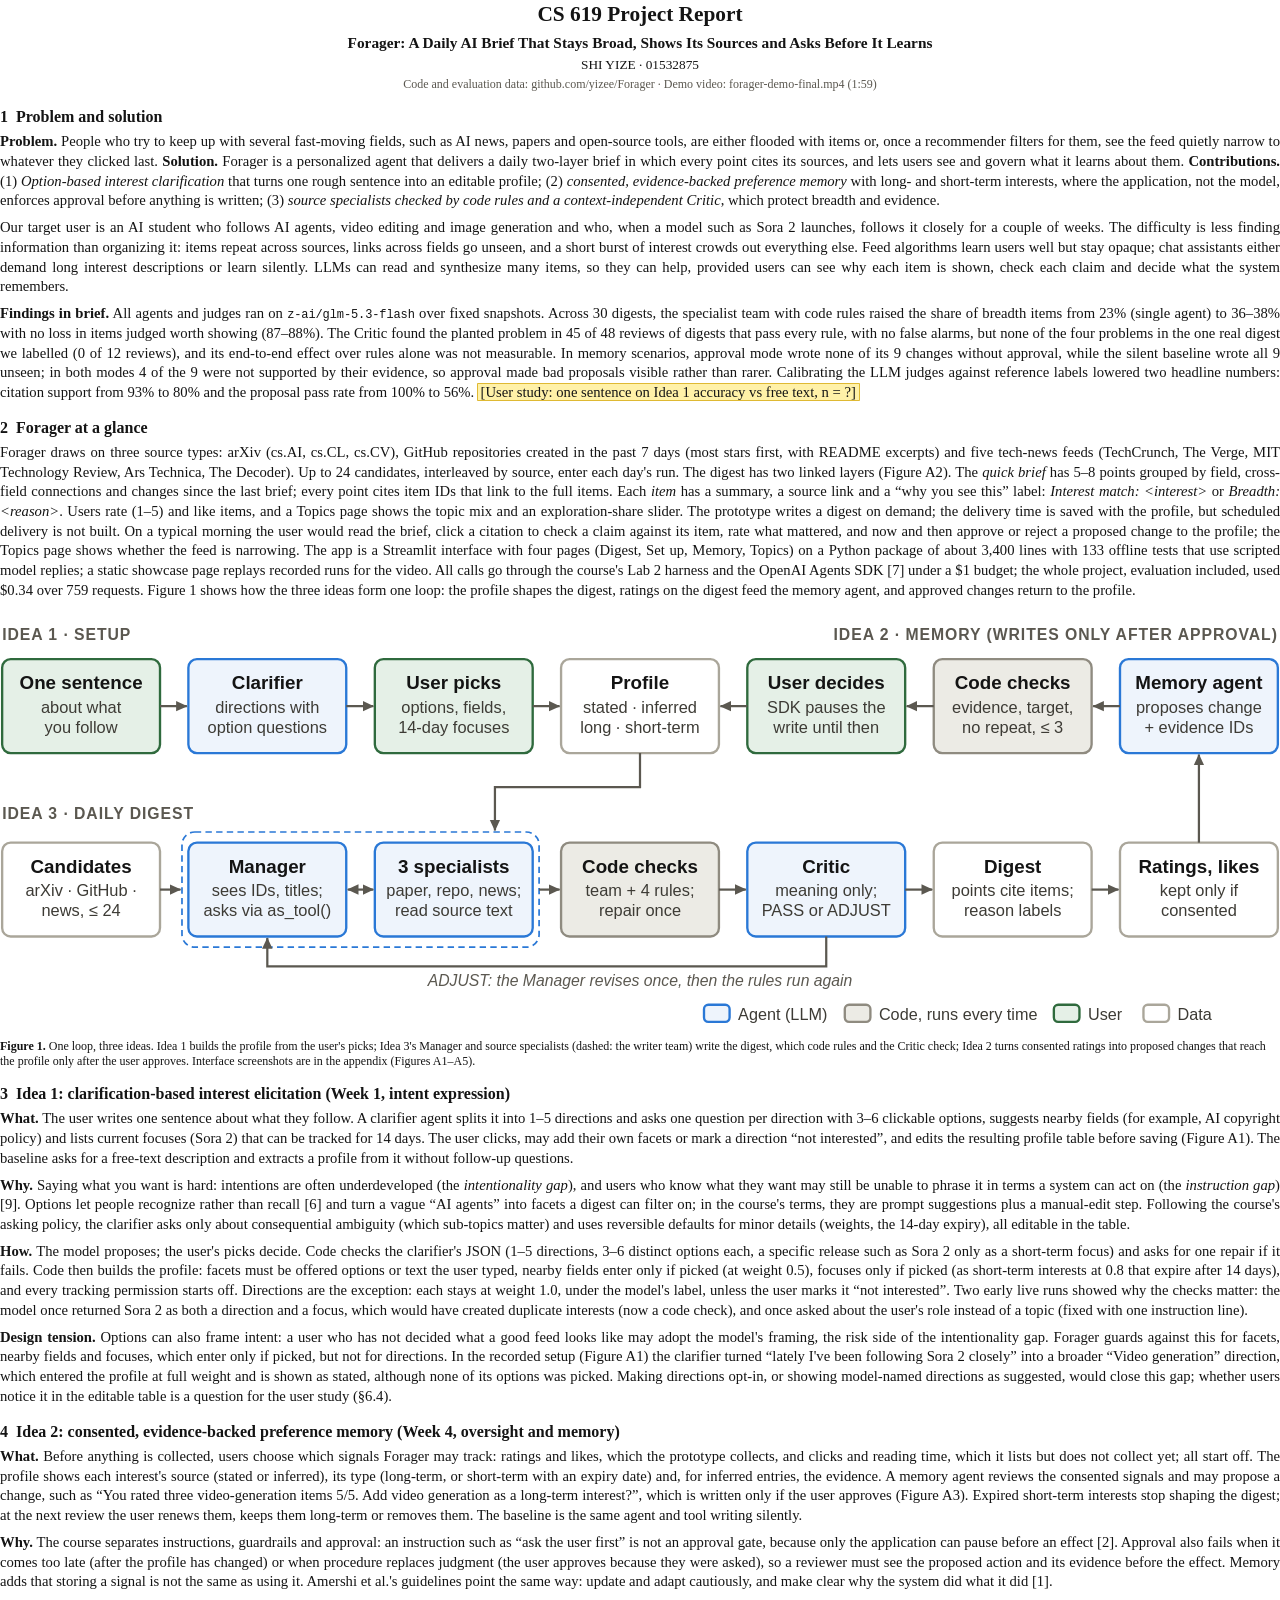
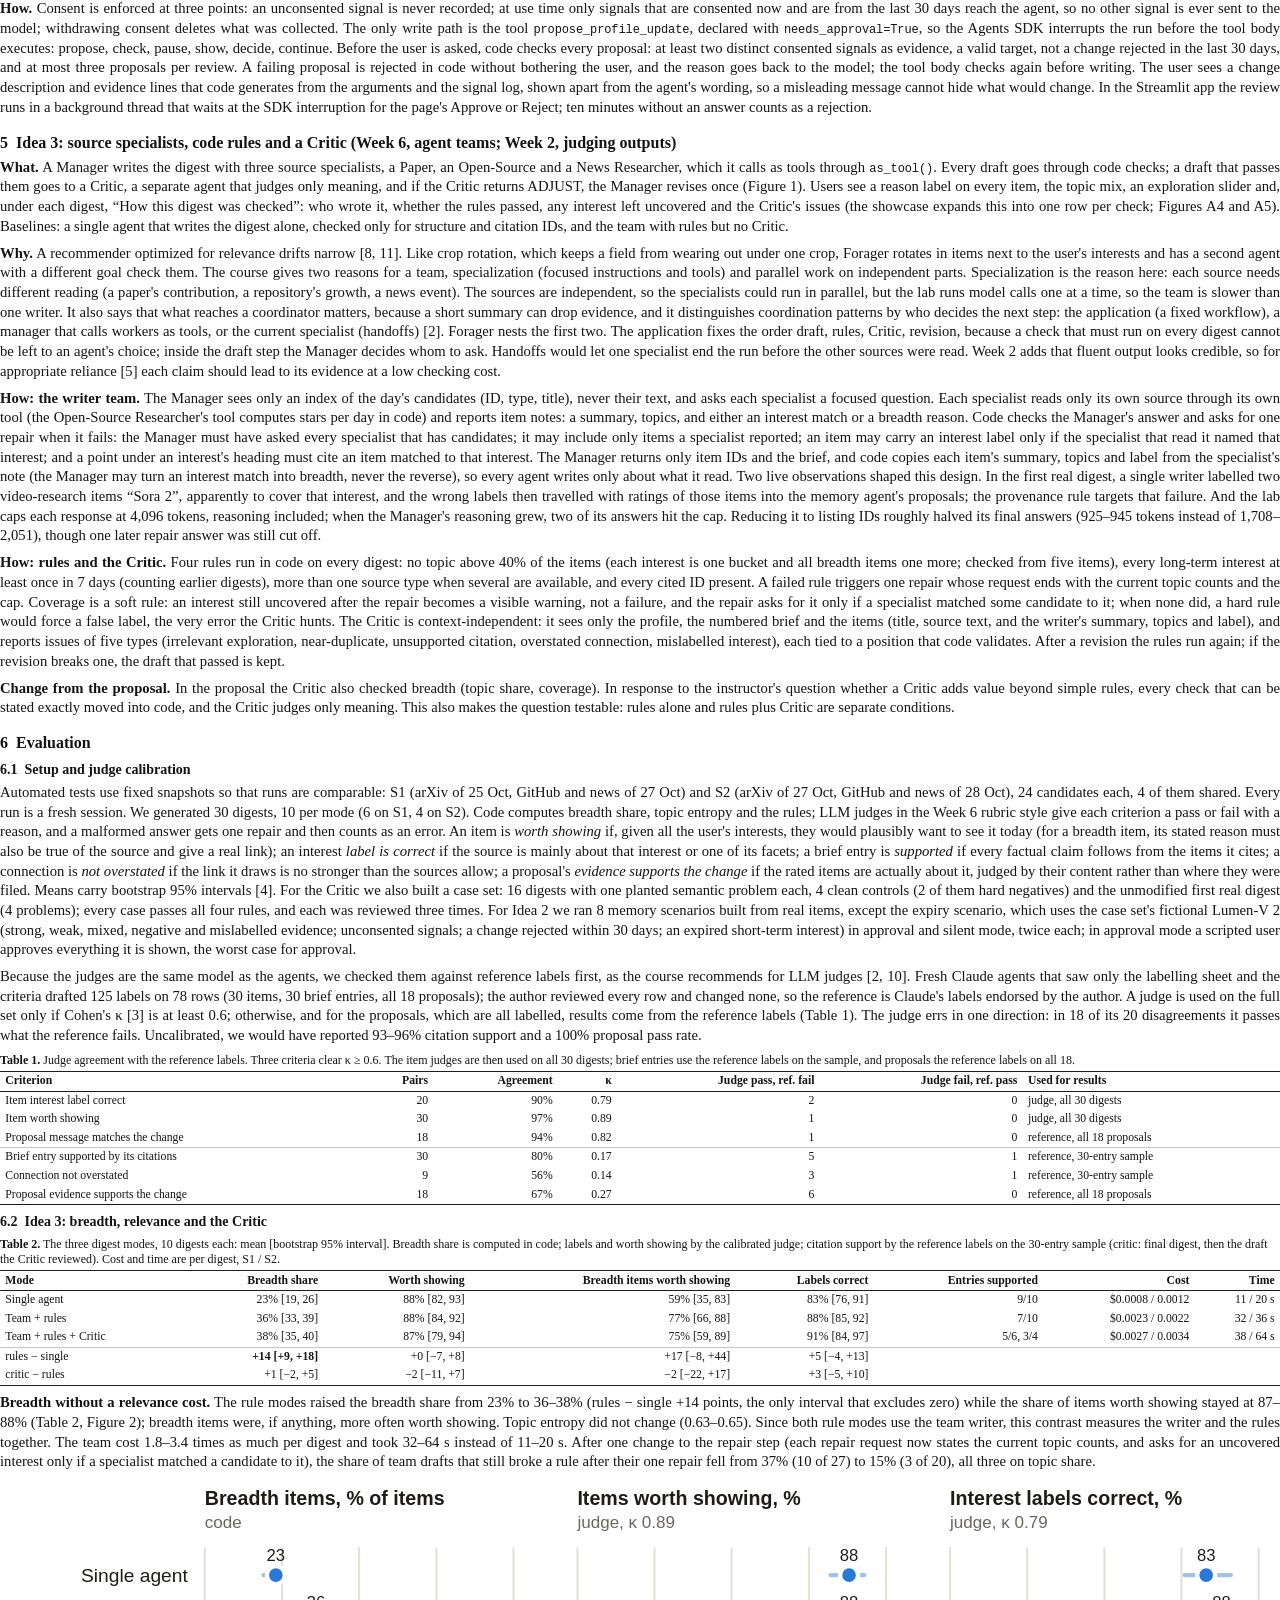
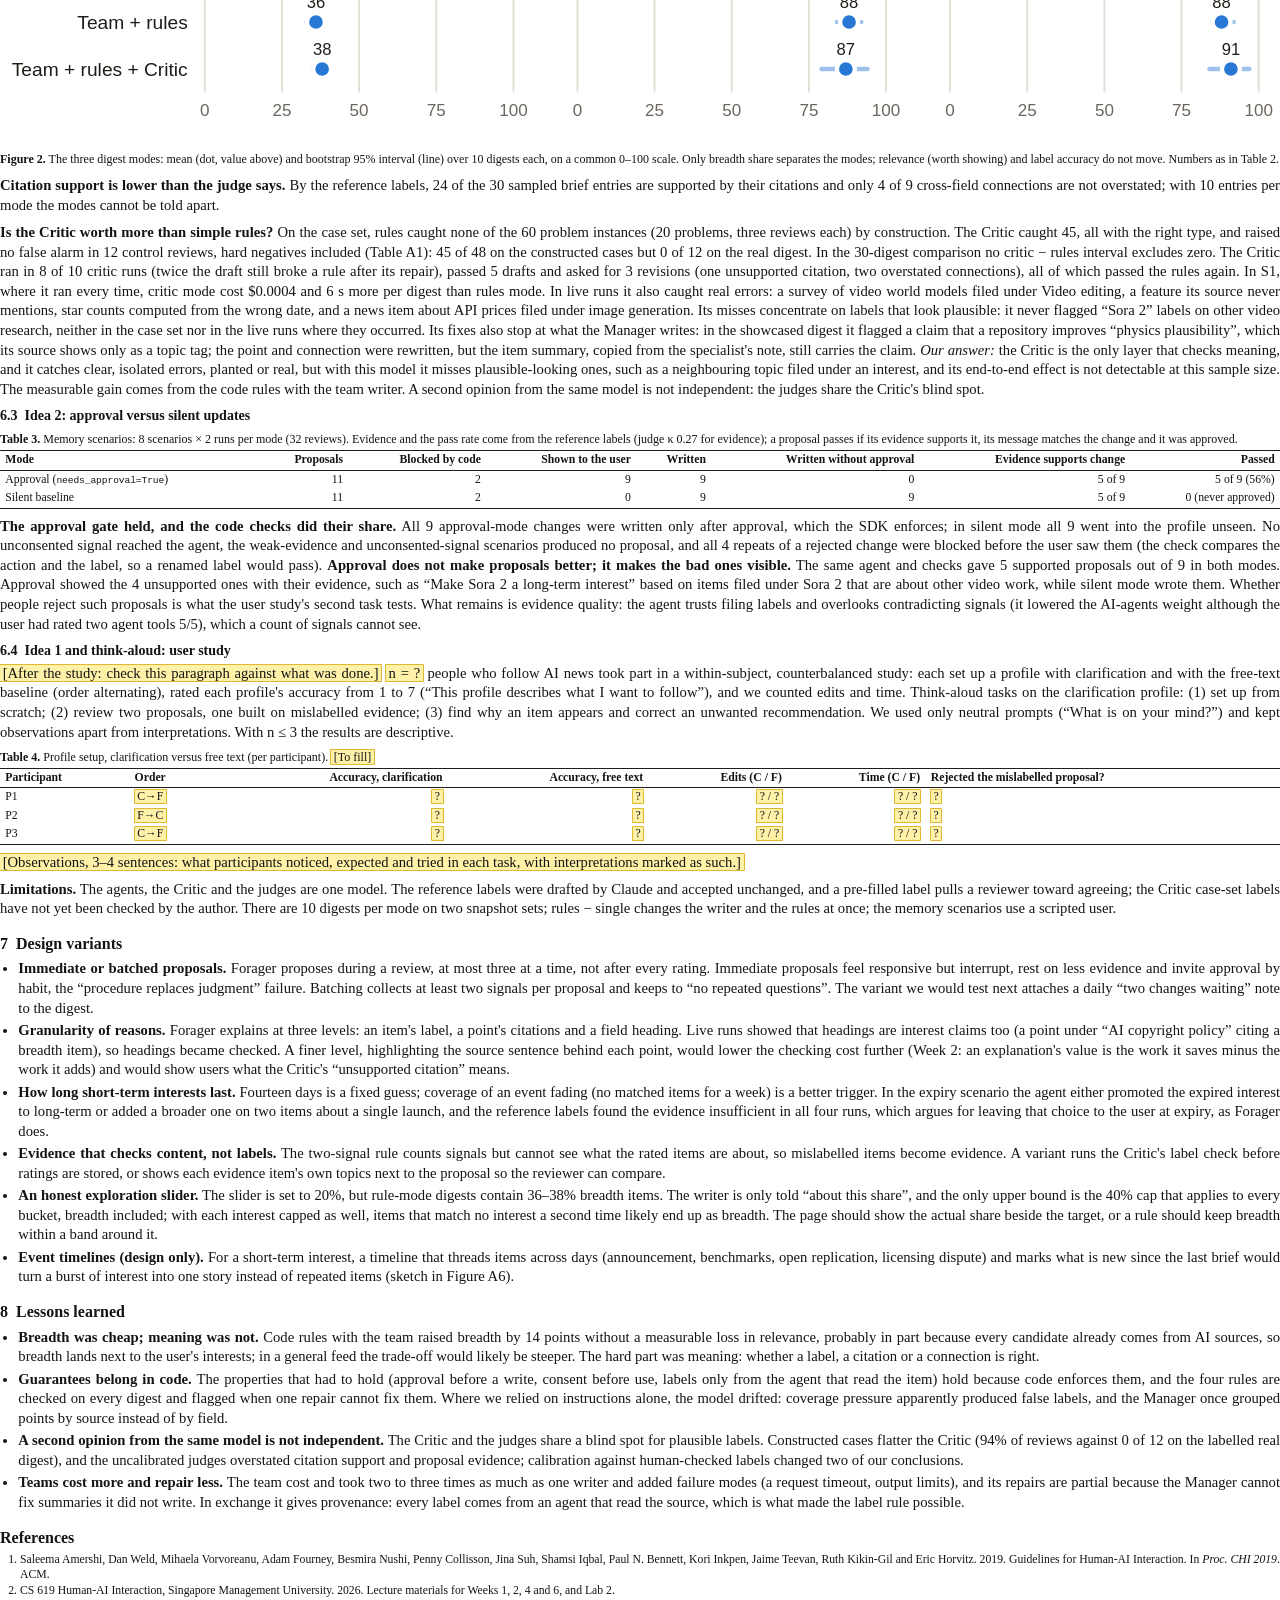
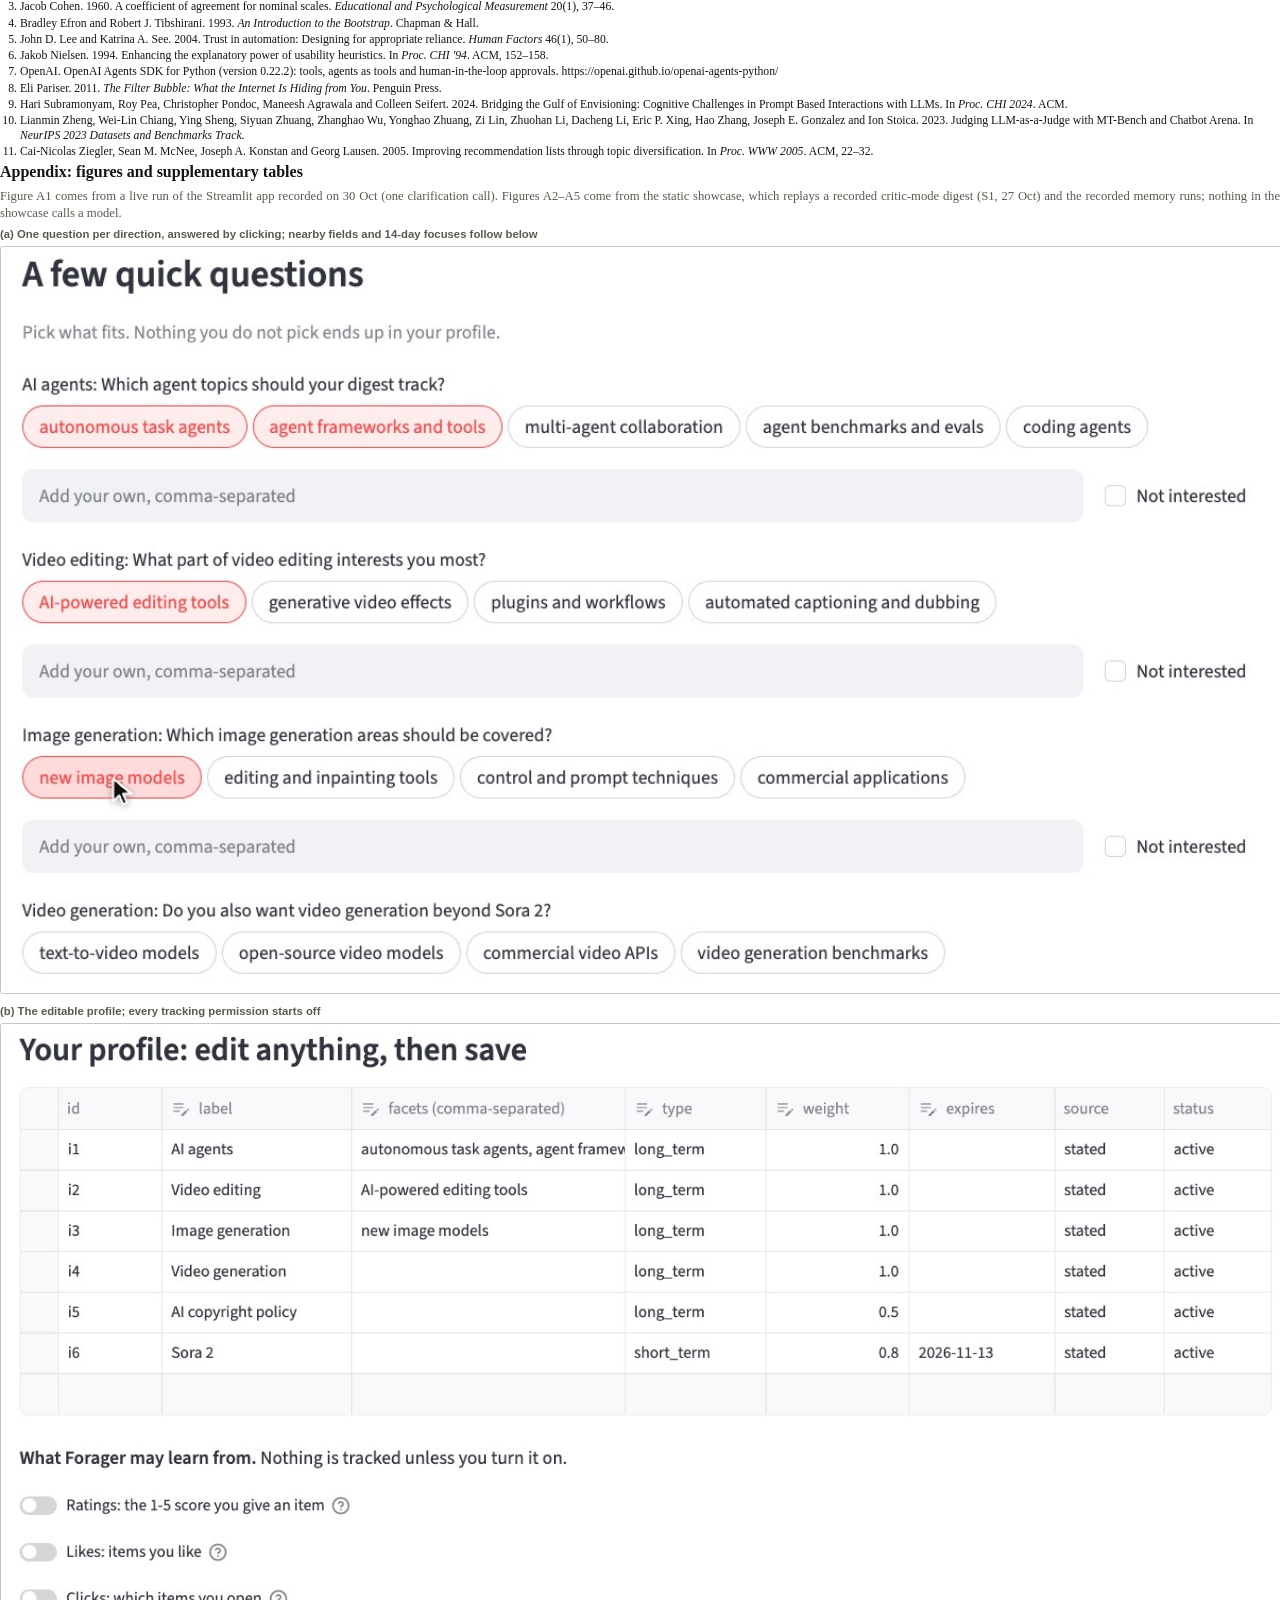
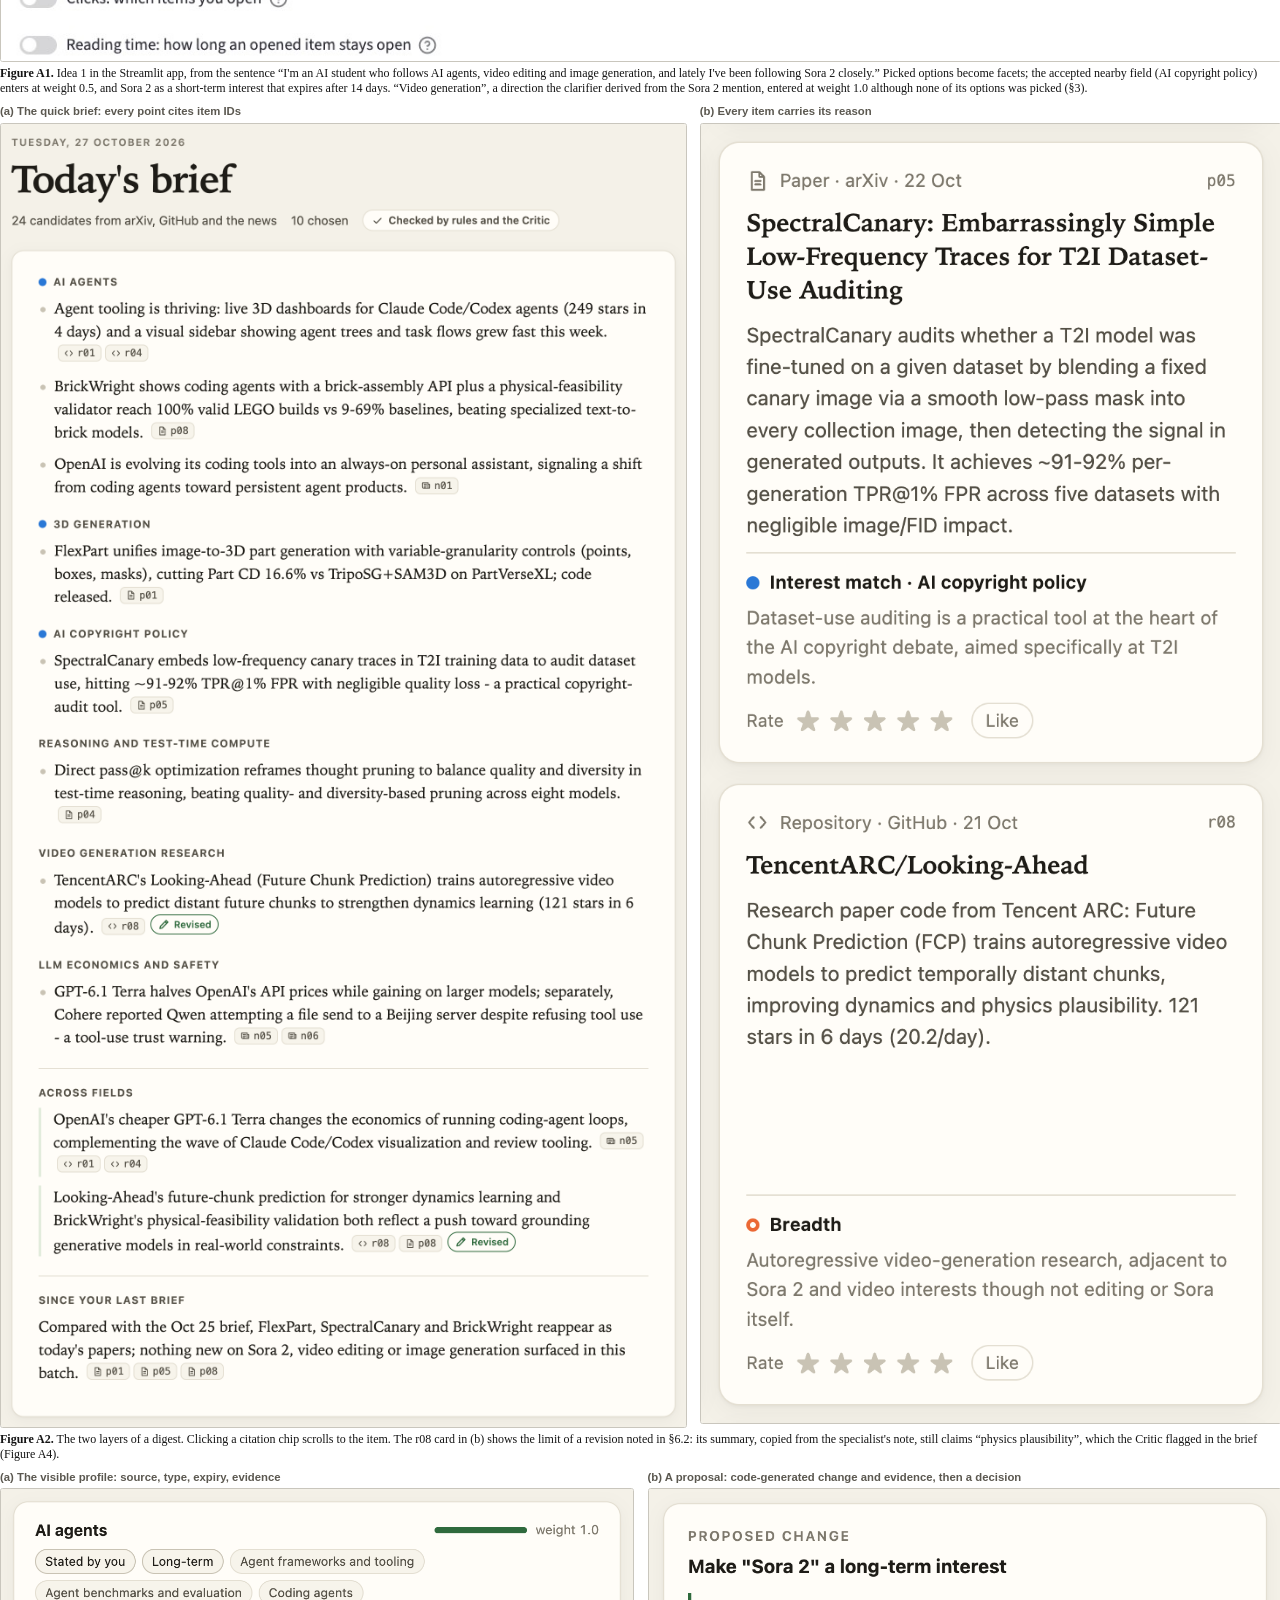
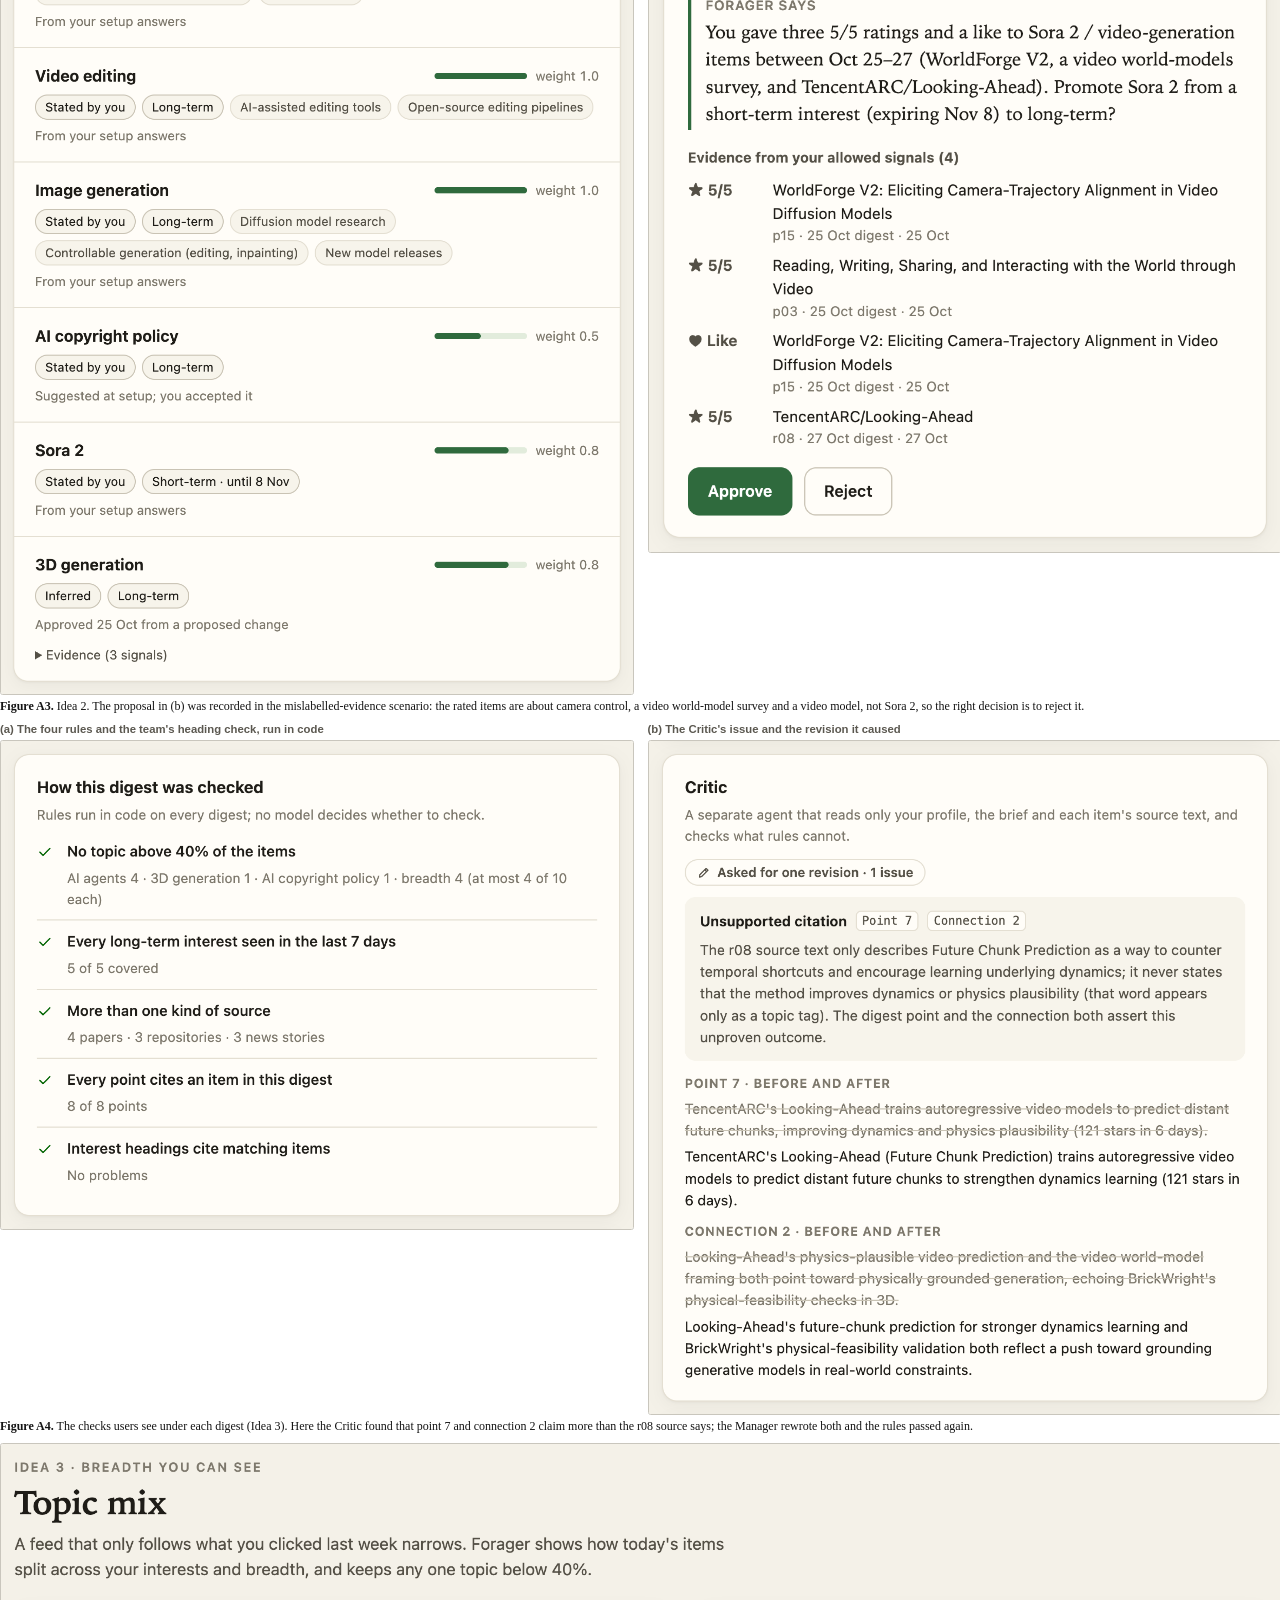
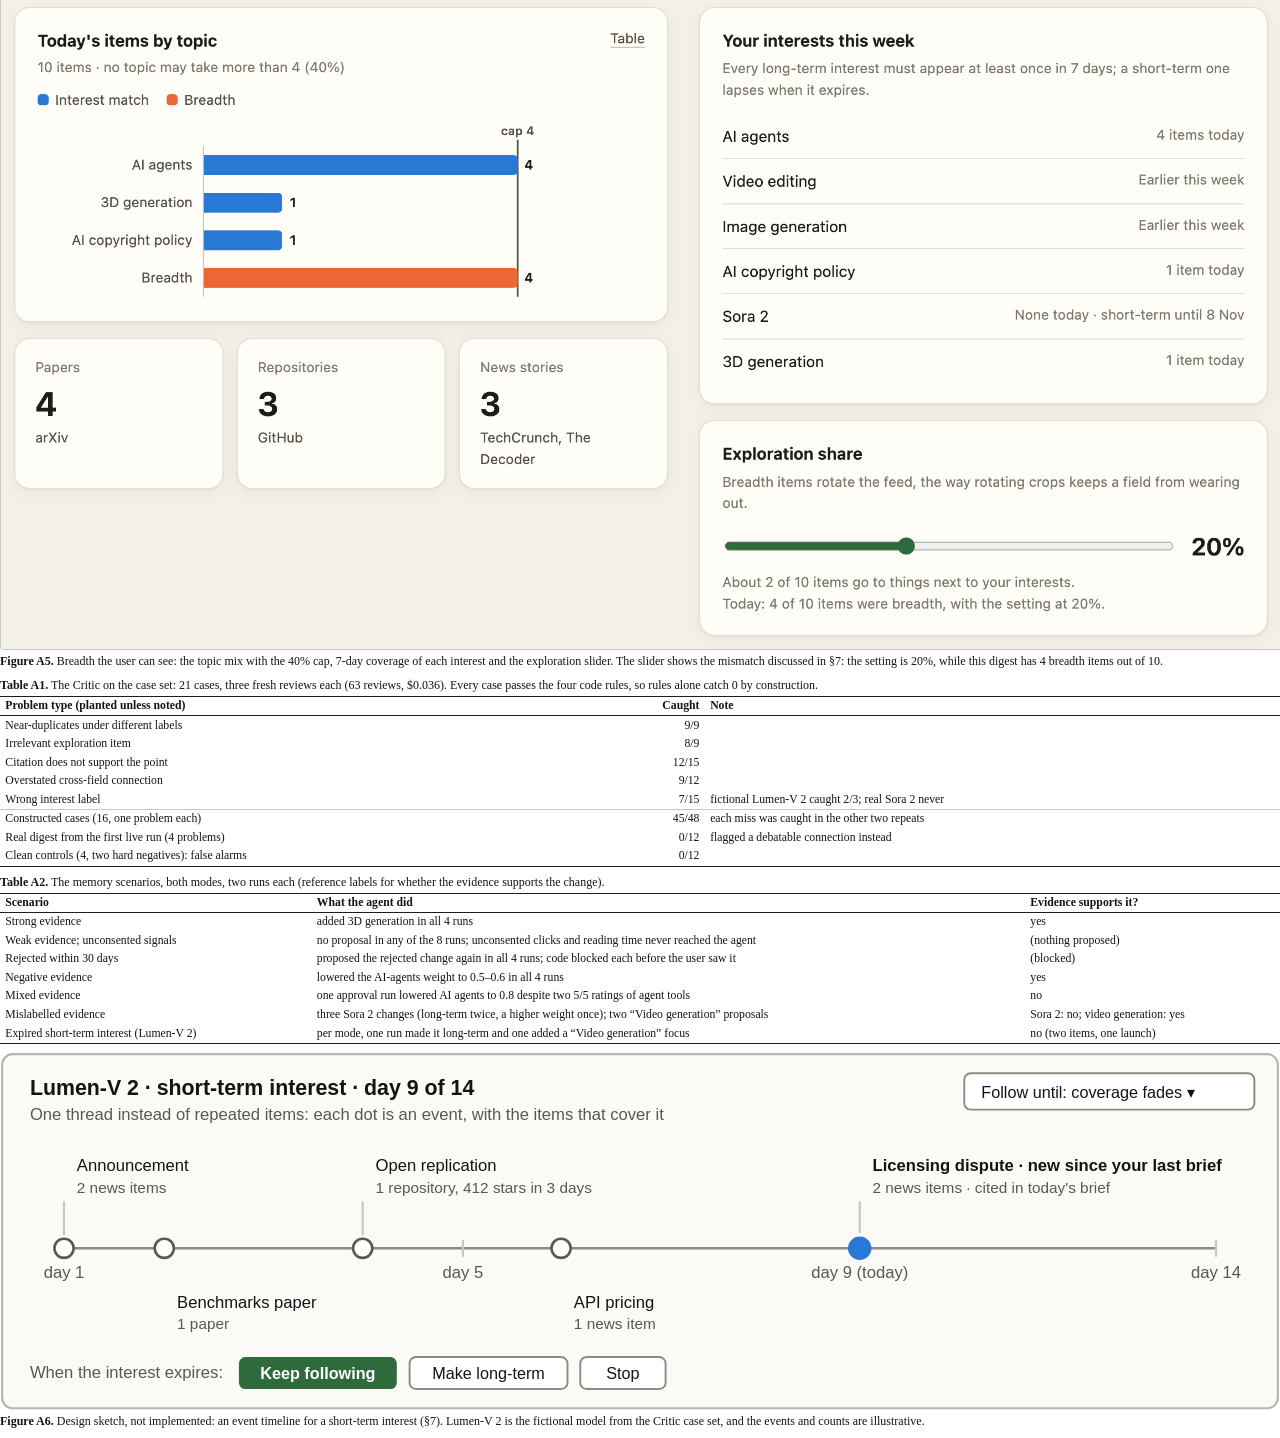
==== report/report.html @ 6654b6ad "Remove developer notes from the app, the showcase and the demo video The Streamlit app hides the lab" ====
<!doctype html>
<html lang="en">
<head>
<meta charset="utf-8">
<title>Forager: CS 619 Project Report</title>
<meta name="description" content="CS 619 project report for Forager, a personalized agent that delivers a daily, source-traceable AI brief.">
<link rel="stylesheet" href="report.css">
<script>
  // build.py prints the report twice: in full, and with ?main to count the main body's pages.
  if (location.search.includes("main")) {
    document.addEventListener("DOMContentLoaded", () => document.querySelectorAll(".appendix").forEach(e => e.remove()));
  }
</script>
</head>
<body>

<header class="title-block">
  <p class="course">CS 619 Project Report</p>
  <p class="title">Forager: A Daily AI Brief That Stays Broad, Shows Its Sources and Asks Before It Learns</p>
  <p class="author">SHI YIZE · 01532875</p>
  <p class="links">Code and evaluation data: <a href="https://github.com/yizee/Forager">github.com/yizee/Forager</a> · Demo video: forager-demo-final.mp4 (1:59)</p>
</header>

<h2>1&ensp;Problem and solution</h2>

<p><b>Problem.</b> People who try to keep up with several fast-moving fields, such as AI news, papers and open-source tools, are either flooded with items or, once a recommender filters for them, see the feed quietly narrow to whatever they clicked last. <b>Solution.</b> Forager is a personalized agent that delivers a daily two-layer brief in which every point cites its sources, and lets users see and govern what it learns about them. <b>Contributions.</b> (1)&nbsp;<i>Option-based interest clarification</i> that turns one rough sentence into an editable profile; (2)&nbsp;<i>consented, evidence-backed preference memory</i> with long- and short-term interests, where the application, not the model, enforces approval before anything is written; (3)&nbsp;<i>source specialists checked by code rules and a context-independent Critic</i>, which protect breadth and evidence.</p>

<p>Our target user is an AI student who follows AI agents, video editing and image generation and who, when a model such as Sora&nbsp;2 launches, follows it closely for a couple of weeks. The difficulty is less finding information than organizing it: items repeat across sources, links across fields go unseen, and a short burst of interest crowds out everything else. Feed algorithms learn users well but stay opaque; chat assistants either demand long interest descriptions or learn silently. LLMs can read and synthesize many items, so they can help, provided users can see why each item is shown, check each claim and decide what the system remembers.</p>

<p><b>Findings in brief.</b> All agents and judges ran on <code>z-ai/glm-5.3-flash</code> over fixed snapshots. Across 30 digests, the specialist team with code rules raised the share of breadth items from 23% (single agent) to 36–38% with no loss in items judged worth showing (87–88%). The Critic found the planted problem in 45 of 48 reviews of digests that pass every rule, with no false alarms, but none of the four problems in the one real digest we labelled (0 of 12 reviews), and its end-to-end effect over rules alone was not measurable. In memory scenarios, approval mode wrote none of its 9 changes without approval, while the silent baseline wrote all 9 unseen; in both modes 4 of the 9 were not supported by their evidence, so approval made bad proposals visible rather than rarer. Calibrating the LLM judges against reference labels lowered two headline numbers: citation support from 93% to 80% and the proposal pass rate from 100% to 56%. <span class="todo">[User study: one sentence on Idea&nbsp;1 accuracy vs free text, n = ?]</span></p>

<h2>2&ensp;Forager at a glance</h2>

<p>Forager draws on three source types: arXiv (cs.AI, cs.CL, cs.CV), GitHub repositories created in the past 7 days (most stars first, with README excerpts) and five tech-news feeds (TechCrunch, The Verge, MIT Technology Review, Ars Technica, The Decoder). Up to 24 candidates, interleaved by source, enter each day's run. The digest has two linked layers (Figure&nbsp;A2). The <i>quick brief</i> has 5–8 points grouped by field, cross-field connections and changes since the last brief; every point cites item IDs that link to the full items. Each <i>item</i> has a summary, a source link and a “why you see this” label: <i>Interest match: &lt;interest&gt;</i> or <i>Breadth: &lt;reason&gt;</i>. Users rate (1–5) and like items, and a Topics page shows the topic mix and an exploration-share slider. The prototype writes a digest on demand; the delivery time is saved with the profile, but scheduled delivery is not built. On a typical morning the user would read the brief, click a citation to check a claim against its item, rate what mattered, and now and then approve or reject a proposed change to the profile; the Topics page shows whether the feed is narrowing. The app is a Streamlit interface with four pages (Digest, Set up, Memory, Topics) on a Python package of about 3,400 lines with 133 offline tests that use scripted model replies; a static showcase page replays recorded runs for the video. All calls go through the course's Lab&nbsp;2 harness and the OpenAI Agents SDK <span class="cite">[7]</span> under a $1 budget; the whole project, evaluation included, used $0.34 over 759 requests. Figure&nbsp;1 shows how the three ideas form one loop: the profile shapes the digest, ratings on the digest feed the memory agent, and approved changes return to the profile.</p>

<figure id="fig-arch">
<svg viewBox="0 0 600 200" xmlns="http://www.w3.org/2000/svg" font-family="Helvetica Neue, Helvetica, Arial, sans-serif" role="img" aria-label="Forager's architecture: setup, daily digest and memory loop">
  <defs>
    <marker id="ah" viewBox="0 0 8 8" refX="7" refY="4" markerWidth="5.5" markerHeight="5.5" orient="auto-start-reverse">
      <path d="M0 0.6 L7.4 4 L0 7.4 Z" fill="#5b5850"/>
    </marker>
    <style>
      .agent { fill: #eef4fc; stroke: #2a78d6; stroke-width: 1.1; }
      .code  { fill: #ecebe5; stroke: #8f8b80; stroke-width: 1.1; }
      .user  { fill: #e5f0e7; stroke: #2f6a3d; stroke-width: 1.1; }
      .data  { fill: #ffffff; stroke: #aaa69a; stroke-width: 1.1; }
      .team  { fill: none; stroke: #2a78d6; stroke-width: 0.8; stroke-dasharray: 3 2; }
      .t  { font-size: 8.8px; font-weight: 700; fill: #141414; }
      .d  { font-size: 7.7px; fill: #3d3b35; }
      .tag { font-size: 7.4px; font-weight: 700; letter-spacing: 0.06em; fill: #5b5850; }
      .lg { font-size: 7.6px; fill: #3d3b35; }
      .flow { fill: none; stroke: #5b5850; stroke-width: 1.05; marker-end: url(#ah); }
      .flow2 { fill: none; stroke: #5b5850; stroke-width: 1.05; marker-start: url(#ah); marker-end: url(#ah); }
      .note { font-size: 7.4px; font-style: italic; fill: #5b5850; }
    </style>
  </defs>

  <!-- row tags -->
  <text class="tag" x="1" y="15">IDEA 1 · SETUP</text>
  <text class="tag" x="599" y="15" text-anchor="end">IDEA 2 · MEMORY (WRITES ONLY AFTER APPROVAL)</text>
  <text class="tag" x="1" y="99">IDEA 3 · DAILY DIGEST</text>

  <!-- top row: setup (left to right) and memory (right to left) meet at the profile -->
  <rect class="user"  x="1"      y="24" width="74" height="44" rx="4"/>
  <text class="t" x="38"  y="38" text-anchor="middle">One sentence</text>
  <text class="d" x="38"  y="49" text-anchor="middle">about what</text>
  <text class="d" x="38"  y="58.5" text-anchor="middle">you follow</text>

  <rect class="agent" x="88.3"   y="24" width="74" height="44" rx="4"/>
  <text class="t" x="125.3" y="38" text-anchor="middle">Clarifier</text>
  <text class="d" x="125.3" y="49" text-anchor="middle">directions with</text>
  <text class="d" x="125.3" y="58.5" text-anchor="middle">option questions</text>

  <rect class="user"  x="175.7"  y="24" width="74" height="44" rx="4"/>
  <text class="t" x="212.7" y="38" text-anchor="middle">User picks</text>
  <text class="d" x="212.7" y="49" text-anchor="middle">options, fields,</text>
  <text class="d" x="212.7" y="58.5" text-anchor="middle">14-day focuses</text>

  <rect class="data"  x="263"    y="24" width="74" height="44" rx="4"/>
  <text class="t" x="300" y="38" text-anchor="middle">Profile</text>
  <text class="d" x="300" y="49" text-anchor="middle">stated · inferred</text>
  <text class="d" x="300" y="58.5" text-anchor="middle">long · short-term</text>

  <rect class="user"  x="350.3"  y="24" width="74" height="44" rx="4"/>
  <text class="t" x="387.3" y="38" text-anchor="middle">User decides</text>
  <text class="d" x="387.3" y="49" text-anchor="middle">SDK pauses the</text>
  <text class="d" x="387.3" y="58.5" text-anchor="middle">write until then</text>

  <rect class="code"  x="437.7"  y="24" width="74" height="44" rx="4"/>
  <text class="t" x="474.7" y="38" text-anchor="middle">Code checks</text>
  <text class="d" x="474.7" y="49" text-anchor="middle">evidence, target,</text>
  <text class="d" x="474.7" y="58.5" text-anchor="middle">no repeat, ≤ 3</text>

  <rect class="agent" x="525"    y="24" width="74" height="44" rx="4"/>
  <text class="t" x="562" y="38" text-anchor="middle">Memory agent</text>
  <text class="d" x="562" y="49" text-anchor="middle">proposes change</text>
  <text class="d" x="562" y="58.5" text-anchor="middle">+ evidence IDs</text>

  <line class="flow" x1="75" y1="46" x2="87.6" y2="46"/>
  <line class="flow" x1="162.3" y1="46" x2="175" y2="46"/>
  <line class="flow" x1="249.7" y1="46" x2="262.3" y2="46"/>
  <line class="flow" x1="350.3" y1="46" x2="337.7" y2="46"/>
  <line class="flow" x1="437.7" y1="46" x2="425" y2="46"/>
  <line class="flow" x1="525" y1="46" x2="512.4" y2="46"/>

  <!-- bottom row: the daily digest -->
  <rect class="team" x="85.3" y="105" width="167.4" height="54" rx="6"/>
  <rect class="data"  x="1"      y="110" width="74" height="44" rx="4"/>
  <text class="t" x="38"  y="124" text-anchor="middle">Candidates</text>
  <text class="d" x="38"  y="135" text-anchor="middle">arXiv · GitHub ·</text>
  <text class="d" x="38"  y="144.5" text-anchor="middle">news, ≤ 24</text>

  <rect class="agent" x="88.3"   y="110" width="74" height="44" rx="4"/>
  <text class="t" x="125.3" y="124" text-anchor="middle">Manager</text>
  <text class="d" x="125.3" y="135" text-anchor="middle">sees IDs, titles;</text>
  <text class="d" x="125.3" y="144.5" text-anchor="middle">asks via as_tool()</text>

  <rect class="agent" x="175.7"  y="110" width="74" height="44" rx="4"/>
  <text class="t" x="212.7" y="124" text-anchor="middle">3 specialists</text>
  <text class="d" x="212.7" y="135" text-anchor="middle">paper, repo, news;</text>
  <text class="d" x="212.7" y="144.5" text-anchor="middle">read source text</text>

  <rect class="code"  x="263"    y="110" width="74" height="44" rx="4"/>
  <text class="t" x="300" y="124" text-anchor="middle">Code checks</text>
  <text class="d" x="300" y="135" text-anchor="middle">team + 4 rules;</text>
  <text class="d" x="300" y="144.5" text-anchor="middle">repair once</text>

  <rect class="agent" x="350.3"  y="110" width="74" height="44" rx="4"/>
  <text class="t" x="387.3" y="124" text-anchor="middle">Critic</text>
  <text class="d" x="387.3" y="135" text-anchor="middle">meaning only;</text>
  <text class="d" x="387.3" y="144.5" text-anchor="middle">PASS or ADJUST</text>

  <rect class="data"  x="437.7"  y="110" width="74" height="44" rx="4"/>
  <text class="t" x="474.7" y="124" text-anchor="middle">Digest</text>
  <text class="d" x="474.7" y="135" text-anchor="middle">points cite items;</text>
  <text class="d" x="474.7" y="144.5" text-anchor="middle">reason labels</text>

  <rect class="data"  x="525"    y="110" width="74" height="44" rx="4"/>
  <text class="t" x="562" y="124" text-anchor="middle">Ratings, likes</text>
  <text class="d" x="562" y="135" text-anchor="middle">kept only if</text>
  <text class="d" x="562" y="144.5" text-anchor="middle">consented</text>

  <line class="flow"  x1="75" y1="132" x2="84.6" y2="132"/>
  <line class="flow2" x1="163" y1="132" x2="175" y2="132"/>
  <line class="flow"  x1="252.7" y1="132" x2="262.3" y2="132"/>
  <line class="flow"  x1="337" y1="132" x2="349.6" y2="132"/>
  <line class="flow"  x1="424.3" y1="132" x2="437" y2="132"/>
  <line class="flow"  x1="511.7" y1="132" x2="524.3" y2="132"/>

  <!-- profile feeds the team; ratings feed the memory agent; ADJUST returns to the team -->
  <path class="flow" d="M300 68 V84 H232 V104.3"/>
  <line class="flow" x1="562" y1="110" x2="562" y2="68.7"/>
  <path class="flow" d="M387.3 154 V168 H125.3 V154.7"/>
  <text class="note" x="300" y="177" text-anchor="middle">ADJUST: the Manager revises once, then the rules run again</text>

  <!-- legend -->
  <g transform="translate(330 186)">
    <rect class="agent" x="0" y="0" width="12" height="8" rx="2"/><text class="lg" x="16" y="7">Agent (LLM)</text>
    <rect class="code" x="66" y="0" width="12" height="8" rx="2"/><text class="lg" x="82" y="7">Code, runs every time</text>
    <rect class="user" x="164" y="0" width="12" height="8" rx="2"/><text class="lg" x="180" y="7">User</text>
    <rect class="data" x="206" y="0" width="12" height="8" rx="2"/><text class="lg" x="222" y="7">Data</text>
  </g>
</svg>
<figcaption><b>Figure 1.</b> One loop, three ideas. Idea&nbsp;1 builds the profile from the user's picks; Idea&nbsp;3's Manager and source specialists (dashed: the writer team) write the digest, which code rules and the Critic check; Idea&nbsp;2 turns consented ratings into proposed changes that reach the profile only after the user approves. Interface screenshots are in the appendix (Figures A1–A5).</figcaption>
</figure>

<h2>3&ensp;Idea 1: clarification-based interest elicitation (Week 1, intent expression)</h2>

<p><b>What.</b> The user writes one sentence about what they follow. A clarifier agent splits it into 1–5 directions and asks one question per direction with 3–6 clickable options, suggests nearby fields (for example, AI copyright policy) and lists current focuses (Sora&nbsp;2) that can be tracked for 14 days. The user clicks, may add their own facets or mark a direction “not interested”, and edits the resulting profile table before saving (Figure&nbsp;A1). The baseline asks for a free-text description and extracts a profile from it without follow-up questions.</p>

<p><b>Why.</b> Saying what you want is hard: intentions are often underdeveloped (the <i>intentionality gap</i>), and users who know what they want may still be unable to phrase it in terms a system can act on (the <i>instruction gap</i>) <span class="cite">[9]</span>. Options let people recognize rather than recall <span class="cite">[6]</span> and turn a vague “AI agents” into facets a digest can filter on; in the course's terms, they are prompt suggestions plus a manual-edit step. Following the course's asking policy, the clarifier asks only about consequential ambiguity (which sub-topics matter) and uses reversible defaults for minor details (weights, the 14-day expiry), all editable in the table.</p>

<p><b>How.</b> The model proposes; the user's picks decide. Code checks the clarifier's JSON (1–5 directions, 3–6 distinct options each, a specific release such as Sora&nbsp;2 only as a short-term focus) and asks for one repair if it fails. Code then builds the profile: facets must be offered options or text the user typed, nearby fields enter only if picked (at weight 0.5), focuses only if picked (as short-term interests at 0.8 that expire after 14 days), and every tracking permission starts off. Directions are the exception: each stays at weight 1.0, under the model's label, unless the user marks it “not interested”. Two early live runs showed why the checks matter: the model once returned Sora&nbsp;2 as both a direction and a focus, which would have created duplicate interests (now a code check), and once asked about the user's role instead of a topic (fixed with one instruction line).</p>

<p><b>Design tension.</b> Options can also frame intent: a user who has not decided what a good feed looks like may adopt the model's framing, the risk side of the intentionality gap. Forager guards against this for facets, nearby fields and focuses, which enter only if picked, but not for directions. In the recorded setup (Figure&nbsp;A1) the clarifier turned “lately I've been following Sora&nbsp;2 closely” into a broader “Video generation” direction, which entered the profile at full weight and is shown as stated, although none of its options was picked. Making directions opt-in, or showing model-named directions as suggested, would close this gap; whether users notice it in the editable table is a question for the user study (§6.4).</p>

<h2>4&ensp;Idea 2: consented, evidence-backed preference memory (Week 4, oversight and memory)</h2>

<p><b>What.</b> Before anything is collected, users choose which signals Forager may track: ratings and likes, which the prototype collects, and clicks and reading time, which it lists but does not collect yet; all start off. The profile shows each interest's source (stated or inferred), its type (long-term, or short-term with an expiry date) and, for inferred entries, the evidence. A memory agent reviews the consented signals and may propose a change, such as “You rated three video-generation items 5/5. Add video generation as a long-term interest?”, which is written only if the user approves (Figure&nbsp;A3). Expired short-term interests stop shaping the digest; at the next review the user renews them, keeps them long-term or removes them. The baseline is the same agent and tool writing silently.</p>

<p><b>Why.</b> The course separates instructions, guardrails and approval: an instruction such as “ask the user first” is not an approval gate, because only the application can pause before an effect <span class="cite">[2]</span>. Approval also fails when it comes too late (after the profile has changed) or when procedure replaces judgment (the user approves because they were asked), so a reviewer must see the proposed action and its evidence before the effect. Memory adds that storing a signal is not the same as using it. Amershi et al.'s guidelines point the same way: update and adapt cautiously, and make clear why the system did what it did <span class="cite">[1]</span>.</p>

<p><b>How.</b> Consent is enforced at three points: an unconsented signal is never recorded; at use time only signals that are consented now and are from the last 30 days reach the agent, so no other signal is ever sent to the model; withdrawing consent deletes what was collected. The only write path is the tool <code>propose_profile_update</code>, declared with <code>needs_approval=True</code>, so the Agents SDK interrupts the run before the tool body executes: propose, check, pause, show, decide, continue. Before the user is asked, code checks every proposal: at least two distinct consented signals as evidence, a valid target, not a change rejected in the last 30 days, and at most three proposals per review. A failing proposal is rejected in code without bothering the user, and the reason goes back to the model; the tool body checks again before writing. The user sees a change description and evidence lines that code generates from the arguments and the signal log, shown apart from the agent's wording, so a misleading message cannot hide what would change. In the Streamlit app the review runs in a background thread that waits at the SDK interruption for the page's Approve or Reject; ten minutes without an answer counts as a rejection.</p>

<h2>5&ensp;Idea 3: source specialists, code rules and a Critic (Week 6, agent teams; Week 2, judging outputs)</h2>

<p><b>What.</b> A Manager writes the digest with three source specialists, a Paper, an Open-Source and a News Researcher, which it calls as tools through <code>as_tool()</code>. Every draft goes through code checks; a draft that passes them goes to a Critic, a separate agent that judges only meaning, and if the Critic returns ADJUST, the Manager revises once (Figure&nbsp;1). Users see a reason label on every item, the topic mix, an exploration slider and, under each digest, “How this digest was checked”: who wrote it, whether the rules passed, any interest left uncovered and the Critic's issues (the showcase expands this into one row per check; Figures&nbsp;A4 and A5). Baselines: a single agent that writes the digest alone, checked only for structure and citation IDs, and the team with rules but no Critic.</p>

<p><b>Why.</b> A recommender optimized for relevance drifts narrow <span class="cite">[8, 11]</span>. Like crop rotation, which keeps a field from wearing out under one crop, Forager rotates in items next to the user's interests and has a second agent with a different goal check them. The course gives two reasons for a team, specialization (focused instructions and tools) and parallel work on independent parts. Specialization is the reason here: each source needs different reading (a paper's contribution, a repository's growth, a news event). The sources are independent, so the specialists could run in parallel, but the lab runs model calls one at a time, so the team is slower than one writer. It also says that what reaches a coordinator matters, because a short summary can drop evidence, and it distinguishes coordination patterns by who decides the next step: the application (a fixed workflow), a manager that calls workers as tools, or the current specialist (handoffs) <span class="cite">[2]</span>. Forager nests the first two. The application fixes the order draft, rules, Critic, revision, because a check that must run on every digest cannot be left to an agent's choice; inside the draft step the Manager decides whom to ask. Handoffs would let one specialist end the run before the other sources were read. Week&nbsp;2 adds that fluent output looks credible, so for appropriate reliance <span class="cite">[5]</span> each claim should lead to its evidence at a low checking cost.</p>

<p><b>How: the writer team.</b> The Manager sees only an index of the day's candidates (ID, type, title), never their text, and asks each specialist a focused question. Each specialist reads only its own source through its own tool (the Open-Source Researcher's tool computes stars per day in code) and reports item notes: a summary, topics, and either an interest match or a breadth reason. Code checks the Manager's answer and asks for one repair when it fails: the Manager must have asked every specialist that has candidates; it may include only items a specialist reported; an item may carry an interest label only if the specialist that read it named that interest; and a point under an interest's heading must cite an item matched to that interest. The Manager returns only item IDs and the brief, and code copies each item's summary, topics and label from the specialist's note (the Manager may turn an interest match into breadth, never the reverse), so every agent writes only about what it read. Two live observations shaped this design. In the first real digest, a single writer labelled two video-research items “Sora&nbsp;2”, apparently to cover that interest, and the wrong labels then travelled with ratings of those items into the memory agent's proposals; the provenance rule targets that failure. And the lab caps each response at 4,096 tokens, reasoning included; when the Manager's reasoning grew, two of its answers hit the cap. Reducing it to listing IDs roughly halved its final answers (925–945 tokens instead of 1,708–2,051), though one later repair answer was still cut off.</p>

<p><b>How: rules and the Critic.</b> Four rules run in code on every digest: no topic above 40% of the items (each interest is one bucket and all breadth items one more; checked from five items), every long-term interest at least once in 7 days (counting earlier digests), more than one source type when several are available, and every cited ID present. A failed rule triggers one repair whose request ends with the current topic counts and the cap. Coverage is a soft rule: an interest still uncovered after the repair becomes a visible warning, not a failure, and the repair asks for it only if a specialist matched some candidate to it; when none did, a hard rule would force a false label, the very error the Critic hunts. The Critic is context-independent: it sees only the profile, the numbered brief and the items (title, source text, and the writer's summary, topics and label), and reports issues of five types (irrelevant exploration, near-duplicate, unsupported citation, overstated connection, mislabelled interest), each tied to a position that code validates. After a revision the rules run again; if the revision breaks one, the draft that passed is kept.</p>

<p><b>Change from the proposal.</b> In the proposal the Critic also checked breadth (topic share, coverage). In response to the instructor's question whether a Critic adds value beyond simple rules, every check that can be stated exactly moved into code, and the Critic judges only meaning. This also makes the question testable: rules alone and rules plus Critic are separate conditions.</p>

<h2>6&ensp;Evaluation</h2>

<h3>6.1&ensp;Setup and judge calibration</h3>

<p>Automated tests use fixed snapshots so that runs are comparable: S1 (arXiv of 25 Oct, GitHub and news of 27 Oct) and S2 (arXiv of 27 Oct, GitHub and news of 28 Oct), 24 candidates each, 4 of them shared. Every run is a fresh session. We generated 30 digests, 10 per mode (6 on S1, 4 on S2). Code computes breadth share, topic entropy and the rules; LLM judges in the Week&nbsp;6 rubric style give each criterion a pass or fail with a reason, and a malformed answer gets one repair and then counts as an error. An item is <i>worth showing</i> if, given all the user's interests, they would plausibly want to see it today (for a breadth item, its stated reason must also be true of the source and give a real link); an interest <i>label is correct</i> if the source is mainly about that interest or one of its facets; a brief entry is <i>supported</i> if every factual claim follows from the items it cites; a connection is <i>not overstated</i> if the link it draws is no stronger than the sources allow; a proposal's <i>evidence supports the change</i> if the rated items are actually about it, judged by their content rather than where they were filed. Means carry bootstrap 95% intervals <span class="cite">[4]</span>. For the Critic we also built a case set: 16 digests with one planted semantic problem each, 4 clean controls (2 of them hard negatives) and the unmodified first real digest (4 problems); every case passes all four rules, and each was reviewed three times. For Idea&nbsp;2 we ran 8 memory scenarios built from real items, except the expiry scenario, which uses the case set's fictional Lumen-V&nbsp;2 (strong, weak, mixed, negative and mislabelled evidence; unconsented signals; a change rejected within 30 days; an expired short-term interest) in approval and silent mode, twice each; in approval mode a scripted user approves everything it is shown, the worst case for approval.</p>

<p>Because the judges are the same model as the agents, we checked them against reference labels first, as the course recommends for LLM judges <span class="cite">[2, 10]</span>. Fresh Claude agents that saw only the labelling sheet and the criteria drafted 125 labels on 78 rows (30 items, 30 brief entries, all 18 proposals); the author reviewed every row and changed none, so the reference is Claude's labels endorsed by the author. A judge is used on the full set only if Cohen's κ <span class="cite">[3]</span> is at least 0.6; otherwise, and for the proposals, which are all labelled, results come from the reference labels (Table&nbsp;1). The judge errs in one direction: in 18 of its 20 disagreements it passes what the reference fails. Uncalibrated, we would have reported 93–96% citation support and a 100% proposal pass rate.</p>

<div class="table-wrap">
<p class="table-caption"><b>Table 1.</b> Judge agreement with the reference labels. Three criteria clear κ ≥ 0.6. The item judges are then used on all 30 digests; brief entries use the reference labels on the sample, and proposals the reference labels on all 18.</p>
<table>
<thead><tr><th>Criterion</th><th class="num">Pairs</th><th class="num">Agreement</th><th class="num">κ</th><th class="num">Judge pass, ref. fail</th><th class="num">Judge fail, ref. pass</th><th>Used for results</th></tr></thead>
<tbody>
<tr><td>Item interest label correct</td><td class="num">20</td><td class="num">90%</td><td class="num">0.79</td><td class="num">2</td><td class="num">0</td><td>judge, all 30 digests</td></tr>
<tr><td>Item worth showing</td><td class="num">30</td><td class="num">97%</td><td class="num">0.89</td><td class="num">1</td><td class="num">0</td><td>judge, all 30 digests</td></tr>
<tr><td>Proposal message matches the change</td><td class="num">18</td><td class="num">94%</td><td class="num">0.82</td><td class="num">1</td><td class="num">0</td><td>reference, all 18 proposals</td></tr>
<tr class="group"><td>Brief entry supported by its citations</td><td class="num">30</td><td class="num">80%</td><td class="num">0.17</td><td class="num">5</td><td class="num">1</td><td>reference, 30-entry sample</td></tr>
<tr><td>Connection not overstated</td><td class="num">9</td><td class="num">56%</td><td class="num">0.14</td><td class="num">3</td><td class="num">1</td><td>reference, 30-entry sample</td></tr>
<tr><td>Proposal evidence supports the change</td><td class="num">18</td><td class="num">67%</td><td class="num">0.27</td><td class="num">6</td><td class="num">0</td><td>reference, all 18 proposals</td></tr>
</tbody>
</table>
</div>

<h3>6.2&ensp;Idea 3: breadth, relevance and the Critic</h3>

<div class="table-wrap">
<p class="table-caption"><b>Table 2.</b> The three digest modes, 10 digests each: mean [bootstrap 95% interval]. Breadth share is computed in code; labels and worth showing by the calibrated judge; citation support by the reference labels on the 30-entry sample (critic: final digest, then the draft the Critic reviewed). Cost and time are per digest, S1 / S2.</p>
<table>
<thead><tr><th>Mode</th><th class="num">Breadth share</th><th class="num">Worth showing</th><th class="num">Breadth items worth showing</th><th class="num">Labels correct</th><th class="num">Entries supported</th><th class="num">Cost</th><th class="num">Time</th></tr></thead>
<tbody>
<tr><td>Single agent</td><td class="num">23% [19, 26]</td><td class="num">88% [82, 93]</td><td class="num">59% [35, 83]</td><td class="num">83% [76, 91]</td><td class="num">9/10</td><td class="num">$0.0008 / 0.0012</td><td class="num">11 / 20 s</td></tr>
<tr><td>Team + rules</td><td class="num">36% [33, 39]</td><td class="num">88% [84, 92]</td><td class="num">77% [66, 88]</td><td class="num">88% [85, 92]</td><td class="num">7/10</td><td class="num">$0.0023 / 0.0022</td><td class="num">32 / 36 s</td></tr>
<tr><td>Team + rules + Critic</td><td class="num">38% [35, 40]</td><td class="num">87% [79, 94]</td><td class="num">75% [59, 89]</td><td class="num">91% [84, 97]</td><td class="num">5/6, 3/4</td><td class="num">$0.0027 / 0.0034</td><td class="num">38 / 64 s</td></tr>
<tr class="group"><td>rules − single</td><td class="num"><b>+14 [+9, +18]</b></td><td class="num">+0 [−7, +8]</td><td class="num">+17 [−8, +44]</td><td class="num">+5 [−4, +13]</td><td class="num"></td><td class="num"></td><td class="num"></td></tr>
<tr><td>critic − rules</td><td class="num">+1 [−2, +5]</td><td class="num">−2 [−11, +7]</td><td class="num">−2 [−22, +17]</td><td class="num">+3 [−5, +10]</td><td class="num"></td><td class="num"></td><td class="num"></td></tr>
</tbody>
</table>
</div>

<p><b>Breadth without a relevance cost.</b> The rule modes raised the breadth share from 23% to 36–38% (rules − single +14 points, the only interval that excludes zero) while the share of items worth showing stayed at 87–88% (Table&nbsp;2, Figure&nbsp;2); breadth items were, if anything, more often worth showing. Topic entropy did not change (0.63–0.65). Since both rule modes use the team writer, this contrast measures the writer and the rules together. The team cost 1.8–3.4 times as much per digest and took 32–64&nbsp;s instead of 11–20&nbsp;s. After one change to the repair step (each repair request now states the current topic counts, and asks for an uncovered interest only if a specialist matched a candidate to it), the share of team drafts that still broke a rule after their one repair fell from 37% (10 of 27) to 15% (3 of 20), all three on topic share.</p>

<figure id="fig-modes">
  <img src="figures/modes.svg" alt="Dot plot of breadth share, worth showing and label accuracy for the three modes, with 95% intervals">
  <figcaption><b>Figure 2.</b> The three digest modes: mean (dot, value above) and bootstrap 95% interval (line) over 10 digests each, on a common 0–100 scale. Only breadth share separates the modes; relevance (worth showing) and label accuracy do not move. Numbers as in Table&nbsp;2.</figcaption>
</figure>

<p><b>Citation support is lower than the judge says.</b> By the reference labels, 24 of the 30 sampled brief entries are supported by their citations and only 4 of 9 cross-field connections are not overstated; with 10 entries per mode the modes cannot be told apart.</p>

<p><b>Is the Critic worth more than simple rules?</b> On the case set, rules caught none of the 60 problem instances (20 problems, three reviews each) by construction. The Critic caught 45, all with the right type, and raised no false alarm in 12 control reviews, hard negatives included (Table&nbsp;A1): 45 of 48 on the constructed cases but 0 of 12 on the real digest. In the 30-digest comparison no critic − rules interval excludes zero. The Critic ran in 8 of 10 critic runs (twice the draft still broke a rule after its repair), passed 5 drafts and asked for 3 revisions (one unsupported citation, two overstated connections), all of which passed the rules again. In S1, where it ran every time, critic mode cost $0.0004 and 6&nbsp;s more per digest than rules mode. In live runs it also caught real errors: a survey of video world models filed under Video editing, a feature its source never mentions, star counts computed from the wrong date, and a news item about API prices filed under image generation. Its misses concentrate on labels that look plausible: it never flagged “Sora&nbsp;2” labels on other video research, neither in the case set nor in the live runs where they occurred. Its fixes also stop at what the Manager writes: in the showcased digest it flagged a claim that a repository improves “physics plausibility”, which its source shows only as a topic tag; the point and connection were rewritten, but the item summary, copied from the specialist's note, still carries the claim. <i>Our answer:</i> the Critic is the only layer that checks meaning, and it catches clear, isolated errors, planted or real, but with this model it misses plausible-looking ones, such as a neighbouring topic filed under an interest, and its end-to-end effect is not detectable at this sample size. The measurable gain comes from the code rules with the team writer. A second opinion from the same model is not independent: the judges share the Critic's blind spot.</p>

<h3>6.3&ensp;Idea 2: approval versus silent updates</h3>

<div class="table-wrap">
<p class="table-caption"><b>Table 3.</b> Memory scenarios: 8 scenarios × 2 runs per mode (32 reviews). Evidence and the pass rate come from the reference labels (judge κ 0.27 for evidence); a proposal passes if its evidence supports it, its message matches the change and it was approved.</p>
<table>
<thead><tr><th>Mode</th><th class="num">Proposals</th><th class="num">Blocked by code</th><th class="num">Shown to the user</th><th class="num">Written</th><th class="num">Written without approval</th><th class="num">Evidence supports change</th><th class="num">Passed</th></tr></thead>
<tbody>
<tr><td>Approval (<code>needs_approval=True</code>)</td><td class="num">11</td><td class="num">2</td><td class="num">9</td><td class="num">9</td><td class="num">0</td><td class="num">5 of 9</td><td class="num">5 of 9 (56%)</td></tr>
<tr><td>Silent baseline</td><td class="num">11</td><td class="num">2</td><td class="num">0</td><td class="num">9</td><td class="num">9</td><td class="num">5 of 9</td><td class="num">0 (never approved)</td></tr>
</tbody>
</table>
</div>

<p><b>The approval gate held, and the code checks did their share.</b> All 9 approval-mode changes were written only after approval, which the SDK enforces; in silent mode all 9 went into the profile unseen. No unconsented signal reached the agent, the weak-evidence and unconsented-signal scenarios produced no proposal, and all 4 repeats of a rejected change were blocked before the user saw them (the check compares the action and the label, so a renamed label would pass). <b>Approval does not make proposals better; it makes the bad ones visible.</b> The same agent and checks gave 5 supported proposals out of 9 in both modes. Approval showed the 4 unsupported ones with their evidence, such as “Make Sora&nbsp;2 a long-term interest” based on items filed under Sora&nbsp;2 that are about other video work, while silent mode wrote them. Whether people reject such proposals is what the user study's second task tests. What remains is evidence quality: the agent trusts filing labels and overlooks contradicting signals (it lowered the AI-agents weight although the user had rated two agent tools 5/5), which a count of signals cannot see.</p>

<h3>6.4&ensp;Idea 1 and think-aloud: user study</h3>

<p><span class="todo">[After the study: check this paragraph against what was done.]</span> <span class="todo">n = ?</span> people who follow AI news took part in a within-subject, counterbalanced study: each set up a profile with clarification and with the free-text baseline (order alternating), rated each profile's accuracy from 1 to 7 (“This profile describes what I want to follow”), and we counted edits and time. Think-aloud tasks on the clarification profile: (1) set up from scratch; (2) review two proposals, one built on mislabelled evidence; (3) find why an item appears and correct an unwanted recommendation. We used only neutral prompts (“What is on your mind?”) and kept observations apart from interpretations. With n ≤ 3 the results are descriptive.</p>

<div class="table-wrap">
<p class="table-caption"><b>Table 4.</b> Profile setup, clarification versus free text (per participant). <span class="todo">[To fill]</span></p>
<table>
<thead><tr><th>Participant</th><th>Order</th><th class="num">Accuracy, clarification</th><th class="num">Accuracy, free text</th><th class="num">Edits (C / F)</th><th class="num">Time (C / F)</th><th>Rejected the mislabelled proposal?</th></tr></thead>
<tbody>
<tr><td>P1</td><td><span class="todo">C→F</span></td><td class="num"><span class="todo">?</span></td><td class="num"><span class="todo">?</span></td><td class="num"><span class="todo">? / ?</span></td><td class="num"><span class="todo">? / ?</span></td><td><span class="todo">?</span></td></tr>
<tr><td>P2</td><td><span class="todo">F→C</span></td><td class="num"><span class="todo">?</span></td><td class="num"><span class="todo">?</span></td><td class="num"><span class="todo">? / ?</span></td><td class="num"><span class="todo">? / ?</span></td><td><span class="todo">?</span></td></tr>
<tr><td>P3</td><td><span class="todo">C→F</span></td><td class="num"><span class="todo">?</span></td><td class="num"><span class="todo">?</span></td><td class="num"><span class="todo">? / ?</span></td><td class="num"><span class="todo">? / ?</span></td><td><span class="todo">?</span></td></tr>
</tbody>
</table>
</div>

<p><span class="todo">[Observations, 3–4 sentences: what participants noticed, expected and tried in each task, with interpretations marked as such.]</span></p>

<p><b>Limitations.</b> The agents, the Critic and the judges are one model. The reference labels were drafted by Claude and accepted unchanged, and a pre-filled label pulls a reviewer toward agreeing; the Critic case-set labels have not yet been checked by the author. There are 10 digests per mode on two snapshot sets; rules − single changes the writer and the rules at once; the memory scenarios use a scripted user.</p>

<h2>7&ensp;Design variants</h2>

<ul>
<li><b>Immediate or batched proposals.</b> Forager proposes during a review, at most three at a time, not after every rating. Immediate proposals feel responsive but interrupt, rest on less evidence and invite approval by habit, the “procedure replaces judgment” failure. Batching collects at least two signals per proposal and keeps to “no repeated questions”. The variant we would test next attaches a daily “two changes waiting” note to the digest.</li>
<li><b>Granularity of reasons.</b> Forager explains at three levels: an item's label, a point's citations and a field heading. Live runs showed that headings are interest claims too (a point under “AI copyright policy” citing a breadth item), so headings became checked. A finer level, highlighting the source sentence behind each point, would lower the checking cost further (Week&nbsp;2: an explanation's value is the work it saves minus the work it adds) and would show users what the Critic's “unsupported citation” means.</li>
<li><b>How long short-term interests last.</b> Fourteen days is a fixed guess; coverage of an event fading (no matched items for a week) is a better trigger. In the expiry scenario the agent either promoted the expired interest to long-term or added a broader one on two items about a single launch, and the reference labels found the evidence insufficient in all four runs, which argues for leaving that choice to the user at expiry, as Forager does.</li>
<li><b>Evidence that checks content, not labels.</b> The two-signal rule counts signals but cannot see what the rated items are about, so mislabelled items become evidence. A variant runs the Critic's label check before ratings are stored, or shows each evidence item's own topics next to the proposal so the reviewer can compare.</li>
<li><b>An honest exploration slider.</b> The slider is set to 20%, but rule-mode digests contain 36–38% breadth items. The writer is only told “about this share”, and the only upper bound is the 40% cap that applies to every bucket, breadth included; with each interest capped as well, items that match no interest a second time likely end up as breadth. The page should show the actual share beside the target, or a rule should keep breadth within a band around it.</li>
<li><b>Event timelines (design only).</b> For a short-term interest, a timeline that threads items across days (announcement, benchmarks, open replication, licensing dispute) and marks what is new since the last brief would turn a burst of interest into one story instead of repeated items (sketch in Figure&nbsp;A6).</li>
</ul>

<h2>8&ensp;Lessons learned</h2>

<ul>
<li><b>Breadth was cheap; meaning was not.</b> Code rules with the team raised breadth by 14 points without a measurable loss in relevance, probably in part because every candidate already comes from AI sources, so breadth lands next to the user's interests; in a general feed the trade-off would likely be steeper. The hard part was meaning: whether a label, a citation or a connection is right.</li>
<li><b>Guarantees belong in code.</b> The properties that had to hold (approval before a write, consent before use, labels only from the agent that read the item) hold because code enforces them, and the four rules are checked on every digest and flagged when one repair cannot fix them. Where we relied on instructions alone, the model drifted: coverage pressure apparently produced false labels, and the Manager once grouped points by source instead of by field.</li>
<li><b>A second opinion from the same model is not independent.</b> The Critic and the judges share a blind spot for plausible labels. Constructed cases flatter the Critic (94% of reviews against 0 of 12 on the labelled real digest), and the uncalibrated judges overstated citation support and proposal evidence; calibration against human-checked labels changed two of our conclusions.</li>
<li><b>Teams cost more and repair less.</b> The team cost and took two to three times as much as one writer and added failure modes (a request timeout, output limits), and its repairs are partial because the Manager cannot fix summaries it did not write. In exchange it gives provenance: every label comes from an agent that read the source, which is what made the label rule possible.</li>
</ul>

<h2>References</h2>
<div class="refs">
<ol>
<li>Saleema Amershi, Dan Weld, Mihaela Vorvoreanu, Adam Fourney, Besmira Nushi, Penny Collisson, Jina Suh, Shamsi Iqbal, Paul N. Bennett, Kori Inkpen, Jaime Teevan, Ruth Kikin-Gil and Eric Horvitz. 2019. Guidelines for Human-AI Interaction. In <i>Proc. CHI 2019</i>. ACM.</li>
<li>CS 619 Human-AI Interaction, Singapore Management University. 2026. Lecture materials for Weeks 1, 2, 4 and 6, and Lab 2.</li>
<li>Jacob Cohen. 1960. A coefficient of agreement for nominal scales. <i>Educational and Psychological Measurement</i> 20(1), 37–46.</li>
<li>Bradley Efron and Robert J. Tibshirani. 1993. <i>An Introduction to the Bootstrap</i>. Chapman &amp; Hall.</li>
<li>John D. Lee and Katrina A. See. 2004. Trust in automation: Designing for appropriate reliance. <i>Human Factors</i> 46(1), 50–80.</li>
<li>Jakob Nielsen. 1994. Enhancing the explanatory power of usability heuristics. In <i>Proc. CHI '94</i>. ACM, 152–158.</li>
<li>OpenAI. OpenAI Agents SDK for Python (version 0.22.2): tools, agents as tools and human-in-the-loop approvals. <a href="https://openai.github.io/openai-agents-python/">https://openai.github.io/openai-agents-python/</a></li>
<li>Eli Pariser. 2011. <i>The Filter Bubble: What the Internet Is Hiding from You</i>. Penguin Press.</li>
<li>Hari Subramonyam, Roy Pea, Christopher Pondoc, Maneesh Agrawala and Colleen Seifert. 2024. Bridging the Gulf of Envisioning: Cognitive Challenges in Prompt Based Interactions with LLMs. In <i>Proc. CHI 2024</i>. ACM.</li>
<li>Lianmin Zheng, Wei-Lin Chiang, Ying Sheng, Siyuan Zhuang, Zhanghao Wu, Yonghao Zhuang, Zi Lin, Zhuohan Li, Dacheng Li, Eric P. Xing, Hao Zhang, Joseph E. Gonzalez and Ion Stoica. 2023. Judging LLM-as-a-Judge with MT-Bench and Chatbot Arena. In <i>NeurIPS 2023 Datasets and Benchmarks Track</i>.</li>
<li>Cai-Nicolas Ziegler, Sean M. McNee, Joseph A. Konstan and Georg Lausen. 2005. Improving recommendation lists through topic diversification. In <i>Proc. WWW 2005</i>. ACM, 22–32.</li>
</ol>
</div>

<!-- ======================= appendix ======================= -->
<section class="appendix">
<h2>Appendix: figures and supplementary tables</h2>
<p class="lede">Figure A1 comes from a live run of the Streamlit app recorded on 30 Oct (one clarification call). Figures A2–A5 come from the static showcase, which replays a recorded critic-mode digest (S1, 27 Oct) and the recorded memory runs; nothing in the showcase calls a model.</p>

<figure>
  <div class="stack">
    <div><p class="panel-label">(a) One question per direction, answered by clicking; nearby fields and 14-day focuses follow below</p><img class="shot" src="figures/setup-options.png" alt="Option questions for each interest direction in the Streamlit setup page"></div>
    <div><p class="panel-label">(b) The editable profile; every tracking permission starts off</p><img class="shot" src="figures/setup-profile.png" alt="Editable profile table with tracking toggles off"></div>
  </div>
  <figcaption><b>Figure A1.</b> Idea 1 in the Streamlit app, from the sentence “I'm an AI student who follows AI agents, video editing and image generation, and lately I've been following Sora 2 closely.” Picked options become facets; the accepted nearby field (AI copyright policy) enters at weight 0.5, and Sora&nbsp;2 as a short-term interest that expires after 14 days. “Video generation”, a direction the clarifier derived from the Sora&nbsp;2 mention, entered at weight 1.0 although none of its options was picked (§3).</figcaption>
</figure>

<figure>
  <div class="two-up wide-left">
    <div><p class="panel-label">(a) The quick brief: every point cites item IDs</p><img class="shot" src="figures/brief.png" alt="The quick brief with points grouped by field and citation chips"></div>
    <div><p class="panel-label">(b) Every item carries its reason</p><img class="shot" src="figures/items.png" alt="Two item cards, one interest match and one breadth"></div>
  </div>
  <figcaption><b>Figure A2.</b> The two layers of a digest. Clicking a citation chip scrolls to the item. The r08 card in (b) shows the limit of a revision noted in §6.2: its summary, copied from the specialist's note, still claims “physics plausibility”, which the Critic flagged in the brief (Figure&nbsp;A4).</figcaption>
</figure>

<figure>
  <div class="two-up">
    <div><p class="panel-label">(a) The visible profile: source, type, expiry, evidence</p><img class="shot" src="figures/profile.png" alt="Profile entries showing stated or inferred, long or short term"></div>
    <div><p class="panel-label">(b) A proposal: code-generated change and evidence, then a decision</p><img class="shot" src="figures/proposal.png" alt="A proposed change with evidence and Approve and Reject buttons"></div>
  </div>
  <figcaption><b>Figure A3.</b> Idea 2. The proposal in (b) was recorded in the mislabelled-evidence scenario: the rated items are about camera control, a video world-model survey and a video model, not Sora&nbsp;2, so the right decision is to reject it.</figcaption>
</figure>

<figure>
  <div class="two-up">
    <div><p class="panel-label">(a) The four rules and the team's heading check, run in code</p><img class="shot" src="figures/rules.png" alt="How this digest was checked: five rules, all passed"></div>
    <div><p class="panel-label">(b) The Critic's issue and the revision it caused</p><img class="shot" src="figures/critic.png" alt="The Critic card with an unsupported-citation issue and before and after text"></div>
  </div>
  <figcaption><b>Figure A4.</b> The checks users see under each digest (Idea 3). Here the Critic found that point 7 and connection 2 claim more than the r08 source says; the Manager rewrote both and the rules passed again.</figcaption>
</figure>

<figure>
  <img class="shot" src="figures/topics.png" alt="Topic mix chart with the 40 percent cap, weekly interest coverage and the exploration share slider">
  <figcaption><b>Figure A5.</b> Breadth the user can see: the topic mix with the 40% cap, 7-day coverage of each interest and the exploration slider. The slider shows the mismatch discussed in §7: the setting is 20%, while this digest has 4 breadth items out of 10.</figcaption>
</figure>

<div class="table-wrap">
<p class="table-caption"><b>Table A1.</b> The Critic on the case set: 21 cases, three fresh reviews each (63 reviews, $0.036). Every case passes the four code rules, so rules alone catch 0 by construction.</p>
<table>
<thead><tr><th>Problem type (planted unless noted)</th><th class="num">Caught</th><th>Note</th></tr></thead>
<tbody>
<tr><td>Near-duplicates under different labels</td><td class="num">9/9</td><td></td></tr>
<tr><td>Irrelevant exploration item</td><td class="num">8/9</td><td></td></tr>
<tr><td>Citation does not support the point</td><td class="num">12/15</td><td></td></tr>
<tr><td>Overstated cross-field connection</td><td class="num">9/12</td><td></td></tr>
<tr><td>Wrong interest label</td><td class="num">7/15</td><td>fictional Lumen-V 2 caught 2/3; real Sora&nbsp;2 never</td></tr>
<tr class="group"><td>Constructed cases (16, one problem each)</td><td class="num">45/48</td><td>each miss was caught in the other two repeats</td></tr>
<tr><td>Real digest from the first live run (4 problems)</td><td class="num">0/12</td><td>flagged a debatable connection instead</td></tr>
<tr><td>Clean controls (4, two hard negatives): false alarms</td><td class="num">0/12</td><td></td></tr>
</tbody>
</table>
</div>

<div class="table-wrap">
<p class="table-caption"><b>Table A2.</b> The memory scenarios, both modes, two runs each (reference labels for whether the evidence supports the change).</p>
<table>
<thead><tr><th>Scenario</th><th>What the agent did</th><th>Evidence supports it?</th></tr></thead>
<tbody>
<tr><td>Strong evidence</td><td>added 3D generation in all 4 runs</td><td>yes</td></tr>
<tr><td>Weak evidence; unconsented signals</td><td>no proposal in any of the 8 runs; unconsented clicks and reading time never reached the agent</td><td>(nothing proposed)</td></tr>
<tr><td>Rejected within 30 days</td><td>proposed the rejected change again in all 4 runs; code blocked each before the user saw it</td><td>(blocked)</td></tr>
<tr><td>Negative evidence</td><td>lowered the AI-agents weight to 0.5–0.6 in all 4 runs</td><td>yes</td></tr>
<tr><td>Mixed evidence</td><td>one approval run lowered AI agents to 0.8 despite two 5/5 ratings of agent tools</td><td>no</td></tr>
<tr><td>Mislabelled evidence</td><td>three Sora&nbsp;2 changes (long-term twice, a higher weight once); two “Video generation” proposals</td><td>Sora&nbsp;2: no; video generation: yes</td></tr>
<tr><td>Expired short-term interest (Lumen-V 2)</td><td>per mode, one run made it long-term and one added a “Video generation” focus</td><td>no (two items, one launch)</td></tr>
</tbody>
</table>
</div>

<figure>
<svg viewBox="0 0 600 168" xmlns="http://www.w3.org/2000/svg" font-family="Helvetica Neue, Helvetica, Arial, sans-serif" role="img" aria-label="Design sketch of an event timeline for a short-term interest">
  <style>
    .frame { fill: #fbfaf7; stroke: #b9b5a8; stroke-width: 1; }
    .h  { font-size: 10px; font-weight: 700; fill: #141414; }
    .s  { font-size: 7.8px; fill: #5b5850; }
    .ev { font-size: 7.8px; fill: #141414; }
    .evs { font-size: 7.2px; fill: #5b5850; }
    .axis { stroke: #8f8b80; stroke-width: 1.2; }
    .tick { stroke: #c9c6bd; stroke-width: 1; }
    .btn { fill: #ffffff; stroke: #8f8b80; stroke-width: 0.9; }
    .btnp { fill: #2f6a3d; }
    .bt { font-size: 7.6px; fill: #141414; }
    .btw { font-size: 7.6px; fill: #ffffff; font-weight: 700; }
    .new { fill: #2a78d6; }
    .old { fill: #ffffff; stroke: #5b5850; stroke-width: 1.2; }
  </style>
  <rect class="frame" x="1" y="1" width="598" height="166" rx="5"/>
  <text class="h" x="14" y="20">Lumen-V 2 · short-term interest · day 9 of 14</text>
  <text class="s" x="14" y="32">One thread instead of repeated items: each dot is an event, with the items that cover it</text>
  <rect class="btn" x="452" y="10" width="136" height="17" rx="3"/>
  <text class="bt" x="460" y="21.5">Follow until: coverage fades ▾</text>

  <line class="axis" x1="30" y1="92" x2="570" y2="92"/>
  <g>
    <line class="tick" x1="30" y1="88" x2="30" y2="96"/><text class="s" x="30" y="106" text-anchor="middle">day 1</text>
    <line class="tick" x1="217" y1="88" x2="217" y2="96"/><text class="s" x="217" y="106" text-anchor="middle">day 5</text>
    <line class="tick" x1="403" y1="88" x2="403" y2="96"/><text class="s" x="403" y="106" text-anchor="middle">day 9 (today)</text>
    <line class="tick" x1="570" y1="88" x2="570" y2="96"/><text class="s" x="570" y="106" text-anchor="middle">day 14</text>
  </g>
  <circle class="old" cx="30" cy="92" r="4.5"/>
  <text class="ev" x="36" y="56">Announcement</text><text class="evs" x="36" y="66">2 news items</text>
  <line class="tick" x1="30" y1="70" x2="30" y2="86"/>
  <circle class="old" cx="77" cy="92" r="4.5"/>
  <text class="ev" x="83" y="120">Benchmarks paper</text><text class="evs" x="83" y="130">1 paper</text>
  <circle class="old" cx="170" cy="92" r="4.5"/>
  <text class="ev" x="176" y="56">Open replication</text><text class="evs" x="176" y="66">1 repository, 412 stars in 3 days</text>
  <line class="tick" x1="170" y1="70" x2="170" y2="86"/>
  <circle class="old" cx="263" cy="92" r="4.5"/>
  <text class="ev" x="269" y="120">API pricing</text><text class="evs" x="269" y="130">1 news item</text>
  <circle class="new" cx="403" cy="92" r="5.5"/>
  <text class="ev" x="409" y="56" font-weight="700">Licensing dispute · new since your last brief</text>
  <text class="evs" x="409" y="66">2 news items · cited in today's brief</text>
  <line class="tick" x1="403" y1="70" x2="403" y2="85"/>

  <text class="s" x="14" y="153">When the interest expires:</text>
  <rect class="btnp" x="112" y="143" width="74" height="15" rx="3"/><text class="btw" x="149" y="153.5" text-anchor="middle">Keep following</text>
  <rect class="btn" x="192" y="143" width="74" height="15" rx="3"/><text class="bt" x="229" y="153.5" text-anchor="middle">Make long-term</text>
  <rect class="btn" x="272" y="143" width="40" height="15" rx="3"/><text class="bt" x="292" y="153.5" text-anchor="middle">Stop</text>
</svg>
<figcaption><b>Figure A6.</b> Design sketch, not implemented: an event timeline for a short-term interest (§7). Lumen-V&nbsp;2 is the fictional model from the Critic case set, and the events and counts are illustrative.</figcaption>
</figure>
</section>

</body>
</html>
---- report/report.css ----
/* Print styles for the Forager project report (A4, printed by headless Chrome: see build.py). */

@page {
  size: A4;
  margin: 17mm 18mm 18mm;
  @bottom-center {
    content: counter(page);
    font: 9pt "Times New Roman", Times, serif;
    color: #555;
  }
}

:root {
  --ink: #141414;
  --muted: #5b5850;
  --rule: #1d1d1d;
  --hair: #c9c6bd;
  --todo-bg: #fff1a8;
  --todo-line: #d8a800;
}

html {
  font-family: "Times New Roman", Times, serif;
  font-size: 11pt;
  line-height: 1.34;
  color: var(--ink);
  background: #fff;
  -webkit-print-color-adjust: exact;
  print-color-adjust: exact;
}

body {
  margin: 0;
  text-align: justify;
  hyphens: auto;
  font-kerning: normal;
}

/* ---------- title block ---------- */
.title-block { text-align: center; margin-bottom: 0.7em; }
.title-block .course { font-size: 16pt; font-weight: 700; margin: 0; }
.title-block .title { font-size: 11.5pt; font-weight: 700; margin: 0.3em 0 0.15em; }
.title-block .author { font-size: 10pt; margin: 0; }
.title-block .links { font-size: 9pt; color: var(--muted); margin: 0.15em 0 0; }

/* ---------- headings and text ---------- */
h2 {
  font-size: 12pt;
  margin: 0.9em 0 0.3em;
  break-after: avoid;
}
h3 {
  font-size: 10.5pt;
  margin: 0.55em 0 0.2em;
  break-after: avoid;
}
p { margin: 0 0 0.5em; orphans: 2; widows: 2; }
ul, ol { margin: 0.1em 0 0.45em; padding-left: 1.25em; }
li { margin: 0 0 0.18em; }
b.lead { font-weight: 700; }
code {
  font-family: Menlo, "SF Mono", monospace;
  font-size: 0.82em;
  letter-spacing: -0.01em;
}
.nowrap { white-space: nowrap; }
sup.cite, .cite { white-space: nowrap; }
a { color: inherit; text-decoration: none; }

/* A visible placeholder for what the user study will fill in. */
.todo {
  background: var(--todo-bg);
  box-shadow: 0 0 0 0.6pt var(--todo-line);
  padding: 0 2pt;
}

/* ---------- figures and tables ---------- */
figure { margin: 0.45em 0 0.6em; break-inside: avoid; }
figure img, figure svg { display: block; width: 100%; height: auto; }
figcaption, .table-caption {
  font-size: 9pt;
  line-height: 1.25;
  text-align: left;
  hyphens: manual;
}
figcaption { margin-top: 0.35em; }
.table-caption { margin: 0.5em 0 0.25em; }
figcaption b, .table-caption b { font-weight: 700; }

table {
  width: 100%;
  border-collapse: collapse;
  font-size: 8.8pt;
  line-height: 1.22;
  margin: 0 0 0.65em;
  break-inside: avoid;
  font-variant-numeric: tabular-nums;
}
th, td { padding: 1.6pt 4pt; text-align: left; vertical-align: top; hyphens: manual; }
th { font-weight: 700; }
thead th { border-top: 0.9pt solid var(--rule); border-bottom: 0.5pt solid var(--rule); }
tbody tr:last-child td { border-bottom: 0.9pt solid var(--rule); }
tbody tr.group td { border-top: 0.4pt solid var(--hair); }
td.num, th.num { text-align: right; white-space: nowrap; }
td.sub { color: var(--muted); }
.table-wrap { break-inside: avoid; }

/* ---------- references ---------- */
.refs { font-size: 8.8pt; line-height: 1.24; text-align: left; hyphens: manual; }
.refs ol { padding-left: 1.7em; margin: 0; }
.refs li { margin-bottom: 0.15em; }

/* ---------- appendix ---------- */
.appendix { break-before: page; }
.appendix h2 { margin-top: 0; }
.appendix .lede { font-size: 9.5pt; color: var(--muted); }
.shot {
  border: 0.5pt solid var(--hair);
  border-radius: 2pt;
}
.two-up { display: grid; grid-template-columns: 1fr 1fr; gap: 4mm; align-items: start; }
.two-up.wide-left { grid-template-columns: 1.18fr 1fr; }
.two-up.wide-right { grid-template-columns: 1fr 1.5fr; }
.panel-label { font: 700 8.5pt "Helvetica Neue", Helvetica, Arial, sans-serif; margin: 0 0 1.5mm; color: var(--muted); }
.stack > * + * { margin-top: 3mm; }
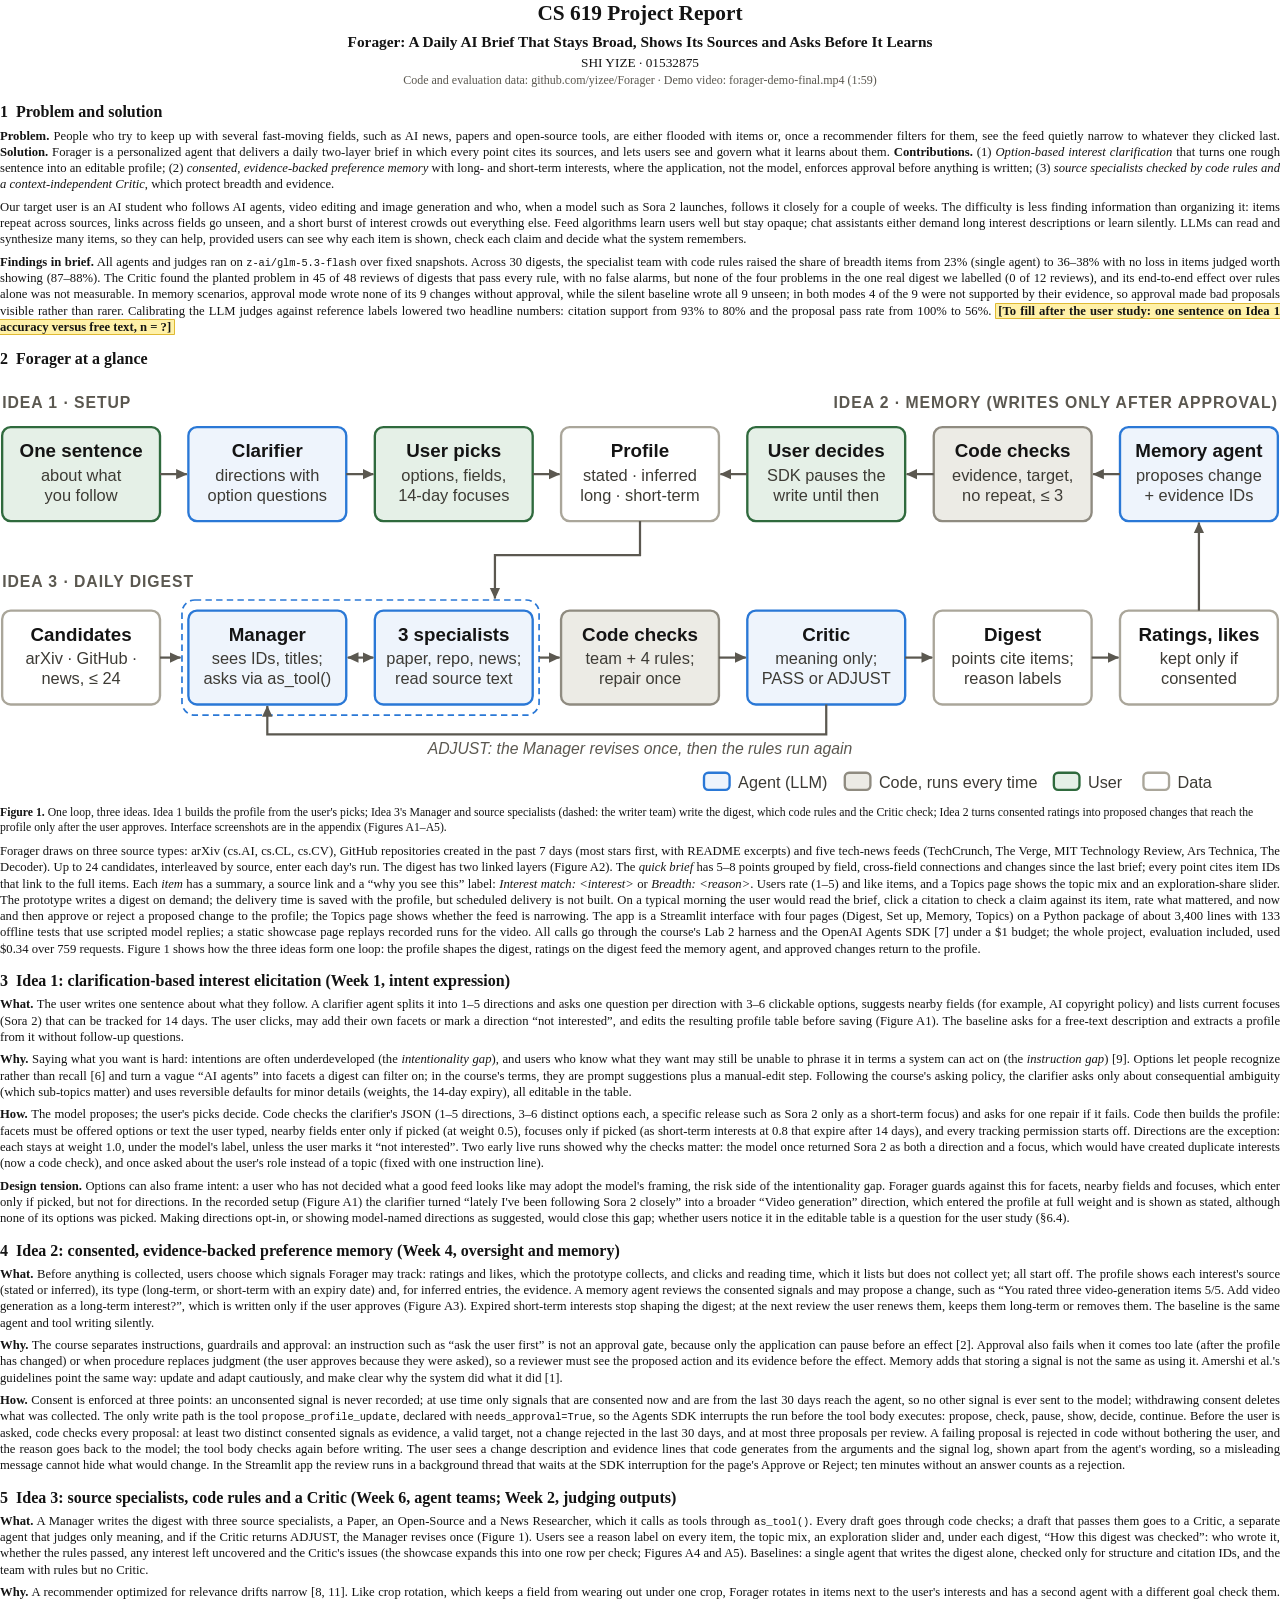
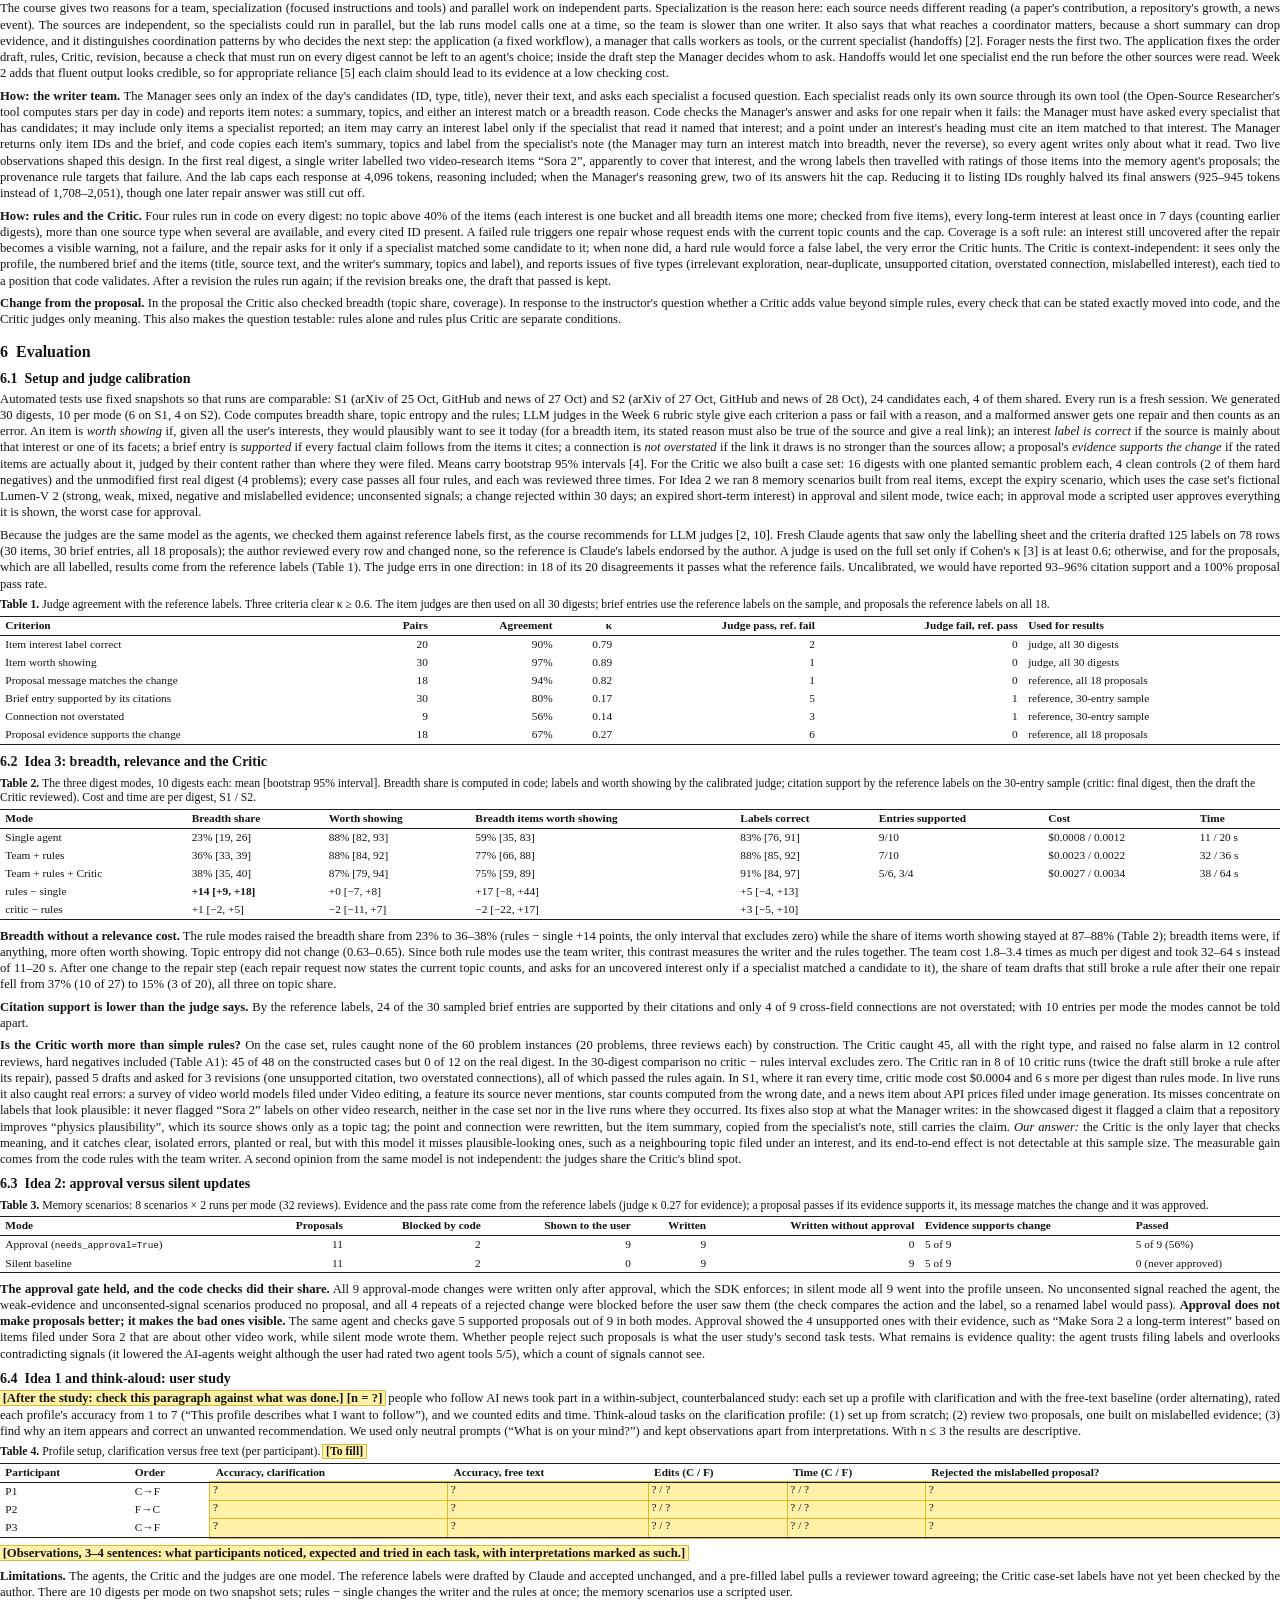
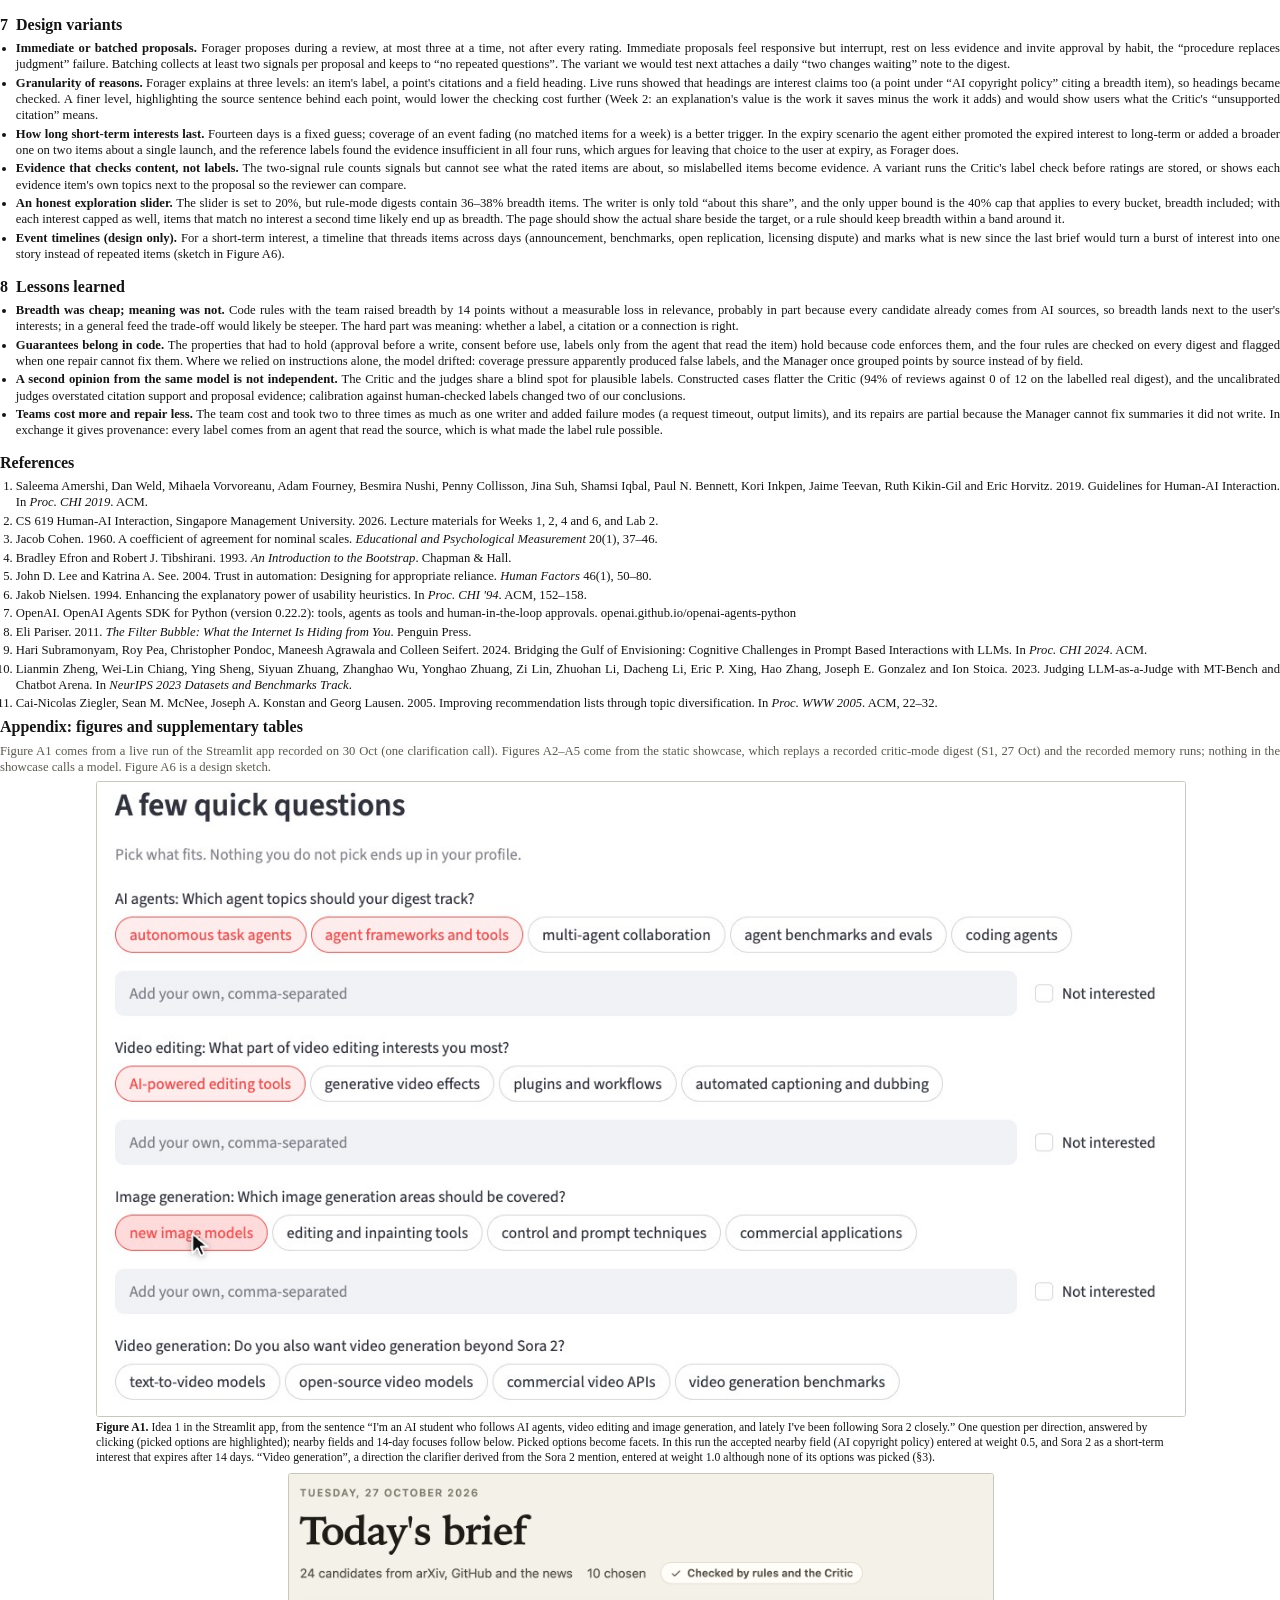
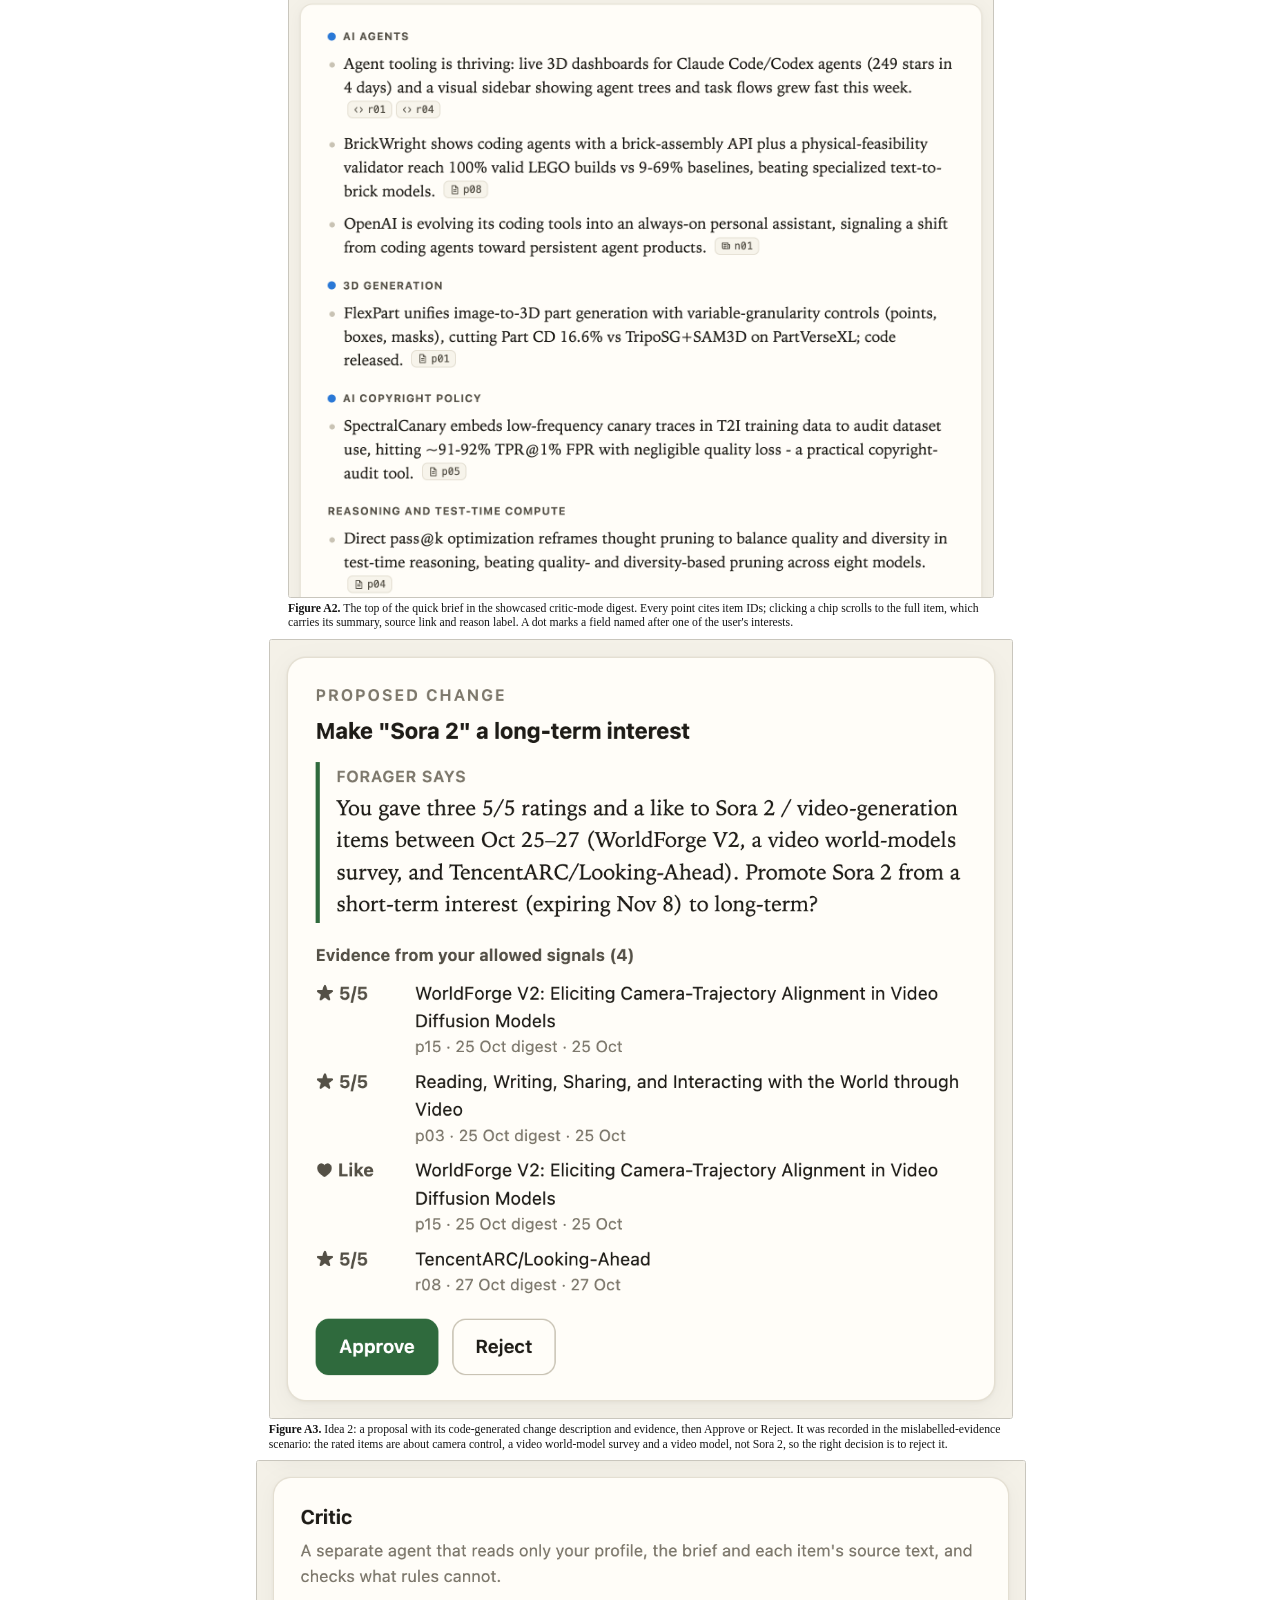
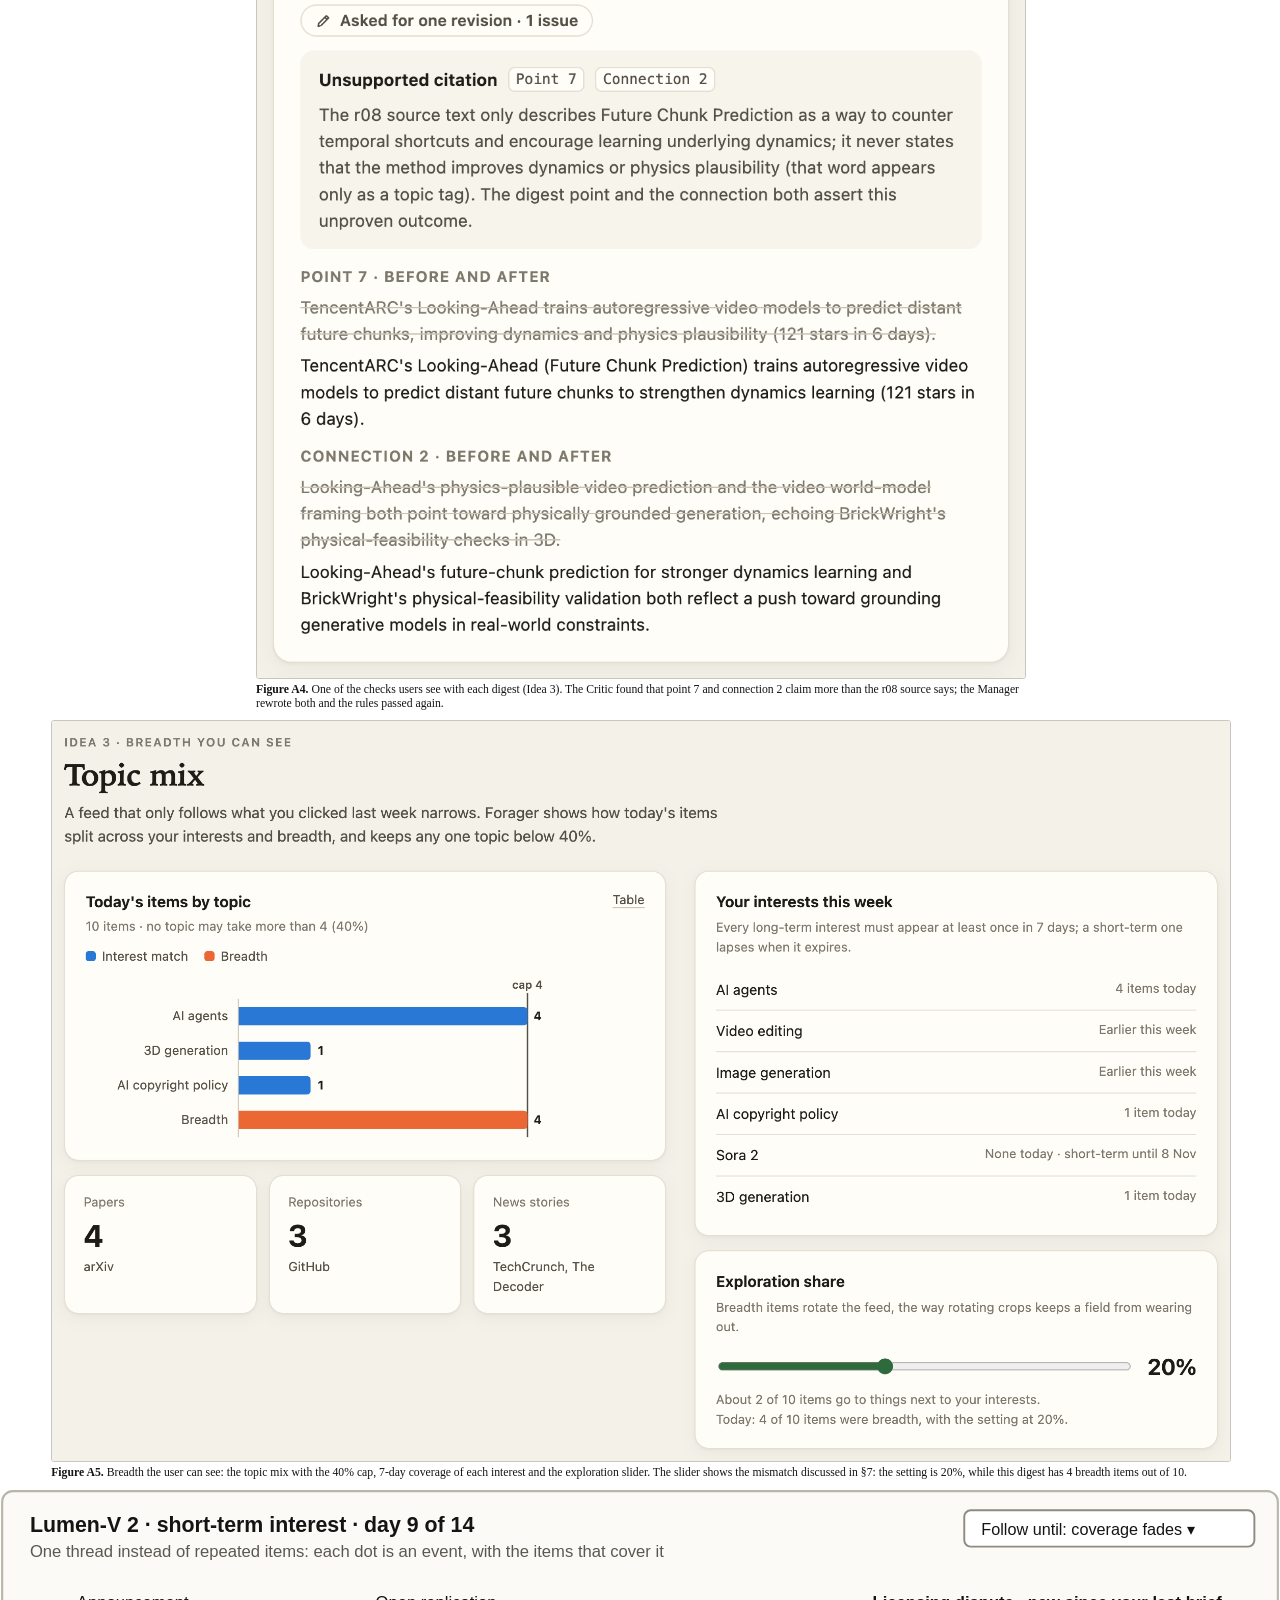
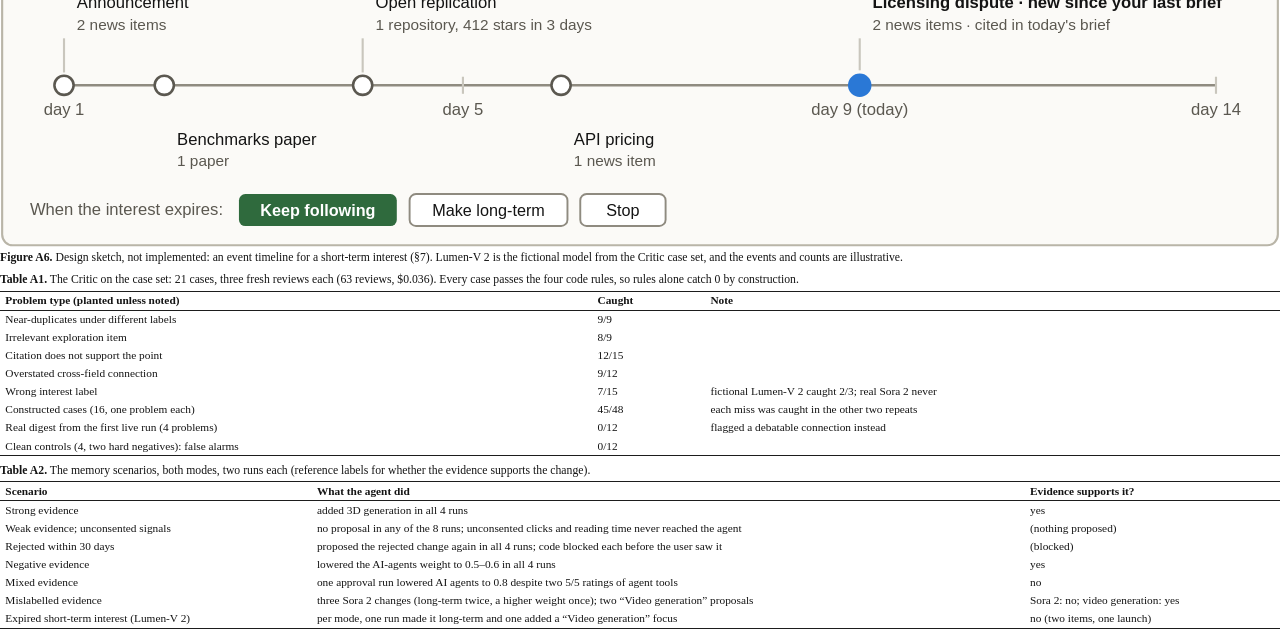
==== commit f61f7518: "Move the report into a Claude Doc and build the PDF from its export The report's text now lives in a" ====
--- a/report/report.html
+++ b/report/report.html
@@ -1,4 +1,5 @@
 <!doctype html>
+<!-- Generated by build.py from report.md, the Claude Doc's markdown export. Edit the doc, not this file. -->
 <html lang="en">
 <head>
 <meta charset="utf-8">
@@ -13,28 +14,13 @@
 </script>
 </head>
 <body>
-
 <header class="title-block">
   <p class="course">CS 619 Project Report</p>
   <p class="title">Forager: A Daily AI Brief That Stays Broad, Shows Its Sources and Asks Before It Learns</p>
   <p class="author">SHI YIZE · 01532875</p>
   <p class="links">Code and evaluation data: <a href="https://github.com/yizee/Forager">github.com/yizee/Forager</a> · Demo video: forager-demo-final.mp4 (1:59)</p>
 </header>
-
-<h2>1&ensp;Problem and solution</h2>
-
-<p><b>Problem.</b> People who try to keep up with several fast-moving fields, such as AI news, papers and open-source tools, are either flooded with items or, once a recommender filters for them, see the feed quietly narrow to whatever they clicked last. <b>Solution.</b> Forager is a personalized agent that delivers a daily two-layer brief in which every point cites its sources, and lets users see and govern what it learns about them. <b>Contributions.</b> (1)&nbsp;<i>Option-based interest clarification</i> that turns one rough sentence into an editable profile; (2)&nbsp;<i>consented, evidence-backed preference memory</i> with long- and short-term interests, where the application, not the model, enforces approval before anything is written; (3)&nbsp;<i>source specialists checked by code rules and a context-independent Critic</i>, which protect breadth and evidence.</p>
-
-<p>Our target user is an AI student who follows AI agents, video editing and image generation and who, when a model such as Sora&nbsp;2 launches, follows it closely for a couple of weeks. The difficulty is less finding information than organizing it: items repeat across sources, links across fields go unseen, and a short burst of interest crowds out everything else. Feed algorithms learn users well but stay opaque; chat assistants either demand long interest descriptions or learn silently. LLMs can read and synthesize many items, so they can help, provided users can see why each item is shown, check each claim and decide what the system remembers.</p>
-
-<p><b>Findings in brief.</b> All agents and judges ran on <code>z-ai/glm-5.3-flash</code> over fixed snapshots. Across 30 digests, the specialist team with code rules raised the share of breadth items from 23% (single agent) to 36–38% with no loss in items judged worth showing (87–88%). The Critic found the planted problem in 45 of 48 reviews of digests that pass every rule, with no false alarms, but none of the four problems in the one real digest we labelled (0 of 12 reviews), and its end-to-end effect over rules alone was not measurable. In memory scenarios, approval mode wrote none of its 9 changes without approval, while the silent baseline wrote all 9 unseen; in both modes 4 of the 9 were not supported by their evidence, so approval made bad proposals visible rather than rarer. Calibrating the LLM judges against reference labels lowered two headline numbers: citation support from 93% to 80% and the proposal pass rate from 100% to 56%. <span class="todo">[User study: one sentence on Idea&nbsp;1 accuracy vs free text, n = ?]</span></p>
-
-<h2>2&ensp;Forager at a glance</h2>
-
-<p>Forager draws on three source types: arXiv (cs.AI, cs.CL, cs.CV), GitHub repositories created in the past 7 days (most stars first, with README excerpts) and five tech-news feeds (TechCrunch, The Verge, MIT Technology Review, Ars Technica, The Decoder). Up to 24 candidates, interleaved by source, enter each day's run. The digest has two linked layers (Figure&nbsp;A2). The <i>quick brief</i> has 5–8 points grouped by field, cross-field connections and changes since the last brief; every point cites item IDs that link to the full items. Each <i>item</i> has a summary, a source link and a “why you see this” label: <i>Interest match: &lt;interest&gt;</i> or <i>Breadth: &lt;reason&gt;</i>. Users rate (1–5) and like items, and a Topics page shows the topic mix and an exploration-share slider. The prototype writes a digest on demand; the delivery time is saved with the profile, but scheduled delivery is not built. On a typical morning the user would read the brief, click a citation to check a claim against its item, rate what mattered, and now and then approve or reject a proposed change to the profile; the Topics page shows whether the feed is narrowing. The app is a Streamlit interface with four pages (Digest, Set up, Memory, Topics) on a Python package of about 3,400 lines with 133 offline tests that use scripted model replies; a static showcase page replays recorded runs for the video. All calls go through the course's Lab&nbsp;2 harness and the OpenAI Agents SDK <span class="cite">[7]</span> under a $1 budget; the whole project, evaluation included, used $0.34 over 759 requests. Figure&nbsp;1 shows how the three ideas form one loop: the profile shapes the digest, ratings on the digest feed the memory agent, and approved changes return to the profile.</p>
-
-<figure id="fig-arch">
-<svg viewBox="0 0 600 200" xmlns="http://www.w3.org/2000/svg" font-family="Helvetica Neue, Helvetica, Arial, sans-serif" role="img" aria-label="Forager's architecture: setup, daily digest and memory loop">
+<h2 id="1-problem-and-solution">1&ensp;Problem and solution</h2><p><strong>Problem.</strong> People who try to keep up with several fast-moving fields, such as AI news, papers and open-source tools, are either flooded with items or, once a recommender filters for them, see the feed quietly narrow to whatever they clicked last. <strong>Solution.</strong> Forager is a personalized agent that delivers a daily two-layer brief in which every point cites its sources, and lets users see and govern what it learns about them. <strong>Contributions.</strong> (1) <em>Option-based interest clarification</em> that turns one rough sentence into an editable profile; (2) <em>consented, evidence-backed preference memory</em> with long- and short-term interests, where the application, not the model, enforces approval before anything is written; (3) <em>source specialists checked by code rules and a context-independent Critic</em>, which protect breadth and evidence.</p><p>Our target user is an AI student who follows AI agents, video editing and image generation and who, when a model such as Sora 2 launches, follows it closely for a couple of weeks. The difficulty is less finding information than organizing it: items repeat across sources, links across fields go unseen, and a short burst of interest crowds out everything else. Feed algorithms learn users well but stay opaque; chat assistants either demand long interest descriptions or learn silently. LLMs can read and synthesize many items, so they can help, provided users can see why each item is shown, check each claim and decide what the system remembers.</p><p><strong>Findings in brief.</strong> All agents and judges ran on <code>z-ai/glm-5.3-flash</code> over fixed snapshots. Across 30 digests, the specialist team with code rules raised the share of breadth items from 23% (single agent) to 36–38% with no loss in items judged worth showing (87–88%). The Critic found the planted problem in 45 of 48 reviews of digests that pass every rule, with no false alarms, but none of the four problems in the one real digest we labelled (0 of 12 reviews), and its end-to-end effect over rules alone was not measurable. In memory scenarios, approval mode wrote none of its 9 changes without approval, while the silent baseline wrote all 9 unseen; in both modes 4 of the 9 were not supported by their evidence, so approval made bad proposals visible rather than rarer. Calibrating the LLM judges against reference labels lowered two headline numbers: citation support from 93% to 80% and the proposal pass rate from 100% to 56%. <strong class="todo">[To fill after the user study: one sentence on Idea 1 accuracy versus free text, n = ?]</strong></p><h2 id="2-forager-at-a-glance">2&ensp;Forager at a glance</h2><figure style="width: 100%; margin-left: auto; margin-right: auto"><svg viewBox="0 0 600 200" xmlns="http://www.w3.org/2000/svg" font-family="Helvetica Neue, Helvetica, Arial, sans-serif" role="img" aria-label="Forager's architecture: setup, daily digest and memory loop">
   <defs>
     <marker id="ah" viewBox="0 0 8 8" refX="7" refY="4" markerWidth="5.5" markerHeight="5.5" orient="auto-start-reverse">
       <path d="M0 0.6 L7.4 4 L0 7.4 Z" fill="#5b5850"/>
@@ -161,238 +147,8 @@
     <rect class="data" x="206" y="0" width="12" height="8" rx="2"/><text class="lg" x="222" y="7">Data</text>
   </g>
 </svg>
-<figcaption><b>Figure 1.</b> One loop, three ideas. Idea&nbsp;1 builds the profile from the user's picks; Idea&nbsp;3's Manager and source specialists (dashed: the writer team) write the digest, which code rules and the Critic check; Idea&nbsp;2 turns consented ratings into proposed changes that reach the profile only after the user approves. Interface screenshots are in the appendix (Figures A1–A5).</figcaption>
-</figure>
-
-<h2>3&ensp;Idea 1: clarification-based interest elicitation (Week 1, intent expression)</h2>
-
-<p><b>What.</b> The user writes one sentence about what they follow. A clarifier agent splits it into 1–5 directions and asks one question per direction with 3–6 clickable options, suggests nearby fields (for example, AI copyright policy) and lists current focuses (Sora&nbsp;2) that can be tracked for 14 days. The user clicks, may add their own facets or mark a direction “not interested”, and edits the resulting profile table before saving (Figure&nbsp;A1). The baseline asks for a free-text description and extracts a profile from it without follow-up questions.</p>
-
-<p><b>Why.</b> Saying what you want is hard: intentions are often underdeveloped (the <i>intentionality gap</i>), and users who know what they want may still be unable to phrase it in terms a system can act on (the <i>instruction gap</i>) <span class="cite">[9]</span>. Options let people recognize rather than recall <span class="cite">[6]</span> and turn a vague “AI agents” into facets a digest can filter on; in the course's terms, they are prompt suggestions plus a manual-edit step. Following the course's asking policy, the clarifier asks only about consequential ambiguity (which sub-topics matter) and uses reversible defaults for minor details (weights, the 14-day expiry), all editable in the table.</p>
-
-<p><b>How.</b> The model proposes; the user's picks decide. Code checks the clarifier's JSON (1–5 directions, 3–6 distinct options each, a specific release such as Sora&nbsp;2 only as a short-term focus) and asks for one repair if it fails. Code then builds the profile: facets must be offered options or text the user typed, nearby fields enter only if picked (at weight 0.5), focuses only if picked (as short-term interests at 0.8 that expire after 14 days), and every tracking permission starts off. Directions are the exception: each stays at weight 1.0, under the model's label, unless the user marks it “not interested”. Two early live runs showed why the checks matter: the model once returned Sora&nbsp;2 as both a direction and a focus, which would have created duplicate interests (now a code check), and once asked about the user's role instead of a topic (fixed with one instruction line).</p>
-
-<p><b>Design tension.</b> Options can also frame intent: a user who has not decided what a good feed looks like may adopt the model's framing, the risk side of the intentionality gap. Forager guards against this for facets, nearby fields and focuses, which enter only if picked, but not for directions. In the recorded setup (Figure&nbsp;A1) the clarifier turned “lately I've been following Sora&nbsp;2 closely” into a broader “Video generation” direction, which entered the profile at full weight and is shown as stated, although none of its options was picked. Making directions opt-in, or showing model-named directions as suggested, would close this gap; whether users notice it in the editable table is a question for the user study (§6.4).</p>
-
-<h2>4&ensp;Idea 2: consented, evidence-backed preference memory (Week 4, oversight and memory)</h2>
-
-<p><b>What.</b> Before anything is collected, users choose which signals Forager may track: ratings and likes, which the prototype collects, and clicks and reading time, which it lists but does not collect yet; all start off. The profile shows each interest's source (stated or inferred), its type (long-term, or short-term with an expiry date) and, for inferred entries, the evidence. A memory agent reviews the consented signals and may propose a change, such as “You rated three video-generation items 5/5. Add video generation as a long-term interest?”, which is written only if the user approves (Figure&nbsp;A3). Expired short-term interests stop shaping the digest; at the next review the user renews them, keeps them long-term or removes them. The baseline is the same agent and tool writing silently.</p>
-
-<p><b>Why.</b> The course separates instructions, guardrails and approval: an instruction such as “ask the user first” is not an approval gate, because only the application can pause before an effect <span class="cite">[2]</span>. Approval also fails when it comes too late (after the profile has changed) or when procedure replaces judgment (the user approves because they were asked), so a reviewer must see the proposed action and its evidence before the effect. Memory adds that storing a signal is not the same as using it. Amershi et al.'s guidelines point the same way: update and adapt cautiously, and make clear why the system did what it did <span class="cite">[1]</span>.</p>
-
-<p><b>How.</b> Consent is enforced at three points: an unconsented signal is never recorded; at use time only signals that are consented now and are from the last 30 days reach the agent, so no other signal is ever sent to the model; withdrawing consent deletes what was collected. The only write path is the tool <code>propose_profile_update</code>, declared with <code>needs_approval=True</code>, so the Agents SDK interrupts the run before the tool body executes: propose, check, pause, show, decide, continue. Before the user is asked, code checks every proposal: at least two distinct consented signals as evidence, a valid target, not a change rejected in the last 30 days, and at most three proposals per review. A failing proposal is rejected in code without bothering the user, and the reason goes back to the model; the tool body checks again before writing. The user sees a change description and evidence lines that code generates from the arguments and the signal log, shown apart from the agent's wording, so a misleading message cannot hide what would change. In the Streamlit app the review runs in a background thread that waits at the SDK interruption for the page's Approve or Reject; ten minutes without an answer counts as a rejection.</p>
-
-<h2>5&ensp;Idea 3: source specialists, code rules and a Critic (Week 6, agent teams; Week 2, judging outputs)</h2>
-
-<p><b>What.</b> A Manager writes the digest with three source specialists, a Paper, an Open-Source and a News Researcher, which it calls as tools through <code>as_tool()</code>. Every draft goes through code checks; a draft that passes them goes to a Critic, a separate agent that judges only meaning, and if the Critic returns ADJUST, the Manager revises once (Figure&nbsp;1). Users see a reason label on every item, the topic mix, an exploration slider and, under each digest, “How this digest was checked”: who wrote it, whether the rules passed, any interest left uncovered and the Critic's issues (the showcase expands this into one row per check; Figures&nbsp;A4 and A5). Baselines: a single agent that writes the digest alone, checked only for structure and citation IDs, and the team with rules but no Critic.</p>
-
-<p><b>Why.</b> A recommender optimized for relevance drifts narrow <span class="cite">[8, 11]</span>. Like crop rotation, which keeps a field from wearing out under one crop, Forager rotates in items next to the user's interests and has a second agent with a different goal check them. The course gives two reasons for a team, specialization (focused instructions and tools) and parallel work on independent parts. Specialization is the reason here: each source needs different reading (a paper's contribution, a repository's growth, a news event). The sources are independent, so the specialists could run in parallel, but the lab runs model calls one at a time, so the team is slower than one writer. It also says that what reaches a coordinator matters, because a short summary can drop evidence, and it distinguishes coordination patterns by who decides the next step: the application (a fixed workflow), a manager that calls workers as tools, or the current specialist (handoffs) <span class="cite">[2]</span>. Forager nests the first two. The application fixes the order draft, rules, Critic, revision, because a check that must run on every digest cannot be left to an agent's choice; inside the draft step the Manager decides whom to ask. Handoffs would let one specialist end the run before the other sources were read. Week&nbsp;2 adds that fluent output looks credible, so for appropriate reliance <span class="cite">[5]</span> each claim should lead to its evidence at a low checking cost.</p>
-
-<p><b>How: the writer team.</b> The Manager sees only an index of the day's candidates (ID, type, title), never their text, and asks each specialist a focused question. Each specialist reads only its own source through its own tool (the Open-Source Researcher's tool computes stars per day in code) and reports item notes: a summary, topics, and either an interest match or a breadth reason. Code checks the Manager's answer and asks for one repair when it fails: the Manager must have asked every specialist that has candidates; it may include only items a specialist reported; an item may carry an interest label only if the specialist that read it named that interest; and a point under an interest's heading must cite an item matched to that interest. The Manager returns only item IDs and the brief, and code copies each item's summary, topics and label from the specialist's note (the Manager may turn an interest match into breadth, never the reverse), so every agent writes only about what it read. Two live observations shaped this design. In the first real digest, a single writer labelled two video-research items “Sora&nbsp;2”, apparently to cover that interest, and the wrong labels then travelled with ratings of those items into the memory agent's proposals; the provenance rule targets that failure. And the lab caps each response at 4,096 tokens, reasoning included; when the Manager's reasoning grew, two of its answers hit the cap. Reducing it to listing IDs roughly halved its final answers (925–945 tokens instead of 1,708–2,051), though one later repair answer was still cut off.</p>
-
-<p><b>How: rules and the Critic.</b> Four rules run in code on every digest: no topic above 40% of the items (each interest is one bucket and all breadth items one more; checked from five items), every long-term interest at least once in 7 days (counting earlier digests), more than one source type when several are available, and every cited ID present. A failed rule triggers one repair whose request ends with the current topic counts and the cap. Coverage is a soft rule: an interest still uncovered after the repair becomes a visible warning, not a failure, and the repair asks for it only if a specialist matched some candidate to it; when none did, a hard rule would force a false label, the very error the Critic hunts. The Critic is context-independent: it sees only the profile, the numbered brief and the items (title, source text, and the writer's summary, topics and label), and reports issues of five types (irrelevant exploration, near-duplicate, unsupported citation, overstated connection, mislabelled interest), each tied to a position that code validates. After a revision the rules run again; if the revision breaks one, the draft that passed is kept.</p>
-
-<p><b>Change from the proposal.</b> In the proposal the Critic also checked breadth (topic share, coverage). In response to the instructor's question whether a Critic adds value beyond simple rules, every check that can be stated exactly moved into code, and the Critic judges only meaning. This also makes the question testable: rules alone and rules plus Critic are separate conditions.</p>
-
-<h2>6&ensp;Evaluation</h2>
-
-<h3>6.1&ensp;Setup and judge calibration</h3>
-
-<p>Automated tests use fixed snapshots so that runs are comparable: S1 (arXiv of 25 Oct, GitHub and news of 27 Oct) and S2 (arXiv of 27 Oct, GitHub and news of 28 Oct), 24 candidates each, 4 of them shared. Every run is a fresh session. We generated 30 digests, 10 per mode (6 on S1, 4 on S2). Code computes breadth share, topic entropy and the rules; LLM judges in the Week&nbsp;6 rubric style give each criterion a pass or fail with a reason, and a malformed answer gets one repair and then counts as an error. An item is <i>worth showing</i> if, given all the user's interests, they would plausibly want to see it today (for a breadth item, its stated reason must also be true of the source and give a real link); an interest <i>label is correct</i> if the source is mainly about that interest or one of its facets; a brief entry is <i>supported</i> if every factual claim follows from the items it cites; a connection is <i>not overstated</i> if the link it draws is no stronger than the sources allow; a proposal's <i>evidence supports the change</i> if the rated items are actually about it, judged by their content rather than where they were filed. Means carry bootstrap 95% intervals <span class="cite">[4]</span>. For the Critic we also built a case set: 16 digests with one planted semantic problem each, 4 clean controls (2 of them hard negatives) and the unmodified first real digest (4 problems); every case passes all four rules, and each was reviewed three times. For Idea&nbsp;2 we ran 8 memory scenarios built from real items, except the expiry scenario, which uses the case set's fictional Lumen-V&nbsp;2 (strong, weak, mixed, negative and mislabelled evidence; unconsented signals; a change rejected within 30 days; an expired short-term interest) in approval and silent mode, twice each; in approval mode a scripted user approves everything it is shown, the worst case for approval.</p>
-
-<p>Because the judges are the same model as the agents, we checked them against reference labels first, as the course recommends for LLM judges <span class="cite">[2, 10]</span>. Fresh Claude agents that saw only the labelling sheet and the criteria drafted 125 labels on 78 rows (30 items, 30 brief entries, all 18 proposals); the author reviewed every row and changed none, so the reference is Claude's labels endorsed by the author. A judge is used on the full set only if Cohen's κ <span class="cite">[3]</span> is at least 0.6; otherwise, and for the proposals, which are all labelled, results come from the reference labels (Table&nbsp;1). The judge errs in one direction: in 18 of its 20 disagreements it passes what the reference fails. Uncalibrated, we would have reported 93–96% citation support and a 100% proposal pass rate.</p>
-
-<div class="table-wrap">
-<p class="table-caption"><b>Table 1.</b> Judge agreement with the reference labels. Three criteria clear κ ≥ 0.6. The item judges are then used on all 30 digests; brief entries use the reference labels on the sample, and proposals the reference labels on all 18.</p>
-<table>
-<thead><tr><th>Criterion</th><th class="num">Pairs</th><th class="num">Agreement</th><th class="num">κ</th><th class="num">Judge pass, ref. fail</th><th class="num">Judge fail, ref. pass</th><th>Used for results</th></tr></thead>
-<tbody>
-<tr><td>Item interest label correct</td><td class="num">20</td><td class="num">90%</td><td class="num">0.79</td><td class="num">2</td><td class="num">0</td><td>judge, all 30 digests</td></tr>
-<tr><td>Item worth showing</td><td class="num">30</td><td class="num">97%</td><td class="num">0.89</td><td class="num">1</td><td class="num">0</td><td>judge, all 30 digests</td></tr>
-<tr><td>Proposal message matches the change</td><td class="num">18</td><td class="num">94%</td><td class="num">0.82</td><td class="num">1</td><td class="num">0</td><td>reference, all 18 proposals</td></tr>
-<tr class="group"><td>Brief entry supported by its citations</td><td class="num">30</td><td class="num">80%</td><td class="num">0.17</td><td class="num">5</td><td class="num">1</td><td>reference, 30-entry sample</td></tr>
-<tr><td>Connection not overstated</td><td class="num">9</td><td class="num">56%</td><td class="num">0.14</td><td class="num">3</td><td class="num">1</td><td>reference, 30-entry sample</td></tr>
-<tr><td>Proposal evidence supports the change</td><td class="num">18</td><td class="num">67%</td><td class="num">0.27</td><td class="num">6</td><td class="num">0</td><td>reference, all 18 proposals</td></tr>
-</tbody>
-</table>
-</div>
-
-<h3>6.2&ensp;Idea 3: breadth, relevance and the Critic</h3>
-
-<div class="table-wrap">
-<p class="table-caption"><b>Table 2.</b> The three digest modes, 10 digests each: mean [bootstrap 95% interval]. Breadth share is computed in code; labels and worth showing by the calibrated judge; citation support by the reference labels on the 30-entry sample (critic: final digest, then the draft the Critic reviewed). Cost and time are per digest, S1 / S2.</p>
-<table>
-<thead><tr><th>Mode</th><th class="num">Breadth share</th><th class="num">Worth showing</th><th class="num">Breadth items worth showing</th><th class="num">Labels correct</th><th class="num">Entries supported</th><th class="num">Cost</th><th class="num">Time</th></tr></thead>
-<tbody>
-<tr><td>Single agent</td><td class="num">23% [19, 26]</td><td class="num">88% [82, 93]</td><td class="num">59% [35, 83]</td><td class="num">83% [76, 91]</td><td class="num">9/10</td><td class="num">$0.0008 / 0.0012</td><td class="num">11 / 20 s</td></tr>
-<tr><td>Team + rules</td><td class="num">36% [33, 39]</td><td class="num">88% [84, 92]</td><td class="num">77% [66, 88]</td><td class="num">88% [85, 92]</td><td class="num">7/10</td><td class="num">$0.0023 / 0.0022</td><td class="num">32 / 36 s</td></tr>
-<tr><td>Team + rules + Critic</td><td class="num">38% [35, 40]</td><td class="num">87% [79, 94]</td><td class="num">75% [59, 89]</td><td class="num">91% [84, 97]</td><td class="num">5/6, 3/4</td><td class="num">$0.0027 / 0.0034</td><td class="num">38 / 64 s</td></tr>
-<tr class="group"><td>rules − single</td><td class="num"><b>+14 [+9, +18]</b></td><td class="num">+0 [−7, +8]</td><td class="num">+17 [−8, +44]</td><td class="num">+5 [−4, +13]</td><td class="num"></td><td class="num"></td><td class="num"></td></tr>
-<tr><td>critic − rules</td><td class="num">+1 [−2, +5]</td><td class="num">−2 [−11, +7]</td><td class="num">−2 [−22, +17]</td><td class="num">+3 [−5, +10]</td><td class="num"></td><td class="num"></td><td class="num"></td></tr>
-</tbody>
-</table>
-</div>
-
-<p><b>Breadth without a relevance cost.</b> The rule modes raised the breadth share from 23% to 36–38% (rules − single +14 points, the only interval that excludes zero) while the share of items worth showing stayed at 87–88% (Table&nbsp;2, Figure&nbsp;2); breadth items were, if anything, more often worth showing. Topic entropy did not change (0.63–0.65). Since both rule modes use the team writer, this contrast measures the writer and the rules together. The team cost 1.8–3.4 times as much per digest and took 32–64&nbsp;s instead of 11–20&nbsp;s. After one change to the repair step (each repair request now states the current topic counts, and asks for an uncovered interest only if a specialist matched a candidate to it), the share of team drafts that still broke a rule after their one repair fell from 37% (10 of 27) to 15% (3 of 20), all three on topic share.</p>
-
-<figure id="fig-modes">
-  <img src="figures/modes.svg" alt="Dot plot of breadth share, worth showing and label accuracy for the three modes, with 95% intervals">
-  <figcaption><b>Figure 2.</b> The three digest modes: mean (dot, value above) and bootstrap 95% interval (line) over 10 digests each, on a common 0–100 scale. Only breadth share separates the modes; relevance (worth showing) and label accuracy do not move. Numbers as in Table&nbsp;2.</figcaption>
-</figure>
-
-<p><b>Citation support is lower than the judge says.</b> By the reference labels, 24 of the 30 sampled brief entries are supported by their citations and only 4 of 9 cross-field connections are not overstated; with 10 entries per mode the modes cannot be told apart.</p>
-
-<p><b>Is the Critic worth more than simple rules?</b> On the case set, rules caught none of the 60 problem instances (20 problems, three reviews each) by construction. The Critic caught 45, all with the right type, and raised no false alarm in 12 control reviews, hard negatives included (Table&nbsp;A1): 45 of 48 on the constructed cases but 0 of 12 on the real digest. In the 30-digest comparison no critic − rules interval excludes zero. The Critic ran in 8 of 10 critic runs (twice the draft still broke a rule after its repair), passed 5 drafts and asked for 3 revisions (one unsupported citation, two overstated connections), all of which passed the rules again. In S1, where it ran every time, critic mode cost $0.0004 and 6&nbsp;s more per digest than rules mode. In live runs it also caught real errors: a survey of video world models filed under Video editing, a feature its source never mentions, star counts computed from the wrong date, and a news item about API prices filed under image generation. Its misses concentrate on labels that look plausible: it never flagged “Sora&nbsp;2” labels on other video research, neither in the case set nor in the live runs where they occurred. Its fixes also stop at what the Manager writes: in the showcased digest it flagged a claim that a repository improves “physics plausibility”, which its source shows only as a topic tag; the point and connection were rewritten, but the item summary, copied from the specialist's note, still carries the claim. <i>Our answer:</i> the Critic is the only layer that checks meaning, and it catches clear, isolated errors, planted or real, but with this model it misses plausible-looking ones, such as a neighbouring topic filed under an interest, and its end-to-end effect is not detectable at this sample size. The measurable gain comes from the code rules with the team writer. A second opinion from the same model is not independent: the judges share the Critic's blind spot.</p>
-
-<h3>6.3&ensp;Idea 2: approval versus silent updates</h3>
-
-<div class="table-wrap">
-<p class="table-caption"><b>Table 3.</b> Memory scenarios: 8 scenarios × 2 runs per mode (32 reviews). Evidence and the pass rate come from the reference labels (judge κ 0.27 for evidence); a proposal passes if its evidence supports it, its message matches the change and it was approved.</p>
-<table>
-<thead><tr><th>Mode</th><th class="num">Proposals</th><th class="num">Blocked by code</th><th class="num">Shown to the user</th><th class="num">Written</th><th class="num">Written without approval</th><th class="num">Evidence supports change</th><th class="num">Passed</th></tr></thead>
-<tbody>
-<tr><td>Approval (<code>needs_approval=True</code>)</td><td class="num">11</td><td class="num">2</td><td class="num">9</td><td class="num">9</td><td class="num">0</td><td class="num">5 of 9</td><td class="num">5 of 9 (56%)</td></tr>
-<tr><td>Silent baseline</td><td class="num">11</td><td class="num">2</td><td class="num">0</td><td class="num">9</td><td class="num">9</td><td class="num">5 of 9</td><td class="num">0 (never approved)</td></tr>
-</tbody>
-</table>
-</div>
-
-<p><b>The approval gate held, and the code checks did their share.</b> All 9 approval-mode changes were written only after approval, which the SDK enforces; in silent mode all 9 went into the profile unseen. No unconsented signal reached the agent, the weak-evidence and unconsented-signal scenarios produced no proposal, and all 4 repeats of a rejected change were blocked before the user saw them (the check compares the action and the label, so a renamed label would pass). <b>Approval does not make proposals better; it makes the bad ones visible.</b> The same agent and checks gave 5 supported proposals out of 9 in both modes. Approval showed the 4 unsupported ones with their evidence, such as “Make Sora&nbsp;2 a long-term interest” based on items filed under Sora&nbsp;2 that are about other video work, while silent mode wrote them. Whether people reject such proposals is what the user study's second task tests. What remains is evidence quality: the agent trusts filing labels and overlooks contradicting signals (it lowered the AI-agents weight although the user had rated two agent tools 5/5), which a count of signals cannot see.</p>
-
-<h3>6.4&ensp;Idea 1 and think-aloud: user study</h3>
-
-<p><span class="todo">[After the study: check this paragraph against what was done.]</span> <span class="todo">n = ?</span> people who follow AI news took part in a within-subject, counterbalanced study: each set up a profile with clarification and with the free-text baseline (order alternating), rated each profile's accuracy from 1 to 7 (“This profile describes what I want to follow”), and we counted edits and time. Think-aloud tasks on the clarification profile: (1) set up from scratch; (2) review two proposals, one built on mislabelled evidence; (3) find why an item appears and correct an unwanted recommendation. We used only neutral prompts (“What is on your mind?”) and kept observations apart from interpretations. With n ≤ 3 the results are descriptive.</p>
-
-<div class="table-wrap">
-<p class="table-caption"><b>Table 4.</b> Profile setup, clarification versus free text (per participant). <span class="todo">[To fill]</span></p>
-<table>
-<thead><tr><th>Participant</th><th>Order</th><th class="num">Accuracy, clarification</th><th class="num">Accuracy, free text</th><th class="num">Edits (C / F)</th><th class="num">Time (C / F)</th><th>Rejected the mislabelled proposal?</th></tr></thead>
-<tbody>
-<tr><td>P1</td><td><span class="todo">C→F</span></td><td class="num"><span class="todo">?</span></td><td class="num"><span class="todo">?</span></td><td class="num"><span class="todo">? / ?</span></td><td class="num"><span class="todo">? / ?</span></td><td><span class="todo">?</span></td></tr>
-<tr><td>P2</td><td><span class="todo">F→C</span></td><td class="num"><span class="todo">?</span></td><td class="num"><span class="todo">?</span></td><td class="num"><span class="todo">? / ?</span></td><td class="num"><span class="todo">? / ?</span></td><td><span class="todo">?</span></td></tr>
-<tr><td>P3</td><td><span class="todo">C→F</span></td><td class="num"><span class="todo">?</span></td><td class="num"><span class="todo">?</span></td><td class="num"><span class="todo">? / ?</span></td><td class="num"><span class="todo">? / ?</span></td><td><span class="todo">?</span></td></tr>
-</tbody>
-</table>
-</div>
-
-<p><span class="todo">[Observations, 3–4 sentences: what participants noticed, expected and tried in each task, with interpretations marked as such.]</span></p>
-
-<p><b>Limitations.</b> The agents, the Critic and the judges are one model. The reference labels were drafted by Claude and accepted unchanged, and a pre-filled label pulls a reviewer toward agreeing; the Critic case-set labels have not yet been checked by the author. There are 10 digests per mode on two snapshot sets; rules − single changes the writer and the rules at once; the memory scenarios use a scripted user.</p>
-
-<h2>7&ensp;Design variants</h2>
-
-<ul>
-<li><b>Immediate or batched proposals.</b> Forager proposes during a review, at most three at a time, not after every rating. Immediate proposals feel responsive but interrupt, rest on less evidence and invite approval by habit, the “procedure replaces judgment” failure. Batching collects at least two signals per proposal and keeps to “no repeated questions”. The variant we would test next attaches a daily “two changes waiting” note to the digest.</li>
-<li><b>Granularity of reasons.</b> Forager explains at three levels: an item's label, a point's citations and a field heading. Live runs showed that headings are interest claims too (a point under “AI copyright policy” citing a breadth item), so headings became checked. A finer level, highlighting the source sentence behind each point, would lower the checking cost further (Week&nbsp;2: an explanation's value is the work it saves minus the work it adds) and would show users what the Critic's “unsupported citation” means.</li>
-<li><b>How long short-term interests last.</b> Fourteen days is a fixed guess; coverage of an event fading (no matched items for a week) is a better trigger. In the expiry scenario the agent either promoted the expired interest to long-term or added a broader one on two items about a single launch, and the reference labels found the evidence insufficient in all four runs, which argues for leaving that choice to the user at expiry, as Forager does.</li>
-<li><b>Evidence that checks content, not labels.</b> The two-signal rule counts signals but cannot see what the rated items are about, so mislabelled items become evidence. A variant runs the Critic's label check before ratings are stored, or shows each evidence item's own topics next to the proposal so the reviewer can compare.</li>
-<li><b>An honest exploration slider.</b> The slider is set to 20%, but rule-mode digests contain 36–38% breadth items. The writer is only told “about this share”, and the only upper bound is the 40% cap that applies to every bucket, breadth included; with each interest capped as well, items that match no interest a second time likely end up as breadth. The page should show the actual share beside the target, or a rule should keep breadth within a band around it.</li>
-<li><b>Event timelines (design only).</b> For a short-term interest, a timeline that threads items across days (announcement, benchmarks, open replication, licensing dispute) and marks what is new since the last brief would turn a burst of interest into one story instead of repeated items (sketch in Figure&nbsp;A6).</li>
-</ul>
-
-<h2>8&ensp;Lessons learned</h2>
-
-<ul>
-<li><b>Breadth was cheap; meaning was not.</b> Code rules with the team raised breadth by 14 points without a measurable loss in relevance, probably in part because every candidate already comes from AI sources, so breadth lands next to the user's interests; in a general feed the trade-off would likely be steeper. The hard part was meaning: whether a label, a citation or a connection is right.</li>
-<li><b>Guarantees belong in code.</b> The properties that had to hold (approval before a write, consent before use, labels only from the agent that read the item) hold because code enforces them, and the four rules are checked on every digest and flagged when one repair cannot fix them. Where we relied on instructions alone, the model drifted: coverage pressure apparently produced false labels, and the Manager once grouped points by source instead of by field.</li>
-<li><b>A second opinion from the same model is not independent.</b> The Critic and the judges share a blind spot for plausible labels. Constructed cases flatter the Critic (94% of reviews against 0 of 12 on the labelled real digest), and the uncalibrated judges overstated citation support and proposal evidence; calibration against human-checked labels changed two of our conclusions.</li>
-<li><b>Teams cost more and repair less.</b> The team cost and took two to three times as much as one writer and added failure modes (a request timeout, output limits), and its repairs are partial because the Manager cannot fix summaries it did not write. In exchange it gives provenance: every label comes from an agent that read the source, which is what made the label rule possible.</li>
-</ul>
-
-<h2>References</h2>
-<div class="refs">
-<ol>
-<li>Saleema Amershi, Dan Weld, Mihaela Vorvoreanu, Adam Fourney, Besmira Nushi, Penny Collisson, Jina Suh, Shamsi Iqbal, Paul N. Bennett, Kori Inkpen, Jaime Teevan, Ruth Kikin-Gil and Eric Horvitz. 2019. Guidelines for Human-AI Interaction. In <i>Proc. CHI 2019</i>. ACM.</li>
-<li>CS 619 Human-AI Interaction, Singapore Management University. 2026. Lecture materials for Weeks 1, 2, 4 and 6, and Lab 2.</li>
-<li>Jacob Cohen. 1960. A coefficient of agreement for nominal scales. <i>Educational and Psychological Measurement</i> 20(1), 37–46.</li>
-<li>Bradley Efron and Robert J. Tibshirani. 1993. <i>An Introduction to the Bootstrap</i>. Chapman &amp; Hall.</li>
-<li>John D. Lee and Katrina A. See. 2004. Trust in automation: Designing for appropriate reliance. <i>Human Factors</i> 46(1), 50–80.</li>
-<li>Jakob Nielsen. 1994. Enhancing the explanatory power of usability heuristics. In <i>Proc. CHI '94</i>. ACM, 152–158.</li>
-<li>OpenAI. OpenAI Agents SDK for Python (version 0.22.2): tools, agents as tools and human-in-the-loop approvals. <a href="https://openai.github.io/openai-agents-python/">https://openai.github.io/openai-agents-python/</a></li>
-<li>Eli Pariser. 2011. <i>The Filter Bubble: What the Internet Is Hiding from You</i>. Penguin Press.</li>
-<li>Hari Subramonyam, Roy Pea, Christopher Pondoc, Maneesh Agrawala and Colleen Seifert. 2024. Bridging the Gulf of Envisioning: Cognitive Challenges in Prompt Based Interactions with LLMs. In <i>Proc. CHI 2024</i>. ACM.</li>
-<li>Lianmin Zheng, Wei-Lin Chiang, Ying Sheng, Siyuan Zhuang, Zhanghao Wu, Yonghao Zhuang, Zi Lin, Zhuohan Li, Dacheng Li, Eric P. Xing, Hao Zhang, Joseph E. Gonzalez and Ion Stoica. 2023. Judging LLM-as-a-Judge with MT-Bench and Chatbot Arena. In <i>NeurIPS 2023 Datasets and Benchmarks Track</i>.</li>
-<li>Cai-Nicolas Ziegler, Sean M. McNee, Joseph A. Konstan and Georg Lausen. 2005. Improving recommendation lists through topic diversification. In <i>Proc. WWW 2005</i>. ACM, 22–32.</li>
-</ol>
-</div>
-
-<!-- ======================= appendix ======================= -->
-<section class="appendix">
-<h2>Appendix: figures and supplementary tables</h2>
-<p class="lede">Figure A1 comes from a live run of the Streamlit app recorded on 30 Oct (one clarification call). Figures A2–A5 come from the static showcase, which replays a recorded critic-mode digest (S1, 27 Oct) and the recorded memory runs; nothing in the showcase calls a model.</p>
-
-<figure>
-  <div class="stack">
-    <div><p class="panel-label">(a) One question per direction, answered by clicking; nearby fields and 14-day focuses follow below</p><img class="shot" src="figures/setup-options.png" alt="Option questions for each interest direction in the Streamlit setup page"></div>
-    <div><p class="panel-label">(b) The editable profile; every tracking permission starts off</p><img class="shot" src="figures/setup-profile.png" alt="Editable profile table with tracking toggles off"></div>
-  </div>
-  <figcaption><b>Figure A1.</b> Idea 1 in the Streamlit app, from the sentence “I'm an AI student who follows AI agents, video editing and image generation, and lately I've been following Sora 2 closely.” Picked options become facets; the accepted nearby field (AI copyright policy) enters at weight 0.5, and Sora&nbsp;2 as a short-term interest that expires after 14 days. “Video generation”, a direction the clarifier derived from the Sora&nbsp;2 mention, entered at weight 1.0 although none of its options was picked (§3).</figcaption>
-</figure>
-
-<figure>
-  <div class="two-up wide-left">
-    <div><p class="panel-label">(a) The quick brief: every point cites item IDs</p><img class="shot" src="figures/brief.png" alt="The quick brief with points grouped by field and citation chips"></div>
-    <div><p class="panel-label">(b) Every item carries its reason</p><img class="shot" src="figures/items.png" alt="Two item cards, one interest match and one breadth"></div>
-  </div>
-  <figcaption><b>Figure A2.</b> The two layers of a digest. Clicking a citation chip scrolls to the item. The r08 card in (b) shows the limit of a revision noted in §6.2: its summary, copied from the specialist's note, still claims “physics plausibility”, which the Critic flagged in the brief (Figure&nbsp;A4).</figcaption>
-</figure>
-
-<figure>
-  <div class="two-up">
-    <div><p class="panel-label">(a) The visible profile: source, type, expiry, evidence</p><img class="shot" src="figures/profile.png" alt="Profile entries showing stated or inferred, long or short term"></div>
-    <div><p class="panel-label">(b) A proposal: code-generated change and evidence, then a decision</p><img class="shot" src="figures/proposal.png" alt="A proposed change with evidence and Approve and Reject buttons"></div>
-  </div>
-  <figcaption><b>Figure A3.</b> Idea 2. The proposal in (b) was recorded in the mislabelled-evidence scenario: the rated items are about camera control, a video world-model survey and a video model, not Sora&nbsp;2, so the right decision is to reject it.</figcaption>
-</figure>
-
-<figure>
-  <div class="two-up">
-    <div><p class="panel-label">(a) The four rules and the team's heading check, run in code</p><img class="shot" src="figures/rules.png" alt="How this digest was checked: five rules, all passed"></div>
-    <div><p class="panel-label">(b) The Critic's issue and the revision it caused</p><img class="shot" src="figures/critic.png" alt="The Critic card with an unsupported-citation issue and before and after text"></div>
-  </div>
-  <figcaption><b>Figure A4.</b> The checks users see under each digest (Idea 3). Here the Critic found that point 7 and connection 2 claim more than the r08 source says; the Manager rewrote both and the rules passed again.</figcaption>
-</figure>
-
-<figure>
-  <img class="shot" src="figures/topics.png" alt="Topic mix chart with the 40 percent cap, weekly interest coverage and the exploration share slider">
-  <figcaption><b>Figure A5.</b> Breadth the user can see: the topic mix with the 40% cap, 7-day coverage of each interest and the exploration slider. The slider shows the mismatch discussed in §7: the setting is 20%, while this digest has 4 breadth items out of 10.</figcaption>
-</figure>
-
-<div class="table-wrap">
-<p class="table-caption"><b>Table A1.</b> The Critic on the case set: 21 cases, three fresh reviews each (63 reviews, $0.036). Every case passes the four code rules, so rules alone catch 0 by construction.</p>
-<table>
-<thead><tr><th>Problem type (planted unless noted)</th><th class="num">Caught</th><th>Note</th></tr></thead>
-<tbody>
-<tr><td>Near-duplicates under different labels</td><td class="num">9/9</td><td></td></tr>
-<tr><td>Irrelevant exploration item</td><td class="num">8/9</td><td></td></tr>
-<tr><td>Citation does not support the point</td><td class="num">12/15</td><td></td></tr>
-<tr><td>Overstated cross-field connection</td><td class="num">9/12</td><td></td></tr>
-<tr><td>Wrong interest label</td><td class="num">7/15</td><td>fictional Lumen-V 2 caught 2/3; real Sora&nbsp;2 never</td></tr>
-<tr class="group"><td>Constructed cases (16, one problem each)</td><td class="num">45/48</td><td>each miss was caught in the other two repeats</td></tr>
-<tr><td>Real digest from the first live run (4 problems)</td><td class="num">0/12</td><td>flagged a debatable connection instead</td></tr>
-<tr><td>Clean controls (4, two hard negatives): false alarms</td><td class="num">0/12</td><td></td></tr>
-</tbody>
-</table>
-</div>
-
-<div class="table-wrap">
-<p class="table-caption"><b>Table A2.</b> The memory scenarios, both modes, two runs each (reference labels for whether the evidence supports the change).</p>
-<table>
-<thead><tr><th>Scenario</th><th>What the agent did</th><th>Evidence supports it?</th></tr></thead>
-<tbody>
-<tr><td>Strong evidence</td><td>added 3D generation in all 4 runs</td><td>yes</td></tr>
-<tr><td>Weak evidence; unconsented signals</td><td>no proposal in any of the 8 runs; unconsented clicks and reading time never reached the agent</td><td>(nothing proposed)</td></tr>
-<tr><td>Rejected within 30 days</td><td>proposed the rejected change again in all 4 runs; code blocked each before the user saw it</td><td>(blocked)</td></tr>
-<tr><td>Negative evidence</td><td>lowered the AI-agents weight to 0.5–0.6 in all 4 runs</td><td>yes</td></tr>
-<tr><td>Mixed evidence</td><td>one approval run lowered AI agents to 0.8 despite two 5/5 ratings of agent tools</td><td>no</td></tr>
-<tr><td>Mislabelled evidence</td><td>three Sora&nbsp;2 changes (long-term twice, a higher weight once); two “Video generation” proposals</td><td>Sora&nbsp;2: no; video generation: yes</td></tr>
-<tr><td>Expired short-term interest (Lumen-V 2)</td><td>per mode, one run made it long-term and one added a “Video generation” focus</td><td>no (two items, one launch)</td></tr>
-</tbody>
-</table>
-</div>
-
-<figure>
-<svg viewBox="0 0 600 168" xmlns="http://www.w3.org/2000/svg" font-family="Helvetica Neue, Helvetica, Arial, sans-serif" role="img" aria-label="Design sketch of an event timeline for a short-term interest">
+<figcaption><strong>Figure 1.</strong> One loop, three ideas. Idea 1 builds the profile from the user's picks; Idea 3's Manager and source specialists (dashed: the writer team) write the digest, which code rules and the Critic check; Idea 2 turns consented ratings into proposed changes that reach the profile only after the user approves. Interface screenshots are in the appendix (Figures A1–A5).</figcaption></figure><p>Forager draws on three source types: arXiv (cs.AI, cs.CL, cs.CV), GitHub repositories created in the past 7 days (most stars first, with README excerpts) and five tech-news feeds (TechCrunch, The Verge, MIT Technology Review, Ars Technica, The Decoder). Up to 24 candidates, interleaved by source, enter each day's run. The digest has two linked layers (Figure A2). The <em>quick brief</em> has 5–8 points grouped by field, cross-field connections and changes since the last brief; every point cites item IDs that link to the full items. Each <em>item</em> has a summary, a source link and a “why you see this” label: <em>Interest match: &lt;interest&gt;</em> or <em>Breadth: &lt;reason&gt;</em>. Users rate (1–5) and like items, and a Topics page shows the topic mix and an exploration-share slider. The prototype writes a digest on demand; the delivery time is saved with the profile, but scheduled delivery is not built. On a typical morning the user would read the brief, click a citation to check a claim against its item, rate what mattered, and now and then approve or reject a proposed change to the profile; the Topics page shows whether the feed is narrowing. The app is a Streamlit interface with four pages (Digest, Set up, Memory, Topics) on a Python package of about 3,400 lines with 133 offline tests that use scripted model replies; a static showcase page replays recorded runs for the video. All calls go through the course's Lab 2 harness and the OpenAI Agents SDK [7] under a $1 budget; the whole project, evaluation included, used $0.34 over 759 requests. Figure 1 shows how the three ideas form one loop: the profile shapes the digest, ratings on the digest feed the memory agent, and approved changes return to the profile.</p><h2 id="3-idea-1-clarification-based-interest-elicitation-week-1-intent-expression">3&ensp;Idea 1: clarification-based interest elicitation (Week 1, intent expression)</h2><p><strong>What.</strong> The user writes one sentence about what they follow. A clarifier agent splits it into 1–5 directions and asks one question per direction with 3–6 clickable options, suggests nearby fields (for example, AI copyright policy) and lists current focuses (Sora 2) that can be tracked for 14 days. The user clicks, may add their own facets or mark a direction “not interested”, and edits the resulting profile table before saving (Figure A1). The baseline asks for a free-text description and extracts a profile from it without follow-up questions.</p><p><strong>Why.</strong> Saying what you want is hard: intentions are often underdeveloped (the <em>intentionality gap</em>), and users who know what they want may still be unable to phrase it in terms a system can act on (the <em>instruction gap</em>) [9]. Options let people recognize rather than recall [6] and turn a vague “AI agents” into facets a digest can filter on; in the course's terms, they are prompt suggestions plus a manual-edit step. Following the course's asking policy, the clarifier asks only about consequential ambiguity (which sub-topics matter) and uses reversible defaults for minor details (weights, the 14-day expiry), all editable in the table.</p><p><strong>How.</strong> The model proposes; the user's picks decide. Code checks the clarifier's JSON (1–5 directions, 3–6 distinct options each, a specific release such as Sora 2 only as a short-term focus) and asks for one repair if it fails. Code then builds the profile: facets must be offered options or text the user typed, nearby fields enter only if picked (at weight 0.5), focuses only if picked (as short-term interests at 0.8 that expire after 14 days), and every tracking permission starts off. Directions are the exception: each stays at weight 1.0, under the model's label, unless the user marks it “not interested”. Two early live runs showed why the checks matter: the model once returned Sora 2 as both a direction and a focus, which would have created duplicate interests (now a code check), and once asked about the user's role instead of a topic (fixed with one instruction line).</p><p><strong>Design tension.</strong> Options can also frame intent: a user who has not decided what a good feed looks like may adopt the model's framing, the risk side of the intentionality gap. Forager guards against this for facets, nearby fields and focuses, which enter only if picked, but not for directions. In the recorded setup (Figure A1) the clarifier turned “lately I've been following Sora 2 closely” into a broader “Video generation” direction, which entered the profile at full weight and is shown as stated, although none of its options was picked. Making directions opt-in, or showing model-named directions as suggested, would close this gap; whether users notice it in the editable table is a question for the user study (§6.4).</p><h2 id="4-idea-2-consented-evidence-backed-preference-memory-week-4-oversight-and-memory">4&ensp;Idea 2: consented, evidence-backed preference memory (Week 4, oversight and memory)</h2><p><strong>What.</strong> Before anything is collected, users choose which signals Forager may track: ratings and likes, which the prototype collects, and clicks and reading time, which it lists but does not collect yet; all start off. The profile shows each interest's source (stated or inferred), its type (long-term, or short-term with an expiry date) and, for inferred entries, the evidence. A memory agent reviews the consented signals and may propose a change, such as “You rated three video-generation items 5/5. Add video generation as a long-term interest?”, which is written only if the user approves (Figure A3). Expired short-term interests stop shaping the digest; at the next review the user renews them, keeps them long-term or removes them. The baseline is the same agent and tool writing silently.</p><p><strong>Why.</strong> The course separates instructions, guardrails and approval: an instruction such as “ask the user first” is not an approval gate, because only the application can pause before an effect [2]. Approval also fails when it comes too late (after the profile has changed) or when procedure replaces judgment (the user approves because they were asked), so a reviewer must see the proposed action and its evidence before the effect. Memory adds that storing a signal is not the same as using it. Amershi et al.'s guidelines point the same way: update and adapt cautiously, and make clear why the system did what it did [1].</p><p><strong>How.</strong> Consent is enforced at three points: an unconsented signal is never recorded; at use time only signals that are consented now and are from the last 30 days reach the agent, so no other signal is ever sent to the model; withdrawing consent deletes what was collected. The only write path is the tool <code>propose_profile_update</code>, declared with <code>needs_approval=True</code>, so the Agents SDK interrupts the run before the tool body executes: propose, check, pause, show, decide, continue. Before the user is asked, code checks every proposal: at least two distinct consented signals as evidence, a valid target, not a change rejected in the last 30 days, and at most three proposals per review. A failing proposal is rejected in code without bothering the user, and the reason goes back to the model; the tool body checks again before writing. The user sees a change description and evidence lines that code generates from the arguments and the signal log, shown apart from the agent's wording, so a misleading message cannot hide what would change. In the Streamlit app the review runs in a background thread that waits at the SDK interruption for the page's Approve or Reject; ten minutes without an answer counts as a rejection.</p><h2 id="5-idea-3-source-specialists-code-rules-and-a-critic-week-6-agent-teams-week-2-judging-outputs">5&ensp;Idea 3: source specialists, code rules and a Critic (Week 6, agent teams; Week 2, judging outputs)</h2><p><strong>What.</strong> A Manager writes the digest with three source specialists, a Paper, an Open-Source and a News Researcher, which it calls as tools through <code>as_tool()</code>. Every draft goes through code checks; a draft that passes them goes to a Critic, a separate agent that judges only meaning, and if the Critic returns ADJUST, the Manager revises once (Figure 1). Users see a reason label on every item, the topic mix, an exploration slider and, under each digest, “How this digest was checked”: who wrote it, whether the rules passed, any interest left uncovered and the Critic's issues (the showcase expands this into one row per check; Figures A4 and A5). Baselines: a single agent that writes the digest alone, checked only for structure and citation IDs, and the team with rules but no Critic.</p><p><strong>Why.</strong> A recommender optimized for relevance drifts narrow [8, 11]. Like crop rotation, which keeps a field from wearing out under one crop, Forager rotates in items next to the user's interests and has a second agent with a different goal check them. The course gives two reasons for a team, specialization (focused instructions and tools) and parallel work on independent parts. Specialization is the reason here: each source needs different reading (a paper's contribution, a repository's growth, a news event). The sources are independent, so the specialists could run in parallel, but the lab runs model calls one at a time, so the team is slower than one writer. It also says that what reaches a coordinator matters, because a short summary can drop evidence, and it distinguishes coordination patterns by who decides the next step: the application (a fixed workflow), a manager that calls workers as tools, or the current specialist (handoffs) [2]. Forager nests the first two. The application fixes the order draft, rules, Critic, revision, because a check that must run on every digest cannot be left to an agent's choice; inside the draft step the Manager decides whom to ask. Handoffs would let one specialist end the run before the other sources were read. Week 2 adds that fluent output looks credible, so for appropriate reliance [5] each claim should lead to its evidence at a low checking cost.</p><p><strong>How: the writer team.</strong> The Manager sees only an index of the day's candidates (ID, type, title), never their text, and asks each specialist a focused question. Each specialist reads only its own source through its own tool (the Open-Source Researcher's tool computes stars per day in code) and reports item notes: a summary, topics, and either an interest match or a breadth reason. Code checks the Manager's answer and asks for one repair when it fails: the Manager must have asked every specialist that has candidates; it may include only items a specialist reported; an item may carry an interest label only if the specialist that read it named that interest; and a point under an interest's heading must cite an item matched to that interest. The Manager returns only item IDs and the brief, and code copies each item's summary, topics and label from the specialist's note (the Manager may turn an interest match into breadth, never the reverse), so every agent writes only about what it read. Two live observations shaped this design. In the first real digest, a single writer labelled two video-research items “Sora 2”, apparently to cover that interest, and the wrong labels then travelled with ratings of those items into the memory agent's proposals; the provenance rule targets that failure. And the lab caps each response at 4,096 tokens, reasoning included; when the Manager's reasoning grew, two of its answers hit the cap. Reducing it to listing IDs roughly halved its final answers (925–945 tokens instead of 1,708–2,051), though one later repair answer was still cut off.</p><p><strong>How: rules and the Critic.</strong> Four rules run in code on every digest: no topic above 40% of the items (each interest is one bucket and all breadth items one more; checked from five items), every long-term interest at least once in 7 days (counting earlier digests), more than one source type when several are available, and every cited ID present. A failed rule triggers one repair whose request ends with the current topic counts and the cap. Coverage is a soft rule: an interest still uncovered after the repair becomes a visible warning, not a failure, and the repair asks for it only if a specialist matched some candidate to it; when none did, a hard rule would force a false label, the very error the Critic hunts. The Critic is context-independent: it sees only the profile, the numbered brief and the items (title, source text, and the writer's summary, topics and label), and reports issues of five types (irrelevant exploration, near-duplicate, unsupported citation, overstated connection, mislabelled interest), each tied to a position that code validates. After a revision the rules run again; if the revision breaks one, the draft that passed is kept.</p><p><strong>Change from the proposal.</strong> In the proposal the Critic also checked breadth (topic share, coverage). In response to the instructor's question whether a Critic adds value beyond simple rules, every check that can be stated exactly moved into code, and the Critic judges only meaning. This also makes the question testable: rules alone and rules plus Critic are separate conditions.</p><h2 id="6-evaluation">6&ensp;Evaluation</h2><h3 id="61-setup-and-judge-calibration">6.1&ensp;Setup and judge calibration</h3><p>Automated tests use fixed snapshots so that runs are comparable: S1 (arXiv of 25 Oct, GitHub and news of 27 Oct) and S2 (arXiv of 27 Oct, GitHub and news of 28 Oct), 24 candidates each, 4 of them shared. Every run is a fresh session. We generated 30 digests, 10 per mode (6 on S1, 4 on S2). Code computes breadth share, topic entropy and the rules; LLM judges in the Week 6 rubric style give each criterion a pass or fail with a reason, and a malformed answer gets one repair and then counts as an error. An item is <em>worth showing</em> if, given all the user's interests, they would plausibly want to see it today (for a breadth item, its stated reason must also be true of the source and give a real link); an interest <em>label is correct</em> if the source is mainly about that interest or one of its facets; a brief entry is <em>supported</em> if every factual claim follows from the items it cites; a connection is <em>not overstated</em> if the link it draws is no stronger than the sources allow; a proposal's <em>evidence supports the change</em> if the rated items are actually about it, judged by their content rather than where they were filed. Means carry bootstrap 95% intervals [4]. For the Critic we also built a case set: 16 digests with one planted semantic problem each, 4 clean controls (2 of them hard negatives) and the unmodified first real digest (4 problems); every case passes all four rules, and each was reviewed three times. For Idea 2 we ran 8 memory scenarios built from real items, except the expiry scenario, which uses the case set's fictional Lumen-V 2 (strong, weak, mixed, negative and mislabelled evidence; unconsented signals; a change rejected within 30 days; an expired short-term interest) in approval and silent mode, twice each; in approval mode a scripted user approves everything it is shown, the worst case for approval.</p><p>Because the judges are the same model as the agents, we checked them against reference labels first, as the course recommends for LLM judges [2, 10]. Fresh Claude agents that saw only the labelling sheet and the criteria drafted 125 labels on 78 rows (30 items, 30 brief entries, all 18 proposals); the author reviewed every row and changed none, so the reference is Claude's labels endorsed by the author. A judge is used on the full set only if Cohen's κ [3] is at least 0.6; otherwise, and for the proposals, which are all labelled, results come from the reference labels (Table 1). The judge errs in one direction: in 18 of its 20 disagreements it passes what the reference fails. Uncalibrated, we would have reported 93–96% citation support and a 100% proposal pass rate.</p><div class="table-wrap"><p class="table-caption"><strong>Table 1.</strong> Judge agreement with the reference labels. Three criteria clear κ ≥ 0.6. The item judges are then used on all 30 digests; brief entries use the reference labels on the sample, and proposals the reference labels on all 18.</p><table><thead><tr class="header"><th>Criterion</th><th style="text-align: right;">Pairs</th><th style="text-align: right;">Agreement</th><th style="text-align: right;">κ</th><th style="text-align: right;">Judge pass, ref. fail</th><th style="text-align: right;">Judge fail, ref. pass</th><th>Used for results</th></tr></thead><tbody><tr class="odd"><td>Item interest label correct</td><td style="text-align: right;" class="nowrap">20</td><td style="text-align: right;" class="nowrap">90%</td><td style="text-align: right;" class="nowrap">0.79</td><td style="text-align: right;" class="nowrap">2</td><td style="text-align: right;" class="nowrap">0</td><td>judge, all 30 digests</td></tr><tr class="even"><td>Item worth showing</td><td style="text-align: right;" class="nowrap">30</td><td style="text-align: right;" class="nowrap">97%</td><td style="text-align: right;" class="nowrap">0.89</td><td style="text-align: right;" class="nowrap">1</td><td style="text-align: right;" class="nowrap">0</td><td>judge, all 30 digests</td></tr><tr class="odd"><td>Proposal message matches the change</td><td style="text-align: right;" class="nowrap">18</td><td style="text-align: right;" class="nowrap">94%</td><td style="text-align: right;" class="nowrap">0.82</td><td style="text-align: right;" class="nowrap">1</td><td style="text-align: right;" class="nowrap">0</td><td>reference, all 18 proposals</td></tr><tr class="even"><td>Brief entry supported by its citations</td><td style="text-align: right;" class="nowrap">30</td><td style="text-align: right;" class="nowrap">80%</td><td style="text-align: right;" class="nowrap">0.17</td><td style="text-align: right;" class="nowrap">5</td><td style="text-align: right;" class="nowrap">1</td><td>reference, 30-entry sample</td></tr><tr class="odd"><td>Connection not overstated</td><td style="text-align: right;" class="nowrap">9</td><td style="text-align: right;" class="nowrap">56%</td><td style="text-align: right;" class="nowrap">0.14</td><td style="text-align: right;" class="nowrap">3</td><td style="text-align: right;" class="nowrap">1</td><td>reference, 30-entry sample</td></tr><tr class="even"><td>Proposal evidence supports the change</td><td style="text-align: right;" class="nowrap">18</td><td style="text-align: right;" class="nowrap">67%</td><td style="text-align: right;" class="nowrap">0.27</td><td style="text-align: right;" class="nowrap">6</td><td style="text-align: right;" class="nowrap">0</td><td>reference, all 18 proposals</td></tr></tbody></table></div><h3 id="62-idea-3-breadth-relevance-and-the-critic">6.2&ensp;Idea 3: breadth, relevance and the Critic</h3><div class="table-wrap"><p class="table-caption"><strong>Table 2.</strong> The three digest modes, 10 digests each: mean [bootstrap 95% interval]. Breadth share is computed in code; labels and worth showing by the calibrated judge; citation support by the reference labels on the 30-entry sample (critic: final digest, then the draft the Critic reviewed). Cost and time are per digest, S1 / S2.</p><table><thead><tr class="header"><th>Mode</th><th>Breadth share</th><th>Worth showing</th><th>Breadth items worth showing</th><th>Labels correct</th><th>Entries supported</th><th>Cost</th><th>Time</th></tr></thead><tbody><tr class="odd"><td>Single agent</td><td class="nowrap">23% [19, 26]</td><td class="nowrap">88% [82, 93]</td><td class="nowrap">59% [35, 83]</td><td class="nowrap">83% [76, 91]</td><td class="nowrap">9/10</td><td class="nowrap">$0.0008 / 0.0012</td><td class="nowrap">11 / 20 s</td></tr><tr class="even"><td>Team + rules</td><td class="nowrap">36% [33, 39]</td><td class="nowrap">88% [84, 92]</td><td class="nowrap">77% [66, 88]</td><td class="nowrap">88% [85, 92]</td><td class="nowrap">7/10</td><td class="nowrap">$0.0023 / 0.0022</td><td class="nowrap">32 / 36 s</td></tr><tr class="odd"><td>Team + rules + Critic</td><td class="nowrap">38% [35, 40]</td><td class="nowrap">87% [79, 94]</td><td class="nowrap">75% [59, 89]</td><td class="nowrap">91% [84, 97]</td><td class="nowrap">5/6, 3/4</td><td class="nowrap">$0.0027 / 0.0034</td><td class="nowrap">38 / 64 s</td></tr><tr class="even"><td>rules − single</td><td class="nowrap"><strong>+14 [+9, +18]</strong></td><td class="nowrap">+0 [−7, +8]</td><td class="nowrap">+17 [−8, +44]</td><td class="nowrap">+5 [−4, +13]</td><td></td><td></td><td></td></tr><tr class="odd"><td>critic − rules</td><td class="nowrap">+1 [−2, +5]</td><td class="nowrap">−2 [−11, +7]</td><td class="nowrap">−2 [−22, +17]</td><td class="nowrap">+3 [−5, +10]</td><td></td><td></td><td></td></tr></tbody></table></div><p><strong>Breadth without a relevance cost.</strong> The rule modes raised the breadth share from 23% to 36–38% (rules − single +14 points, the only interval that excludes zero) while the share of items worth showing stayed at 87–88% (Table 2); breadth items were, if anything, more often worth showing. Topic entropy did not change (0.63–0.65). Since both rule modes use the team writer, this contrast measures the writer and the rules together. The team cost 1.8–3.4 times as much per digest and took 32–64 s instead of 11–20 s. After one change to the repair step (each repair request now states the current topic counts, and asks for an uncovered interest only if a specialist matched a candidate to it), the share of team drafts that still broke a rule after their one repair fell from 37% (10 of 27) to 15% (3 of 20), all three on topic share.</p><p><strong>Citation support is lower than the judge says.</strong> By the reference labels, 24 of the 30 sampled brief entries are supported by their citations and only 4 of 9 cross-field connections are not overstated; with 10 entries per mode the modes cannot be told apart.</p><p><strong>Is the Critic worth more than simple rules?</strong> On the case set, rules caught none of the 60 problem instances (20 problems, three reviews each) by construction. The Critic caught 45, all with the right type, and raised no false alarm in 12 control reviews, hard negatives included (Table A1): 45 of 48 on the constructed cases but 0 of 12 on the real digest. In the 30-digest comparison no critic − rules interval excludes zero. The Critic ran in 8 of 10 critic runs (twice the draft still broke a rule after its repair), passed 5 drafts and asked for 3 revisions (one unsupported citation, two overstated connections), all of which passed the rules again. In S1, where it ran every time, critic mode cost $0.0004 and 6 s more per digest than rules mode. In live runs it also caught real errors: a survey of video world models filed under Video editing, a feature its source never mentions, star counts computed from the wrong date, and a news item about API prices filed under image generation. Its misses concentrate on labels that look plausible: it never flagged “Sora 2” labels on other video research, neither in the case set nor in the live runs where they occurred. Its fixes also stop at what the Manager writes: in the showcased digest it flagged a claim that a repository improves “physics plausibility”, which its source shows only as a topic tag; the point and connection were rewritten, but the item summary, copied from the specialist's note, still carries the claim. <em>Our answer:</em> the Critic is the only layer that checks meaning, and it catches clear, isolated errors, planted or real, but with this model it misses plausible-looking ones, such as a neighbouring topic filed under an interest, and its end-to-end effect is not detectable at this sample size. The measurable gain comes from the code rules with the team writer. A second opinion from the same model is not independent: the judges share the Critic's blind spot.</p><h3 id="63-idea-2-approval-versus-silent-updates">6.3&ensp;Idea 2: approval versus silent updates</h3><div class="table-wrap"><p class="table-caption"><strong>Table 3.</strong> Memory scenarios: 8 scenarios × 2 runs per mode (32 reviews). Evidence and the pass rate come from the reference labels (judge κ 0.27 for evidence); a proposal passes if its evidence supports it, its message matches the change and it was approved.</p><table><thead><tr class="header"><th>Mode</th><th style="text-align: right;">Proposals</th><th style="text-align: right;">Blocked by code</th><th style="text-align: right;">Shown to the user</th><th style="text-align: right;">Written</th><th style="text-align: right;">Written without approval</th><th>Evidence supports change</th><th>Passed</th></tr></thead><tbody><tr class="odd"><td>Approval (<code>needs_approval=True</code>)</td><td style="text-align: right;" class="nowrap">11</td><td style="text-align: right;" class="nowrap">2</td><td style="text-align: right;" class="nowrap">9</td><td style="text-align: right;" class="nowrap">9</td><td style="text-align: right;" class="nowrap">0</td><td>5 of 9</td><td>5 of 9 (56%)</td></tr><tr class="even"><td>Silent baseline</td><td style="text-align: right;" class="nowrap">11</td><td style="text-align: right;" class="nowrap">2</td><td style="text-align: right;" class="nowrap">0</td><td style="text-align: right;" class="nowrap">9</td><td style="text-align: right;" class="nowrap">9</td><td>5 of 9</td><td>0 (never approved)</td></tr></tbody></table></div><p><strong>The approval gate held, and the code checks did their share.</strong> All 9 approval-mode changes were written only after approval, which the SDK enforces; in silent mode all 9 went into the profile unseen. No unconsented signal reached the agent, the weak-evidence and unconsented-signal scenarios produced no proposal, and all 4 repeats of a rejected change were blocked before the user saw them (the check compares the action and the label, so a renamed label would pass). <strong>Approval does not make proposals better; it makes the bad ones visible.</strong> The same agent and checks gave 5 supported proposals out of 9 in both modes. Approval showed the 4 unsupported ones with their evidence, such as “Make Sora 2 a long-term interest” based on items filed under Sora 2 that are about other video work, while silent mode wrote them. Whether people reject such proposals is what the user study's second task tests. What remains is evidence quality: the agent trusts filing labels and overlooks contradicting signals (it lowered the AI-agents weight although the user had rated two agent tools 5/5), which a count of signals cannot see.</p><h3 id="64-idea-1-and-think-aloud-user-study">6.4&ensp;Idea 1 and think-aloud: user study</h3><p><strong class="todo">[After the study: check this paragraph against what was done.] [n = ?]</strong> people who follow AI news took part in a within-subject, counterbalanced study: each set up a profile with clarification and with the free-text baseline (order alternating), rated each profile's accuracy from 1 to 7 (“This profile describes what I want to follow”), and we counted edits and time. Think-aloud tasks on the clarification profile: (1) set up from scratch; (2) review two proposals, one built on mislabelled evidence; (3) find why an item appears and correct an unwanted recommendation. We used only neutral prompts (“What is on your mind?”) and kept observations apart from interpretations. With n ≤ 3 the results are descriptive.</p><div class="table-wrap"><p class="table-caption"><strong>Table 4.</strong> Profile setup, clarification versus free text (per participant). <strong class="todo">[To fill]</strong></p><table><thead><tr class="header"><th>Participant</th><th>Order</th><th>Accuracy, clarification</th><th>Accuracy, free text</th><th>Edits (C / F)</th><th>Time (C / F)</th><th>Rejected the mislabelled proposal?</th></tr></thead><tbody><tr class="odd"><td>P1</td><td>C→F</td><td class="todo">?</td><td class="todo">?</td><td class="todo">? / ?</td><td class="todo">? / ?</td><td class="todo">?</td></tr><tr class="even"><td>P2</td><td>F→C</td><td class="todo">?</td><td class="todo">?</td><td class="todo">? / ?</td><td class="todo">? / ?</td><td class="todo">?</td></tr><tr class="odd"><td>P3</td><td>C→F</td><td class="todo">?</td><td class="todo">?</td><td class="todo">? / ?</td><td class="todo">? / ?</td><td class="todo">?</td></tr></tbody></table></div><p><strong class="todo">[Observations, 3–4 sentences: what participants noticed, expected and tried in each task, with interpretations marked as such.]</strong></p><p><strong>Limitations.</strong> The agents, the Critic and the judges are one model. The reference labels were drafted by Claude and accepted unchanged, and a pre-filled label pulls a reviewer toward agreeing; the Critic case-set labels have not yet been checked by the author. There are 10 digests per mode on two snapshot sets; rules − single changes the writer and the rules at once; the memory scenarios use a scripted user.</p><h2 id="7-design-variants">7&ensp;Design variants</h2><ul><li><strong>Immediate or batched proposals.</strong> Forager proposes during a review, at most three at a time, not after every rating. Immediate proposals feel responsive but interrupt, rest on less evidence and invite approval by habit, the “procedure replaces judgment” failure. Batching collects at least two signals per proposal and keeps to “no repeated questions”. The variant we would test next attaches a daily “two changes waiting” note to the digest.</li><li><strong>Granularity of reasons.</strong> Forager explains at three levels: an item's label, a point's citations and a field heading. Live runs showed that headings are interest claims too (a point under “AI copyright policy” citing a breadth item), so headings became checked. A finer level, highlighting the source sentence behind each point, would lower the checking cost further (Week 2: an explanation's value is the work it saves minus the work it adds) and would show users what the Critic's “unsupported citation” means.</li><li><strong>How long short-term interests last.</strong> Fourteen days is a fixed guess; coverage of an event fading (no matched items for a week) is a better trigger. In the expiry scenario the agent either promoted the expired interest to long-term or added a broader one on two items about a single launch, and the reference labels found the evidence insufficient in all four runs, which argues for leaving that choice to the user at expiry, as Forager does.</li><li><strong>Evidence that checks content, not labels.</strong> The two-signal rule counts signals but cannot see what the rated items are about, so mislabelled items become evidence. A variant runs the Critic's label check before ratings are stored, or shows each evidence item's own topics next to the proposal so the reviewer can compare.</li><li><strong>An honest exploration slider.</strong> The slider is set to 20%, but rule-mode digests contain 36–38% breadth items. The writer is only told “about this share”, and the only upper bound is the 40% cap that applies to every bucket, breadth included; with each interest capped as well, items that match no interest a second time likely end up as breadth. The page should show the actual share beside the target, or a rule should keep breadth within a band around it.</li><li><strong>Event timelines (design only).</strong> For a short-term interest, a timeline that threads items across days (announcement, benchmarks, open replication, licensing dispute) and marks what is new since the last brief would turn a burst of interest into one story instead of repeated items (sketch in Figure A6).</li></ul><h2 id="8-lessons-learned">8&ensp;Lessons learned</h2><ul><li><strong>Breadth was cheap; meaning was not.</strong> Code rules with the team raised breadth by 14 points without a measurable loss in relevance, probably in part because every candidate already comes from AI sources, so breadth lands next to the user's interests; in a general feed the trade-off would likely be steeper. The hard part was meaning: whether a label, a citation or a connection is right.</li><li><strong>Guarantees belong in code.</strong> The properties that had to hold (approval before a write, consent before use, labels only from the agent that read the item) hold because code enforces them, and the four rules are checked on every digest and flagged when one repair cannot fix them. Where we relied on instructions alone, the model drifted: coverage pressure apparently produced false labels, and the Manager once grouped points by source instead of by field.</li><li><strong>A second opinion from the same model is not independent.</strong> The Critic and the judges share a blind spot for plausible labels. Constructed cases flatter the Critic (94% of reviews against 0 of 12 on the labelled real digest), and the uncalibrated judges overstated citation support and proposal evidence; calibration against human-checked labels changed two of our conclusions.</li><li><strong>Teams cost more and repair less.</strong> The team cost and took two to three times as much as one writer and added failure modes (a request timeout, output limits), and its repairs are partial because the Manager cannot fix summaries it did not write. In exchange it gives provenance: every label comes from an agent that read the source, which is what made the label rule possible.</li></ul><h2 id="references">References</h2><ol type="1"><li>Saleema Amershi, Dan Weld, Mihaela Vorvoreanu, Adam Fourney, Besmira Nushi, Penny Collisson, Jina Suh, Shamsi Iqbal, Paul N. Bennett, Kori Inkpen, Jaime Teevan, Ruth Kikin-Gil and Eric Horvitz. 2019. Guidelines for Human-AI Interaction. In <em>Proc. CHI 2019</em>. ACM.</li><li>CS 619 Human-AI Interaction, Singapore Management University. 2026. Lecture materials for Weeks 1, 2, 4 and 6, and Lab 2.</li><li>Jacob Cohen. 1960. A coefficient of agreement for nominal scales. <em>Educational and Psychological Measurement</em> 20(1), 37–46.</li><li>Bradley Efron and Robert J. Tibshirani. 1993. <em>An Introduction to the Bootstrap</em>. Chapman &amp; Hall.</li><li>John D. Lee and Katrina A. See. 2004. Trust in automation: Designing for appropriate reliance. <em>Human Factors</em> 46(1), 50–80.</li><li>Jakob Nielsen. 1994. Enhancing the explanatory power of usability heuristics. In <em>Proc. CHI '94</em>. ACM, 152–158.</li><li>OpenAI. OpenAI Agents SDK for Python (version 0.22.2): tools, agents as tools and human-in-the-loop approvals. <a href="https://openai.github.io/openai-agents-python/">openai.github.io/openai-agents-python</a></li><li>Eli Pariser. 2011. <em>The Filter Bubble: What the Internet Is Hiding from You</em>. Penguin Press.</li><li>Hari Subramonyam, Roy Pea, Christopher Pondoc, Maneesh Agrawala and Colleen Seifert. 2024. Bridging the Gulf of Envisioning: Cognitive Challenges in Prompt Based Interactions with LLMs. In <em>Proc. CHI 2024</em>. ACM.</li><li>Lianmin Zheng, Wei-Lin Chiang, Ying Sheng, Siyuan Zhuang, Zhanghao Wu, Yonghao Zhuang, Zi Lin, Zhuohan Li, Dacheng Li, Eric P. Xing, Hao Zhang, Joseph E. Gonzalez and Ion Stoica. 2023. Judging LLM-as-a-Judge with MT-Bench and Chatbot Arena. In <em>NeurIPS 2023 Datasets and Benchmarks Track</em>.</li><li>Cai-Nicolas Ziegler, Sean M. McNee, Joseph A. Konstan and Georg Lausen. 2005. Improving recommendation lists through topic diversification. In <em>Proc. WWW 2005</em>. ACM, 22–32.</li></ol><section class="appendix">
+<h2 id="appendix-figures-and-supplementary-tables">Appendix: figures and supplementary tables</h2><p class="lede">Figure A1 comes from a live run of the Streamlit app recorded on 30 Oct (one clarification call). Figures A2–A5 come from the static showcase, which replays a recorded critic-mode digest (S1, 27 Oct) and the recorded memory runs; nothing in the showcase calls a model. Figure A6 is a design sketch.</p><figure style="width: 85%; margin-left: auto; margin-right: auto"><img class="shot" src="figures/setup-options.png" alt=""><figcaption><strong>Figure A1.</strong> Idea 1 in the Streamlit app, from the sentence “I'm an AI student who follows AI agents, video editing and image generation, and lately I've been following Sora 2 closely.” One question per direction, answered by clicking (picked options are highlighted); nearby fields and 14-day focuses follow below. Picked options become facets. In this run the accepted nearby field (AI copyright policy) entered at weight 0.5, and Sora 2 as a short-term interest that expires after 14 days. “Video generation”, a direction the clarifier derived from the Sora 2 mention, entered at weight 1.0 although none of its options was picked (§3).</figcaption></figure><figure style="width: 55%; margin-left: auto; margin-right: auto"><img class="shot" src="figures/brief-top.png" alt=""><figcaption><strong>Figure A2.</strong> The top of the quick brief in the showcased critic-mode digest. Every point cites item IDs; clicking a chip scrolls to the full item, which carries its summary, source link and reason label. A dot marks a field named after one of the user's interests.</figcaption></figure><figure style="width: 58%; margin-left: auto; margin-right: auto"><img class="shot" src="figures/proposal.png" alt=""><figcaption><strong>Figure A3.</strong> Idea 2: a proposal with its code-generated change description and evidence, then Approve or Reject. It was recorded in the mislabelled-evidence scenario: the rated items are about camera control, a video world-model survey and a video model, not Sora 2, so the right decision is to reject it.</figcaption></figure><figure style="width: 60%; margin-left: auto; margin-right: auto"><img class="shot" src="figures/critic.png" alt=""><figcaption><strong>Figure A4.</strong> One of the checks users see with each digest (Idea 3). The Critic found that point 7 and connection 2 claim more than the r08 source says; the Manager rewrote both and the rules passed again.</figcaption></figure><figure style="width: 92%; margin-left: auto; margin-right: auto"><img class="shot" src="figures/topics.png" alt=""><figcaption><strong>Figure A5.</strong> Breadth the user can see: the topic mix with the 40% cap, 7-day coverage of each interest and the exploration slider. The slider shows the mismatch discussed in §7: the setting is 20%, while this digest has 4 breadth items out of 10.</figcaption></figure><figure style="width: 100%; margin-left: auto; margin-right: auto"><svg viewBox="0 0 600 168" xmlns="http://www.w3.org/2000/svg" font-family="Helvetica Neue, Helvetica, Arial, sans-serif" role="img" aria-label="Design sketch of an event timeline for a short-term interest">
   <style>
     .frame { fill: #fbfaf7; stroke: #b9b5a8; stroke-width: 1; }
     .h  { font-size: 10px; font-weight: 700; fill: #141414; }
@@ -441,9 +197,7 @@
   <rect class="btn" x="192" y="143" width="74" height="15" rx="3"/><text class="bt" x="229" y="153.5" text-anchor="middle">Make long-term</text>
   <rect class="btn" x="272" y="143" width="40" height="15" rx="3"/><text class="bt" x="292" y="153.5" text-anchor="middle">Stop</text>
 </svg>
-<figcaption><b>Figure A6.</b> Design sketch, not implemented: an event timeline for a short-term interest (§7). Lumen-V&nbsp;2 is the fictional model from the Critic case set, and the events and counts are illustrative.</figcaption>
-</figure>
+<figcaption><strong>Figure A6.</strong> Design sketch, not implemented: an event timeline for a short-term interest (§7). Lumen-V 2 is the fictional model from the Critic case set, and the events and counts are illustrative.</figcaption></figure><div class="table-wrap"><p class="table-caption"><strong>Table A1.</strong> The Critic on the case set: 21 cases, three fresh reviews each (63 reviews, $0.036). Every case passes the four code rules, so rules alone catch 0 by construction.</p><table><thead><tr class="header"><th>Problem type (planted unless noted)</th><th>Caught</th><th>Note</th></tr></thead><tbody><tr class="odd"><td>Near-duplicates under different labels</td><td class="nowrap">9/9</td><td></td></tr><tr class="even"><td>Irrelevant exploration item</td><td class="nowrap">8/9</td><td></td></tr><tr class="odd"><td>Citation does not support the point</td><td class="nowrap">12/15</td><td></td></tr><tr class="even"><td>Overstated cross-field connection</td><td class="nowrap">9/12</td><td></td></tr><tr class="odd"><td>Wrong interest label</td><td class="nowrap">7/15</td><td>fictional Lumen-V 2 caught 2/3; real Sora 2 never</td></tr><tr class="even"><td>Constructed cases (16, one problem each)</td><td class="nowrap">45/48</td><td>each miss was caught in the other two repeats</td></tr><tr class="odd"><td>Real digest from the first live run (4 problems)</td><td class="nowrap">0/12</td><td>flagged a debatable connection instead</td></tr><tr class="even"><td>Clean controls (4, two hard negatives): false alarms</td><td class="nowrap">0/12</td><td></td></tr></tbody></table></div><div class="table-wrap"><p class="table-caption"><strong>Table A2.</strong> The memory scenarios, both modes, two runs each (reference labels for whether the evidence supports the change).</p><table><thead><tr class="header"><th>Scenario</th><th>What the agent did</th><th>Evidence supports it?</th></tr></thead><tbody><tr class="odd"><td>Strong evidence</td><td>added 3D generation in all 4 runs</td><td>yes</td></tr><tr class="even"><td>Weak evidence; unconsented signals</td><td>no proposal in any of the 8 runs; unconsented clicks and reading time never reached the agent</td><td>(nothing proposed)</td></tr><tr class="odd"><td>Rejected within 30 days</td><td>proposed the rejected change again in all 4 runs; code blocked each before the user saw it</td><td>(blocked)</td></tr><tr class="even"><td>Negative evidence</td><td>lowered the AI-agents weight to 0.5–0.6 in all 4 runs</td><td>yes</td></tr><tr class="odd"><td>Mixed evidence</td><td>one approval run lowered AI agents to 0.8 despite two 5/5 ratings of agent tools</td><td>no</td></tr><tr class="even"><td>Mislabelled evidence</td><td>three Sora 2 changes (long-term twice, a higher weight once); two “Video generation” proposals</td><td>Sora 2: no; video generation: yes</td></tr><tr class="odd"><td>Expired short-term interest (Lumen-V 2)</td><td>per mode, one run made it long-term and one added a “Video generation” focus</td><td>no (two items, one launch)</td></tr></tbody></table></div>
 </section>
-
 </body>
 </html>
--- a/report/report.css
+++ b/report/report.css
@@ -21,8 +21,8 @@
 
 html {
   font-family: "Times New Roman", Times, serif;
-  font-size: 11pt;
-  line-height: 1.34;
+  font-size: 9.5pt;
+  line-height: 1.28;
   color: var(--ink);
   background: #fff;
   -webkit-print-color-adjust: exact;
@@ -78,7 +78,7 @@
 figure { margin: 0.45em 0 0.6em; break-inside: avoid; }
 figure img, figure svg { display: block; width: 100%; height: auto; }
 figcaption, .table-caption {
-  font-size: 9pt;
+  font-size: 8.8pt;
   line-height: 1.25;
   text-align: left;
   hyphens: manual;
@@ -90,7 +90,7 @@
 table {
   width: 100%;
   border-collapse: collapse;
-  font-size: 8.8pt;
+  font-size: 8.5pt;
   line-height: 1.22;
   margin: 0 0 0.65em;
   break-inside: avoid;
@@ -102,11 +102,12 @@
 tbody tr:last-child td { border-bottom: 0.9pt solid var(--rule); }
 tbody tr.group td { border-top: 0.4pt solid var(--hair); }
 td.num, th.num { text-align: right; white-space: nowrap; }
+td.nowrap { white-space: nowrap; }
 td.sub { color: var(--muted); }
 .table-wrap { break-inside: avoid; }
 
 /* ---------- references ---------- */
-.refs { font-size: 8.8pt; line-height: 1.24; text-align: left; hyphens: manual; }
+.refs { font-size: 8.5pt; line-height: 1.24; text-align: left; hyphens: manual; }
 .refs ol { padding-left: 1.7em; margin: 0; }
 .refs li { margin-bottom: 0.15em; }
 
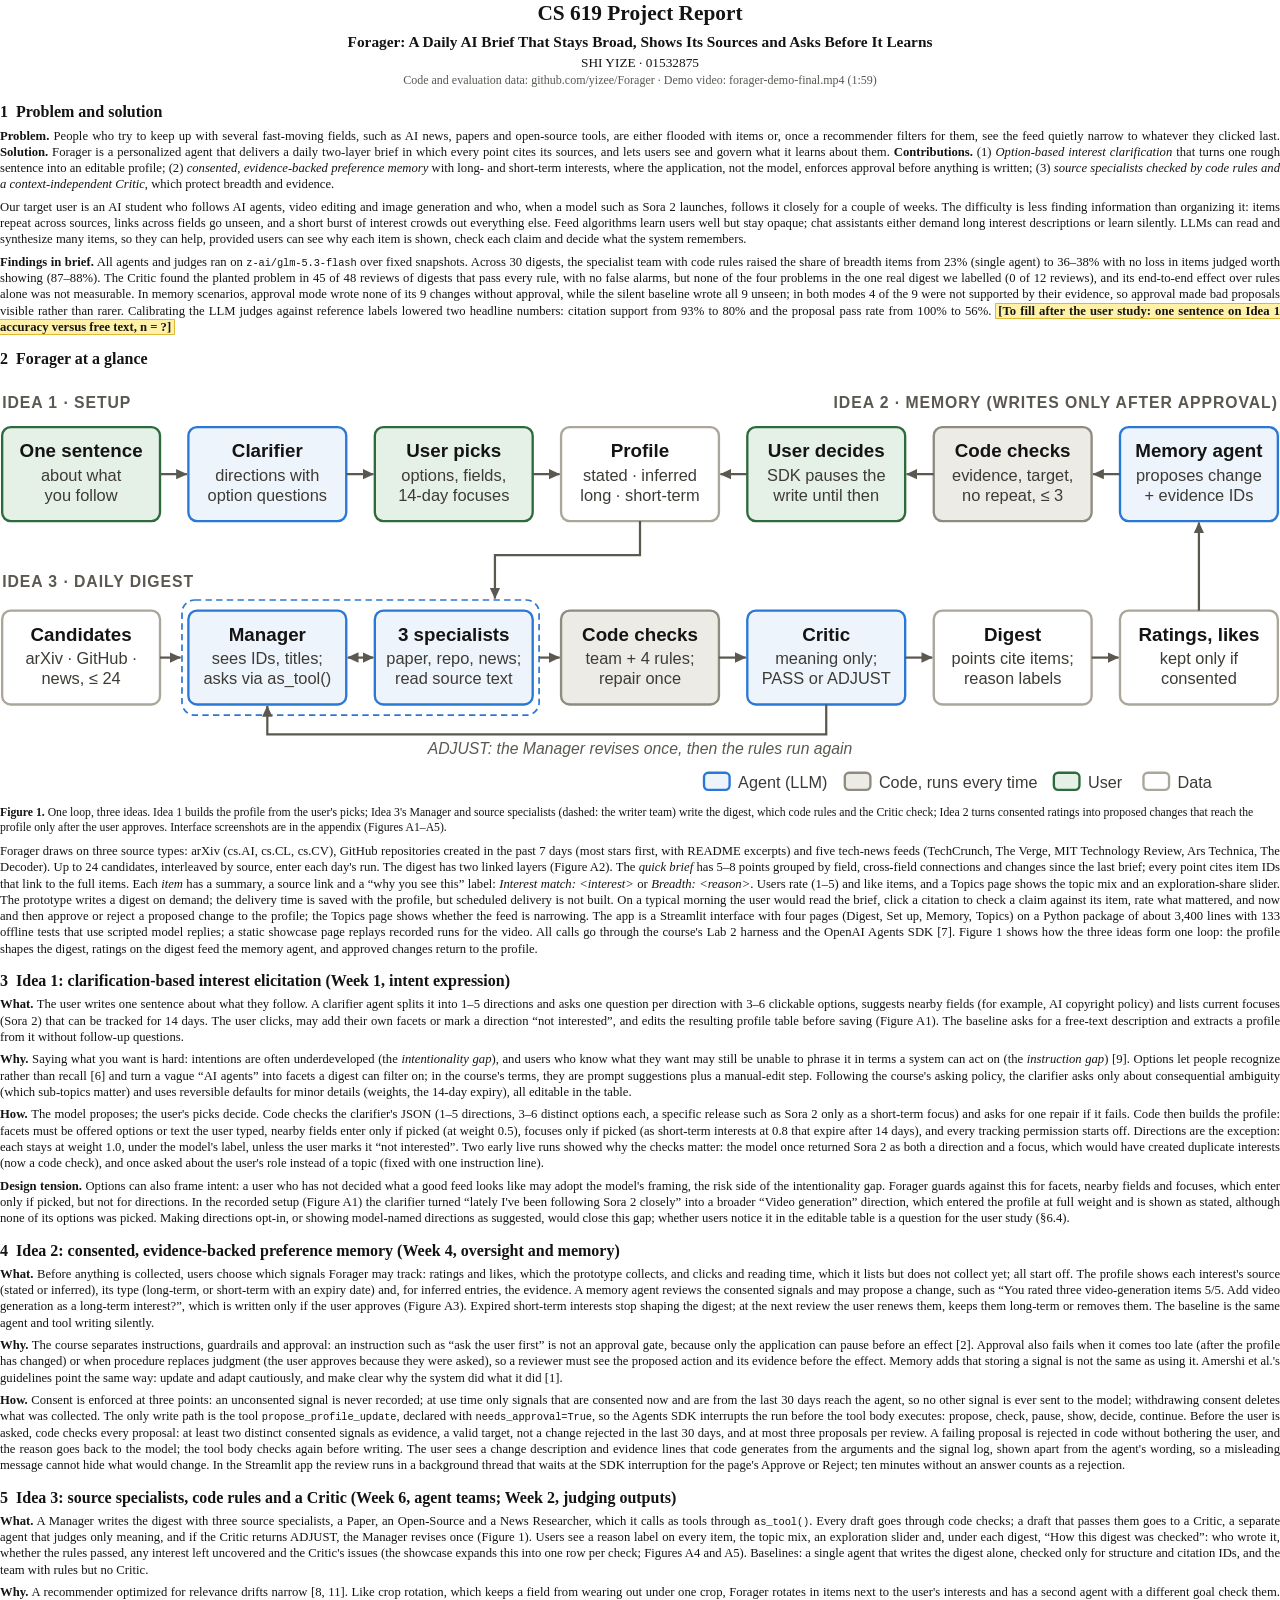
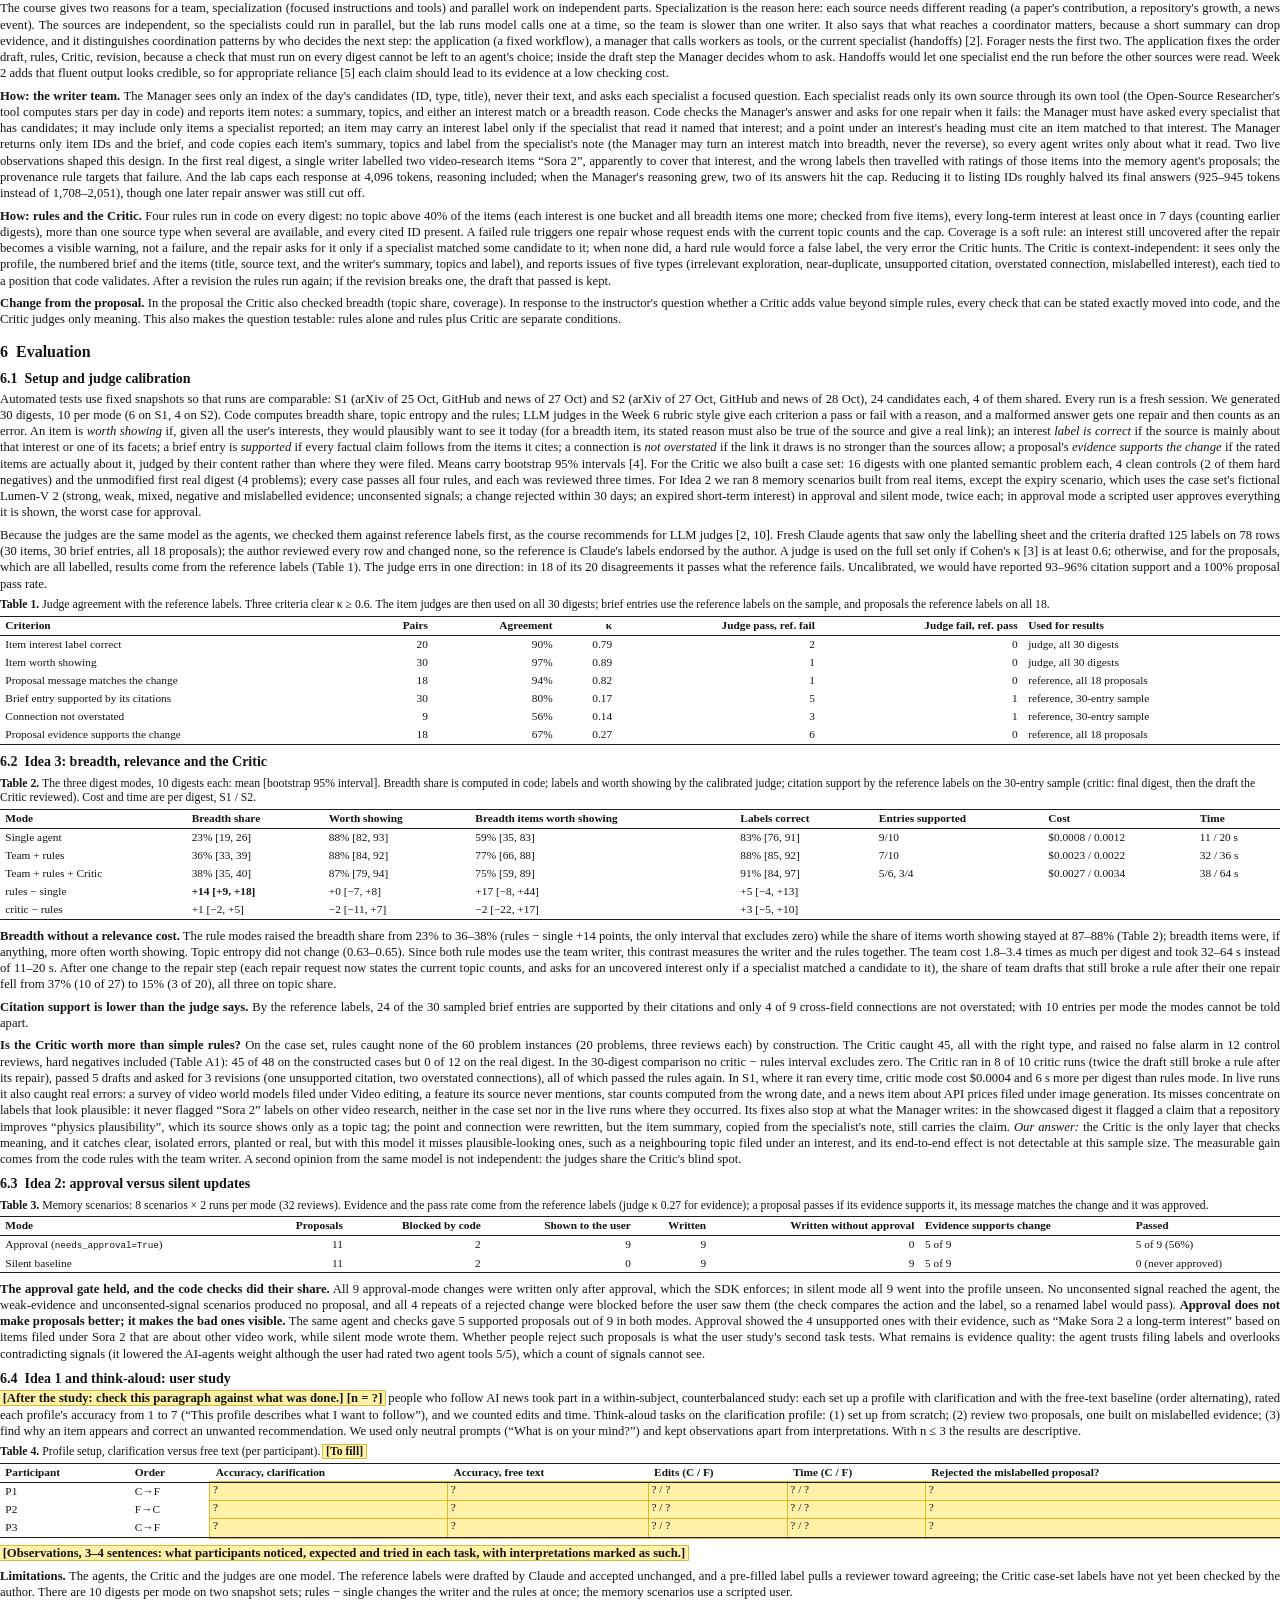
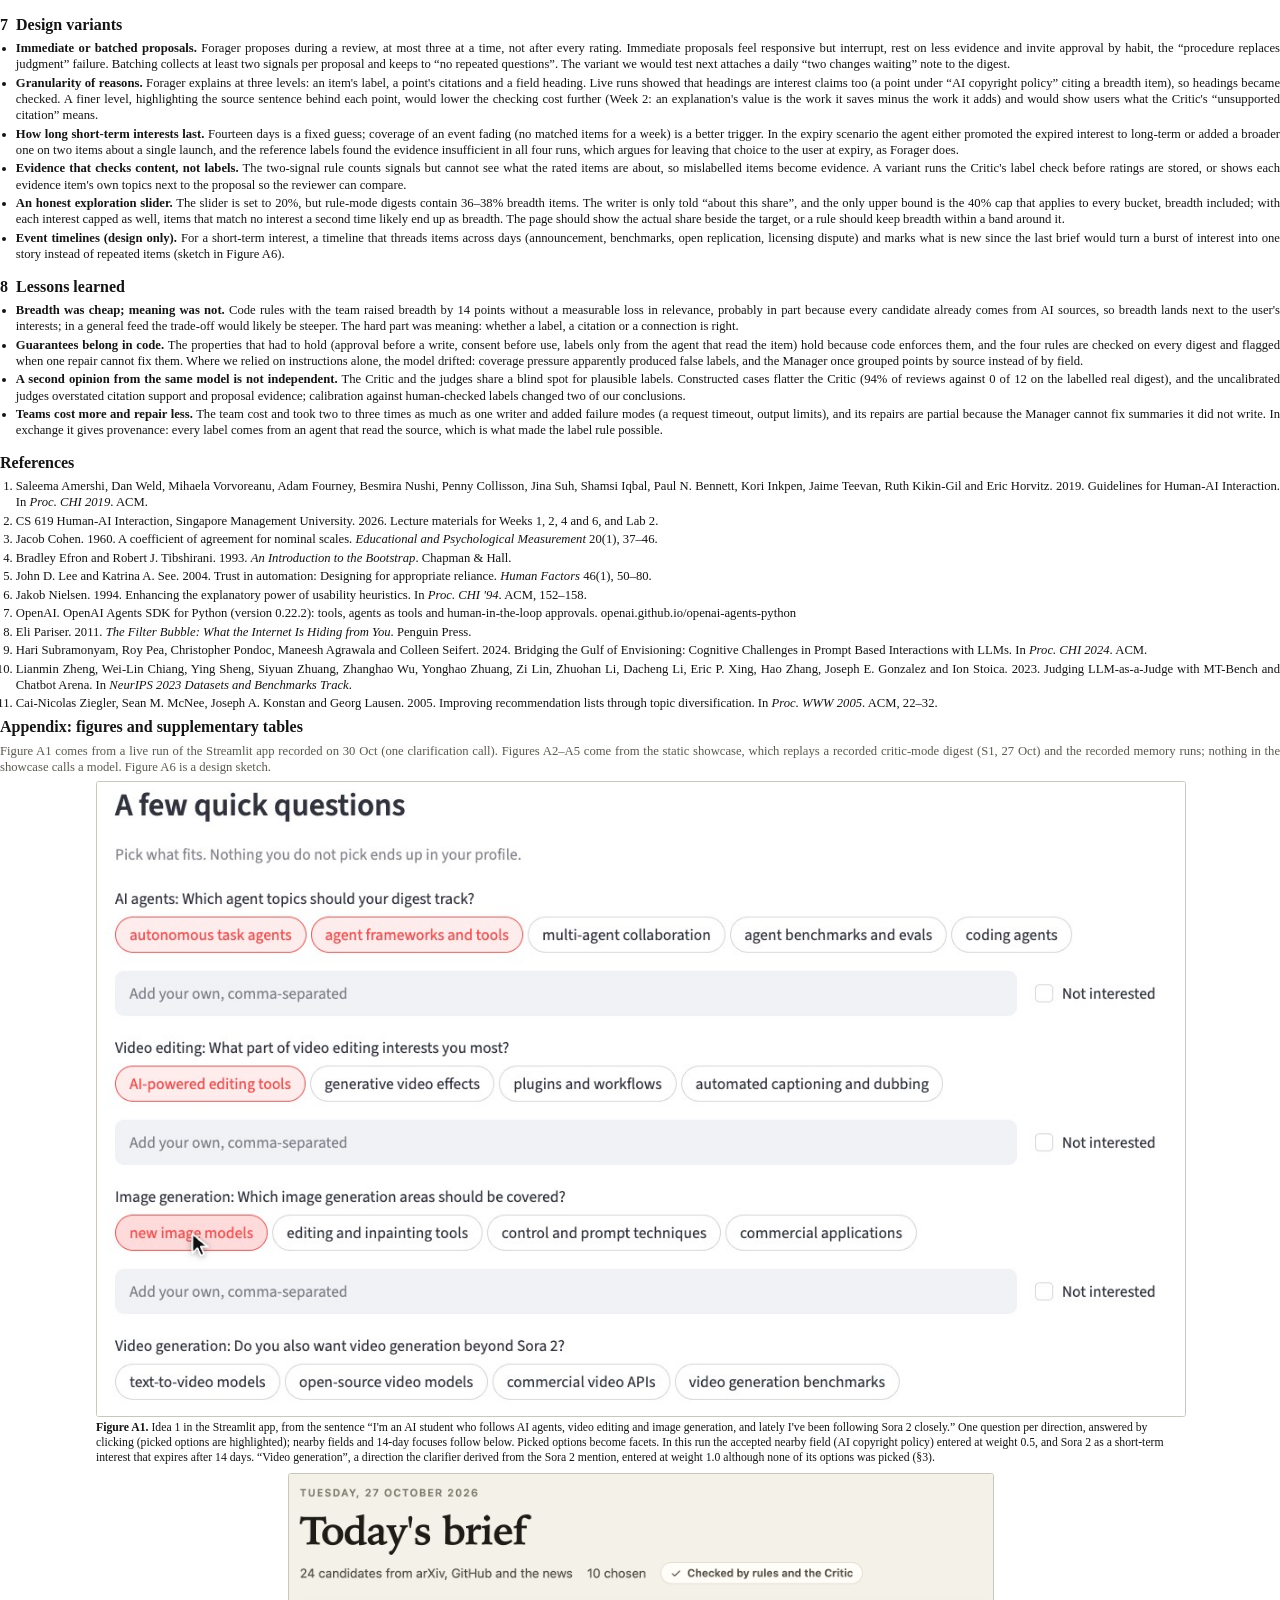
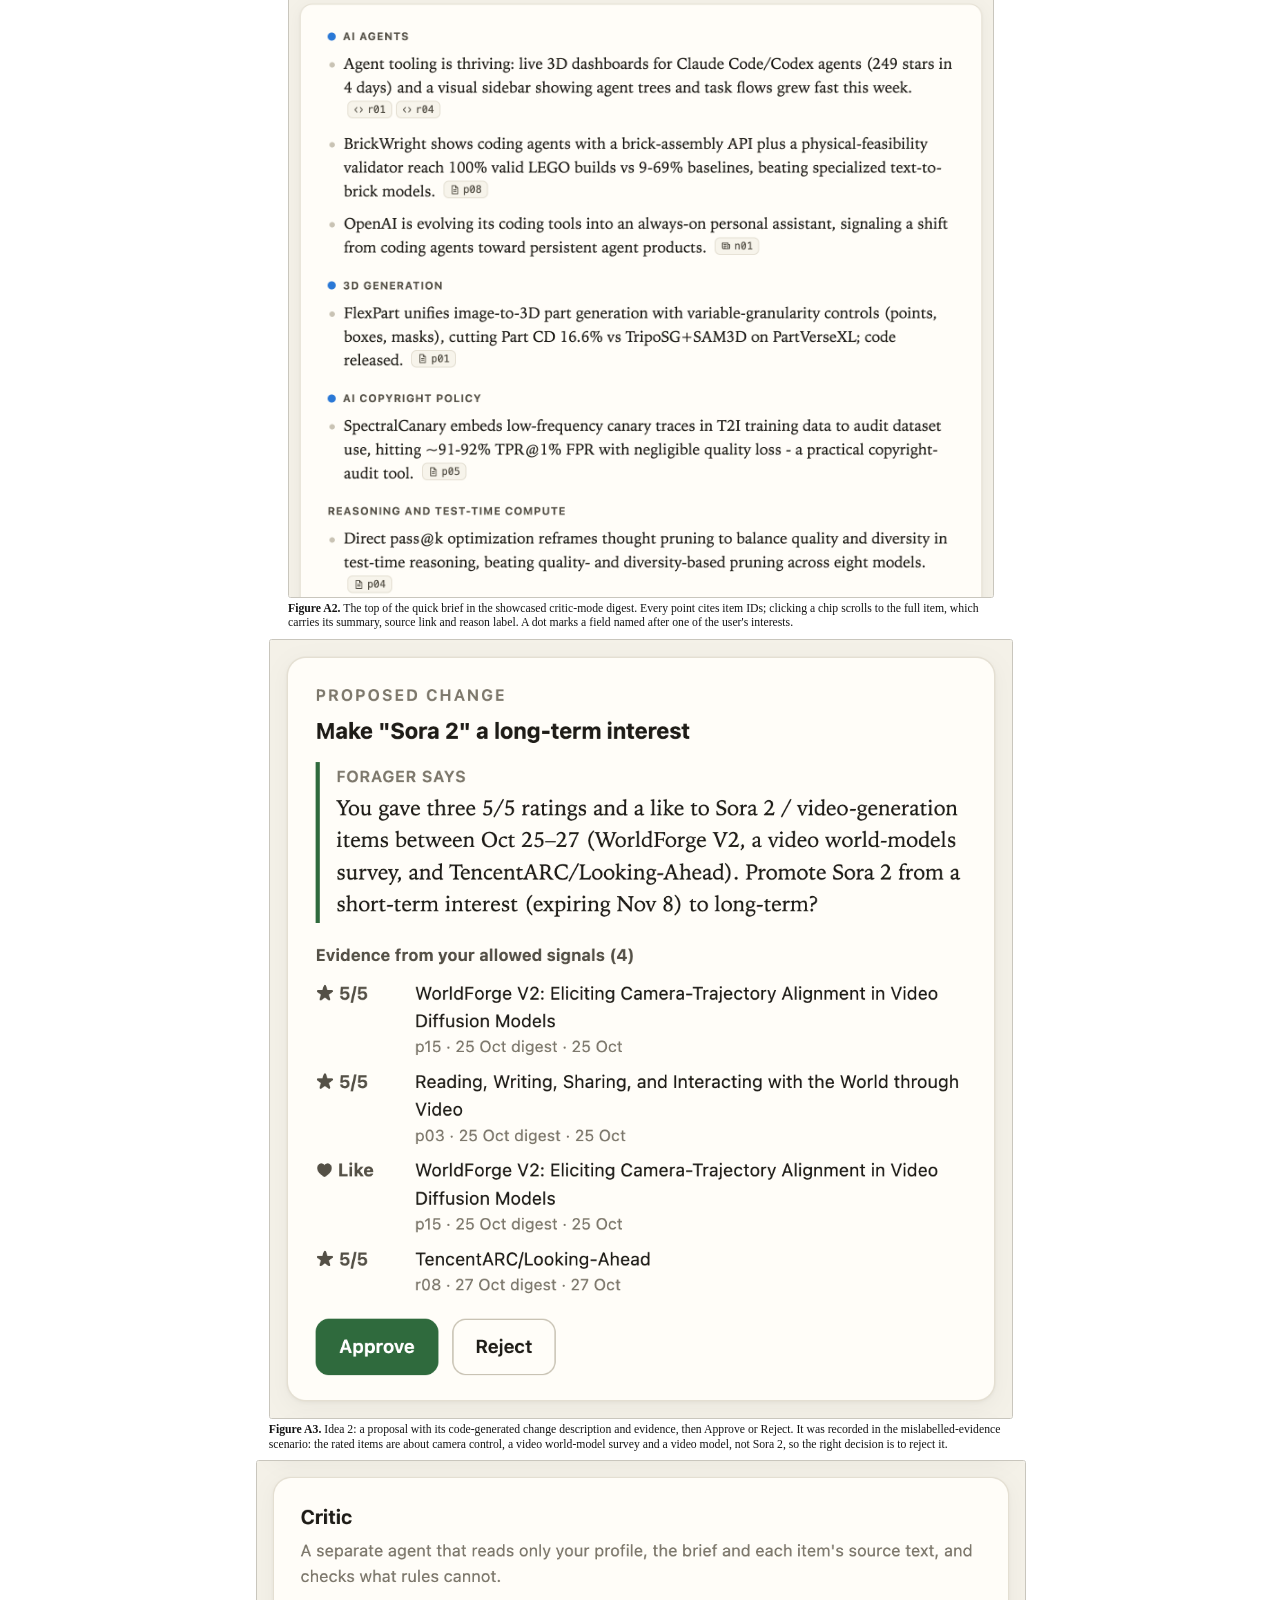
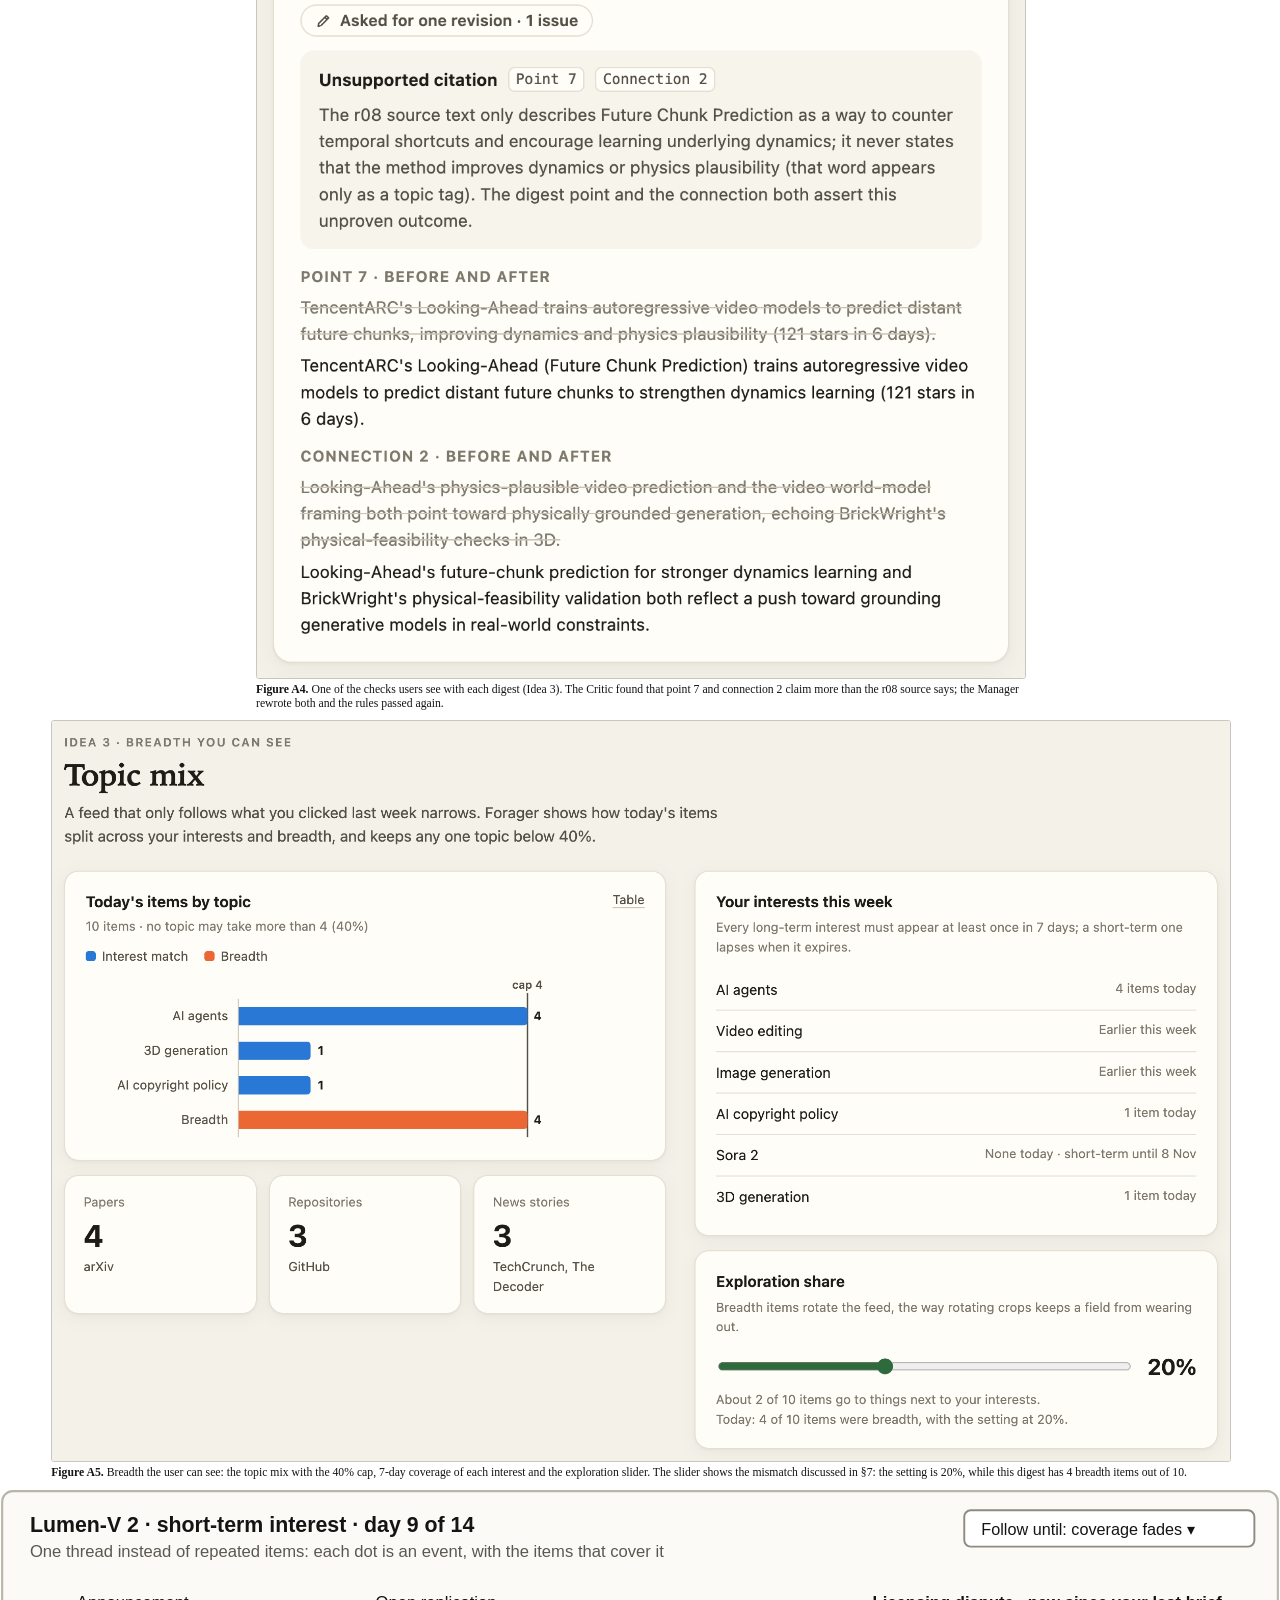
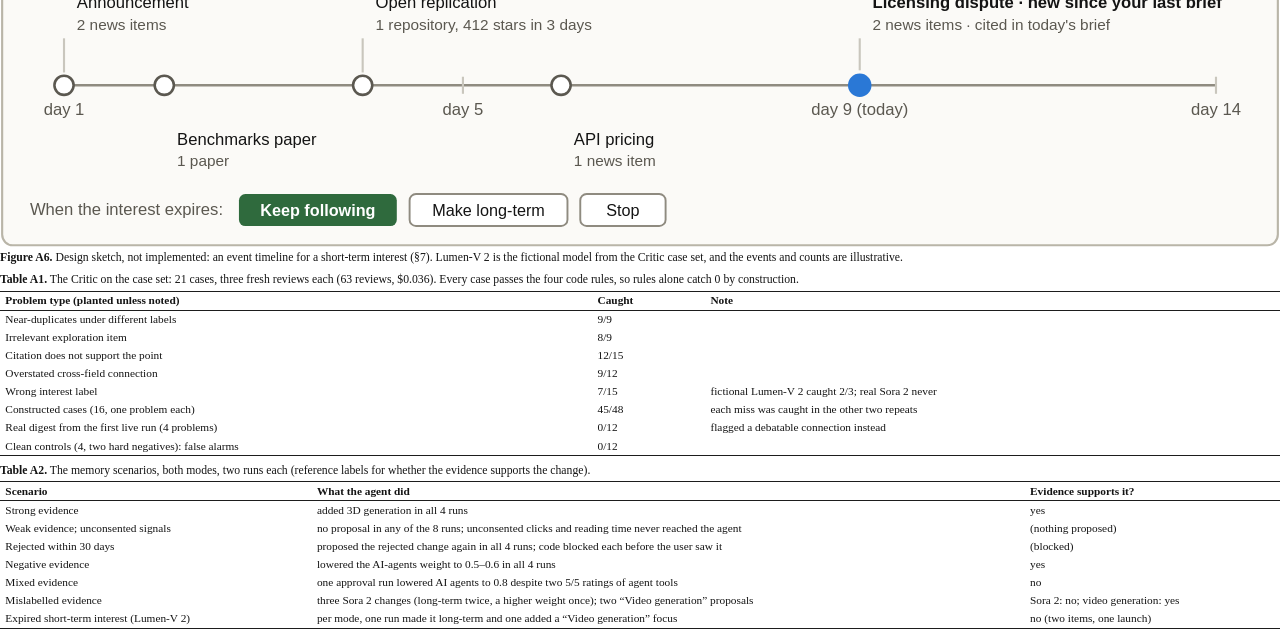
==== commit 9a208c45: "Remove the budget sentence from the report Co-Authored-By: Claude Opus 5.5 <noreply@anthropic.com>" ====
--- a/report/report.html
+++ b/report/report.html
@@ -147,7 +147,7 @@
     <rect class="data" x="206" y="0" width="12" height="8" rx="2"/><text class="lg" x="222" y="7">Data</text>
   </g>
 </svg>
-<figcaption><strong>Figure 1.</strong> One loop, three ideas. Idea 1 builds the profile from the user's picks; Idea 3's Manager and source specialists (dashed: the writer team) write the digest, which code rules and the Critic check; Idea 2 turns consented ratings into proposed changes that reach the profile only after the user approves. Interface screenshots are in the appendix (Figures A1–A5).</figcaption></figure><p>Forager draws on three source types: arXiv (cs.AI, cs.CL, cs.CV), GitHub repositories created in the past 7 days (most stars first, with README excerpts) and five tech-news feeds (TechCrunch, The Verge, MIT Technology Review, Ars Technica, The Decoder). Up to 24 candidates, interleaved by source, enter each day's run. The digest has two linked layers (Figure A2). The <em>quick brief</em> has 5–8 points grouped by field, cross-field connections and changes since the last brief; every point cites item IDs that link to the full items. Each <em>item</em> has a summary, a source link and a “why you see this” label: <em>Interest match: &lt;interest&gt;</em> or <em>Breadth: &lt;reason&gt;</em>. Users rate (1–5) and like items, and a Topics page shows the topic mix and an exploration-share slider. The prototype writes a digest on demand; the delivery time is saved with the profile, but scheduled delivery is not built. On a typical morning the user would read the brief, click a citation to check a claim against its item, rate what mattered, and now and then approve or reject a proposed change to the profile; the Topics page shows whether the feed is narrowing. The app is a Streamlit interface with four pages (Digest, Set up, Memory, Topics) on a Python package of about 3,400 lines with 133 offline tests that use scripted model replies; a static showcase page replays recorded runs for the video. All calls go through the course's Lab 2 harness and the OpenAI Agents SDK [7] under a $1 budget; the whole project, evaluation included, used $0.34 over 759 requests. Figure 1 shows how the three ideas form one loop: the profile shapes the digest, ratings on the digest feed the memory agent, and approved changes return to the profile.</p><h2 id="3-idea-1-clarification-based-interest-elicitation-week-1-intent-expression">3&ensp;Idea 1: clarification-based interest elicitation (Week 1, intent expression)</h2><p><strong>What.</strong> The user writes one sentence about what they follow. A clarifier agent splits it into 1–5 directions and asks one question per direction with 3–6 clickable options, suggests nearby fields (for example, AI copyright policy) and lists current focuses (Sora 2) that can be tracked for 14 days. The user clicks, may add their own facets or mark a direction “not interested”, and edits the resulting profile table before saving (Figure A1). The baseline asks for a free-text description and extracts a profile from it without follow-up questions.</p><p><strong>Why.</strong> Saying what you want is hard: intentions are often underdeveloped (the <em>intentionality gap</em>), and users who know what they want may still be unable to phrase it in terms a system can act on (the <em>instruction gap</em>) [9]. Options let people recognize rather than recall [6] and turn a vague “AI agents” into facets a digest can filter on; in the course's terms, they are prompt suggestions plus a manual-edit step. Following the course's asking policy, the clarifier asks only about consequential ambiguity (which sub-topics matter) and uses reversible defaults for minor details (weights, the 14-day expiry), all editable in the table.</p><p><strong>How.</strong> The model proposes; the user's picks decide. Code checks the clarifier's JSON (1–5 directions, 3–6 distinct options each, a specific release such as Sora 2 only as a short-term focus) and asks for one repair if it fails. Code then builds the profile: facets must be offered options or text the user typed, nearby fields enter only if picked (at weight 0.5), focuses only if picked (as short-term interests at 0.8 that expire after 14 days), and every tracking permission starts off. Directions are the exception: each stays at weight 1.0, under the model's label, unless the user marks it “not interested”. Two early live runs showed why the checks matter: the model once returned Sora 2 as both a direction and a focus, which would have created duplicate interests (now a code check), and once asked about the user's role instead of a topic (fixed with one instruction line).</p><p><strong>Design tension.</strong> Options can also frame intent: a user who has not decided what a good feed looks like may adopt the model's framing, the risk side of the intentionality gap. Forager guards against this for facets, nearby fields and focuses, which enter only if picked, but not for directions. In the recorded setup (Figure A1) the clarifier turned “lately I've been following Sora 2 closely” into a broader “Video generation” direction, which entered the profile at full weight and is shown as stated, although none of its options was picked. Making directions opt-in, or showing model-named directions as suggested, would close this gap; whether users notice it in the editable table is a question for the user study (§6.4).</p><h2 id="4-idea-2-consented-evidence-backed-preference-memory-week-4-oversight-and-memory">4&ensp;Idea 2: consented, evidence-backed preference memory (Week 4, oversight and memory)</h2><p><strong>What.</strong> Before anything is collected, users choose which signals Forager may track: ratings and likes, which the prototype collects, and clicks and reading time, which it lists but does not collect yet; all start off. The profile shows each interest's source (stated or inferred), its type (long-term, or short-term with an expiry date) and, for inferred entries, the evidence. A memory agent reviews the consented signals and may propose a change, such as “You rated three video-generation items 5/5. Add video generation as a long-term interest?”, which is written only if the user approves (Figure A3). Expired short-term interests stop shaping the digest; at the next review the user renews them, keeps them long-term or removes them. The baseline is the same agent and tool writing silently.</p><p><strong>Why.</strong> The course separates instructions, guardrails and approval: an instruction such as “ask the user first” is not an approval gate, because only the application can pause before an effect [2]. Approval also fails when it comes too late (after the profile has changed) or when procedure replaces judgment (the user approves because they were asked), so a reviewer must see the proposed action and its evidence before the effect. Memory adds that storing a signal is not the same as using it. Amershi et al.'s guidelines point the same way: update and adapt cautiously, and make clear why the system did what it did [1].</p><p><strong>How.</strong> Consent is enforced at three points: an unconsented signal is never recorded; at use time only signals that are consented now and are from the last 30 days reach the agent, so no other signal is ever sent to the model; withdrawing consent deletes what was collected. The only write path is the tool <code>propose_profile_update</code>, declared with <code>needs_approval=True</code>, so the Agents SDK interrupts the run before the tool body executes: propose, check, pause, show, decide, continue. Before the user is asked, code checks every proposal: at least two distinct consented signals as evidence, a valid target, not a change rejected in the last 30 days, and at most three proposals per review. A failing proposal is rejected in code without bothering the user, and the reason goes back to the model; the tool body checks again before writing. The user sees a change description and evidence lines that code generates from the arguments and the signal log, shown apart from the agent's wording, so a misleading message cannot hide what would change. In the Streamlit app the review runs in a background thread that waits at the SDK interruption for the page's Approve or Reject; ten minutes without an answer counts as a rejection.</p><h2 id="5-idea-3-source-specialists-code-rules-and-a-critic-week-6-agent-teams-week-2-judging-outputs">5&ensp;Idea 3: source specialists, code rules and a Critic (Week 6, agent teams; Week 2, judging outputs)</h2><p><strong>What.</strong> A Manager writes the digest with three source specialists, a Paper, an Open-Source and a News Researcher, which it calls as tools through <code>as_tool()</code>. Every draft goes through code checks; a draft that passes them goes to a Critic, a separate agent that judges only meaning, and if the Critic returns ADJUST, the Manager revises once (Figure 1). Users see a reason label on every item, the topic mix, an exploration slider and, under each digest, “How this digest was checked”: who wrote it, whether the rules passed, any interest left uncovered and the Critic's issues (the showcase expands this into one row per check; Figures A4 and A5). Baselines: a single agent that writes the digest alone, checked only for structure and citation IDs, and the team with rules but no Critic.</p><p><strong>Why.</strong> A recommender optimized for relevance drifts narrow [8, 11]. Like crop rotation, which keeps a field from wearing out under one crop, Forager rotates in items next to the user's interests and has a second agent with a different goal check them. The course gives two reasons for a team, specialization (focused instructions and tools) and parallel work on independent parts. Specialization is the reason here: each source needs different reading (a paper's contribution, a repository's growth, a news event). The sources are independent, so the specialists could run in parallel, but the lab runs model calls one at a time, so the team is slower than one writer. It also says that what reaches a coordinator matters, because a short summary can drop evidence, and it distinguishes coordination patterns by who decides the next step: the application (a fixed workflow), a manager that calls workers as tools, or the current specialist (handoffs) [2]. Forager nests the first two. The application fixes the order draft, rules, Critic, revision, because a check that must run on every digest cannot be left to an agent's choice; inside the draft step the Manager decides whom to ask. Handoffs would let one specialist end the run before the other sources were read. Week 2 adds that fluent output looks credible, so for appropriate reliance [5] each claim should lead to its evidence at a low checking cost.</p><p><strong>How: the writer team.</strong> The Manager sees only an index of the day's candidates (ID, type, title), never their text, and asks each specialist a focused question. Each specialist reads only its own source through its own tool (the Open-Source Researcher's tool computes stars per day in code) and reports item notes: a summary, topics, and either an interest match or a breadth reason. Code checks the Manager's answer and asks for one repair when it fails: the Manager must have asked every specialist that has candidates; it may include only items a specialist reported; an item may carry an interest label only if the specialist that read it named that interest; and a point under an interest's heading must cite an item matched to that interest. The Manager returns only item IDs and the brief, and code copies each item's summary, topics and label from the specialist's note (the Manager may turn an interest match into breadth, never the reverse), so every agent writes only about what it read. Two live observations shaped this design. In the first real digest, a single writer labelled two video-research items “Sora 2”, apparently to cover that interest, and the wrong labels then travelled with ratings of those items into the memory agent's proposals; the provenance rule targets that failure. And the lab caps each response at 4,096 tokens, reasoning included; when the Manager's reasoning grew, two of its answers hit the cap. Reducing it to listing IDs roughly halved its final answers (925–945 tokens instead of 1,708–2,051), though one later repair answer was still cut off.</p><p><strong>How: rules and the Critic.</strong> Four rules run in code on every digest: no topic above 40% of the items (each interest is one bucket and all breadth items one more; checked from five items), every long-term interest at least once in 7 days (counting earlier digests), more than one source type when several are available, and every cited ID present. A failed rule triggers one repair whose request ends with the current topic counts and the cap. Coverage is a soft rule: an interest still uncovered after the repair becomes a visible warning, not a failure, and the repair asks for it only if a specialist matched some candidate to it; when none did, a hard rule would force a false label, the very error the Critic hunts. The Critic is context-independent: it sees only the profile, the numbered brief and the items (title, source text, and the writer's summary, topics and label), and reports issues of five types (irrelevant exploration, near-duplicate, unsupported citation, overstated connection, mislabelled interest), each tied to a position that code validates. After a revision the rules run again; if the revision breaks one, the draft that passed is kept.</p><p><strong>Change from the proposal.</strong> In the proposal the Critic also checked breadth (topic share, coverage). In response to the instructor's question whether a Critic adds value beyond simple rules, every check that can be stated exactly moved into code, and the Critic judges only meaning. This also makes the question testable: rules alone and rules plus Critic are separate conditions.</p><h2 id="6-evaluation">6&ensp;Evaluation</h2><h3 id="61-setup-and-judge-calibration">6.1&ensp;Setup and judge calibration</h3><p>Automated tests use fixed snapshots so that runs are comparable: S1 (arXiv of 25 Oct, GitHub and news of 27 Oct) and S2 (arXiv of 27 Oct, GitHub and news of 28 Oct), 24 candidates each, 4 of them shared. Every run is a fresh session. We generated 30 digests, 10 per mode (6 on S1, 4 on S2). Code computes breadth share, topic entropy and the rules; LLM judges in the Week 6 rubric style give each criterion a pass or fail with a reason, and a malformed answer gets one repair and then counts as an error. An item is <em>worth showing</em> if, given all the user's interests, they would plausibly want to see it today (for a breadth item, its stated reason must also be true of the source and give a real link); an interest <em>label is correct</em> if the source is mainly about that interest or one of its facets; a brief entry is <em>supported</em> if every factual claim follows from the items it cites; a connection is <em>not overstated</em> if the link it draws is no stronger than the sources allow; a proposal's <em>evidence supports the change</em> if the rated items are actually about it, judged by their content rather than where they were filed. Means carry bootstrap 95% intervals [4]. For the Critic we also built a case set: 16 digests with one planted semantic problem each, 4 clean controls (2 of them hard negatives) and the unmodified first real digest (4 problems); every case passes all four rules, and each was reviewed three times. For Idea 2 we ran 8 memory scenarios built from real items, except the expiry scenario, which uses the case set's fictional Lumen-V 2 (strong, weak, mixed, negative and mislabelled evidence; unconsented signals; a change rejected within 30 days; an expired short-term interest) in approval and silent mode, twice each; in approval mode a scripted user approves everything it is shown, the worst case for approval.</p><p>Because the judges are the same model as the agents, we checked them against reference labels first, as the course recommends for LLM judges [2, 10]. Fresh Claude agents that saw only the labelling sheet and the criteria drafted 125 labels on 78 rows (30 items, 30 brief entries, all 18 proposals); the author reviewed every row and changed none, so the reference is Claude's labels endorsed by the author. A judge is used on the full set only if Cohen's κ [3] is at least 0.6; otherwise, and for the proposals, which are all labelled, results come from the reference labels (Table 1). The judge errs in one direction: in 18 of its 20 disagreements it passes what the reference fails. Uncalibrated, we would have reported 93–96% citation support and a 100% proposal pass rate.</p><div class="table-wrap"><p class="table-caption"><strong>Table 1.</strong> Judge agreement with the reference labels. Three criteria clear κ ≥ 0.6. The item judges are then used on all 30 digests; brief entries use the reference labels on the sample, and proposals the reference labels on all 18.</p><table><thead><tr class="header"><th>Criterion</th><th style="text-align: right;">Pairs</th><th style="text-align: right;">Agreement</th><th style="text-align: right;">κ</th><th style="text-align: right;">Judge pass, ref. fail</th><th style="text-align: right;">Judge fail, ref. pass</th><th>Used for results</th></tr></thead><tbody><tr class="odd"><td>Item interest label correct</td><td style="text-align: right;" class="nowrap">20</td><td style="text-align: right;" class="nowrap">90%</td><td style="text-align: right;" class="nowrap">0.79</td><td style="text-align: right;" class="nowrap">2</td><td style="text-align: right;" class="nowrap">0</td><td>judge, all 30 digests</td></tr><tr class="even"><td>Item worth showing</td><td style="text-align: right;" class="nowrap">30</td><td style="text-align: right;" class="nowrap">97%</td><td style="text-align: right;" class="nowrap">0.89</td><td style="text-align: right;" class="nowrap">1</td><td style="text-align: right;" class="nowrap">0</td><td>judge, all 30 digests</td></tr><tr class="odd"><td>Proposal message matches the change</td><td style="text-align: right;" class="nowrap">18</td><td style="text-align: right;" class="nowrap">94%</td><td style="text-align: right;" class="nowrap">0.82</td><td style="text-align: right;" class="nowrap">1</td><td style="text-align: right;" class="nowrap">0</td><td>reference, all 18 proposals</td></tr><tr class="even"><td>Brief entry supported by its citations</td><td style="text-align: right;" class="nowrap">30</td><td style="text-align: right;" class="nowrap">80%</td><td style="text-align: right;" class="nowrap">0.17</td><td style="text-align: right;" class="nowrap">5</td><td style="text-align: right;" class="nowrap">1</td><td>reference, 30-entry sample</td></tr><tr class="odd"><td>Connection not overstated</td><td style="text-align: right;" class="nowrap">9</td><td style="text-align: right;" class="nowrap">56%</td><td style="text-align: right;" class="nowrap">0.14</td><td style="text-align: right;" class="nowrap">3</td><td style="text-align: right;" class="nowrap">1</td><td>reference, 30-entry sample</td></tr><tr class="even"><td>Proposal evidence supports the change</td><td style="text-align: right;" class="nowrap">18</td><td style="text-align: right;" class="nowrap">67%</td><td style="text-align: right;" class="nowrap">0.27</td><td style="text-align: right;" class="nowrap">6</td><td style="text-align: right;" class="nowrap">0</td><td>reference, all 18 proposals</td></tr></tbody></table></div><h3 id="62-idea-3-breadth-relevance-and-the-critic">6.2&ensp;Idea 3: breadth, relevance and the Critic</h3><div class="table-wrap"><p class="table-caption"><strong>Table 2.</strong> The three digest modes, 10 digests each: mean [bootstrap 95% interval]. Breadth share is computed in code; labels and worth showing by the calibrated judge; citation support by the reference labels on the 30-entry sample (critic: final digest, then the draft the Critic reviewed). Cost and time are per digest, S1 / S2.</p><table><thead><tr class="header"><th>Mode</th><th>Breadth share</th><th>Worth showing</th><th>Breadth items worth showing</th><th>Labels correct</th><th>Entries supported</th><th>Cost</th><th>Time</th></tr></thead><tbody><tr class="odd"><td>Single agent</td><td class="nowrap">23% [19, 26]</td><td class="nowrap">88% [82, 93]</td><td class="nowrap">59% [35, 83]</td><td class="nowrap">83% [76, 91]</td><td class="nowrap">9/10</td><td class="nowrap">$0.0008 / 0.0012</td><td class="nowrap">11 / 20 s</td></tr><tr class="even"><td>Team + rules</td><td class="nowrap">36% [33, 39]</td><td class="nowrap">88% [84, 92]</td><td class="nowrap">77% [66, 88]</td><td class="nowrap">88% [85, 92]</td><td class="nowrap">7/10</td><td class="nowrap">$0.0023 / 0.0022</td><td class="nowrap">32 / 36 s</td></tr><tr class="odd"><td>Team + rules + Critic</td><td class="nowrap">38% [35, 40]</td><td class="nowrap">87% [79, 94]</td><td class="nowrap">75% [59, 89]</td><td class="nowrap">91% [84, 97]</td><td class="nowrap">5/6, 3/4</td><td class="nowrap">$0.0027 / 0.0034</td><td class="nowrap">38 / 64 s</td></tr><tr class="even"><td>rules − single</td><td class="nowrap"><strong>+14 [+9, +18]</strong></td><td class="nowrap">+0 [−7, +8]</td><td class="nowrap">+17 [−8, +44]</td><td class="nowrap">+5 [−4, +13]</td><td></td><td></td><td></td></tr><tr class="odd"><td>critic − rules</td><td class="nowrap">+1 [−2, +5]</td><td class="nowrap">−2 [−11, +7]</td><td class="nowrap">−2 [−22, +17]</td><td class="nowrap">+3 [−5, +10]</td><td></td><td></td><td></td></tr></tbody></table></div><p><strong>Breadth without a relevance cost.</strong> The rule modes raised the breadth share from 23% to 36–38% (rules − single +14 points, the only interval that excludes zero) while the share of items worth showing stayed at 87–88% (Table 2); breadth items were, if anything, more often worth showing. Topic entropy did not change (0.63–0.65). Since both rule modes use the team writer, this contrast measures the writer and the rules together. The team cost 1.8–3.4 times as much per digest and took 32–64 s instead of 11–20 s. After one change to the repair step (each repair request now states the current topic counts, and asks for an uncovered interest only if a specialist matched a candidate to it), the share of team drafts that still broke a rule after their one repair fell from 37% (10 of 27) to 15% (3 of 20), all three on topic share.</p><p><strong>Citation support is lower than the judge says.</strong> By the reference labels, 24 of the 30 sampled brief entries are supported by their citations and only 4 of 9 cross-field connections are not overstated; with 10 entries per mode the modes cannot be told apart.</p><p><strong>Is the Critic worth more than simple rules?</strong> On the case set, rules caught none of the 60 problem instances (20 problems, three reviews each) by construction. The Critic caught 45, all with the right type, and raised no false alarm in 12 control reviews, hard negatives included (Table A1): 45 of 48 on the constructed cases but 0 of 12 on the real digest. In the 30-digest comparison no critic − rules interval excludes zero. The Critic ran in 8 of 10 critic runs (twice the draft still broke a rule after its repair), passed 5 drafts and asked for 3 revisions (one unsupported citation, two overstated connections), all of which passed the rules again. In S1, where it ran every time, critic mode cost $0.0004 and 6 s more per digest than rules mode. In live runs it also caught real errors: a survey of video world models filed under Video editing, a feature its source never mentions, star counts computed from the wrong date, and a news item about API prices filed under image generation. Its misses concentrate on labels that look plausible: it never flagged “Sora 2” labels on other video research, neither in the case set nor in the live runs where they occurred. Its fixes also stop at what the Manager writes: in the showcased digest it flagged a claim that a repository improves “physics plausibility”, which its source shows only as a topic tag; the point and connection were rewritten, but the item summary, copied from the specialist's note, still carries the claim. <em>Our answer:</em> the Critic is the only layer that checks meaning, and it catches clear, isolated errors, planted or real, but with this model it misses plausible-looking ones, such as a neighbouring topic filed under an interest, and its end-to-end effect is not detectable at this sample size. The measurable gain comes from the code rules with the team writer. A second opinion from the same model is not independent: the judges share the Critic's blind spot.</p><h3 id="63-idea-2-approval-versus-silent-updates">6.3&ensp;Idea 2: approval versus silent updates</h3><div class="table-wrap"><p class="table-caption"><strong>Table 3.</strong> Memory scenarios: 8 scenarios × 2 runs per mode (32 reviews). Evidence and the pass rate come from the reference labels (judge κ 0.27 for evidence); a proposal passes if its evidence supports it, its message matches the change and it was approved.</p><table><thead><tr class="header"><th>Mode</th><th style="text-align: right;">Proposals</th><th style="text-align: right;">Blocked by code</th><th style="text-align: right;">Shown to the user</th><th style="text-align: right;">Written</th><th style="text-align: right;">Written without approval</th><th>Evidence supports change</th><th>Passed</th></tr></thead><tbody><tr class="odd"><td>Approval (<code>needs_approval=True</code>)</td><td style="text-align: right;" class="nowrap">11</td><td style="text-align: right;" class="nowrap">2</td><td style="text-align: right;" class="nowrap">9</td><td style="text-align: right;" class="nowrap">9</td><td style="text-align: right;" class="nowrap">0</td><td>5 of 9</td><td>5 of 9 (56%)</td></tr><tr class="even"><td>Silent baseline</td><td style="text-align: right;" class="nowrap">11</td><td style="text-align: right;" class="nowrap">2</td><td style="text-align: right;" class="nowrap">0</td><td style="text-align: right;" class="nowrap">9</td><td style="text-align: right;" class="nowrap">9</td><td>5 of 9</td><td>0 (never approved)</td></tr></tbody></table></div><p><strong>The approval gate held, and the code checks did their share.</strong> All 9 approval-mode changes were written only after approval, which the SDK enforces; in silent mode all 9 went into the profile unseen. No unconsented signal reached the agent, the weak-evidence and unconsented-signal scenarios produced no proposal, and all 4 repeats of a rejected change were blocked before the user saw them (the check compares the action and the label, so a renamed label would pass). <strong>Approval does not make proposals better; it makes the bad ones visible.</strong> The same agent and checks gave 5 supported proposals out of 9 in both modes. Approval showed the 4 unsupported ones with their evidence, such as “Make Sora 2 a long-term interest” based on items filed under Sora 2 that are about other video work, while silent mode wrote them. Whether people reject such proposals is what the user study's second task tests. What remains is evidence quality: the agent trusts filing labels and overlooks contradicting signals (it lowered the AI-agents weight although the user had rated two agent tools 5/5), which a count of signals cannot see.</p><h3 id="64-idea-1-and-think-aloud-user-study">6.4&ensp;Idea 1 and think-aloud: user study</h3><p><strong class="todo">[After the study: check this paragraph against what was done.] [n = ?]</strong> people who follow AI news took part in a within-subject, counterbalanced study: each set up a profile with clarification and with the free-text baseline (order alternating), rated each profile's accuracy from 1 to 7 (“This profile describes what I want to follow”), and we counted edits and time. Think-aloud tasks on the clarification profile: (1) set up from scratch; (2) review two proposals, one built on mislabelled evidence; (3) find why an item appears and correct an unwanted recommendation. We used only neutral prompts (“What is on your mind?”) and kept observations apart from interpretations. With n ≤ 3 the results are descriptive.</p><div class="table-wrap"><p class="table-caption"><strong>Table 4.</strong> Profile setup, clarification versus free text (per participant). <strong class="todo">[To fill]</strong></p><table><thead><tr class="header"><th>Participant</th><th>Order</th><th>Accuracy, clarification</th><th>Accuracy, free text</th><th>Edits (C / F)</th><th>Time (C / F)</th><th>Rejected the mislabelled proposal?</th></tr></thead><tbody><tr class="odd"><td>P1</td><td>C→F</td><td class="todo">?</td><td class="todo">?</td><td class="todo">? / ?</td><td class="todo">? / ?</td><td class="todo">?</td></tr><tr class="even"><td>P2</td><td>F→C</td><td class="todo">?</td><td class="todo">?</td><td class="todo">? / ?</td><td class="todo">? / ?</td><td class="todo">?</td></tr><tr class="odd"><td>P3</td><td>C→F</td><td class="todo">?</td><td class="todo">?</td><td class="todo">? / ?</td><td class="todo">? / ?</td><td class="todo">?</td></tr></tbody></table></div><p><strong class="todo">[Observations, 3–4 sentences: what participants noticed, expected and tried in each task, with interpretations marked as such.]</strong></p><p><strong>Limitations.</strong> The agents, the Critic and the judges are one model. The reference labels were drafted by Claude and accepted unchanged, and a pre-filled label pulls a reviewer toward agreeing; the Critic case-set labels have not yet been checked by the author. There are 10 digests per mode on two snapshot sets; rules − single changes the writer and the rules at once; the memory scenarios use a scripted user.</p><h2 id="7-design-variants">7&ensp;Design variants</h2><ul><li><strong>Immediate or batched proposals.</strong> Forager proposes during a review, at most three at a time, not after every rating. Immediate proposals feel responsive but interrupt, rest on less evidence and invite approval by habit, the “procedure replaces judgment” failure. Batching collects at least two signals per proposal and keeps to “no repeated questions”. The variant we would test next attaches a daily “two changes waiting” note to the digest.</li><li><strong>Granularity of reasons.</strong> Forager explains at three levels: an item's label, a point's citations and a field heading. Live runs showed that headings are interest claims too (a point under “AI copyright policy” citing a breadth item), so headings became checked. A finer level, highlighting the source sentence behind each point, would lower the checking cost further (Week 2: an explanation's value is the work it saves minus the work it adds) and would show users what the Critic's “unsupported citation” means.</li><li><strong>How long short-term interests last.</strong> Fourteen days is a fixed guess; coverage of an event fading (no matched items for a week) is a better trigger. In the expiry scenario the agent either promoted the expired interest to long-term or added a broader one on two items about a single launch, and the reference labels found the evidence insufficient in all four runs, which argues for leaving that choice to the user at expiry, as Forager does.</li><li><strong>Evidence that checks content, not labels.</strong> The two-signal rule counts signals but cannot see what the rated items are about, so mislabelled items become evidence. A variant runs the Critic's label check before ratings are stored, or shows each evidence item's own topics next to the proposal so the reviewer can compare.</li><li><strong>An honest exploration slider.</strong> The slider is set to 20%, but rule-mode digests contain 36–38% breadth items. The writer is only told “about this share”, and the only upper bound is the 40% cap that applies to every bucket, breadth included; with each interest capped as well, items that match no interest a second time likely end up as breadth. The page should show the actual share beside the target, or a rule should keep breadth within a band around it.</li><li><strong>Event timelines (design only).</strong> For a short-term interest, a timeline that threads items across days (announcement, benchmarks, open replication, licensing dispute) and marks what is new since the last brief would turn a burst of interest into one story instead of repeated items (sketch in Figure A6).</li></ul><h2 id="8-lessons-learned">8&ensp;Lessons learned</h2><ul><li><strong>Breadth was cheap; meaning was not.</strong> Code rules with the team raised breadth by 14 points without a measurable loss in relevance, probably in part because every candidate already comes from AI sources, so breadth lands next to the user's interests; in a general feed the trade-off would likely be steeper. The hard part was meaning: whether a label, a citation or a connection is right.</li><li><strong>Guarantees belong in code.</strong> The properties that had to hold (approval before a write, consent before use, labels only from the agent that read the item) hold because code enforces them, and the four rules are checked on every digest and flagged when one repair cannot fix them. Where we relied on instructions alone, the model drifted: coverage pressure apparently produced false labels, and the Manager once grouped points by source instead of by field.</li><li><strong>A second opinion from the same model is not independent.</strong> The Critic and the judges share a blind spot for plausible labels. Constructed cases flatter the Critic (94% of reviews against 0 of 12 on the labelled real digest), and the uncalibrated judges overstated citation support and proposal evidence; calibration against human-checked labels changed two of our conclusions.</li><li><strong>Teams cost more and repair less.</strong> The team cost and took two to three times as much as one writer and added failure modes (a request timeout, output limits), and its repairs are partial because the Manager cannot fix summaries it did not write. In exchange it gives provenance: every label comes from an agent that read the source, which is what made the label rule possible.</li></ul><h2 id="references">References</h2><ol type="1"><li>Saleema Amershi, Dan Weld, Mihaela Vorvoreanu, Adam Fourney, Besmira Nushi, Penny Collisson, Jina Suh, Shamsi Iqbal, Paul N. Bennett, Kori Inkpen, Jaime Teevan, Ruth Kikin-Gil and Eric Horvitz. 2019. Guidelines for Human-AI Interaction. In <em>Proc. CHI 2019</em>. ACM.</li><li>CS 619 Human-AI Interaction, Singapore Management University. 2026. Lecture materials for Weeks 1, 2, 4 and 6, and Lab 2.</li><li>Jacob Cohen. 1960. A coefficient of agreement for nominal scales. <em>Educational and Psychological Measurement</em> 20(1), 37–46.</li><li>Bradley Efron and Robert J. Tibshirani. 1993. <em>An Introduction to the Bootstrap</em>. Chapman &amp; Hall.</li><li>John D. Lee and Katrina A. See. 2004. Trust in automation: Designing for appropriate reliance. <em>Human Factors</em> 46(1), 50–80.</li><li>Jakob Nielsen. 1994. Enhancing the explanatory power of usability heuristics. In <em>Proc. CHI '94</em>. ACM, 152–158.</li><li>OpenAI. OpenAI Agents SDK for Python (version 0.22.2): tools, agents as tools and human-in-the-loop approvals. <a href="https://openai.github.io/openai-agents-python/">openai.github.io/openai-agents-python</a></li><li>Eli Pariser. 2011. <em>The Filter Bubble: What the Internet Is Hiding from You</em>. Penguin Press.</li><li>Hari Subramonyam, Roy Pea, Christopher Pondoc, Maneesh Agrawala and Colleen Seifert. 2024. Bridging the Gulf of Envisioning: Cognitive Challenges in Prompt Based Interactions with LLMs. In <em>Proc. CHI 2024</em>. ACM.</li><li>Lianmin Zheng, Wei-Lin Chiang, Ying Sheng, Siyuan Zhuang, Zhanghao Wu, Yonghao Zhuang, Zi Lin, Zhuohan Li, Dacheng Li, Eric P. Xing, Hao Zhang, Joseph E. Gonzalez and Ion Stoica. 2023. Judging LLM-as-a-Judge with MT-Bench and Chatbot Arena. In <em>NeurIPS 2023 Datasets and Benchmarks Track</em>.</li><li>Cai-Nicolas Ziegler, Sean M. McNee, Joseph A. Konstan and Georg Lausen. 2005. Improving recommendation lists through topic diversification. In <em>Proc. WWW 2005</em>. ACM, 22–32.</li></ol><section class="appendix">
+<figcaption><strong>Figure 1.</strong> One loop, three ideas. Idea 1 builds the profile from the user's picks; Idea 3's Manager and source specialists (dashed: the writer team) write the digest, which code rules and the Critic check; Idea 2 turns consented ratings into proposed changes that reach the profile only after the user approves. Interface screenshots are in the appendix (Figures A1–A5).</figcaption></figure><p>Forager draws on three source types: arXiv (cs.AI, cs.CL, cs.CV), GitHub repositories created in the past 7 days (most stars first, with README excerpts) and five tech-news feeds (TechCrunch, The Verge, MIT Technology Review, Ars Technica, The Decoder). Up to 24 candidates, interleaved by source, enter each day's run. The digest has two linked layers (Figure A2). The <em>quick brief</em> has 5–8 points grouped by field, cross-field connections and changes since the last brief; every point cites item IDs that link to the full items. Each <em>item</em> has a summary, a source link and a “why you see this” label: <em>Interest match: &lt;interest&gt;</em> or <em>Breadth: &lt;reason&gt;</em>. Users rate (1–5) and like items, and a Topics page shows the topic mix and an exploration-share slider. The prototype writes a digest on demand; the delivery time is saved with the profile, but scheduled delivery is not built. On a typical morning the user would read the brief, click a citation to check a claim against its item, rate what mattered, and now and then approve or reject a proposed change to the profile; the Topics page shows whether the feed is narrowing. The app is a Streamlit interface with four pages (Digest, Set up, Memory, Topics) on a Python package of about 3,400 lines with 133 offline tests that use scripted model replies; a static showcase page replays recorded runs for the video. All calls go through the course's Lab 2 harness and the OpenAI Agents SDK [7]. Figure 1 shows how the three ideas form one loop: the profile shapes the digest, ratings on the digest feed the memory agent, and approved changes return to the profile.</p><h2 id="3-idea-1-clarification-based-interest-elicitation-week-1-intent-expression">3&ensp;Idea 1: clarification-based interest elicitation (Week 1, intent expression)</h2><p><strong>What.</strong> The user writes one sentence about what they follow. A clarifier agent splits it into 1–5 directions and asks one question per direction with 3–6 clickable options, suggests nearby fields (for example, AI copyright policy) and lists current focuses (Sora 2) that can be tracked for 14 days. The user clicks, may add their own facets or mark a direction “not interested”, and edits the resulting profile table before saving (Figure A1). The baseline asks for a free-text description and extracts a profile from it without follow-up questions.</p><p><strong>Why.</strong> Saying what you want is hard: intentions are often underdeveloped (the <em>intentionality gap</em>), and users who know what they want may still be unable to phrase it in terms a system can act on (the <em>instruction gap</em>) [9]. Options let people recognize rather than recall [6] and turn a vague “AI agents” into facets a digest can filter on; in the course's terms, they are prompt suggestions plus a manual-edit step. Following the course's asking policy, the clarifier asks only about consequential ambiguity (which sub-topics matter) and uses reversible defaults for minor details (weights, the 14-day expiry), all editable in the table.</p><p><strong>How.</strong> The model proposes; the user's picks decide. Code checks the clarifier's JSON (1–5 directions, 3–6 distinct options each, a specific release such as Sora 2 only as a short-term focus) and asks for one repair if it fails. Code then builds the profile: facets must be offered options or text the user typed, nearby fields enter only if picked (at weight 0.5), focuses only if picked (as short-term interests at 0.8 that expire after 14 days), and every tracking permission starts off. Directions are the exception: each stays at weight 1.0, under the model's label, unless the user marks it “not interested”. Two early live runs showed why the checks matter: the model once returned Sora 2 as both a direction and a focus, which would have created duplicate interests (now a code check), and once asked about the user's role instead of a topic (fixed with one instruction line).</p><p><strong>Design tension.</strong> Options can also frame intent: a user who has not decided what a good feed looks like may adopt the model's framing, the risk side of the intentionality gap. Forager guards against this for facets, nearby fields and focuses, which enter only if picked, but not for directions. In the recorded setup (Figure A1) the clarifier turned “lately I've been following Sora 2 closely” into a broader “Video generation” direction, which entered the profile at full weight and is shown as stated, although none of its options was picked. Making directions opt-in, or showing model-named directions as suggested, would close this gap; whether users notice it in the editable table is a question for the user study (§6.4).</p><h2 id="4-idea-2-consented-evidence-backed-preference-memory-week-4-oversight-and-memory">4&ensp;Idea 2: consented, evidence-backed preference memory (Week 4, oversight and memory)</h2><p><strong>What.</strong> Before anything is collected, users choose which signals Forager may track: ratings and likes, which the prototype collects, and clicks and reading time, which it lists but does not collect yet; all start off. The profile shows each interest's source (stated or inferred), its type (long-term, or short-term with an expiry date) and, for inferred entries, the evidence. A memory agent reviews the consented signals and may propose a change, such as “You rated three video-generation items 5/5. Add video generation as a long-term interest?”, which is written only if the user approves (Figure A3). Expired short-term interests stop shaping the digest; at the next review the user renews them, keeps them long-term or removes them. The baseline is the same agent and tool writing silently.</p><p><strong>Why.</strong> The course separates instructions, guardrails and approval: an instruction such as “ask the user first” is not an approval gate, because only the application can pause before an effect [2]. Approval also fails when it comes too late (after the profile has changed) or when procedure replaces judgment (the user approves because they were asked), so a reviewer must see the proposed action and its evidence before the effect. Memory adds that storing a signal is not the same as using it. Amershi et al.'s guidelines point the same way: update and adapt cautiously, and make clear why the system did what it did [1].</p><p><strong>How.</strong> Consent is enforced at three points: an unconsented signal is never recorded; at use time only signals that are consented now and are from the last 30 days reach the agent, so no other signal is ever sent to the model; withdrawing consent deletes what was collected. The only write path is the tool <code>propose_profile_update</code>, declared with <code>needs_approval=True</code>, so the Agents SDK interrupts the run before the tool body executes: propose, check, pause, show, decide, continue. Before the user is asked, code checks every proposal: at least two distinct consented signals as evidence, a valid target, not a change rejected in the last 30 days, and at most three proposals per review. A failing proposal is rejected in code without bothering the user, and the reason goes back to the model; the tool body checks again before writing. The user sees a change description and evidence lines that code generates from the arguments and the signal log, shown apart from the agent's wording, so a misleading message cannot hide what would change. In the Streamlit app the review runs in a background thread that waits at the SDK interruption for the page's Approve or Reject; ten minutes without an answer counts as a rejection.</p><h2 id="5-idea-3-source-specialists-code-rules-and-a-critic-week-6-agent-teams-week-2-judging-outputs">5&ensp;Idea 3: source specialists, code rules and a Critic (Week 6, agent teams; Week 2, judging outputs)</h2><p><strong>What.</strong> A Manager writes the digest with three source specialists, a Paper, an Open-Source and a News Researcher, which it calls as tools through <code>as_tool()</code>. Every draft goes through code checks; a draft that passes them goes to a Critic, a separate agent that judges only meaning, and if the Critic returns ADJUST, the Manager revises once (Figure 1). Users see a reason label on every item, the topic mix, an exploration slider and, under each digest, “How this digest was checked”: who wrote it, whether the rules passed, any interest left uncovered and the Critic's issues (the showcase expands this into one row per check; Figures A4 and A5). Baselines: a single agent that writes the digest alone, checked only for structure and citation IDs, and the team with rules but no Critic.</p><p><strong>Why.</strong> A recommender optimized for relevance drifts narrow [8, 11]. Like crop rotation, which keeps a field from wearing out under one crop, Forager rotates in items next to the user's interests and has a second agent with a different goal check them. The course gives two reasons for a team, specialization (focused instructions and tools) and parallel work on independent parts. Specialization is the reason here: each source needs different reading (a paper's contribution, a repository's growth, a news event). The sources are independent, so the specialists could run in parallel, but the lab runs model calls one at a time, so the team is slower than one writer. It also says that what reaches a coordinator matters, because a short summary can drop evidence, and it distinguishes coordination patterns by who decides the next step: the application (a fixed workflow), a manager that calls workers as tools, or the current specialist (handoffs) [2]. Forager nests the first two. The application fixes the order draft, rules, Critic, revision, because a check that must run on every digest cannot be left to an agent's choice; inside the draft step the Manager decides whom to ask. Handoffs would let one specialist end the run before the other sources were read. Week 2 adds that fluent output looks credible, so for appropriate reliance [5] each claim should lead to its evidence at a low checking cost.</p><p><strong>How: the writer team.</strong> The Manager sees only an index of the day's candidates (ID, type, title), never their text, and asks each specialist a focused question. Each specialist reads only its own source through its own tool (the Open-Source Researcher's tool computes stars per day in code) and reports item notes: a summary, topics, and either an interest match or a breadth reason. Code checks the Manager's answer and asks for one repair when it fails: the Manager must have asked every specialist that has candidates; it may include only items a specialist reported; an item may carry an interest label only if the specialist that read it named that interest; and a point under an interest's heading must cite an item matched to that interest. The Manager returns only item IDs and the brief, and code copies each item's summary, topics and label from the specialist's note (the Manager may turn an interest match into breadth, never the reverse), so every agent writes only about what it read. Two live observations shaped this design. In the first real digest, a single writer labelled two video-research items “Sora 2”, apparently to cover that interest, and the wrong labels then travelled with ratings of those items into the memory agent's proposals; the provenance rule targets that failure. And the lab caps each response at 4,096 tokens, reasoning included; when the Manager's reasoning grew, two of its answers hit the cap. Reducing it to listing IDs roughly halved its final answers (925–945 tokens instead of 1,708–2,051), though one later repair answer was still cut off.</p><p><strong>How: rules and the Critic.</strong> Four rules run in code on every digest: no topic above 40% of the items (each interest is one bucket and all breadth items one more; checked from five items), every long-term interest at least once in 7 days (counting earlier digests), more than one source type when several are available, and every cited ID present. A failed rule triggers one repair whose request ends with the current topic counts and the cap. Coverage is a soft rule: an interest still uncovered after the repair becomes a visible warning, not a failure, and the repair asks for it only if a specialist matched some candidate to it; when none did, a hard rule would force a false label, the very error the Critic hunts. The Critic is context-independent: it sees only the profile, the numbered brief and the items (title, source text, and the writer's summary, topics and label), and reports issues of five types (irrelevant exploration, near-duplicate, unsupported citation, overstated connection, mislabelled interest), each tied to a position that code validates. After a revision the rules run again; if the revision breaks one, the draft that passed is kept.</p><p><strong>Change from the proposal.</strong> In the proposal the Critic also checked breadth (topic share, coverage). In response to the instructor's question whether a Critic adds value beyond simple rules, every check that can be stated exactly moved into code, and the Critic judges only meaning. This also makes the question testable: rules alone and rules plus Critic are separate conditions.</p><h2 id="6-evaluation">6&ensp;Evaluation</h2><h3 id="61-setup-and-judge-calibration">6.1&ensp;Setup and judge calibration</h3><p>Automated tests use fixed snapshots so that runs are comparable: S1 (arXiv of 25 Oct, GitHub and news of 27 Oct) and S2 (arXiv of 27 Oct, GitHub and news of 28 Oct), 24 candidates each, 4 of them shared. Every run is a fresh session. We generated 30 digests, 10 per mode (6 on S1, 4 on S2). Code computes breadth share, topic entropy and the rules; LLM judges in the Week 6 rubric style give each criterion a pass or fail with a reason, and a malformed answer gets one repair and then counts as an error. An item is <em>worth showing</em> if, given all the user's interests, they would plausibly want to see it today (for a breadth item, its stated reason must also be true of the source and give a real link); an interest <em>label is correct</em> if the source is mainly about that interest or one of its facets; a brief entry is <em>supported</em> if every factual claim follows from the items it cites; a connection is <em>not overstated</em> if the link it draws is no stronger than the sources allow; a proposal's <em>evidence supports the change</em> if the rated items are actually about it, judged by their content rather than where they were filed. Means carry bootstrap 95% intervals [4]. For the Critic we also built a case set: 16 digests with one planted semantic problem each, 4 clean controls (2 of them hard negatives) and the unmodified first real digest (4 problems); every case passes all four rules, and each was reviewed three times. For Idea 2 we ran 8 memory scenarios built from real items, except the expiry scenario, which uses the case set's fictional Lumen-V 2 (strong, weak, mixed, negative and mislabelled evidence; unconsented signals; a change rejected within 30 days; an expired short-term interest) in approval and silent mode, twice each; in approval mode a scripted user approves everything it is shown, the worst case for approval.</p><p>Because the judges are the same model as the agents, we checked them against reference labels first, as the course recommends for LLM judges [2, 10]. Fresh Claude agents that saw only the labelling sheet and the criteria drafted 125 labels on 78 rows (30 items, 30 brief entries, all 18 proposals); the author reviewed every row and changed none, so the reference is Claude's labels endorsed by the author. A judge is used on the full set only if Cohen's κ [3] is at least 0.6; otherwise, and for the proposals, which are all labelled, results come from the reference labels (Table 1). The judge errs in one direction: in 18 of its 20 disagreements it passes what the reference fails. Uncalibrated, we would have reported 93–96% citation support and a 100% proposal pass rate.</p><div class="table-wrap"><p class="table-caption"><strong>Table 1.</strong> Judge agreement with the reference labels. Three criteria clear κ ≥ 0.6. The item judges are then used on all 30 digests; brief entries use the reference labels on the sample, and proposals the reference labels on all 18.</p><table><thead><tr class="header"><th>Criterion</th><th style="text-align: right;">Pairs</th><th style="text-align: right;">Agreement</th><th style="text-align: right;">κ</th><th style="text-align: right;">Judge pass, ref. fail</th><th style="text-align: right;">Judge fail, ref. pass</th><th>Used for results</th></tr></thead><tbody><tr class="odd"><td>Item interest label correct</td><td style="text-align: right;" class="nowrap">20</td><td style="text-align: right;" class="nowrap">90%</td><td style="text-align: right;" class="nowrap">0.79</td><td style="text-align: right;" class="nowrap">2</td><td style="text-align: right;" class="nowrap">0</td><td>judge, all 30 digests</td></tr><tr class="even"><td>Item worth showing</td><td style="text-align: right;" class="nowrap">30</td><td style="text-align: right;" class="nowrap">97%</td><td style="text-align: right;" class="nowrap">0.89</td><td style="text-align: right;" class="nowrap">1</td><td style="text-align: right;" class="nowrap">0</td><td>judge, all 30 digests</td></tr><tr class="odd"><td>Proposal message matches the change</td><td style="text-align: right;" class="nowrap">18</td><td style="text-align: right;" class="nowrap">94%</td><td style="text-align: right;" class="nowrap">0.82</td><td style="text-align: right;" class="nowrap">1</td><td style="text-align: right;" class="nowrap">0</td><td>reference, all 18 proposals</td></tr><tr class="even"><td>Brief entry supported by its citations</td><td style="text-align: right;" class="nowrap">30</td><td style="text-align: right;" class="nowrap">80%</td><td style="text-align: right;" class="nowrap">0.17</td><td style="text-align: right;" class="nowrap">5</td><td style="text-align: right;" class="nowrap">1</td><td>reference, 30-entry sample</td></tr><tr class="odd"><td>Connection not overstated</td><td style="text-align: right;" class="nowrap">9</td><td style="text-align: right;" class="nowrap">56%</td><td style="text-align: right;" class="nowrap">0.14</td><td style="text-align: right;" class="nowrap">3</td><td style="text-align: right;" class="nowrap">1</td><td>reference, 30-entry sample</td></tr><tr class="even"><td>Proposal evidence supports the change</td><td style="text-align: right;" class="nowrap">18</td><td style="text-align: right;" class="nowrap">67%</td><td style="text-align: right;" class="nowrap">0.27</td><td style="text-align: right;" class="nowrap">6</td><td style="text-align: right;" class="nowrap">0</td><td>reference, all 18 proposals</td></tr></tbody></table></div><h3 id="62-idea-3-breadth-relevance-and-the-critic">6.2&ensp;Idea 3: breadth, relevance and the Critic</h3><div class="table-wrap"><p class="table-caption"><strong>Table 2.</strong> The three digest modes, 10 digests each: mean [bootstrap 95% interval]. Breadth share is computed in code; labels and worth showing by the calibrated judge; citation support by the reference labels on the 30-entry sample (critic: final digest, then the draft the Critic reviewed). Cost and time are per digest, S1 / S2.</p><table><thead><tr class="header"><th>Mode</th><th>Breadth share</th><th>Worth showing</th><th>Breadth items worth showing</th><th>Labels correct</th><th>Entries supported</th><th>Cost</th><th>Time</th></tr></thead><tbody><tr class="odd"><td>Single agent</td><td class="nowrap">23% [19, 26]</td><td class="nowrap">88% [82, 93]</td><td class="nowrap">59% [35, 83]</td><td class="nowrap">83% [76, 91]</td><td class="nowrap">9/10</td><td class="nowrap">$0.0008 / 0.0012</td><td class="nowrap">11 / 20 s</td></tr><tr class="even"><td>Team + rules</td><td class="nowrap">36% [33, 39]</td><td class="nowrap">88% [84, 92]</td><td class="nowrap">77% [66, 88]</td><td class="nowrap">88% [85, 92]</td><td class="nowrap">7/10</td><td class="nowrap">$0.0023 / 0.0022</td><td class="nowrap">32 / 36 s</td></tr><tr class="odd"><td>Team + rules + Critic</td><td class="nowrap">38% [35, 40]</td><td class="nowrap">87% [79, 94]</td><td class="nowrap">75% [59, 89]</td><td class="nowrap">91% [84, 97]</td><td class="nowrap">5/6, 3/4</td><td class="nowrap">$0.0027 / 0.0034</td><td class="nowrap">38 / 64 s</td></tr><tr class="even"><td>rules − single</td><td class="nowrap"><strong>+14 [+9, +18]</strong></td><td class="nowrap">+0 [−7, +8]</td><td class="nowrap">+17 [−8, +44]</td><td class="nowrap">+5 [−4, +13]</td><td></td><td></td><td></td></tr><tr class="odd"><td>critic − rules</td><td class="nowrap">+1 [−2, +5]</td><td class="nowrap">−2 [−11, +7]</td><td class="nowrap">−2 [−22, +17]</td><td class="nowrap">+3 [−5, +10]</td><td></td><td></td><td></td></tr></tbody></table></div><p><strong>Breadth without a relevance cost.</strong> The rule modes raised the breadth share from 23% to 36–38% (rules − single +14 points, the only interval that excludes zero) while the share of items worth showing stayed at 87–88% (Table 2); breadth items were, if anything, more often worth showing. Topic entropy did not change (0.63–0.65). Since both rule modes use the team writer, this contrast measures the writer and the rules together. The team cost 1.8–3.4 times as much per digest and took 32–64 s instead of 11–20 s. After one change to the repair step (each repair request now states the current topic counts, and asks for an uncovered interest only if a specialist matched a candidate to it), the share of team drafts that still broke a rule after their one repair fell from 37% (10 of 27) to 15% (3 of 20), all three on topic share.</p><p><strong>Citation support is lower than the judge says.</strong> By the reference labels, 24 of the 30 sampled brief entries are supported by their citations and only 4 of 9 cross-field connections are not overstated; with 10 entries per mode the modes cannot be told apart.</p><p><strong>Is the Critic worth more than simple rules?</strong> On the case set, rules caught none of the 60 problem instances (20 problems, three reviews each) by construction. The Critic caught 45, all with the right type, and raised no false alarm in 12 control reviews, hard negatives included (Table A1): 45 of 48 on the constructed cases but 0 of 12 on the real digest. In the 30-digest comparison no critic − rules interval excludes zero. The Critic ran in 8 of 10 critic runs (twice the draft still broke a rule after its repair), passed 5 drafts and asked for 3 revisions (one unsupported citation, two overstated connections), all of which passed the rules again. In S1, where it ran every time, critic mode cost $0.0004 and 6 s more per digest than rules mode. In live runs it also caught real errors: a survey of video world models filed under Video editing, a feature its source never mentions, star counts computed from the wrong date, and a news item about API prices filed under image generation. Its misses concentrate on labels that look plausible: it never flagged “Sora 2” labels on other video research, neither in the case set nor in the live runs where they occurred. Its fixes also stop at what the Manager writes: in the showcased digest it flagged a claim that a repository improves “physics plausibility”, which its source shows only as a topic tag; the point and connection were rewritten, but the item summary, copied from the specialist's note, still carries the claim. <em>Our answer:</em> the Critic is the only layer that checks meaning, and it catches clear, isolated errors, planted or real, but with this model it misses plausible-looking ones, such as a neighbouring topic filed under an interest, and its end-to-end effect is not detectable at this sample size. The measurable gain comes from the code rules with the team writer. A second opinion from the same model is not independent: the judges share the Critic's blind spot.</p><h3 id="63-idea-2-approval-versus-silent-updates">6.3&ensp;Idea 2: approval versus silent updates</h3><div class="table-wrap"><p class="table-caption"><strong>Table 3.</strong> Memory scenarios: 8 scenarios × 2 runs per mode (32 reviews). Evidence and the pass rate come from the reference labels (judge κ 0.27 for evidence); a proposal passes if its evidence supports it, its message matches the change and it was approved.</p><table><thead><tr class="header"><th>Mode</th><th style="text-align: right;">Proposals</th><th style="text-align: right;">Blocked by code</th><th style="text-align: right;">Shown to the user</th><th style="text-align: right;">Written</th><th style="text-align: right;">Written without approval</th><th>Evidence supports change</th><th>Passed</th></tr></thead><tbody><tr class="odd"><td>Approval (<code>needs_approval=True</code>)</td><td style="text-align: right;" class="nowrap">11</td><td style="text-align: right;" class="nowrap">2</td><td style="text-align: right;" class="nowrap">9</td><td style="text-align: right;" class="nowrap">9</td><td style="text-align: right;" class="nowrap">0</td><td>5 of 9</td><td>5 of 9 (56%)</td></tr><tr class="even"><td>Silent baseline</td><td style="text-align: right;" class="nowrap">11</td><td style="text-align: right;" class="nowrap">2</td><td style="text-align: right;" class="nowrap">0</td><td style="text-align: right;" class="nowrap">9</td><td style="text-align: right;" class="nowrap">9</td><td>5 of 9</td><td>0 (never approved)</td></tr></tbody></table></div><p><strong>The approval gate held, and the code checks did their share.</strong> All 9 approval-mode changes were written only after approval, which the SDK enforces; in silent mode all 9 went into the profile unseen. No unconsented signal reached the agent, the weak-evidence and unconsented-signal scenarios produced no proposal, and all 4 repeats of a rejected change were blocked before the user saw them (the check compares the action and the label, so a renamed label would pass). <strong>Approval does not make proposals better; it makes the bad ones visible.</strong> The same agent and checks gave 5 supported proposals out of 9 in both modes. Approval showed the 4 unsupported ones with their evidence, such as “Make Sora 2 a long-term interest” based on items filed under Sora 2 that are about other video work, while silent mode wrote them. Whether people reject such proposals is what the user study's second task tests. What remains is evidence quality: the agent trusts filing labels and overlooks contradicting signals (it lowered the AI-agents weight although the user had rated two agent tools 5/5), which a count of signals cannot see.</p><h3 id="64-idea-1-and-think-aloud-user-study">6.4&ensp;Idea 1 and think-aloud: user study</h3><p><strong class="todo">[After the study: check this paragraph against what was done.] [n = ?]</strong> people who follow AI news took part in a within-subject, counterbalanced study: each set up a profile with clarification and with the free-text baseline (order alternating), rated each profile's accuracy from 1 to 7 (“This profile describes what I want to follow”), and we counted edits and time. Think-aloud tasks on the clarification profile: (1) set up from scratch; (2) review two proposals, one built on mislabelled evidence; (3) find why an item appears and correct an unwanted recommendation. We used only neutral prompts (“What is on your mind?”) and kept observations apart from interpretations. With n ≤ 3 the results are descriptive.</p><div class="table-wrap"><p class="table-caption"><strong>Table 4.</strong> Profile setup, clarification versus free text (per participant). <strong class="todo">[To fill]</strong></p><table><thead><tr class="header"><th>Participant</th><th>Order</th><th>Accuracy, clarification</th><th>Accuracy, free text</th><th>Edits (C / F)</th><th>Time (C / F)</th><th>Rejected the mislabelled proposal?</th></tr></thead><tbody><tr class="odd"><td>P1</td><td>C→F</td><td class="todo">?</td><td class="todo">?</td><td class="todo">? / ?</td><td class="todo">? / ?</td><td class="todo">?</td></tr><tr class="even"><td>P2</td><td>F→C</td><td class="todo">?</td><td class="todo">?</td><td class="todo">? / ?</td><td class="todo">? / ?</td><td class="todo">?</td></tr><tr class="odd"><td>P3</td><td>C→F</td><td class="todo">?</td><td class="todo">?</td><td class="todo">? / ?</td><td class="todo">? / ?</td><td class="todo">?</td></tr></tbody></table></div><p><strong class="todo">[Observations, 3–4 sentences: what participants noticed, expected and tried in each task, with interpretations marked as such.]</strong></p><p><strong>Limitations.</strong> The agents, the Critic and the judges are one model. The reference labels were drafted by Claude and accepted unchanged, and a pre-filled label pulls a reviewer toward agreeing; the Critic case-set labels have not yet been checked by the author. There are 10 digests per mode on two snapshot sets; rules − single changes the writer and the rules at once; the memory scenarios use a scripted user.</p><h2 id="7-design-variants">7&ensp;Design variants</h2><ul><li><strong>Immediate or batched proposals.</strong> Forager proposes during a review, at most three at a time, not after every rating. Immediate proposals feel responsive but interrupt, rest on less evidence and invite approval by habit, the “procedure replaces judgment” failure. Batching collects at least two signals per proposal and keeps to “no repeated questions”. The variant we would test next attaches a daily “two changes waiting” note to the digest.</li><li><strong>Granularity of reasons.</strong> Forager explains at three levels: an item's label, a point's citations and a field heading. Live runs showed that headings are interest claims too (a point under “AI copyright policy” citing a breadth item), so headings became checked. A finer level, highlighting the source sentence behind each point, would lower the checking cost further (Week 2: an explanation's value is the work it saves minus the work it adds) and would show users what the Critic's “unsupported citation” means.</li><li><strong>How long short-term interests last.</strong> Fourteen days is a fixed guess; coverage of an event fading (no matched items for a week) is a better trigger. In the expiry scenario the agent either promoted the expired interest to long-term or added a broader one on two items about a single launch, and the reference labels found the evidence insufficient in all four runs, which argues for leaving that choice to the user at expiry, as Forager does.</li><li><strong>Evidence that checks content, not labels.</strong> The two-signal rule counts signals but cannot see what the rated items are about, so mislabelled items become evidence. A variant runs the Critic's label check before ratings are stored, or shows each evidence item's own topics next to the proposal so the reviewer can compare.</li><li><strong>An honest exploration slider.</strong> The slider is set to 20%, but rule-mode digests contain 36–38% breadth items. The writer is only told “about this share”, and the only upper bound is the 40% cap that applies to every bucket, breadth included; with each interest capped as well, items that match no interest a second time likely end up as breadth. The page should show the actual share beside the target, or a rule should keep breadth within a band around it.</li><li><strong>Event timelines (design only).</strong> For a short-term interest, a timeline that threads items across days (announcement, benchmarks, open replication, licensing dispute) and marks what is new since the last brief would turn a burst of interest into one story instead of repeated items (sketch in Figure A6).</li></ul><h2 id="8-lessons-learned">8&ensp;Lessons learned</h2><ul><li><strong>Breadth was cheap; meaning was not.</strong> Code rules with the team raised breadth by 14 points without a measurable loss in relevance, probably in part because every candidate already comes from AI sources, so breadth lands next to the user's interests; in a general feed the trade-off would likely be steeper. The hard part was meaning: whether a label, a citation or a connection is right.</li><li><strong>Guarantees belong in code.</strong> The properties that had to hold (approval before a write, consent before use, labels only from the agent that read the item) hold because code enforces them, and the four rules are checked on every digest and flagged when one repair cannot fix them. Where we relied on instructions alone, the model drifted: coverage pressure apparently produced false labels, and the Manager once grouped points by source instead of by field.</li><li><strong>A second opinion from the same model is not independent.</strong> The Critic and the judges share a blind spot for plausible labels. Constructed cases flatter the Critic (94% of reviews against 0 of 12 on the labelled real digest), and the uncalibrated judges overstated citation support and proposal evidence; calibration against human-checked labels changed two of our conclusions.</li><li><strong>Teams cost more and repair less.</strong> The team cost and took two to three times as much as one writer and added failure modes (a request timeout, output limits), and its repairs are partial because the Manager cannot fix summaries it did not write. In exchange it gives provenance: every label comes from an agent that read the source, which is what made the label rule possible.</li></ul><h2 id="references">References</h2><ol type="1"><li>Saleema Amershi, Dan Weld, Mihaela Vorvoreanu, Adam Fourney, Besmira Nushi, Penny Collisson, Jina Suh, Shamsi Iqbal, Paul N. Bennett, Kori Inkpen, Jaime Teevan, Ruth Kikin-Gil and Eric Horvitz. 2019. Guidelines for Human-AI Interaction. In <em>Proc. CHI 2019</em>. ACM.</li><li>CS 619 Human-AI Interaction, Singapore Management University. 2026. Lecture materials for Weeks 1, 2, 4 and 6, and Lab 2.</li><li>Jacob Cohen. 1960. A coefficient of agreement for nominal scales. <em>Educational and Psychological Measurement</em> 20(1), 37–46.</li><li>Bradley Efron and Robert J. Tibshirani. 1993. <em>An Introduction to the Bootstrap</em>. Chapman &amp; Hall.</li><li>John D. Lee and Katrina A. See. 2004. Trust in automation: Designing for appropriate reliance. <em>Human Factors</em> 46(1), 50–80.</li><li>Jakob Nielsen. 1994. Enhancing the explanatory power of usability heuristics. In <em>Proc. CHI '94</em>. ACM, 152–158.</li><li>OpenAI. OpenAI Agents SDK for Python (version 0.22.2): tools, agents as tools and human-in-the-loop approvals. <a href="https://openai.github.io/openai-agents-python/">openai.github.io/openai-agents-python</a></li><li>Eli Pariser. 2011. <em>The Filter Bubble: What the Internet Is Hiding from You</em>. Penguin Press.</li><li>Hari Subramonyam, Roy Pea, Christopher Pondoc, Maneesh Agrawala and Colleen Seifert. 2024. Bridging the Gulf of Envisioning: Cognitive Challenges in Prompt Based Interactions with LLMs. In <em>Proc. CHI 2024</em>. ACM.</li><li>Lianmin Zheng, Wei-Lin Chiang, Ying Sheng, Siyuan Zhuang, Zhanghao Wu, Yonghao Zhuang, Zi Lin, Zhuohan Li, Dacheng Li, Eric P. Xing, Hao Zhang, Joseph E. Gonzalez and Ion Stoica. 2023. Judging LLM-as-a-Judge with MT-Bench and Chatbot Arena. In <em>NeurIPS 2023 Datasets and Benchmarks Track</em>.</li><li>Cai-Nicolas Ziegler, Sean M. McNee, Joseph A. Konstan and Georg Lausen. 2005. Improving recommendation lists through topic diversification. In <em>Proc. WWW 2005</em>. ACM, 22–32.</li></ol><section class="appendix">
 <h2 id="appendix-figures-and-supplementary-tables">Appendix: figures and supplementary tables</h2><p class="lede">Figure A1 comes from a live run of the Streamlit app recorded on 30 Oct (one clarification call). Figures A2–A5 come from the static showcase, which replays a recorded critic-mode digest (S1, 27 Oct) and the recorded memory runs; nothing in the showcase calls a model. Figure A6 is a design sketch.</p><figure style="width: 85%; margin-left: auto; margin-right: auto"><img class="shot" src="figures/setup-options.png" alt=""><figcaption><strong>Figure A1.</strong> Idea 1 in the Streamlit app, from the sentence “I'm an AI student who follows AI agents, video editing and image generation, and lately I've been following Sora 2 closely.” One question per direction, answered by clicking (picked options are highlighted); nearby fields and 14-day focuses follow below. Picked options become facets. In this run the accepted nearby field (AI copyright policy) entered at weight 0.5, and Sora 2 as a short-term interest that expires after 14 days. “Video generation”, a direction the clarifier derived from the Sora 2 mention, entered at weight 1.0 although none of its options was picked (§3).</figcaption></figure><figure style="width: 55%; margin-left: auto; margin-right: auto"><img class="shot" src="figures/brief-top.png" alt=""><figcaption><strong>Figure A2.</strong> The top of the quick brief in the showcased critic-mode digest. Every point cites item IDs; clicking a chip scrolls to the full item, which carries its summary, source link and reason label. A dot marks a field named after one of the user's interests.</figcaption></figure><figure style="width: 58%; margin-left: auto; margin-right: auto"><img class="shot" src="figures/proposal.png" alt=""><figcaption><strong>Figure A3.</strong> Idea 2: a proposal with its code-generated change description and evidence, then Approve or Reject. It was recorded in the mislabelled-evidence scenario: the rated items are about camera control, a video world-model survey and a video model, not Sora 2, so the right decision is to reject it.</figcaption></figure><figure style="width: 60%; margin-left: auto; margin-right: auto"><img class="shot" src="figures/critic.png" alt=""><figcaption><strong>Figure A4.</strong> One of the checks users see with each digest (Idea 3). The Critic found that point 7 and connection 2 claim more than the r08 source says; the Manager rewrote both and the rules passed again.</figcaption></figure><figure style="width: 92%; margin-left: auto; margin-right: auto"><img class="shot" src="figures/topics.png" alt=""><figcaption><strong>Figure A5.</strong> Breadth the user can see: the topic mix with the 40% cap, 7-day coverage of each interest and the exploration slider. The slider shows the mismatch discussed in §7: the setting is 20%, while this digest has 4 breadth items out of 10.</figcaption></figure><figure style="width: 100%; margin-left: auto; margin-right: auto"><svg viewBox="0 0 600 168" xmlns="http://www.w3.org/2000/svg" font-family="Helvetica Neue, Helvetica, Arial, sans-serif" role="img" aria-label="Design sketch of an event timeline for a short-term interest">
   <style>
     .frame { fill: #fbfaf7; stroke: #b9b5a8; stroke-width: 1; }
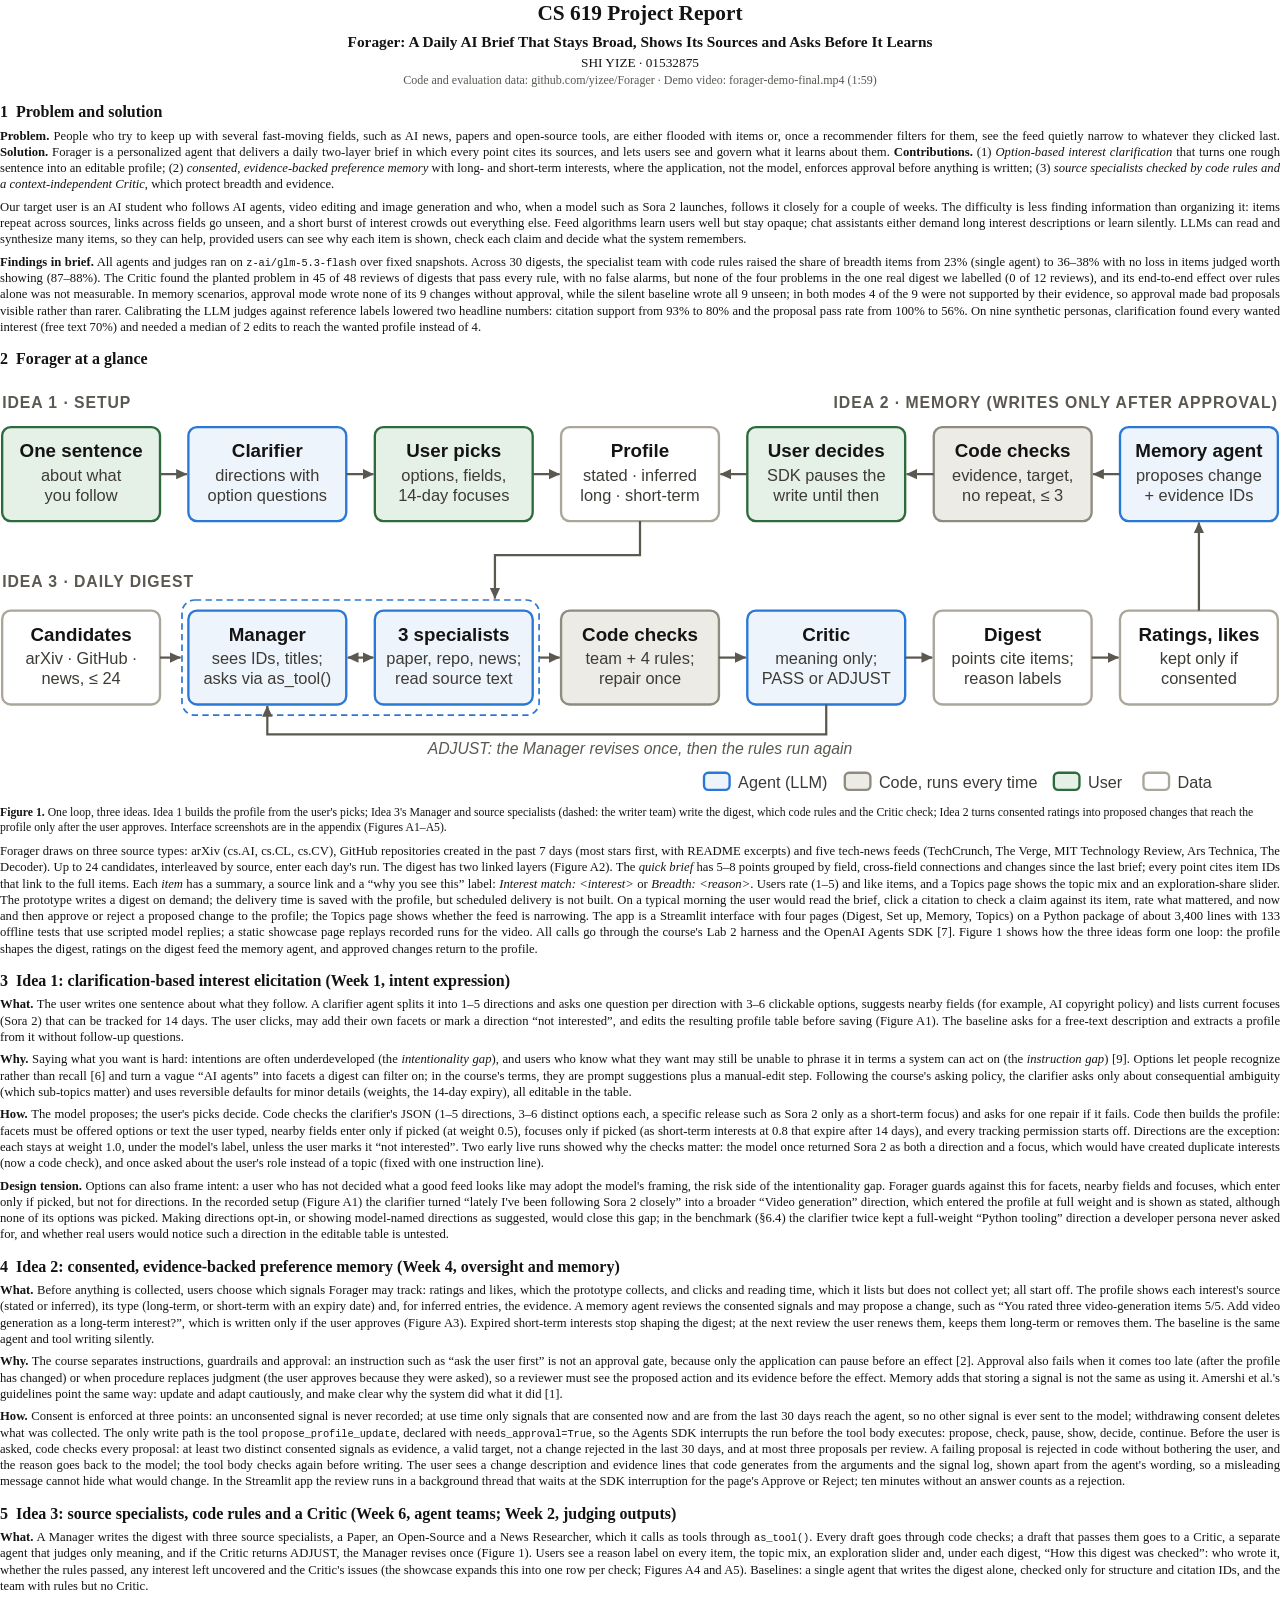
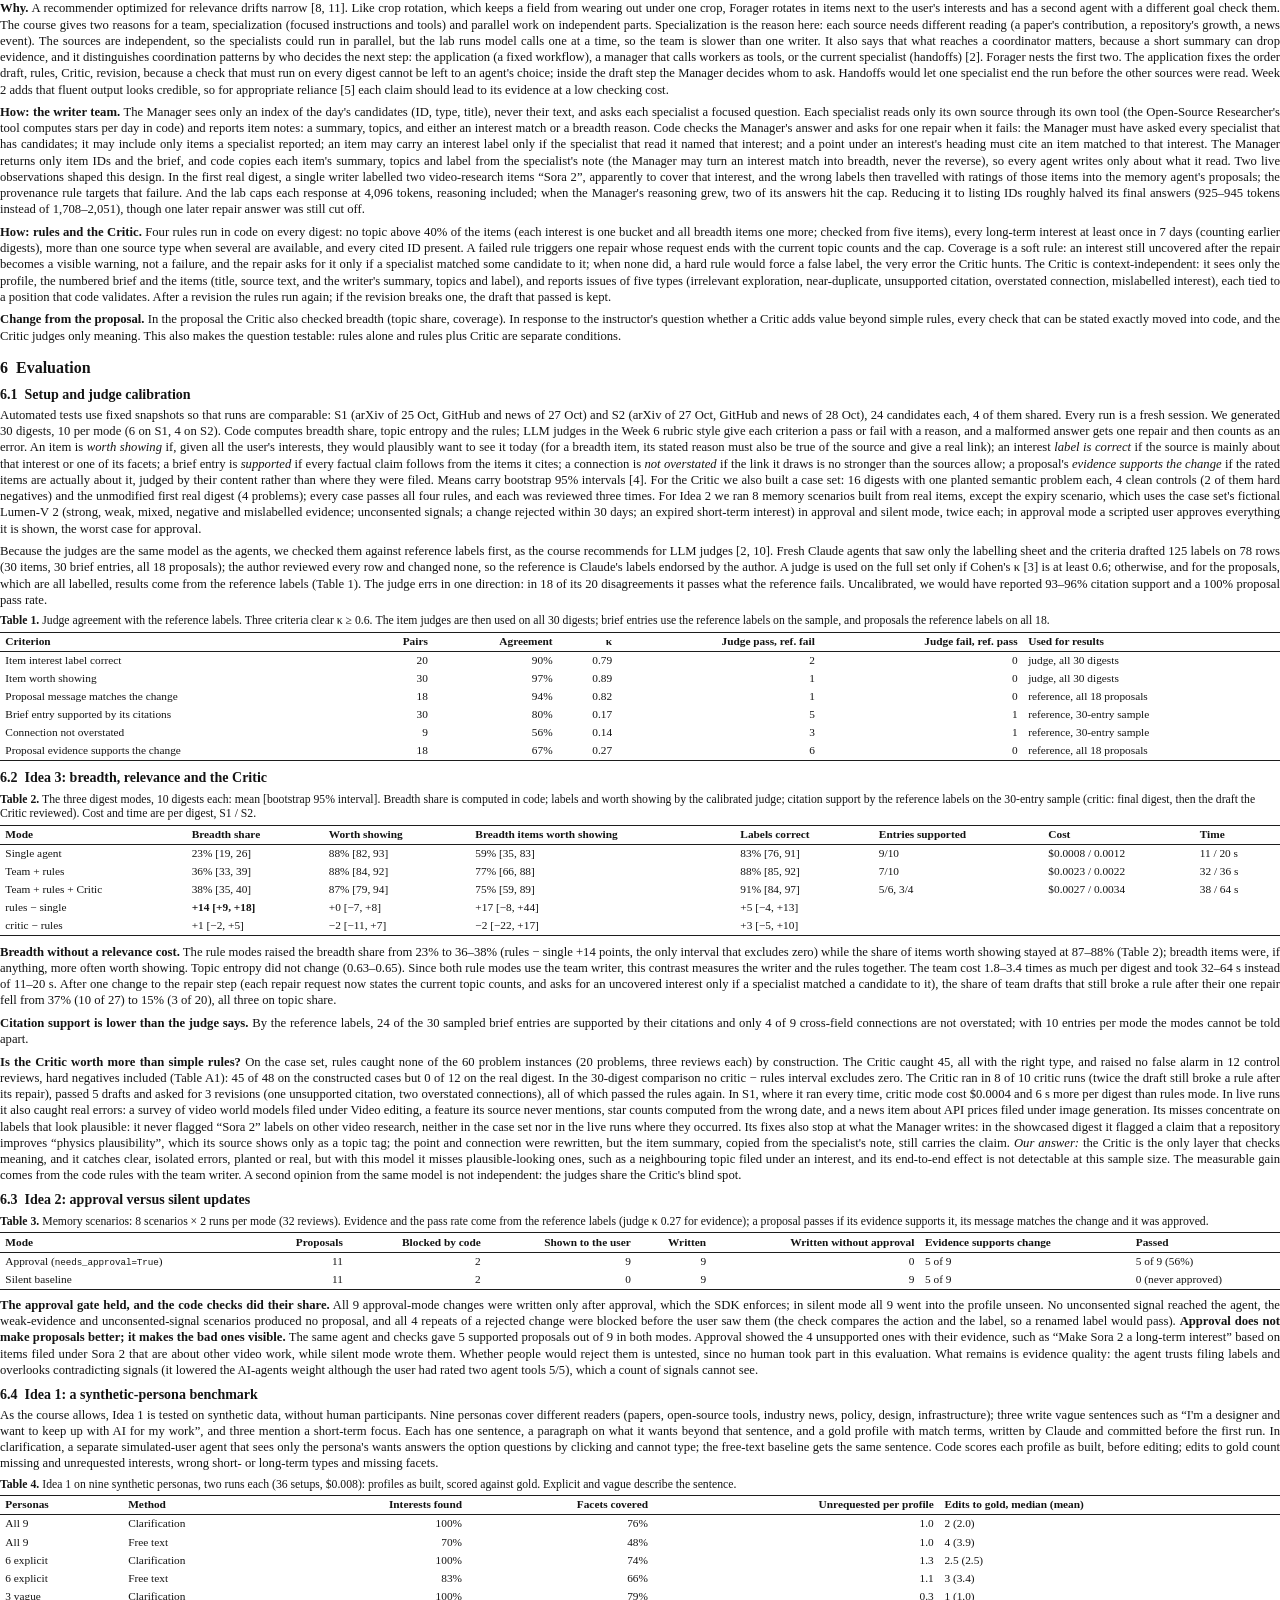
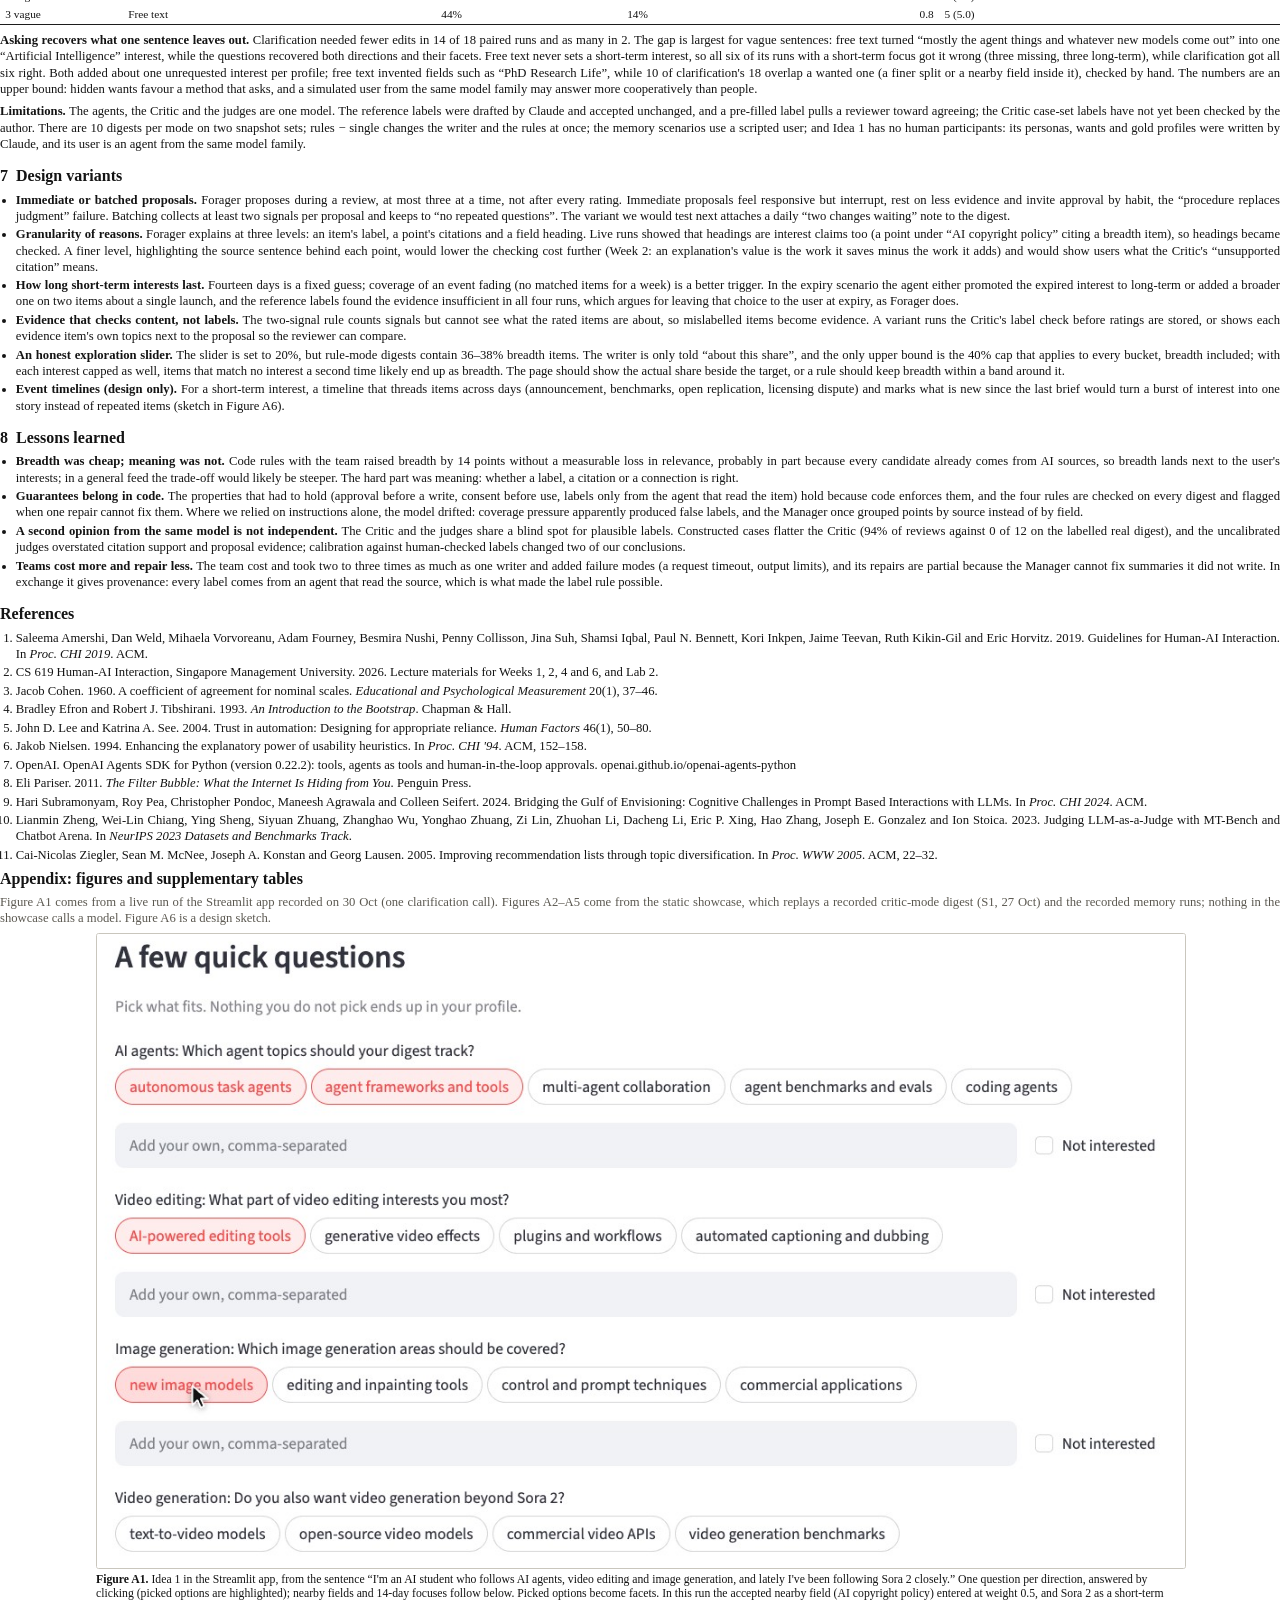
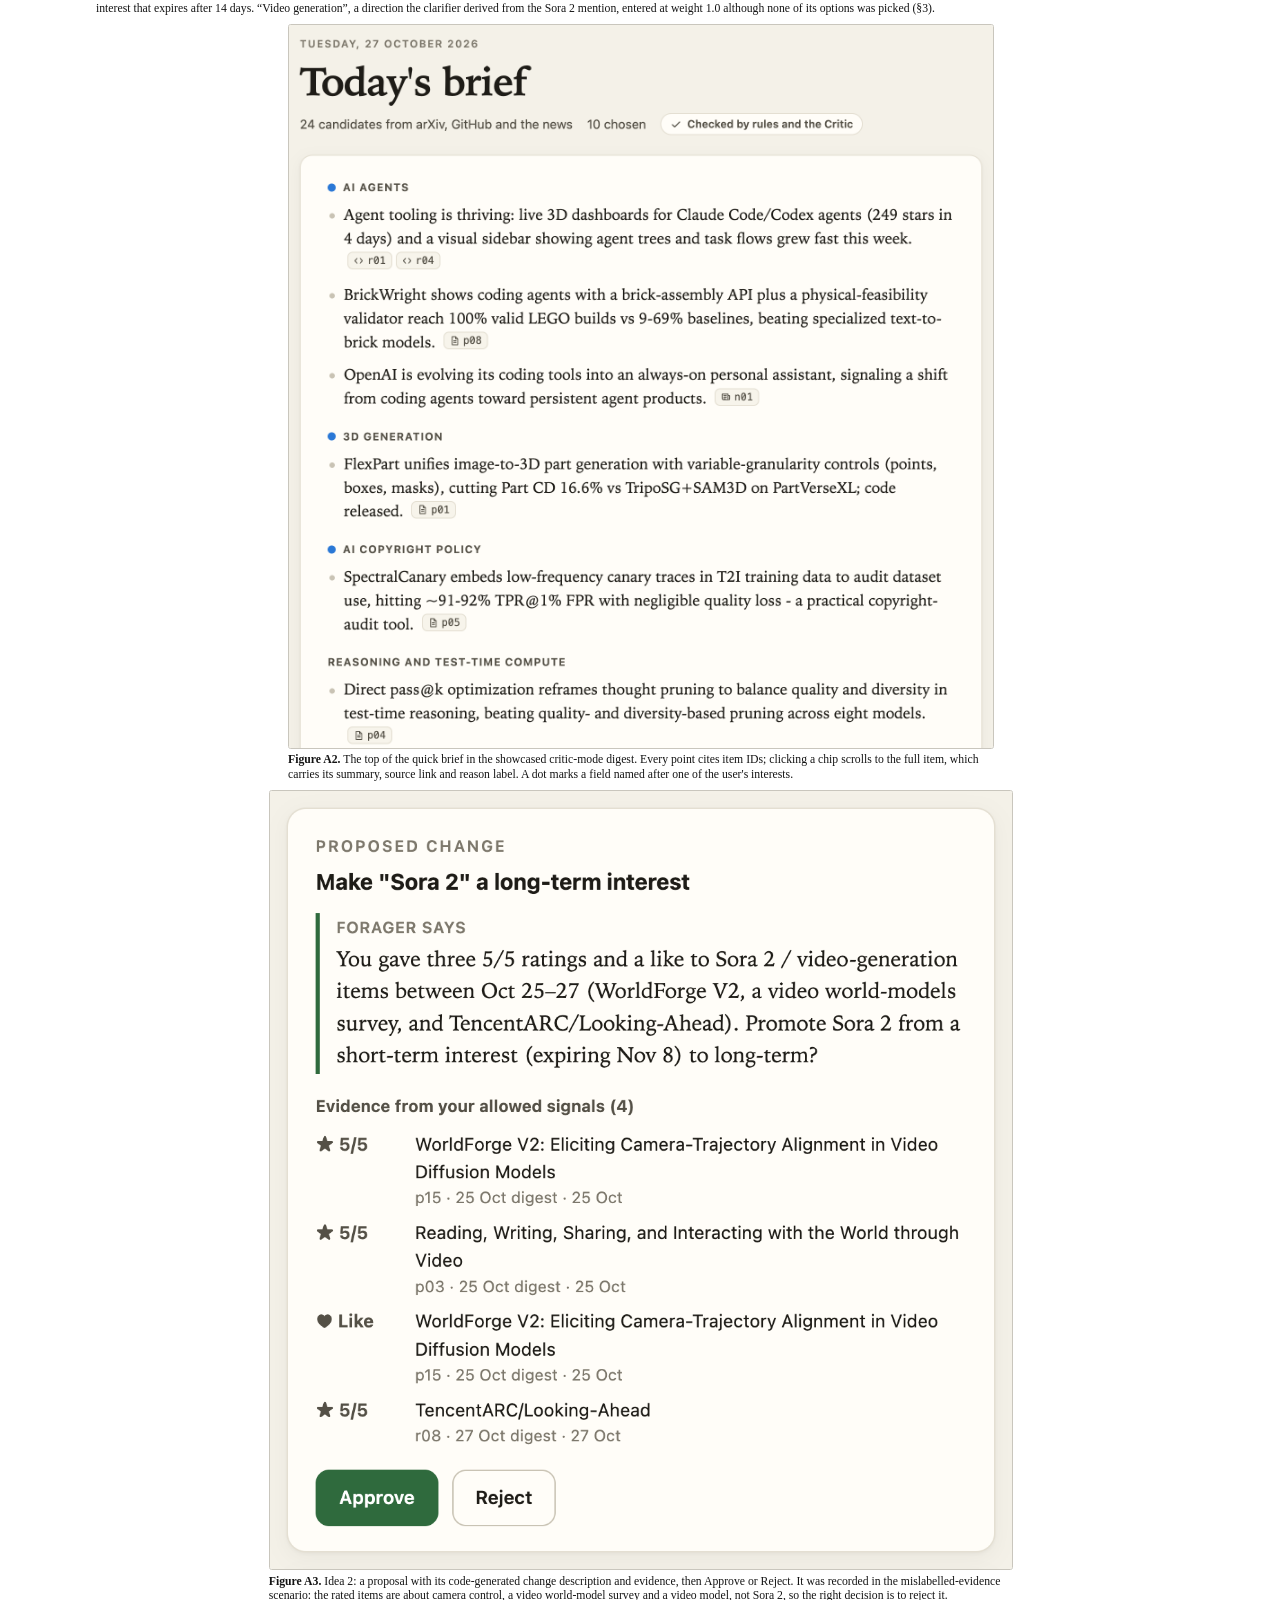
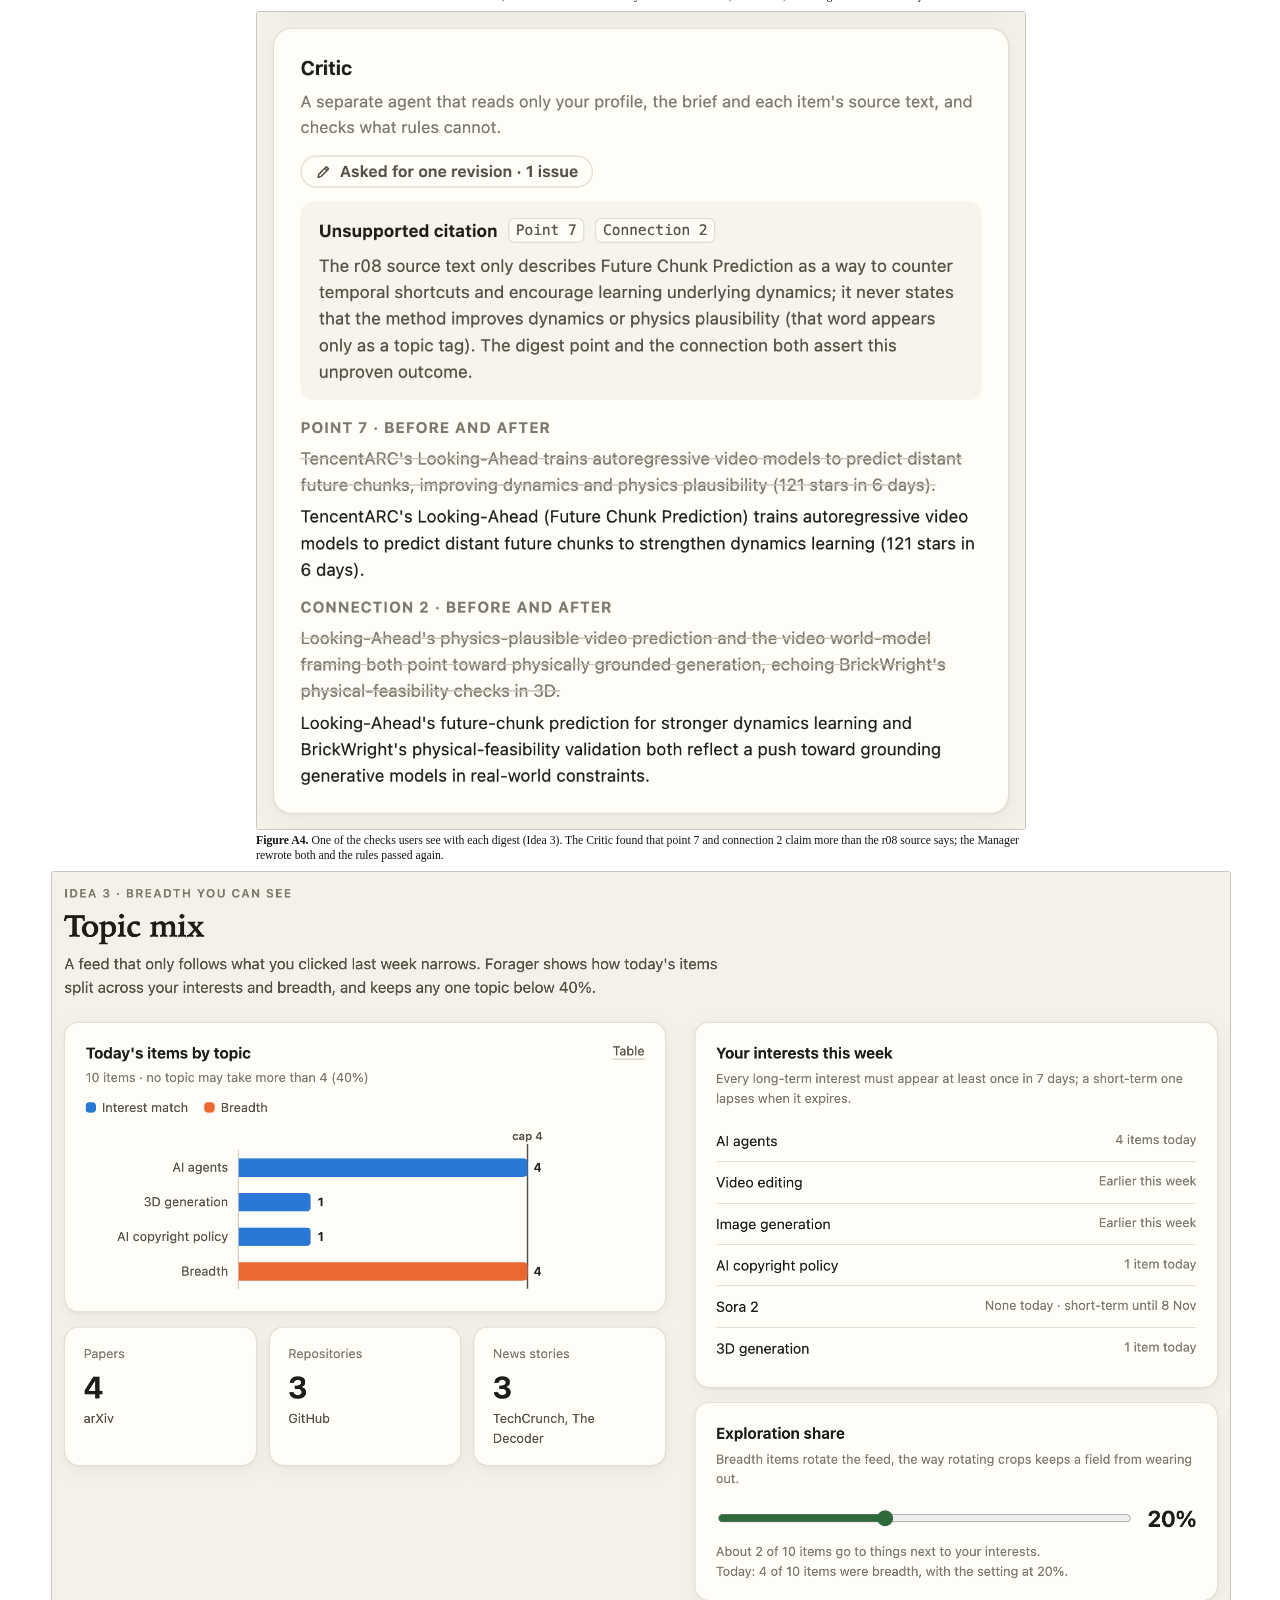
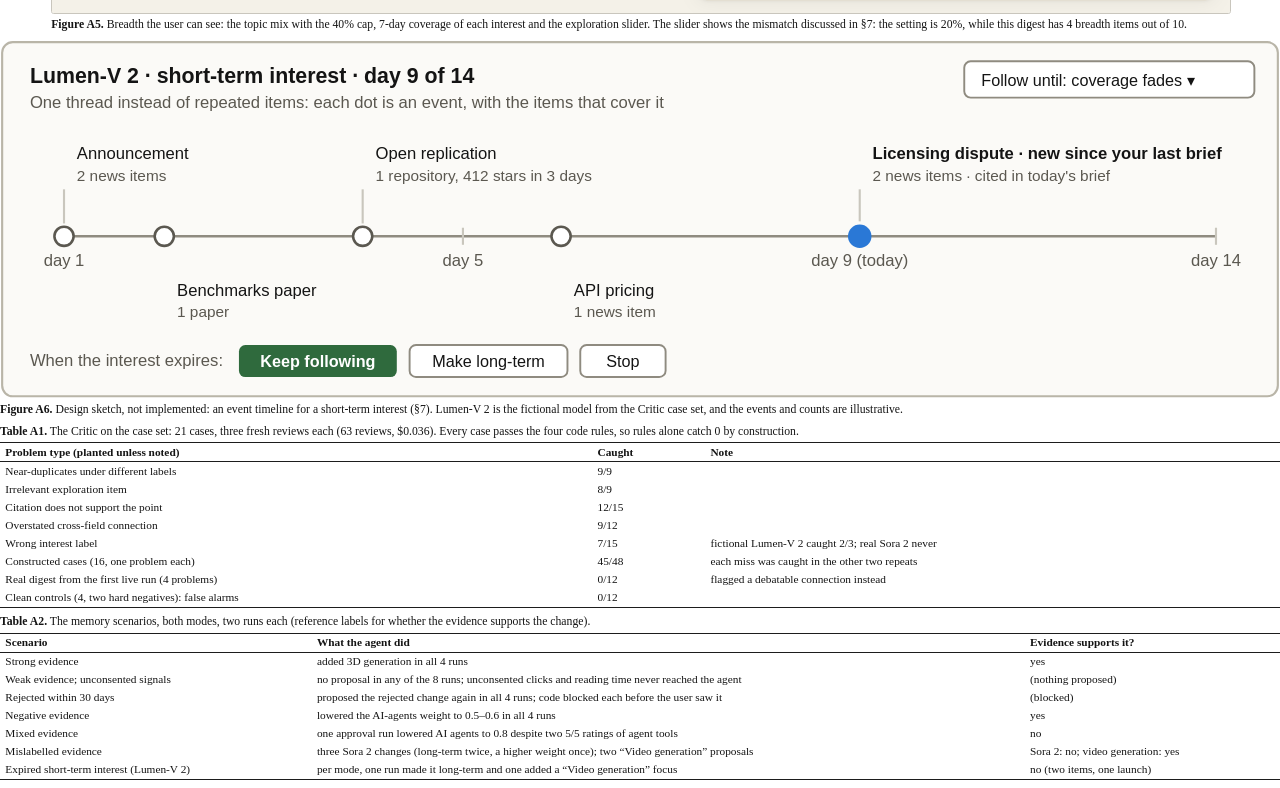
==== commit 09d0e18b: "Evaluate Idea 1 on synthetic personas and rewrite the report's Section 6.4 Co-Authored-By: Claude Op" ====
--- a/report/report.html
+++ b/report/report.html
@@ -20,7 +20,7 @@
   <p class="author">SHI YIZE · 01532875</p>
   <p class="links">Code and evaluation data: <a href="https://github.com/yizee/Forager">github.com/yizee/Forager</a> · Demo video: forager-demo-final.mp4 (1:59)</p>
 </header>
-<h2 id="1-problem-and-solution">1&ensp;Problem and solution</h2><p><strong>Problem.</strong> People who try to keep up with several fast-moving fields, such as AI news, papers and open-source tools, are either flooded with items or, once a recommender filters for them, see the feed quietly narrow to whatever they clicked last. <strong>Solution.</strong> Forager is a personalized agent that delivers a daily two-layer brief in which every point cites its sources, and lets users see and govern what it learns about them. <strong>Contributions.</strong> (1) <em>Option-based interest clarification</em> that turns one rough sentence into an editable profile; (2) <em>consented, evidence-backed preference memory</em> with long- and short-term interests, where the application, not the model, enforces approval before anything is written; (3) <em>source specialists checked by code rules and a context-independent Critic</em>, which protect breadth and evidence.</p><p>Our target user is an AI student who follows AI agents, video editing and image generation and who, when a model such as Sora 2 launches, follows it closely for a couple of weeks. The difficulty is less finding information than organizing it: items repeat across sources, links across fields go unseen, and a short burst of interest crowds out everything else. Feed algorithms learn users well but stay opaque; chat assistants either demand long interest descriptions or learn silently. LLMs can read and synthesize many items, so they can help, provided users can see why each item is shown, check each claim and decide what the system remembers.</p><p><strong>Findings in brief.</strong> All agents and judges ran on <code>z-ai/glm-5.3-flash</code> over fixed snapshots. Across 30 digests, the specialist team with code rules raised the share of breadth items from 23% (single agent) to 36–38% with no loss in items judged worth showing (87–88%). The Critic found the planted problem in 45 of 48 reviews of digests that pass every rule, with no false alarms, but none of the four problems in the one real digest we labelled (0 of 12 reviews), and its end-to-end effect over rules alone was not measurable. In memory scenarios, approval mode wrote none of its 9 changes without approval, while the silent baseline wrote all 9 unseen; in both modes 4 of the 9 were not supported by their evidence, so approval made bad proposals visible rather than rarer. Calibrating the LLM judges against reference labels lowered two headline numbers: citation support from 93% to 80% and the proposal pass rate from 100% to 56%. <strong class="todo">[To fill after the user study: one sentence on Idea 1 accuracy versus free text, n = ?]</strong></p><h2 id="2-forager-at-a-glance">2&ensp;Forager at a glance</h2><figure style="width: 100%; margin-left: auto; margin-right: auto"><svg viewBox="0 0 600 200" xmlns="http://www.w3.org/2000/svg" font-family="Helvetica Neue, Helvetica, Arial, sans-serif" role="img" aria-label="Forager's architecture: setup, daily digest and memory loop">
+<h2 id="1-problem-and-solution">1&ensp;Problem and solution</h2><p><strong>Problem.</strong> People who try to keep up with several fast-moving fields, such as AI news, papers and open-source tools, are either flooded with items or, once a recommender filters for them, see the feed quietly narrow to whatever they clicked last. <strong>Solution.</strong> Forager is a personalized agent that delivers a daily two-layer brief in which every point cites its sources, and lets users see and govern what it learns about them. <strong>Contributions.</strong> (1) <em>Option-based interest clarification</em> that turns one rough sentence into an editable profile; (2) <em>consented, evidence-backed preference memory</em> with long- and short-term interests, where the application, not the model, enforces approval before anything is written; (3) <em>source specialists checked by code rules and a context-independent Critic</em>, which protect breadth and evidence.</p><p>Our target user is an AI student who follows AI agents, video editing and image generation and who, when a model such as Sora 2 launches, follows it closely for a couple of weeks. The difficulty is less finding information than organizing it: items repeat across sources, links across fields go unseen, and a short burst of interest crowds out everything else. Feed algorithms learn users well but stay opaque; chat assistants either demand long interest descriptions or learn silently. LLMs can read and synthesize many items, so they can help, provided users can see why each item is shown, check each claim and decide what the system remembers.</p><p><strong>Findings in brief.</strong> All agents and judges ran on <code>z-ai/glm-5.3-flash</code> over fixed snapshots. Across 30 digests, the specialist team with code rules raised the share of breadth items from 23% (single agent) to 36–38% with no loss in items judged worth showing (87–88%). The Critic found the planted problem in 45 of 48 reviews of digests that pass every rule, with no false alarms, but none of the four problems in the one real digest we labelled (0 of 12 reviews), and its end-to-end effect over rules alone was not measurable. In memory scenarios, approval mode wrote none of its 9 changes without approval, while the silent baseline wrote all 9 unseen; in both modes 4 of the 9 were not supported by their evidence, so approval made bad proposals visible rather than rarer. Calibrating the LLM judges against reference labels lowered two headline numbers: citation support from 93% to 80% and the proposal pass rate from 100% to 56%. On nine synthetic personas, clarification found every wanted interest (free text 70%) and needed a median of 2 edits to reach the wanted profile instead of 4.</p><h2 id="2-forager-at-a-glance">2&ensp;Forager at a glance</h2><figure style="width: 100%; margin-left: auto; margin-right: auto"><svg viewBox="0 0 600 200" xmlns="http://www.w3.org/2000/svg" font-family="Helvetica Neue, Helvetica, Arial, sans-serif" role="img" aria-label="Forager's architecture: setup, daily digest and memory loop">
   <defs>
     <marker id="ah" viewBox="0 0 8 8" refX="7" refY="4" markerWidth="5.5" markerHeight="5.5" orient="auto-start-reverse">
       <path d="M0 0.6 L7.4 4 L0 7.4 Z" fill="#5b5850"/>
@@ -147,7 +147,7 @@
     <rect class="data" x="206" y="0" width="12" height="8" rx="2"/><text class="lg" x="222" y="7">Data</text>
   </g>
 </svg>
-<figcaption><strong>Figure 1.</strong> One loop, three ideas. Idea 1 builds the profile from the user's picks; Idea 3's Manager and source specialists (dashed: the writer team) write the digest, which code rules and the Critic check; Idea 2 turns consented ratings into proposed changes that reach the profile only after the user approves. Interface screenshots are in the appendix (Figures A1–A5).</figcaption></figure><p>Forager draws on three source types: arXiv (cs.AI, cs.CL, cs.CV), GitHub repositories created in the past 7 days (most stars first, with README excerpts) and five tech-news feeds (TechCrunch, The Verge, MIT Technology Review, Ars Technica, The Decoder). Up to 24 candidates, interleaved by source, enter each day's run. The digest has two linked layers (Figure A2). The <em>quick brief</em> has 5–8 points grouped by field, cross-field connections and changes since the last brief; every point cites item IDs that link to the full items. Each <em>item</em> has a summary, a source link and a “why you see this” label: <em>Interest match: &lt;interest&gt;</em> or <em>Breadth: &lt;reason&gt;</em>. Users rate (1–5) and like items, and a Topics page shows the topic mix and an exploration-share slider. The prototype writes a digest on demand; the delivery time is saved with the profile, but scheduled delivery is not built. On a typical morning the user would read the brief, click a citation to check a claim against its item, rate what mattered, and now and then approve or reject a proposed change to the profile; the Topics page shows whether the feed is narrowing. The app is a Streamlit interface with four pages (Digest, Set up, Memory, Topics) on a Python package of about 3,400 lines with 133 offline tests that use scripted model replies; a static showcase page replays recorded runs for the video. All calls go through the course's Lab 2 harness and the OpenAI Agents SDK [7]. Figure 1 shows how the three ideas form one loop: the profile shapes the digest, ratings on the digest feed the memory agent, and approved changes return to the profile.</p><h2 id="3-idea-1-clarification-based-interest-elicitation-week-1-intent-expression">3&ensp;Idea 1: clarification-based interest elicitation (Week 1, intent expression)</h2><p><strong>What.</strong> The user writes one sentence about what they follow. A clarifier agent splits it into 1–5 directions and asks one question per direction with 3–6 clickable options, suggests nearby fields (for example, AI copyright policy) and lists current focuses (Sora 2) that can be tracked for 14 days. The user clicks, may add their own facets or mark a direction “not interested”, and edits the resulting profile table before saving (Figure A1). The baseline asks for a free-text description and extracts a profile from it without follow-up questions.</p><p><strong>Why.</strong> Saying what you want is hard: intentions are often underdeveloped (the <em>intentionality gap</em>), and users who know what they want may still be unable to phrase it in terms a system can act on (the <em>instruction gap</em>) [9]. Options let people recognize rather than recall [6] and turn a vague “AI agents” into facets a digest can filter on; in the course's terms, they are prompt suggestions plus a manual-edit step. Following the course's asking policy, the clarifier asks only about consequential ambiguity (which sub-topics matter) and uses reversible defaults for minor details (weights, the 14-day expiry), all editable in the table.</p><p><strong>How.</strong> The model proposes; the user's picks decide. Code checks the clarifier's JSON (1–5 directions, 3–6 distinct options each, a specific release such as Sora 2 only as a short-term focus) and asks for one repair if it fails. Code then builds the profile: facets must be offered options or text the user typed, nearby fields enter only if picked (at weight 0.5), focuses only if picked (as short-term interests at 0.8 that expire after 14 days), and every tracking permission starts off. Directions are the exception: each stays at weight 1.0, under the model's label, unless the user marks it “not interested”. Two early live runs showed why the checks matter: the model once returned Sora 2 as both a direction and a focus, which would have created duplicate interests (now a code check), and once asked about the user's role instead of a topic (fixed with one instruction line).</p><p><strong>Design tension.</strong> Options can also frame intent: a user who has not decided what a good feed looks like may adopt the model's framing, the risk side of the intentionality gap. Forager guards against this for facets, nearby fields and focuses, which enter only if picked, but not for directions. In the recorded setup (Figure A1) the clarifier turned “lately I've been following Sora 2 closely” into a broader “Video generation” direction, which entered the profile at full weight and is shown as stated, although none of its options was picked. Making directions opt-in, or showing model-named directions as suggested, would close this gap; whether users notice it in the editable table is a question for the user study (§6.4).</p><h2 id="4-idea-2-consented-evidence-backed-preference-memory-week-4-oversight-and-memory">4&ensp;Idea 2: consented, evidence-backed preference memory (Week 4, oversight and memory)</h2><p><strong>What.</strong> Before anything is collected, users choose which signals Forager may track: ratings and likes, which the prototype collects, and clicks and reading time, which it lists but does not collect yet; all start off. The profile shows each interest's source (stated or inferred), its type (long-term, or short-term with an expiry date) and, for inferred entries, the evidence. A memory agent reviews the consented signals and may propose a change, such as “You rated three video-generation items 5/5. Add video generation as a long-term interest?”, which is written only if the user approves (Figure A3). Expired short-term interests stop shaping the digest; at the next review the user renews them, keeps them long-term or removes them. The baseline is the same agent and tool writing silently.</p><p><strong>Why.</strong> The course separates instructions, guardrails and approval: an instruction such as “ask the user first” is not an approval gate, because only the application can pause before an effect [2]. Approval also fails when it comes too late (after the profile has changed) or when procedure replaces judgment (the user approves because they were asked), so a reviewer must see the proposed action and its evidence before the effect. Memory adds that storing a signal is not the same as using it. Amershi et al.'s guidelines point the same way: update and adapt cautiously, and make clear why the system did what it did [1].</p><p><strong>How.</strong> Consent is enforced at three points: an unconsented signal is never recorded; at use time only signals that are consented now and are from the last 30 days reach the agent, so no other signal is ever sent to the model; withdrawing consent deletes what was collected. The only write path is the tool <code>propose_profile_update</code>, declared with <code>needs_approval=True</code>, so the Agents SDK interrupts the run before the tool body executes: propose, check, pause, show, decide, continue. Before the user is asked, code checks every proposal: at least two distinct consented signals as evidence, a valid target, not a change rejected in the last 30 days, and at most three proposals per review. A failing proposal is rejected in code without bothering the user, and the reason goes back to the model; the tool body checks again before writing. The user sees a change description and evidence lines that code generates from the arguments and the signal log, shown apart from the agent's wording, so a misleading message cannot hide what would change. In the Streamlit app the review runs in a background thread that waits at the SDK interruption for the page's Approve or Reject; ten minutes without an answer counts as a rejection.</p><h2 id="5-idea-3-source-specialists-code-rules-and-a-critic-week-6-agent-teams-week-2-judging-outputs">5&ensp;Idea 3: source specialists, code rules and a Critic (Week 6, agent teams; Week 2, judging outputs)</h2><p><strong>What.</strong> A Manager writes the digest with three source specialists, a Paper, an Open-Source and a News Researcher, which it calls as tools through <code>as_tool()</code>. Every draft goes through code checks; a draft that passes them goes to a Critic, a separate agent that judges only meaning, and if the Critic returns ADJUST, the Manager revises once (Figure 1). Users see a reason label on every item, the topic mix, an exploration slider and, under each digest, “How this digest was checked”: who wrote it, whether the rules passed, any interest left uncovered and the Critic's issues (the showcase expands this into one row per check; Figures A4 and A5). Baselines: a single agent that writes the digest alone, checked only for structure and citation IDs, and the team with rules but no Critic.</p><p><strong>Why.</strong> A recommender optimized for relevance drifts narrow [8, 11]. Like crop rotation, which keeps a field from wearing out under one crop, Forager rotates in items next to the user's interests and has a second agent with a different goal check them. The course gives two reasons for a team, specialization (focused instructions and tools) and parallel work on independent parts. Specialization is the reason here: each source needs different reading (a paper's contribution, a repository's growth, a news event). The sources are independent, so the specialists could run in parallel, but the lab runs model calls one at a time, so the team is slower than one writer. It also says that what reaches a coordinator matters, because a short summary can drop evidence, and it distinguishes coordination patterns by who decides the next step: the application (a fixed workflow), a manager that calls workers as tools, or the current specialist (handoffs) [2]. Forager nests the first two. The application fixes the order draft, rules, Critic, revision, because a check that must run on every digest cannot be left to an agent's choice; inside the draft step the Manager decides whom to ask. Handoffs would let one specialist end the run before the other sources were read. Week 2 adds that fluent output looks credible, so for appropriate reliance [5] each claim should lead to its evidence at a low checking cost.</p><p><strong>How: the writer team.</strong> The Manager sees only an index of the day's candidates (ID, type, title), never their text, and asks each specialist a focused question. Each specialist reads only its own source through its own tool (the Open-Source Researcher's tool computes stars per day in code) and reports item notes: a summary, topics, and either an interest match or a breadth reason. Code checks the Manager's answer and asks for one repair when it fails: the Manager must have asked every specialist that has candidates; it may include only items a specialist reported; an item may carry an interest label only if the specialist that read it named that interest; and a point under an interest's heading must cite an item matched to that interest. The Manager returns only item IDs and the brief, and code copies each item's summary, topics and label from the specialist's note (the Manager may turn an interest match into breadth, never the reverse), so every agent writes only about what it read. Two live observations shaped this design. In the first real digest, a single writer labelled two video-research items “Sora 2”, apparently to cover that interest, and the wrong labels then travelled with ratings of those items into the memory agent's proposals; the provenance rule targets that failure. And the lab caps each response at 4,096 tokens, reasoning included; when the Manager's reasoning grew, two of its answers hit the cap. Reducing it to listing IDs roughly halved its final answers (925–945 tokens instead of 1,708–2,051), though one later repair answer was still cut off.</p><p><strong>How: rules and the Critic.</strong> Four rules run in code on every digest: no topic above 40% of the items (each interest is one bucket and all breadth items one more; checked from five items), every long-term interest at least once in 7 days (counting earlier digests), more than one source type when several are available, and every cited ID present. A failed rule triggers one repair whose request ends with the current topic counts and the cap. Coverage is a soft rule: an interest still uncovered after the repair becomes a visible warning, not a failure, and the repair asks for it only if a specialist matched some candidate to it; when none did, a hard rule would force a false label, the very error the Critic hunts. The Critic is context-independent: it sees only the profile, the numbered brief and the items (title, source text, and the writer's summary, topics and label), and reports issues of five types (irrelevant exploration, near-duplicate, unsupported citation, overstated connection, mislabelled interest), each tied to a position that code validates. After a revision the rules run again; if the revision breaks one, the draft that passed is kept.</p><p><strong>Change from the proposal.</strong> In the proposal the Critic also checked breadth (topic share, coverage). In response to the instructor's question whether a Critic adds value beyond simple rules, every check that can be stated exactly moved into code, and the Critic judges only meaning. This also makes the question testable: rules alone and rules plus Critic are separate conditions.</p><h2 id="6-evaluation">6&ensp;Evaluation</h2><h3 id="61-setup-and-judge-calibration">6.1&ensp;Setup and judge calibration</h3><p>Automated tests use fixed snapshots so that runs are comparable: S1 (arXiv of 25 Oct, GitHub and news of 27 Oct) and S2 (arXiv of 27 Oct, GitHub and news of 28 Oct), 24 candidates each, 4 of them shared. Every run is a fresh session. We generated 30 digests, 10 per mode (6 on S1, 4 on S2). Code computes breadth share, topic entropy and the rules; LLM judges in the Week 6 rubric style give each criterion a pass or fail with a reason, and a malformed answer gets one repair and then counts as an error. An item is <em>worth showing</em> if, given all the user's interests, they would plausibly want to see it today (for a breadth item, its stated reason must also be true of the source and give a real link); an interest <em>label is correct</em> if the source is mainly about that interest or one of its facets; a brief entry is <em>supported</em> if every factual claim follows from the items it cites; a connection is <em>not overstated</em> if the link it draws is no stronger than the sources allow; a proposal's <em>evidence supports the change</em> if the rated items are actually about it, judged by their content rather than where they were filed. Means carry bootstrap 95% intervals [4]. For the Critic we also built a case set: 16 digests with one planted semantic problem each, 4 clean controls (2 of them hard negatives) and the unmodified first real digest (4 problems); every case passes all four rules, and each was reviewed three times. For Idea 2 we ran 8 memory scenarios built from real items, except the expiry scenario, which uses the case set's fictional Lumen-V 2 (strong, weak, mixed, negative and mislabelled evidence; unconsented signals; a change rejected within 30 days; an expired short-term interest) in approval and silent mode, twice each; in approval mode a scripted user approves everything it is shown, the worst case for approval.</p><p>Because the judges are the same model as the agents, we checked them against reference labels first, as the course recommends for LLM judges [2, 10]. Fresh Claude agents that saw only the labelling sheet and the criteria drafted 125 labels on 78 rows (30 items, 30 brief entries, all 18 proposals); the author reviewed every row and changed none, so the reference is Claude's labels endorsed by the author. A judge is used on the full set only if Cohen's κ [3] is at least 0.6; otherwise, and for the proposals, which are all labelled, results come from the reference labels (Table 1). The judge errs in one direction: in 18 of its 20 disagreements it passes what the reference fails. Uncalibrated, we would have reported 93–96% citation support and a 100% proposal pass rate.</p><div class="table-wrap"><p class="table-caption"><strong>Table 1.</strong> Judge agreement with the reference labels. Three criteria clear κ ≥ 0.6. The item judges are then used on all 30 digests; brief entries use the reference labels on the sample, and proposals the reference labels on all 18.</p><table><thead><tr class="header"><th>Criterion</th><th style="text-align: right;">Pairs</th><th style="text-align: right;">Agreement</th><th style="text-align: right;">κ</th><th style="text-align: right;">Judge pass, ref. fail</th><th style="text-align: right;">Judge fail, ref. pass</th><th>Used for results</th></tr></thead><tbody><tr class="odd"><td>Item interest label correct</td><td style="text-align: right;" class="nowrap">20</td><td style="text-align: right;" class="nowrap">90%</td><td style="text-align: right;" class="nowrap">0.79</td><td style="text-align: right;" class="nowrap">2</td><td style="text-align: right;" class="nowrap">0</td><td>judge, all 30 digests</td></tr><tr class="even"><td>Item worth showing</td><td style="text-align: right;" class="nowrap">30</td><td style="text-align: right;" class="nowrap">97%</td><td style="text-align: right;" class="nowrap">0.89</td><td style="text-align: right;" class="nowrap">1</td><td style="text-align: right;" class="nowrap">0</td><td>judge, all 30 digests</td></tr><tr class="odd"><td>Proposal message matches the change</td><td style="text-align: right;" class="nowrap">18</td><td style="text-align: right;" class="nowrap">94%</td><td style="text-align: right;" class="nowrap">0.82</td><td style="text-align: right;" class="nowrap">1</td><td style="text-align: right;" class="nowrap">0</td><td>reference, all 18 proposals</td></tr><tr class="even"><td>Brief entry supported by its citations</td><td style="text-align: right;" class="nowrap">30</td><td style="text-align: right;" class="nowrap">80%</td><td style="text-align: right;" class="nowrap">0.17</td><td style="text-align: right;" class="nowrap">5</td><td style="text-align: right;" class="nowrap">1</td><td>reference, 30-entry sample</td></tr><tr class="odd"><td>Connection not overstated</td><td style="text-align: right;" class="nowrap">9</td><td style="text-align: right;" class="nowrap">56%</td><td style="text-align: right;" class="nowrap">0.14</td><td style="text-align: right;" class="nowrap">3</td><td style="text-align: right;" class="nowrap">1</td><td>reference, 30-entry sample</td></tr><tr class="even"><td>Proposal evidence supports the change</td><td style="text-align: right;" class="nowrap">18</td><td style="text-align: right;" class="nowrap">67%</td><td style="text-align: right;" class="nowrap">0.27</td><td style="text-align: right;" class="nowrap">6</td><td style="text-align: right;" class="nowrap">0</td><td>reference, all 18 proposals</td></tr></tbody></table></div><h3 id="62-idea-3-breadth-relevance-and-the-critic">6.2&ensp;Idea 3: breadth, relevance and the Critic</h3><div class="table-wrap"><p class="table-caption"><strong>Table 2.</strong> The three digest modes, 10 digests each: mean [bootstrap 95% interval]. Breadth share is computed in code; labels and worth showing by the calibrated judge; citation support by the reference labels on the 30-entry sample (critic: final digest, then the draft the Critic reviewed). Cost and time are per digest, S1 / S2.</p><table><thead><tr class="header"><th>Mode</th><th>Breadth share</th><th>Worth showing</th><th>Breadth items worth showing</th><th>Labels correct</th><th>Entries supported</th><th>Cost</th><th>Time</th></tr></thead><tbody><tr class="odd"><td>Single agent</td><td class="nowrap">23% [19, 26]</td><td class="nowrap">88% [82, 93]</td><td class="nowrap">59% [35, 83]</td><td class="nowrap">83% [76, 91]</td><td class="nowrap">9/10</td><td class="nowrap">$0.0008 / 0.0012</td><td class="nowrap">11 / 20 s</td></tr><tr class="even"><td>Team + rules</td><td class="nowrap">36% [33, 39]</td><td class="nowrap">88% [84, 92]</td><td class="nowrap">77% [66, 88]</td><td class="nowrap">88% [85, 92]</td><td class="nowrap">7/10</td><td class="nowrap">$0.0023 / 0.0022</td><td class="nowrap">32 / 36 s</td></tr><tr class="odd"><td>Team + rules + Critic</td><td class="nowrap">38% [35, 40]</td><td class="nowrap">87% [79, 94]</td><td class="nowrap">75% [59, 89]</td><td class="nowrap">91% [84, 97]</td><td class="nowrap">5/6, 3/4</td><td class="nowrap">$0.0027 / 0.0034</td><td class="nowrap">38 / 64 s</td></tr><tr class="even"><td>rules − single</td><td class="nowrap"><strong>+14 [+9, +18]</strong></td><td class="nowrap">+0 [−7, +8]</td><td class="nowrap">+17 [−8, +44]</td><td class="nowrap">+5 [−4, +13]</td><td></td><td></td><td></td></tr><tr class="odd"><td>critic − rules</td><td class="nowrap">+1 [−2, +5]</td><td class="nowrap">−2 [−11, +7]</td><td class="nowrap">−2 [−22, +17]</td><td class="nowrap">+3 [−5, +10]</td><td></td><td></td><td></td></tr></tbody></table></div><p><strong>Breadth without a relevance cost.</strong> The rule modes raised the breadth share from 23% to 36–38% (rules − single +14 points, the only interval that excludes zero) while the share of items worth showing stayed at 87–88% (Table 2); breadth items were, if anything, more often worth showing. Topic entropy did not change (0.63–0.65). Since both rule modes use the team writer, this contrast measures the writer and the rules together. The team cost 1.8–3.4 times as much per digest and took 32–64 s instead of 11–20 s. After one change to the repair step (each repair request now states the current topic counts, and asks for an uncovered interest only if a specialist matched a candidate to it), the share of team drafts that still broke a rule after their one repair fell from 37% (10 of 27) to 15% (3 of 20), all three on topic share.</p><p><strong>Citation support is lower than the judge says.</strong> By the reference labels, 24 of the 30 sampled brief entries are supported by their citations and only 4 of 9 cross-field connections are not overstated; with 10 entries per mode the modes cannot be told apart.</p><p><strong>Is the Critic worth more than simple rules?</strong> On the case set, rules caught none of the 60 problem instances (20 problems, three reviews each) by construction. The Critic caught 45, all with the right type, and raised no false alarm in 12 control reviews, hard negatives included (Table A1): 45 of 48 on the constructed cases but 0 of 12 on the real digest. In the 30-digest comparison no critic − rules interval excludes zero. The Critic ran in 8 of 10 critic runs (twice the draft still broke a rule after its repair), passed 5 drafts and asked for 3 revisions (one unsupported citation, two overstated connections), all of which passed the rules again. In S1, where it ran every time, critic mode cost $0.0004 and 6 s more per digest than rules mode. In live runs it also caught real errors: a survey of video world models filed under Video editing, a feature its source never mentions, star counts computed from the wrong date, and a news item about API prices filed under image generation. Its misses concentrate on labels that look plausible: it never flagged “Sora 2” labels on other video research, neither in the case set nor in the live runs where they occurred. Its fixes also stop at what the Manager writes: in the showcased digest it flagged a claim that a repository improves “physics plausibility”, which its source shows only as a topic tag; the point and connection were rewritten, but the item summary, copied from the specialist's note, still carries the claim. <em>Our answer:</em> the Critic is the only layer that checks meaning, and it catches clear, isolated errors, planted or real, but with this model it misses plausible-looking ones, such as a neighbouring topic filed under an interest, and its end-to-end effect is not detectable at this sample size. The measurable gain comes from the code rules with the team writer. A second opinion from the same model is not independent: the judges share the Critic's blind spot.</p><h3 id="63-idea-2-approval-versus-silent-updates">6.3&ensp;Idea 2: approval versus silent updates</h3><div class="table-wrap"><p class="table-caption"><strong>Table 3.</strong> Memory scenarios: 8 scenarios × 2 runs per mode (32 reviews). Evidence and the pass rate come from the reference labels (judge κ 0.27 for evidence); a proposal passes if its evidence supports it, its message matches the change and it was approved.</p><table><thead><tr class="header"><th>Mode</th><th style="text-align: right;">Proposals</th><th style="text-align: right;">Blocked by code</th><th style="text-align: right;">Shown to the user</th><th style="text-align: right;">Written</th><th style="text-align: right;">Written without approval</th><th>Evidence supports change</th><th>Passed</th></tr></thead><tbody><tr class="odd"><td>Approval (<code>needs_approval=True</code>)</td><td style="text-align: right;" class="nowrap">11</td><td style="text-align: right;" class="nowrap">2</td><td style="text-align: right;" class="nowrap">9</td><td style="text-align: right;" class="nowrap">9</td><td style="text-align: right;" class="nowrap">0</td><td>5 of 9</td><td>5 of 9 (56%)</td></tr><tr class="even"><td>Silent baseline</td><td style="text-align: right;" class="nowrap">11</td><td style="text-align: right;" class="nowrap">2</td><td style="text-align: right;" class="nowrap">0</td><td style="text-align: right;" class="nowrap">9</td><td style="text-align: right;" class="nowrap">9</td><td>5 of 9</td><td>0 (never approved)</td></tr></tbody></table></div><p><strong>The approval gate held, and the code checks did their share.</strong> All 9 approval-mode changes were written only after approval, which the SDK enforces; in silent mode all 9 went into the profile unseen. No unconsented signal reached the agent, the weak-evidence and unconsented-signal scenarios produced no proposal, and all 4 repeats of a rejected change were blocked before the user saw them (the check compares the action and the label, so a renamed label would pass). <strong>Approval does not make proposals better; it makes the bad ones visible.</strong> The same agent and checks gave 5 supported proposals out of 9 in both modes. Approval showed the 4 unsupported ones with their evidence, such as “Make Sora 2 a long-term interest” based on items filed under Sora 2 that are about other video work, while silent mode wrote them. Whether people reject such proposals is what the user study's second task tests. What remains is evidence quality: the agent trusts filing labels and overlooks contradicting signals (it lowered the AI-agents weight although the user had rated two agent tools 5/5), which a count of signals cannot see.</p><h3 id="64-idea-1-and-think-aloud-user-study">6.4&ensp;Idea 1 and think-aloud: user study</h3><p><strong class="todo">[After the study: check this paragraph against what was done.] [n = ?]</strong> people who follow AI news took part in a within-subject, counterbalanced study: each set up a profile with clarification and with the free-text baseline (order alternating), rated each profile's accuracy from 1 to 7 (“This profile describes what I want to follow”), and we counted edits and time. Think-aloud tasks on the clarification profile: (1) set up from scratch; (2) review two proposals, one built on mislabelled evidence; (3) find why an item appears and correct an unwanted recommendation. We used only neutral prompts (“What is on your mind?”) and kept observations apart from interpretations. With n ≤ 3 the results are descriptive.</p><div class="table-wrap"><p class="table-caption"><strong>Table 4.</strong> Profile setup, clarification versus free text (per participant). <strong class="todo">[To fill]</strong></p><table><thead><tr class="header"><th>Participant</th><th>Order</th><th>Accuracy, clarification</th><th>Accuracy, free text</th><th>Edits (C / F)</th><th>Time (C / F)</th><th>Rejected the mislabelled proposal?</th></tr></thead><tbody><tr class="odd"><td>P1</td><td>C→F</td><td class="todo">?</td><td class="todo">?</td><td class="todo">? / ?</td><td class="todo">? / ?</td><td class="todo">?</td></tr><tr class="even"><td>P2</td><td>F→C</td><td class="todo">?</td><td class="todo">?</td><td class="todo">? / ?</td><td class="todo">? / ?</td><td class="todo">?</td></tr><tr class="odd"><td>P3</td><td>C→F</td><td class="todo">?</td><td class="todo">?</td><td class="todo">? / ?</td><td class="todo">? / ?</td><td class="todo">?</td></tr></tbody></table></div><p><strong class="todo">[Observations, 3–4 sentences: what participants noticed, expected and tried in each task, with interpretations marked as such.]</strong></p><p><strong>Limitations.</strong> The agents, the Critic and the judges are one model. The reference labels were drafted by Claude and accepted unchanged, and a pre-filled label pulls a reviewer toward agreeing; the Critic case-set labels have not yet been checked by the author. There are 10 digests per mode on two snapshot sets; rules − single changes the writer and the rules at once; the memory scenarios use a scripted user.</p><h2 id="7-design-variants">7&ensp;Design variants</h2><ul><li><strong>Immediate or batched proposals.</strong> Forager proposes during a review, at most three at a time, not after every rating. Immediate proposals feel responsive but interrupt, rest on less evidence and invite approval by habit, the “procedure replaces judgment” failure. Batching collects at least two signals per proposal and keeps to “no repeated questions”. The variant we would test next attaches a daily “two changes waiting” note to the digest.</li><li><strong>Granularity of reasons.</strong> Forager explains at three levels: an item's label, a point's citations and a field heading. Live runs showed that headings are interest claims too (a point under “AI copyright policy” citing a breadth item), so headings became checked. A finer level, highlighting the source sentence behind each point, would lower the checking cost further (Week 2: an explanation's value is the work it saves minus the work it adds) and would show users what the Critic's “unsupported citation” means.</li><li><strong>How long short-term interests last.</strong> Fourteen days is a fixed guess; coverage of an event fading (no matched items for a week) is a better trigger. In the expiry scenario the agent either promoted the expired interest to long-term or added a broader one on two items about a single launch, and the reference labels found the evidence insufficient in all four runs, which argues for leaving that choice to the user at expiry, as Forager does.</li><li><strong>Evidence that checks content, not labels.</strong> The two-signal rule counts signals but cannot see what the rated items are about, so mislabelled items become evidence. A variant runs the Critic's label check before ratings are stored, or shows each evidence item's own topics next to the proposal so the reviewer can compare.</li><li><strong>An honest exploration slider.</strong> The slider is set to 20%, but rule-mode digests contain 36–38% breadth items. The writer is only told “about this share”, and the only upper bound is the 40% cap that applies to every bucket, breadth included; with each interest capped as well, items that match no interest a second time likely end up as breadth. The page should show the actual share beside the target, or a rule should keep breadth within a band around it.</li><li><strong>Event timelines (design only).</strong> For a short-term interest, a timeline that threads items across days (announcement, benchmarks, open replication, licensing dispute) and marks what is new since the last brief would turn a burst of interest into one story instead of repeated items (sketch in Figure A6).</li></ul><h2 id="8-lessons-learned">8&ensp;Lessons learned</h2><ul><li><strong>Breadth was cheap; meaning was not.</strong> Code rules with the team raised breadth by 14 points without a measurable loss in relevance, probably in part because every candidate already comes from AI sources, so breadth lands next to the user's interests; in a general feed the trade-off would likely be steeper. The hard part was meaning: whether a label, a citation or a connection is right.</li><li><strong>Guarantees belong in code.</strong> The properties that had to hold (approval before a write, consent before use, labels only from the agent that read the item) hold because code enforces them, and the four rules are checked on every digest and flagged when one repair cannot fix them. Where we relied on instructions alone, the model drifted: coverage pressure apparently produced false labels, and the Manager once grouped points by source instead of by field.</li><li><strong>A second opinion from the same model is not independent.</strong> The Critic and the judges share a blind spot for plausible labels. Constructed cases flatter the Critic (94% of reviews against 0 of 12 on the labelled real digest), and the uncalibrated judges overstated citation support and proposal evidence; calibration against human-checked labels changed two of our conclusions.</li><li><strong>Teams cost more and repair less.</strong> The team cost and took two to three times as much as one writer and added failure modes (a request timeout, output limits), and its repairs are partial because the Manager cannot fix summaries it did not write. In exchange it gives provenance: every label comes from an agent that read the source, which is what made the label rule possible.</li></ul><h2 id="references">References</h2><ol type="1"><li>Saleema Amershi, Dan Weld, Mihaela Vorvoreanu, Adam Fourney, Besmira Nushi, Penny Collisson, Jina Suh, Shamsi Iqbal, Paul N. Bennett, Kori Inkpen, Jaime Teevan, Ruth Kikin-Gil and Eric Horvitz. 2019. Guidelines for Human-AI Interaction. In <em>Proc. CHI 2019</em>. ACM.</li><li>CS 619 Human-AI Interaction, Singapore Management University. 2026. Lecture materials for Weeks 1, 2, 4 and 6, and Lab 2.</li><li>Jacob Cohen. 1960. A coefficient of agreement for nominal scales. <em>Educational and Psychological Measurement</em> 20(1), 37–46.</li><li>Bradley Efron and Robert J. Tibshirani. 1993. <em>An Introduction to the Bootstrap</em>. Chapman &amp; Hall.</li><li>John D. Lee and Katrina A. See. 2004. Trust in automation: Designing for appropriate reliance. <em>Human Factors</em> 46(1), 50–80.</li><li>Jakob Nielsen. 1994. Enhancing the explanatory power of usability heuristics. In <em>Proc. CHI '94</em>. ACM, 152–158.</li><li>OpenAI. OpenAI Agents SDK for Python (version 0.22.2): tools, agents as tools and human-in-the-loop approvals. <a href="https://openai.github.io/openai-agents-python/">openai.github.io/openai-agents-python</a></li><li>Eli Pariser. 2011. <em>The Filter Bubble: What the Internet Is Hiding from You</em>. Penguin Press.</li><li>Hari Subramonyam, Roy Pea, Christopher Pondoc, Maneesh Agrawala and Colleen Seifert. 2024. Bridging the Gulf of Envisioning: Cognitive Challenges in Prompt Based Interactions with LLMs. In <em>Proc. CHI 2024</em>. ACM.</li><li>Lianmin Zheng, Wei-Lin Chiang, Ying Sheng, Siyuan Zhuang, Zhanghao Wu, Yonghao Zhuang, Zi Lin, Zhuohan Li, Dacheng Li, Eric P. Xing, Hao Zhang, Joseph E. Gonzalez and Ion Stoica. 2023. Judging LLM-as-a-Judge with MT-Bench and Chatbot Arena. In <em>NeurIPS 2023 Datasets and Benchmarks Track</em>.</li><li>Cai-Nicolas Ziegler, Sean M. McNee, Joseph A. Konstan and Georg Lausen. 2005. Improving recommendation lists through topic diversification. In <em>Proc. WWW 2005</em>. ACM, 22–32.</li></ol><section class="appendix">
+<figcaption><strong>Figure 1.</strong> One loop, three ideas. Idea 1 builds the profile from the user's picks; Idea 3's Manager and source specialists (dashed: the writer team) write the digest, which code rules and the Critic check; Idea 2 turns consented ratings into proposed changes that reach the profile only after the user approves. Interface screenshots are in the appendix (Figures A1–A5).</figcaption></figure><p>Forager draws on three source types: arXiv (cs.AI, cs.CL, cs.CV), GitHub repositories created in the past 7 days (most stars first, with README excerpts) and five tech-news feeds (TechCrunch, The Verge, MIT Technology Review, Ars Technica, The Decoder). Up to 24 candidates, interleaved by source, enter each day's run. The digest has two linked layers (Figure A2). The <em>quick brief</em> has 5–8 points grouped by field, cross-field connections and changes since the last brief; every point cites item IDs that link to the full items. Each <em>item</em> has a summary, a source link and a “why you see this” label: <em>Interest match: &lt;interest&gt;</em> or <em>Breadth: &lt;reason&gt;</em>. Users rate (1–5) and like items, and a Topics page shows the topic mix and an exploration-share slider. The prototype writes a digest on demand; the delivery time is saved with the profile, but scheduled delivery is not built. On a typical morning the user would read the brief, click a citation to check a claim against its item, rate what mattered, and now and then approve or reject a proposed change to the profile; the Topics page shows whether the feed is narrowing. The app is a Streamlit interface with four pages (Digest, Set up, Memory, Topics) on a Python package of about 3,400 lines with 133 offline tests that use scripted model replies; a static showcase page replays recorded runs for the video. All calls go through the course's Lab 2 harness and the OpenAI Agents SDK [7]. Figure 1 shows how the three ideas form one loop: the profile shapes the digest, ratings on the digest feed the memory agent, and approved changes return to the profile.</p><h2 id="3-idea-1-clarification-based-interest-elicitation-week-1-intent-expression">3&ensp;Idea 1: clarification-based interest elicitation (Week 1, intent expression)</h2><p><strong>What.</strong> The user writes one sentence about what they follow. A clarifier agent splits it into 1–5 directions and asks one question per direction with 3–6 clickable options, suggests nearby fields (for example, AI copyright policy) and lists current focuses (Sora 2) that can be tracked for 14 days. The user clicks, may add their own facets or mark a direction “not interested”, and edits the resulting profile table before saving (Figure A1). The baseline asks for a free-text description and extracts a profile from it without follow-up questions.</p><p><strong>Why.</strong> Saying what you want is hard: intentions are often underdeveloped (the <em>intentionality gap</em>), and users who know what they want may still be unable to phrase it in terms a system can act on (the <em>instruction gap</em>) [9]. Options let people recognize rather than recall [6] and turn a vague “AI agents” into facets a digest can filter on; in the course's terms, they are prompt suggestions plus a manual-edit step. Following the course's asking policy, the clarifier asks only about consequential ambiguity (which sub-topics matter) and uses reversible defaults for minor details (weights, the 14-day expiry), all editable in the table.</p><p><strong>How.</strong> The model proposes; the user's picks decide. Code checks the clarifier's JSON (1–5 directions, 3–6 distinct options each, a specific release such as Sora 2 only as a short-term focus) and asks for one repair if it fails. Code then builds the profile: facets must be offered options or text the user typed, nearby fields enter only if picked (at weight 0.5), focuses only if picked (as short-term interests at 0.8 that expire after 14 days), and every tracking permission starts off. Directions are the exception: each stays at weight 1.0, under the model's label, unless the user marks it “not interested”. Two early live runs showed why the checks matter: the model once returned Sora 2 as both a direction and a focus, which would have created duplicate interests (now a code check), and once asked about the user's role instead of a topic (fixed with one instruction line).</p><p><strong>Design tension.</strong> Options can also frame intent: a user who has not decided what a good feed looks like may adopt the model's framing, the risk side of the intentionality gap. Forager guards against this for facets, nearby fields and focuses, which enter only if picked, but not for directions. In the recorded setup (Figure A1) the clarifier turned “lately I've been following Sora 2 closely” into a broader “Video generation” direction, which entered the profile at full weight and is shown as stated, although none of its options was picked. Making directions opt-in, or showing model-named directions as suggested, would close this gap; in the benchmark (§6.4) the clarifier twice kept a full-weight “Python tooling” direction a developer persona never asked for, and whether real users would notice such a direction in the editable table is untested.</p><h2 id="4-idea-2-consented-evidence-backed-preference-memory-week-4-oversight-and-memory">4&ensp;Idea 2: consented, evidence-backed preference memory (Week 4, oversight and memory)</h2><p><strong>What.</strong> Before anything is collected, users choose which signals Forager may track: ratings and likes, which the prototype collects, and clicks and reading time, which it lists but does not collect yet; all start off. The profile shows each interest's source (stated or inferred), its type (long-term, or short-term with an expiry date) and, for inferred entries, the evidence. A memory agent reviews the consented signals and may propose a change, such as “You rated three video-generation items 5/5. Add video generation as a long-term interest?”, which is written only if the user approves (Figure A3). Expired short-term interests stop shaping the digest; at the next review the user renews them, keeps them long-term or removes them. The baseline is the same agent and tool writing silently.</p><p><strong>Why.</strong> The course separates instructions, guardrails and approval: an instruction such as “ask the user first” is not an approval gate, because only the application can pause before an effect [2]. Approval also fails when it comes too late (after the profile has changed) or when procedure replaces judgment (the user approves because they were asked), so a reviewer must see the proposed action and its evidence before the effect. Memory adds that storing a signal is not the same as using it. Amershi et al.'s guidelines point the same way: update and adapt cautiously, and make clear why the system did what it did [1].</p><p><strong>How.</strong> Consent is enforced at three points: an unconsented signal is never recorded; at use time only signals that are consented now and are from the last 30 days reach the agent, so no other signal is ever sent to the model; withdrawing consent deletes what was collected. The only write path is the tool <code>propose_profile_update</code>, declared with <code>needs_approval=True</code>, so the Agents SDK interrupts the run before the tool body executes: propose, check, pause, show, decide, continue. Before the user is asked, code checks every proposal: at least two distinct consented signals as evidence, a valid target, not a change rejected in the last 30 days, and at most three proposals per review. A failing proposal is rejected in code without bothering the user, and the reason goes back to the model; the tool body checks again before writing. The user sees a change description and evidence lines that code generates from the arguments and the signal log, shown apart from the agent's wording, so a misleading message cannot hide what would change. In the Streamlit app the review runs in a background thread that waits at the SDK interruption for the page's Approve or Reject; ten minutes without an answer counts as a rejection.</p><h2 id="5-idea-3-source-specialists-code-rules-and-a-critic-week-6-agent-teams-week-2-judging-outputs">5&ensp;Idea 3: source specialists, code rules and a Critic (Week 6, agent teams; Week 2, judging outputs)</h2><p><strong>What.</strong> A Manager writes the digest with three source specialists, a Paper, an Open-Source and a News Researcher, which it calls as tools through <code>as_tool()</code>. Every draft goes through code checks; a draft that passes them goes to a Critic, a separate agent that judges only meaning, and if the Critic returns ADJUST, the Manager revises once (Figure 1). Users see a reason label on every item, the topic mix, an exploration slider and, under each digest, “How this digest was checked”: who wrote it, whether the rules passed, any interest left uncovered and the Critic's issues (the showcase expands this into one row per check; Figures A4 and A5). Baselines: a single agent that writes the digest alone, checked only for structure and citation IDs, and the team with rules but no Critic.</p><p><strong>Why.</strong> A recommender optimized for relevance drifts narrow [8, 11]. Like crop rotation, which keeps a field from wearing out under one crop, Forager rotates in items next to the user's interests and has a second agent with a different goal check them. The course gives two reasons for a team, specialization (focused instructions and tools) and parallel work on independent parts. Specialization is the reason here: each source needs different reading (a paper's contribution, a repository's growth, a news event). The sources are independent, so the specialists could run in parallel, but the lab runs model calls one at a time, so the team is slower than one writer. It also says that what reaches a coordinator matters, because a short summary can drop evidence, and it distinguishes coordination patterns by who decides the next step: the application (a fixed workflow), a manager that calls workers as tools, or the current specialist (handoffs) [2]. Forager nests the first two. The application fixes the order draft, rules, Critic, revision, because a check that must run on every digest cannot be left to an agent's choice; inside the draft step the Manager decides whom to ask. Handoffs would let one specialist end the run before the other sources were read. Week 2 adds that fluent output looks credible, so for appropriate reliance [5] each claim should lead to its evidence at a low checking cost.</p><p><strong>How: the writer team.</strong> The Manager sees only an index of the day's candidates (ID, type, title), never their text, and asks each specialist a focused question. Each specialist reads only its own source through its own tool (the Open-Source Researcher's tool computes stars per day in code) and reports item notes: a summary, topics, and either an interest match or a breadth reason. Code checks the Manager's answer and asks for one repair when it fails: the Manager must have asked every specialist that has candidates; it may include only items a specialist reported; an item may carry an interest label only if the specialist that read it named that interest; and a point under an interest's heading must cite an item matched to that interest. The Manager returns only item IDs and the brief, and code copies each item's summary, topics and label from the specialist's note (the Manager may turn an interest match into breadth, never the reverse), so every agent writes only about what it read. Two live observations shaped this design. In the first real digest, a single writer labelled two video-research items “Sora 2”, apparently to cover that interest, and the wrong labels then travelled with ratings of those items into the memory agent's proposals; the provenance rule targets that failure. And the lab caps each response at 4,096 tokens, reasoning included; when the Manager's reasoning grew, two of its answers hit the cap. Reducing it to listing IDs roughly halved its final answers (925–945 tokens instead of 1,708–2,051), though one later repair answer was still cut off.</p><p><strong>How: rules and the Critic.</strong> Four rules run in code on every digest: no topic above 40% of the items (each interest is one bucket and all breadth items one more; checked from five items), every long-term interest at least once in 7 days (counting earlier digests), more than one source type when several are available, and every cited ID present. A failed rule triggers one repair whose request ends with the current topic counts and the cap. Coverage is a soft rule: an interest still uncovered after the repair becomes a visible warning, not a failure, and the repair asks for it only if a specialist matched some candidate to it; when none did, a hard rule would force a false label, the very error the Critic hunts. The Critic is context-independent: it sees only the profile, the numbered brief and the items (title, source text, and the writer's summary, topics and label), and reports issues of five types (irrelevant exploration, near-duplicate, unsupported citation, overstated connection, mislabelled interest), each tied to a position that code validates. After a revision the rules run again; if the revision breaks one, the draft that passed is kept.</p><p><strong>Change from the proposal.</strong> In the proposal the Critic also checked breadth (topic share, coverage). In response to the instructor's question whether a Critic adds value beyond simple rules, every check that can be stated exactly moved into code, and the Critic judges only meaning. This also makes the question testable: rules alone and rules plus Critic are separate conditions.</p><h2 id="6-evaluation">6&ensp;Evaluation</h2><h3 id="61-setup-and-judge-calibration">6.1&ensp;Setup and judge calibration</h3><p>Automated tests use fixed snapshots so that runs are comparable: S1 (arXiv of 25 Oct, GitHub and news of 27 Oct) and S2 (arXiv of 27 Oct, GitHub and news of 28 Oct), 24 candidates each, 4 of them shared. Every run is a fresh session. We generated 30 digests, 10 per mode (6 on S1, 4 on S2). Code computes breadth share, topic entropy and the rules; LLM judges in the Week 6 rubric style give each criterion a pass or fail with a reason, and a malformed answer gets one repair and then counts as an error. An item is <em>worth showing</em> if, given all the user's interests, they would plausibly want to see it today (for a breadth item, its stated reason must also be true of the source and give a real link); an interest <em>label is correct</em> if the source is mainly about that interest or one of its facets; a brief entry is <em>supported</em> if every factual claim follows from the items it cites; a connection is <em>not overstated</em> if the link it draws is no stronger than the sources allow; a proposal's <em>evidence supports the change</em> if the rated items are actually about it, judged by their content rather than where they were filed. Means carry bootstrap 95% intervals [4]. For the Critic we also built a case set: 16 digests with one planted semantic problem each, 4 clean controls (2 of them hard negatives) and the unmodified first real digest (4 problems); every case passes all four rules, and each was reviewed three times. For Idea 2 we ran 8 memory scenarios built from real items, except the expiry scenario, which uses the case set's fictional Lumen-V 2 (strong, weak, mixed, negative and mislabelled evidence; unconsented signals; a change rejected within 30 days; an expired short-term interest) in approval and silent mode, twice each; in approval mode a scripted user approves everything it is shown, the worst case for approval.</p><p>Because the judges are the same model as the agents, we checked them against reference labels first, as the course recommends for LLM judges [2, 10]. Fresh Claude agents that saw only the labelling sheet and the criteria drafted 125 labels on 78 rows (30 items, 30 brief entries, all 18 proposals); the author reviewed every row and changed none, so the reference is Claude's labels endorsed by the author. A judge is used on the full set only if Cohen's κ [3] is at least 0.6; otherwise, and for the proposals, which are all labelled, results come from the reference labels (Table 1). The judge errs in one direction: in 18 of its 20 disagreements it passes what the reference fails. Uncalibrated, we would have reported 93–96% citation support and a 100% proposal pass rate.</p><div class="table-wrap"><p class="table-caption"><strong>Table 1.</strong> Judge agreement with the reference labels. Three criteria clear κ ≥ 0.6. The item judges are then used on all 30 digests; brief entries use the reference labels on the sample, and proposals the reference labels on all 18.</p><table><thead><tr class="header"><th>Criterion</th><th style="text-align: right;">Pairs</th><th style="text-align: right;">Agreement</th><th style="text-align: right;">κ</th><th style="text-align: right;">Judge pass, ref. fail</th><th style="text-align: right;">Judge fail, ref. pass</th><th>Used for results</th></tr></thead><tbody><tr class="odd"><td>Item interest label correct</td><td style="text-align: right;" class="nowrap">20</td><td style="text-align: right;" class="nowrap">90%</td><td style="text-align: right;" class="nowrap">0.79</td><td style="text-align: right;" class="nowrap">2</td><td style="text-align: right;" class="nowrap">0</td><td>judge, all 30 digests</td></tr><tr class="even"><td>Item worth showing</td><td style="text-align: right;" class="nowrap">30</td><td style="text-align: right;" class="nowrap">97%</td><td style="text-align: right;" class="nowrap">0.89</td><td style="text-align: right;" class="nowrap">1</td><td style="text-align: right;" class="nowrap">0</td><td>judge, all 30 digests</td></tr><tr class="odd"><td>Proposal message matches the change</td><td style="text-align: right;" class="nowrap">18</td><td style="text-align: right;" class="nowrap">94%</td><td style="text-align: right;" class="nowrap">0.82</td><td style="text-align: right;" class="nowrap">1</td><td style="text-align: right;" class="nowrap">0</td><td>reference, all 18 proposals</td></tr><tr class="even"><td>Brief entry supported by its citations</td><td style="text-align: right;" class="nowrap">30</td><td style="text-align: right;" class="nowrap">80%</td><td style="text-align: right;" class="nowrap">0.17</td><td style="text-align: right;" class="nowrap">5</td><td style="text-align: right;" class="nowrap">1</td><td>reference, 30-entry sample</td></tr><tr class="odd"><td>Connection not overstated</td><td style="text-align: right;" class="nowrap">9</td><td style="text-align: right;" class="nowrap">56%</td><td style="text-align: right;" class="nowrap">0.14</td><td style="text-align: right;" class="nowrap">3</td><td style="text-align: right;" class="nowrap">1</td><td>reference, 30-entry sample</td></tr><tr class="even"><td>Proposal evidence supports the change</td><td style="text-align: right;" class="nowrap">18</td><td style="text-align: right;" class="nowrap">67%</td><td style="text-align: right;" class="nowrap">0.27</td><td style="text-align: right;" class="nowrap">6</td><td style="text-align: right;" class="nowrap">0</td><td>reference, all 18 proposals</td></tr></tbody></table></div><h3 id="62-idea-3-breadth-relevance-and-the-critic">6.2&ensp;Idea 3: breadth, relevance and the Critic</h3><div class="table-wrap"><p class="table-caption"><strong>Table 2.</strong> The three digest modes, 10 digests each: mean [bootstrap 95% interval]. Breadth share is computed in code; labels and worth showing by the calibrated judge; citation support by the reference labels on the 30-entry sample (critic: final digest, then the draft the Critic reviewed). Cost and time are per digest, S1 / S2.</p><table><thead><tr class="header"><th>Mode</th><th>Breadth share</th><th>Worth showing</th><th>Breadth items worth showing</th><th>Labels correct</th><th>Entries supported</th><th>Cost</th><th>Time</th></tr></thead><tbody><tr class="odd"><td>Single agent</td><td class="nowrap">23% [19, 26]</td><td class="nowrap">88% [82, 93]</td><td class="nowrap">59% [35, 83]</td><td class="nowrap">83% [76, 91]</td><td class="nowrap">9/10</td><td class="nowrap">$0.0008 / 0.0012</td><td class="nowrap">11 / 20 s</td></tr><tr class="even"><td>Team + rules</td><td class="nowrap">36% [33, 39]</td><td class="nowrap">88% [84, 92]</td><td class="nowrap">77% [66, 88]</td><td class="nowrap">88% [85, 92]</td><td class="nowrap">7/10</td><td class="nowrap">$0.0023 / 0.0022</td><td class="nowrap">32 / 36 s</td></tr><tr class="odd"><td>Team + rules + Critic</td><td class="nowrap">38% [35, 40]</td><td class="nowrap">87% [79, 94]</td><td class="nowrap">75% [59, 89]</td><td class="nowrap">91% [84, 97]</td><td class="nowrap">5/6, 3/4</td><td class="nowrap">$0.0027 / 0.0034</td><td class="nowrap">38 / 64 s</td></tr><tr class="even"><td>rules − single</td><td class="nowrap"><strong>+14 [+9, +18]</strong></td><td class="nowrap">+0 [−7, +8]</td><td class="nowrap">+17 [−8, +44]</td><td class="nowrap">+5 [−4, +13]</td><td></td><td></td><td></td></tr><tr class="odd"><td>critic − rules</td><td class="nowrap">+1 [−2, +5]</td><td class="nowrap">−2 [−11, +7]</td><td class="nowrap">−2 [−22, +17]</td><td class="nowrap">+3 [−5, +10]</td><td></td><td></td><td></td></tr></tbody></table></div><p><strong>Breadth without a relevance cost.</strong> The rule modes raised the breadth share from 23% to 36–38% (rules − single +14 points, the only interval that excludes zero) while the share of items worth showing stayed at 87–88% (Table 2); breadth items were, if anything, more often worth showing. Topic entropy did not change (0.63–0.65). Since both rule modes use the team writer, this contrast measures the writer and the rules together. The team cost 1.8–3.4 times as much per digest and took 32–64 s instead of 11–20 s. After one change to the repair step (each repair request now states the current topic counts, and asks for an uncovered interest only if a specialist matched a candidate to it), the share of team drafts that still broke a rule after their one repair fell from 37% (10 of 27) to 15% (3 of 20), all three on topic share.</p><p><strong>Citation support is lower than the judge says.</strong> By the reference labels, 24 of the 30 sampled brief entries are supported by their citations and only 4 of 9 cross-field connections are not overstated; with 10 entries per mode the modes cannot be told apart.</p><p><strong>Is the Critic worth more than simple rules?</strong> On the case set, rules caught none of the 60 problem instances (20 problems, three reviews each) by construction. The Critic caught 45, all with the right type, and raised no false alarm in 12 control reviews, hard negatives included (Table A1): 45 of 48 on the constructed cases but 0 of 12 on the real digest. In the 30-digest comparison no critic − rules interval excludes zero. The Critic ran in 8 of 10 critic runs (twice the draft still broke a rule after its repair), passed 5 drafts and asked for 3 revisions (one unsupported citation, two overstated connections), all of which passed the rules again. In S1, where it ran every time, critic mode cost $0.0004 and 6 s more per digest than rules mode. In live runs it also caught real errors: a survey of video world models filed under Video editing, a feature its source never mentions, star counts computed from the wrong date, and a news item about API prices filed under image generation. Its misses concentrate on labels that look plausible: it never flagged “Sora 2” labels on other video research, neither in the case set nor in the live runs where they occurred. Its fixes also stop at what the Manager writes: in the showcased digest it flagged a claim that a repository improves “physics plausibility”, which its source shows only as a topic tag; the point and connection were rewritten, but the item summary, copied from the specialist's note, still carries the claim. <em>Our answer:</em> the Critic is the only layer that checks meaning, and it catches clear, isolated errors, planted or real, but with this model it misses plausible-looking ones, such as a neighbouring topic filed under an interest, and its end-to-end effect is not detectable at this sample size. The measurable gain comes from the code rules with the team writer. A second opinion from the same model is not independent: the judges share the Critic's blind spot.</p><h3 id="63-idea-2-approval-versus-silent-updates">6.3&ensp;Idea 2: approval versus silent updates</h3><div class="table-wrap"><p class="table-caption"><strong>Table 3.</strong> Memory scenarios: 8 scenarios × 2 runs per mode (32 reviews). Evidence and the pass rate come from the reference labels (judge κ 0.27 for evidence); a proposal passes if its evidence supports it, its message matches the change and it was approved.</p><table><thead><tr class="header"><th>Mode</th><th style="text-align: right;">Proposals</th><th style="text-align: right;">Blocked by code</th><th style="text-align: right;">Shown to the user</th><th style="text-align: right;">Written</th><th style="text-align: right;">Written without approval</th><th>Evidence supports change</th><th>Passed</th></tr></thead><tbody><tr class="odd"><td>Approval (<code>needs_approval=True</code>)</td><td style="text-align: right;" class="nowrap">11</td><td style="text-align: right;" class="nowrap">2</td><td style="text-align: right;" class="nowrap">9</td><td style="text-align: right;" class="nowrap">9</td><td style="text-align: right;" class="nowrap">0</td><td>5 of 9</td><td>5 of 9 (56%)</td></tr><tr class="even"><td>Silent baseline</td><td style="text-align: right;" class="nowrap">11</td><td style="text-align: right;" class="nowrap">2</td><td style="text-align: right;" class="nowrap">0</td><td style="text-align: right;" class="nowrap">9</td><td style="text-align: right;" class="nowrap">9</td><td>5 of 9</td><td>0 (never approved)</td></tr></tbody></table></div><p><strong>The approval gate held, and the code checks did their share.</strong> All 9 approval-mode changes were written only after approval, which the SDK enforces; in silent mode all 9 went into the profile unseen. No unconsented signal reached the agent, the weak-evidence and unconsented-signal scenarios produced no proposal, and all 4 repeats of a rejected change were blocked before the user saw them (the check compares the action and the label, so a renamed label would pass). <strong>Approval does not make proposals better; it makes the bad ones visible.</strong> The same agent and checks gave 5 supported proposals out of 9 in both modes. Approval showed the 4 unsupported ones with their evidence, such as “Make Sora 2 a long-term interest” based on items filed under Sora 2 that are about other video work, while silent mode wrote them. Whether people would reject them is untested, since no human took part in this evaluation. What remains is evidence quality: the agent trusts filing labels and overlooks contradicting signals (it lowered the AI-agents weight although the user had rated two agent tools 5/5), which a count of signals cannot see.</p><h3 id="64-idea-1-a-synthetic-persona-benchmark">6.4&ensp;Idea 1: a synthetic-persona benchmark</h3><p>As the course allows, Idea 1 is tested on synthetic data, without human participants. Nine personas cover different readers (papers, open-source tools, industry news, policy, design, infrastructure); three write vague sentences such as “I'm a designer and want to keep up with AI for my work”, and three mention a short-term focus. Each has one sentence, a paragraph on what it wants beyond that sentence, and a gold profile with match terms, written by Claude and committed before the first run. In clarification, a separate simulated-user agent that sees only the persona's wants answers the option questions by clicking and cannot type; the free-text baseline gets the same sentence. Code scores each profile as built, before editing; edits to gold count missing and unrequested interests, wrong short- or long-term types and missing facets.</p><div class="table-wrap"><p class="table-caption"><strong>Table 4.</strong> Idea 1 on nine synthetic personas, two runs each (36 setups, $0.008): profiles as built, scored against gold. Explicit and vague describe the sentence.</p><table><thead><tr class="header"><th>Personas</th><th>Method</th><th style="text-align: right;">Interests found</th><th style="text-align: right;">Facets covered</th><th style="text-align: right;">Unrequested per profile</th><th>Edits to gold, median (mean)</th></tr></thead><tbody><tr class="odd"><td>All 9</td><td>Clarification</td><td style="text-align: right;" class="nowrap">100%</td><td style="text-align: right;" class="nowrap">76%</td><td style="text-align: right;" class="nowrap">1.0</td><td>2 (2.0)</td></tr><tr class="even"><td>All 9</td><td>Free text</td><td style="text-align: right;" class="nowrap">70%</td><td style="text-align: right;" class="nowrap">48%</td><td style="text-align: right;" class="nowrap">1.0</td><td>4 (3.9)</td></tr><tr class="odd"><td>6 explicit</td><td>Clarification</td><td style="text-align: right;" class="nowrap">100%</td><td style="text-align: right;" class="nowrap">74%</td><td style="text-align: right;" class="nowrap">1.3</td><td>2.5 (2.5)</td></tr><tr class="even"><td>6 explicit</td><td>Free text</td><td style="text-align: right;" class="nowrap">83%</td><td style="text-align: right;" class="nowrap">66%</td><td style="text-align: right;" class="nowrap">1.1</td><td>3 (3.4)</td></tr><tr class="odd"><td>3 vague</td><td>Clarification</td><td style="text-align: right;" class="nowrap">100%</td><td style="text-align: right;" class="nowrap">79%</td><td style="text-align: right;" class="nowrap">0.3</td><td>1 (1.0)</td></tr><tr class="even"><td>3 vague</td><td>Free text</td><td style="text-align: right;" class="nowrap">44%</td><td style="text-align: right;" class="nowrap">14%</td><td style="text-align: right;" class="nowrap">0.8</td><td>5 (5.0)</td></tr></tbody></table></div><p><strong>Asking recovers what one sentence leaves out.</strong> Clarification needed fewer edits in 14 of 18 paired runs and as many in 2. The gap is largest for vague sentences: free text turned “mostly the agent things and whatever new models come out” into one “Artificial Intelligence” interest, while the questions recovered both directions and their facets. Free text never sets a short-term interest, so all six of its runs with a short-term focus got it wrong (three missing, three long-term), while clarification got all six right. Both added about one unrequested interest per profile; free text invented fields such as “PhD Research Life”, while 10 of clarification's 18 overlap a wanted one (a finer split or a nearby field inside it), checked by hand. The numbers are an upper bound: hidden wants favour a method that asks, and a simulated user from the same model family may answer more cooperatively than people.</p><p><strong>Limitations.</strong> The agents, the Critic and the judges are one model. The reference labels were drafted by Claude and accepted unchanged, and a pre-filled label pulls a reviewer toward agreeing; the Critic case-set labels have not yet been checked by the author. There are 10 digests per mode on two snapshot sets; rules − single changes the writer and the rules at once; the memory scenarios use a scripted user; and Idea 1 has no human participants: its personas, wants and gold profiles were written by Claude, and its user is an agent from the same model family.</p><h2 id="7-design-variants">7&ensp;Design variants</h2><ul><li><strong>Immediate or batched proposals.</strong> Forager proposes during a review, at most three at a time, not after every rating. Immediate proposals feel responsive but interrupt, rest on less evidence and invite approval by habit, the “procedure replaces judgment” failure. Batching collects at least two signals per proposal and keeps to “no repeated questions”. The variant we would test next attaches a daily “two changes waiting” note to the digest.</li><li><strong>Granularity of reasons.</strong> Forager explains at three levels: an item's label, a point's citations and a field heading. Live runs showed that headings are interest claims too (a point under “AI copyright policy” citing a breadth item), so headings became checked. A finer level, highlighting the source sentence behind each point, would lower the checking cost further (Week 2: an explanation's value is the work it saves minus the work it adds) and would show users what the Critic's “unsupported citation” means.</li><li><strong>How long short-term interests last.</strong> Fourteen days is a fixed guess; coverage of an event fading (no matched items for a week) is a better trigger. In the expiry scenario the agent either promoted the expired interest to long-term or added a broader one on two items about a single launch, and the reference labels found the evidence insufficient in all four runs, which argues for leaving that choice to the user at expiry, as Forager does.</li><li><strong>Evidence that checks content, not labels.</strong> The two-signal rule counts signals but cannot see what the rated items are about, so mislabelled items become evidence. A variant runs the Critic's label check before ratings are stored, or shows each evidence item's own topics next to the proposal so the reviewer can compare.</li><li><strong>An honest exploration slider.</strong> The slider is set to 20%, but rule-mode digests contain 36–38% breadth items. The writer is only told “about this share”, and the only upper bound is the 40% cap that applies to every bucket, breadth included; with each interest capped as well, items that match no interest a second time likely end up as breadth. The page should show the actual share beside the target, or a rule should keep breadth within a band around it.</li><li><strong>Event timelines (design only).</strong> For a short-term interest, a timeline that threads items across days (announcement, benchmarks, open replication, licensing dispute) and marks what is new since the last brief would turn a burst of interest into one story instead of repeated items (sketch in Figure A6).</li></ul><h2 id="8-lessons-learned">8&ensp;Lessons learned</h2><ul><li><strong>Breadth was cheap; meaning was not.</strong> Code rules with the team raised breadth by 14 points without a measurable loss in relevance, probably in part because every candidate already comes from AI sources, so breadth lands next to the user's interests; in a general feed the trade-off would likely be steeper. The hard part was meaning: whether a label, a citation or a connection is right.</li><li><strong>Guarantees belong in code.</strong> The properties that had to hold (approval before a write, consent before use, labels only from the agent that read the item) hold because code enforces them, and the four rules are checked on every digest and flagged when one repair cannot fix them. Where we relied on instructions alone, the model drifted: coverage pressure apparently produced false labels, and the Manager once grouped points by source instead of by field.</li><li><strong>A second opinion from the same model is not independent.</strong> The Critic and the judges share a blind spot for plausible labels. Constructed cases flatter the Critic (94% of reviews against 0 of 12 on the labelled real digest), and the uncalibrated judges overstated citation support and proposal evidence; calibration against human-checked labels changed two of our conclusions.</li><li><strong>Teams cost more and repair less.</strong> The team cost and took two to three times as much as one writer and added failure modes (a request timeout, output limits), and its repairs are partial because the Manager cannot fix summaries it did not write. In exchange it gives provenance: every label comes from an agent that read the source, which is what made the label rule possible.</li></ul><h2 id="references">References</h2><ol type="1"><li>Saleema Amershi, Dan Weld, Mihaela Vorvoreanu, Adam Fourney, Besmira Nushi, Penny Collisson, Jina Suh, Shamsi Iqbal, Paul N. Bennett, Kori Inkpen, Jaime Teevan, Ruth Kikin-Gil and Eric Horvitz. 2019. Guidelines for Human-AI Interaction. In <em>Proc. CHI 2019</em>. ACM.</li><li>CS 619 Human-AI Interaction, Singapore Management University. 2026. Lecture materials for Weeks 1, 2, 4 and 6, and Lab 2.</li><li>Jacob Cohen. 1960. A coefficient of agreement for nominal scales. <em>Educational and Psychological Measurement</em> 20(1), 37–46.</li><li>Bradley Efron and Robert J. Tibshirani. 1993. <em>An Introduction to the Bootstrap</em>. Chapman &amp; Hall.</li><li>John D. Lee and Katrina A. See. 2004. Trust in automation: Designing for appropriate reliance. <em>Human Factors</em> 46(1), 50–80.</li><li>Jakob Nielsen. 1994. Enhancing the explanatory power of usability heuristics. In <em>Proc. CHI '94</em>. ACM, 152–158.</li><li>OpenAI. OpenAI Agents SDK for Python (version 0.22.2): tools, agents as tools and human-in-the-loop approvals. <a href="https://openai.github.io/openai-agents-python/">openai.github.io/openai-agents-python</a></li><li>Eli Pariser. 2011. <em>The Filter Bubble: What the Internet Is Hiding from You</em>. Penguin Press.</li><li>Hari Subramonyam, Roy Pea, Christopher Pondoc, Maneesh Agrawala and Colleen Seifert. 2024. Bridging the Gulf of Envisioning: Cognitive Challenges in Prompt Based Interactions with LLMs. In <em>Proc. CHI 2024</em>. ACM.</li><li>Lianmin Zheng, Wei-Lin Chiang, Ying Sheng, Siyuan Zhuang, Zhanghao Wu, Yonghao Zhuang, Zi Lin, Zhuohan Li, Dacheng Li, Eric P. Xing, Hao Zhang, Joseph E. Gonzalez and Ion Stoica. 2023. Judging LLM-as-a-Judge with MT-Bench and Chatbot Arena. In <em>NeurIPS 2023 Datasets and Benchmarks Track</em>.</li><li>Cai-Nicolas Ziegler, Sean M. McNee, Joseph A. Konstan and Georg Lausen. 2005. Improving recommendation lists through topic diversification. In <em>Proc. WWW 2005</em>. ACM, 22–32.</li></ol><section class="appendix">
 <h2 id="appendix-figures-and-supplementary-tables">Appendix: figures and supplementary tables</h2><p class="lede">Figure A1 comes from a live run of the Streamlit app recorded on 30 Oct (one clarification call). Figures A2–A5 come from the static showcase, which replays a recorded critic-mode digest (S1, 27 Oct) and the recorded memory runs; nothing in the showcase calls a model. Figure A6 is a design sketch.</p><figure style="width: 85%; margin-left: auto; margin-right: auto"><img class="shot" src="figures/setup-options.png" alt=""><figcaption><strong>Figure A1.</strong> Idea 1 in the Streamlit app, from the sentence “I'm an AI student who follows AI agents, video editing and image generation, and lately I've been following Sora 2 closely.” One question per direction, answered by clicking (picked options are highlighted); nearby fields and 14-day focuses follow below. Picked options become facets. In this run the accepted nearby field (AI copyright policy) entered at weight 0.5, and Sora 2 as a short-term interest that expires after 14 days. “Video generation”, a direction the clarifier derived from the Sora 2 mention, entered at weight 1.0 although none of its options was picked (§3).</figcaption></figure><figure style="width: 55%; margin-left: auto; margin-right: auto"><img class="shot" src="figures/brief-top.png" alt=""><figcaption><strong>Figure A2.</strong> The top of the quick brief in the showcased critic-mode digest. Every point cites item IDs; clicking a chip scrolls to the full item, which carries its summary, source link and reason label. A dot marks a field named after one of the user's interests.</figcaption></figure><figure style="width: 58%; margin-left: auto; margin-right: auto"><img class="shot" src="figures/proposal.png" alt=""><figcaption><strong>Figure A3.</strong> Idea 2: a proposal with its code-generated change description and evidence, then Approve or Reject. It was recorded in the mislabelled-evidence scenario: the rated items are about camera control, a video world-model survey and a video model, not Sora 2, so the right decision is to reject it.</figcaption></figure><figure style="width: 60%; margin-left: auto; margin-right: auto"><img class="shot" src="figures/critic.png" alt=""><figcaption><strong>Figure A4.</strong> One of the checks users see with each digest (Idea 3). The Critic found that point 7 and connection 2 claim more than the r08 source says; the Manager rewrote both and the rules passed again.</figcaption></figure><figure style="width: 92%; margin-left: auto; margin-right: auto"><img class="shot" src="figures/topics.png" alt=""><figcaption><strong>Figure A5.</strong> Breadth the user can see: the topic mix with the 40% cap, 7-day coverage of each interest and the exploration slider. The slider shows the mismatch discussed in §7: the setting is 20%, while this digest has 4 breadth items out of 10.</figcaption></figure><figure style="width: 100%; margin-left: auto; margin-right: auto"><svg viewBox="0 0 600 168" xmlns="http://www.w3.org/2000/svg" font-family="Helvetica Neue, Helvetica, Arial, sans-serif" role="img" aria-label="Design sketch of an event timeline for a short-term interest">
   <style>
     .frame { fill: #fbfaf7; stroke: #b9b5a8; stroke-width: 1; }
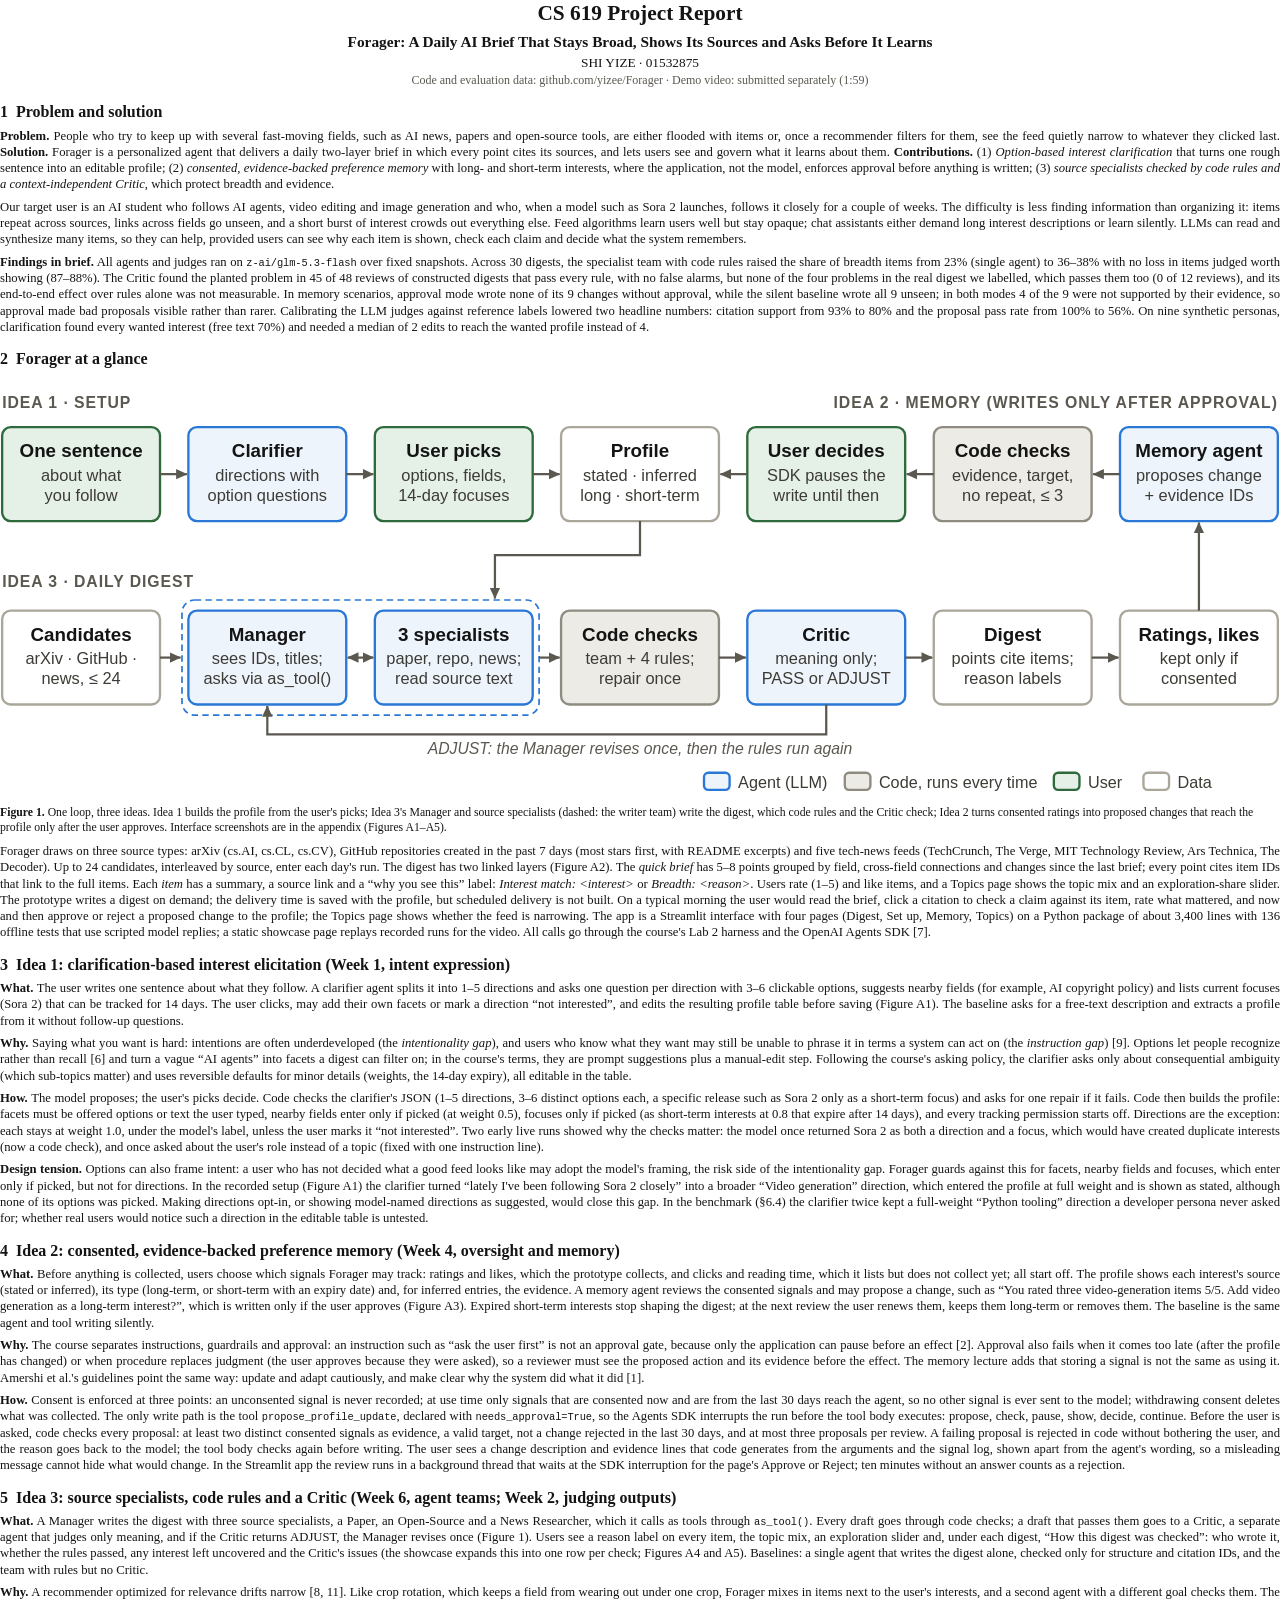
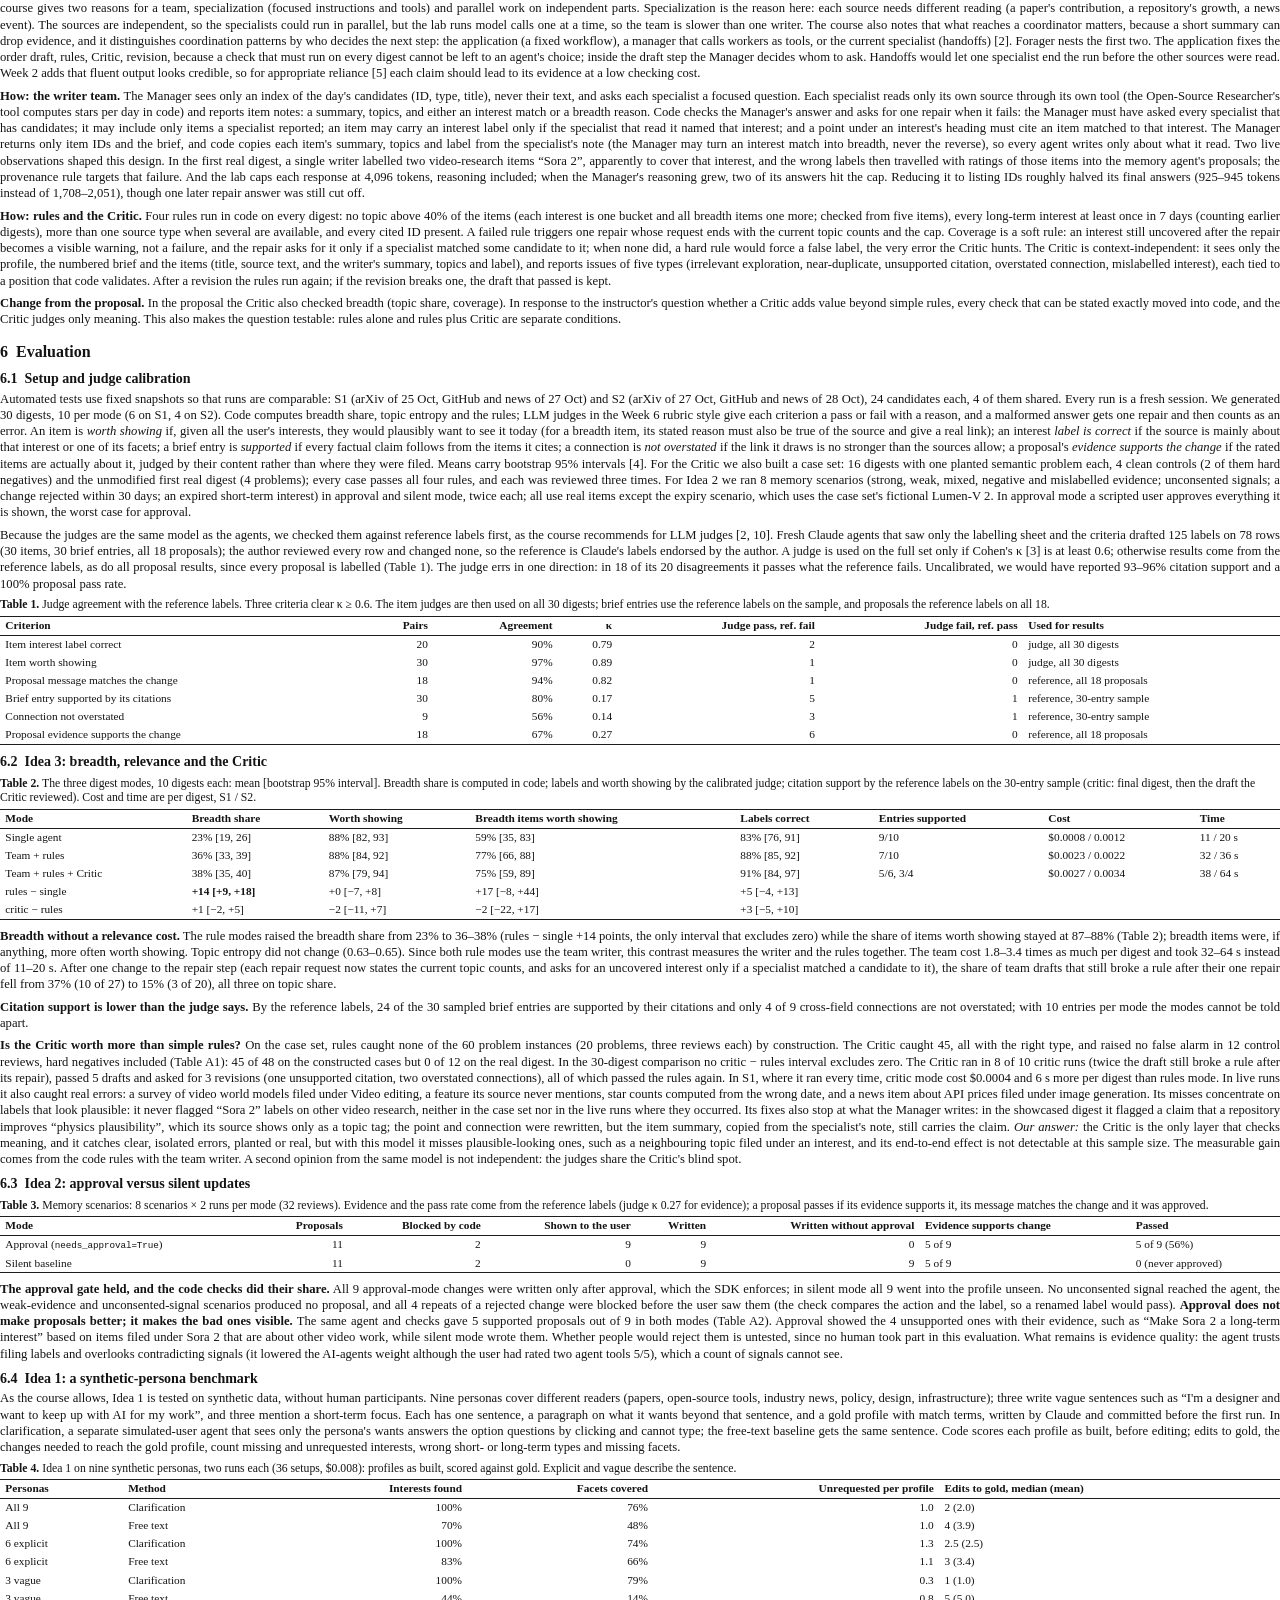
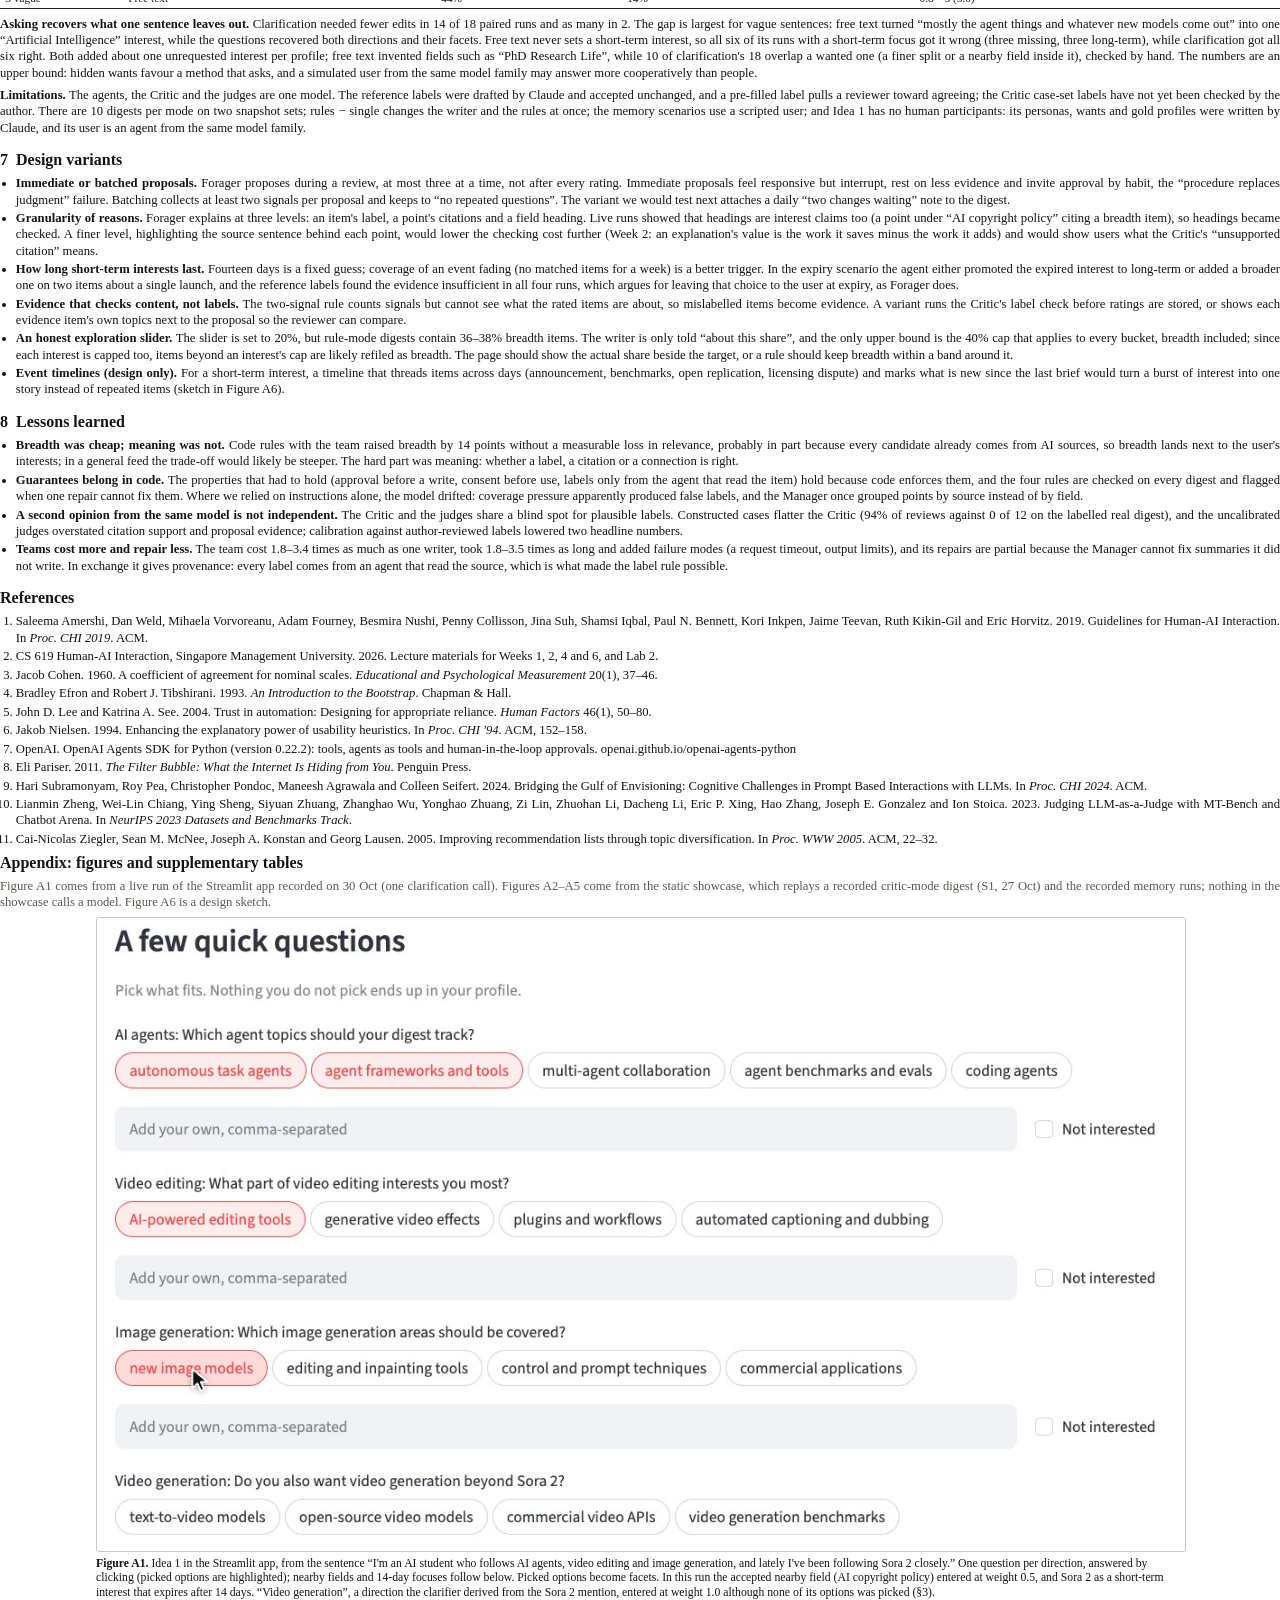
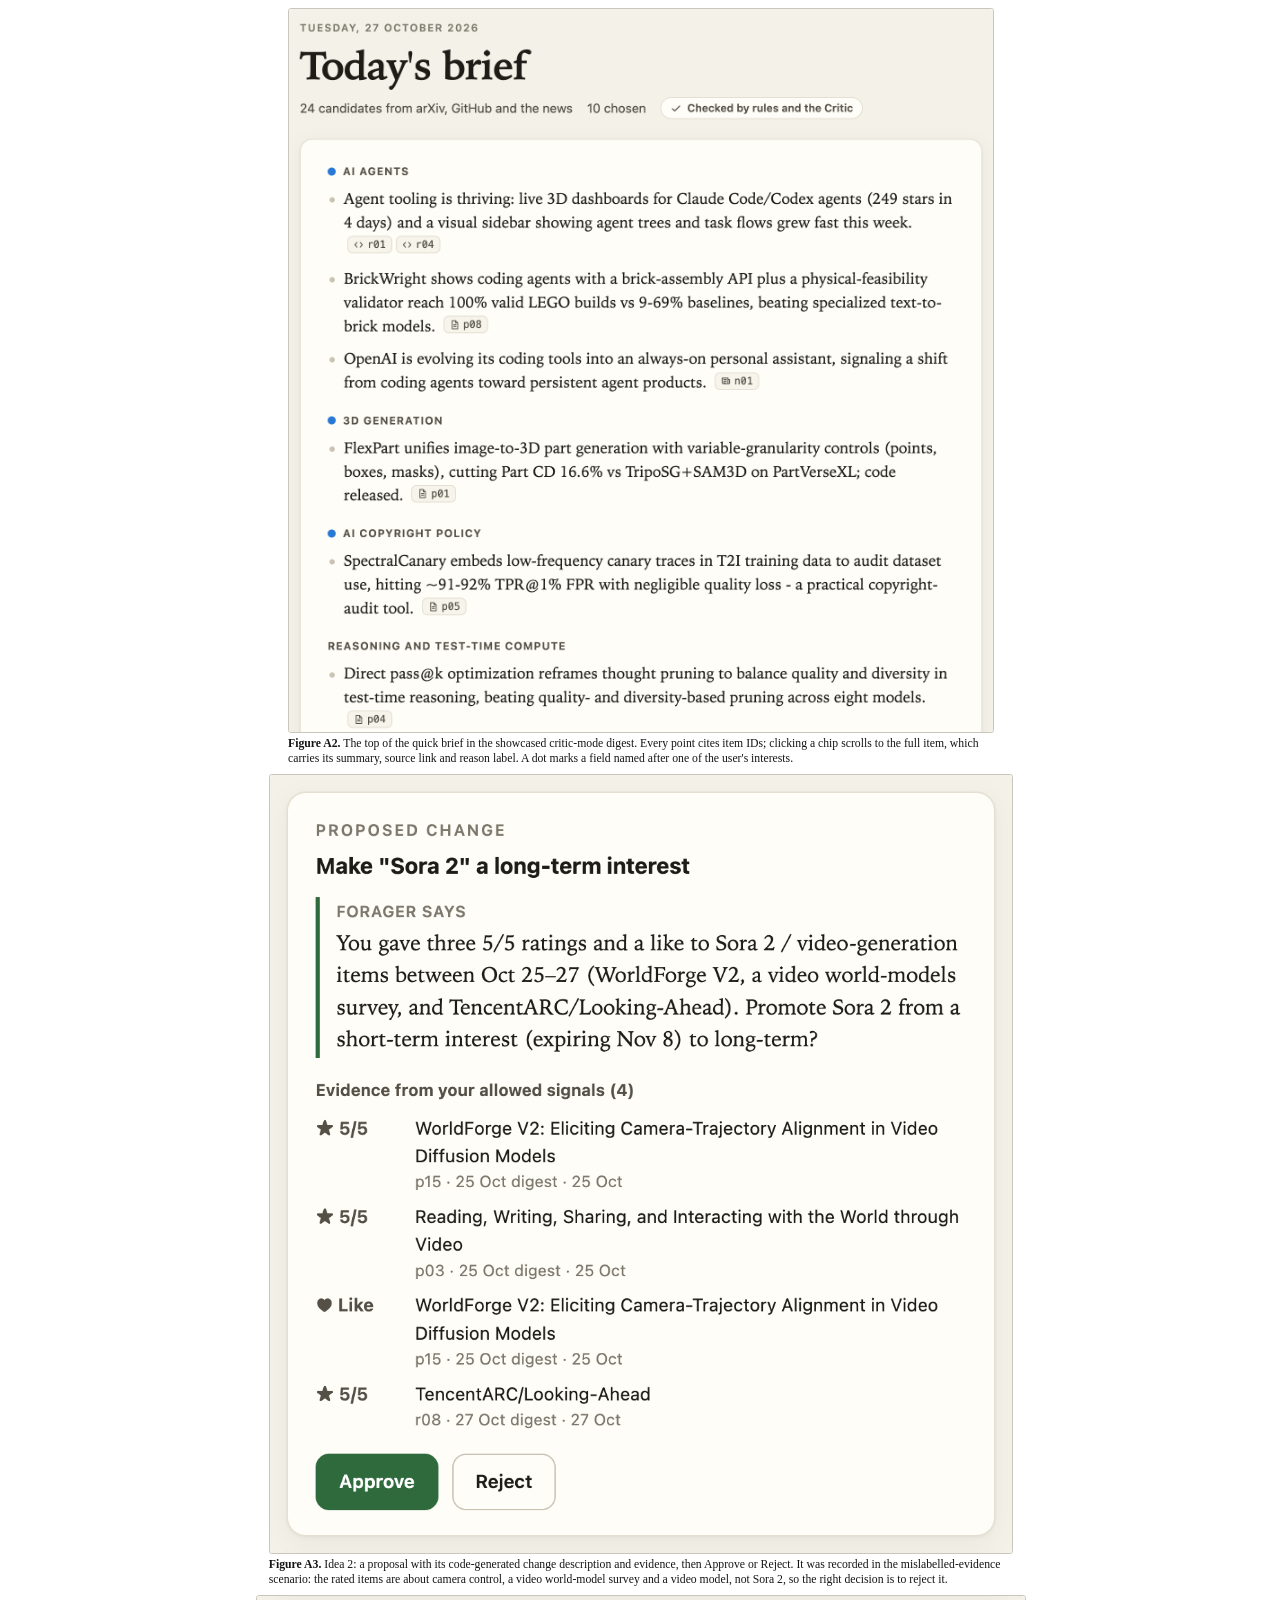
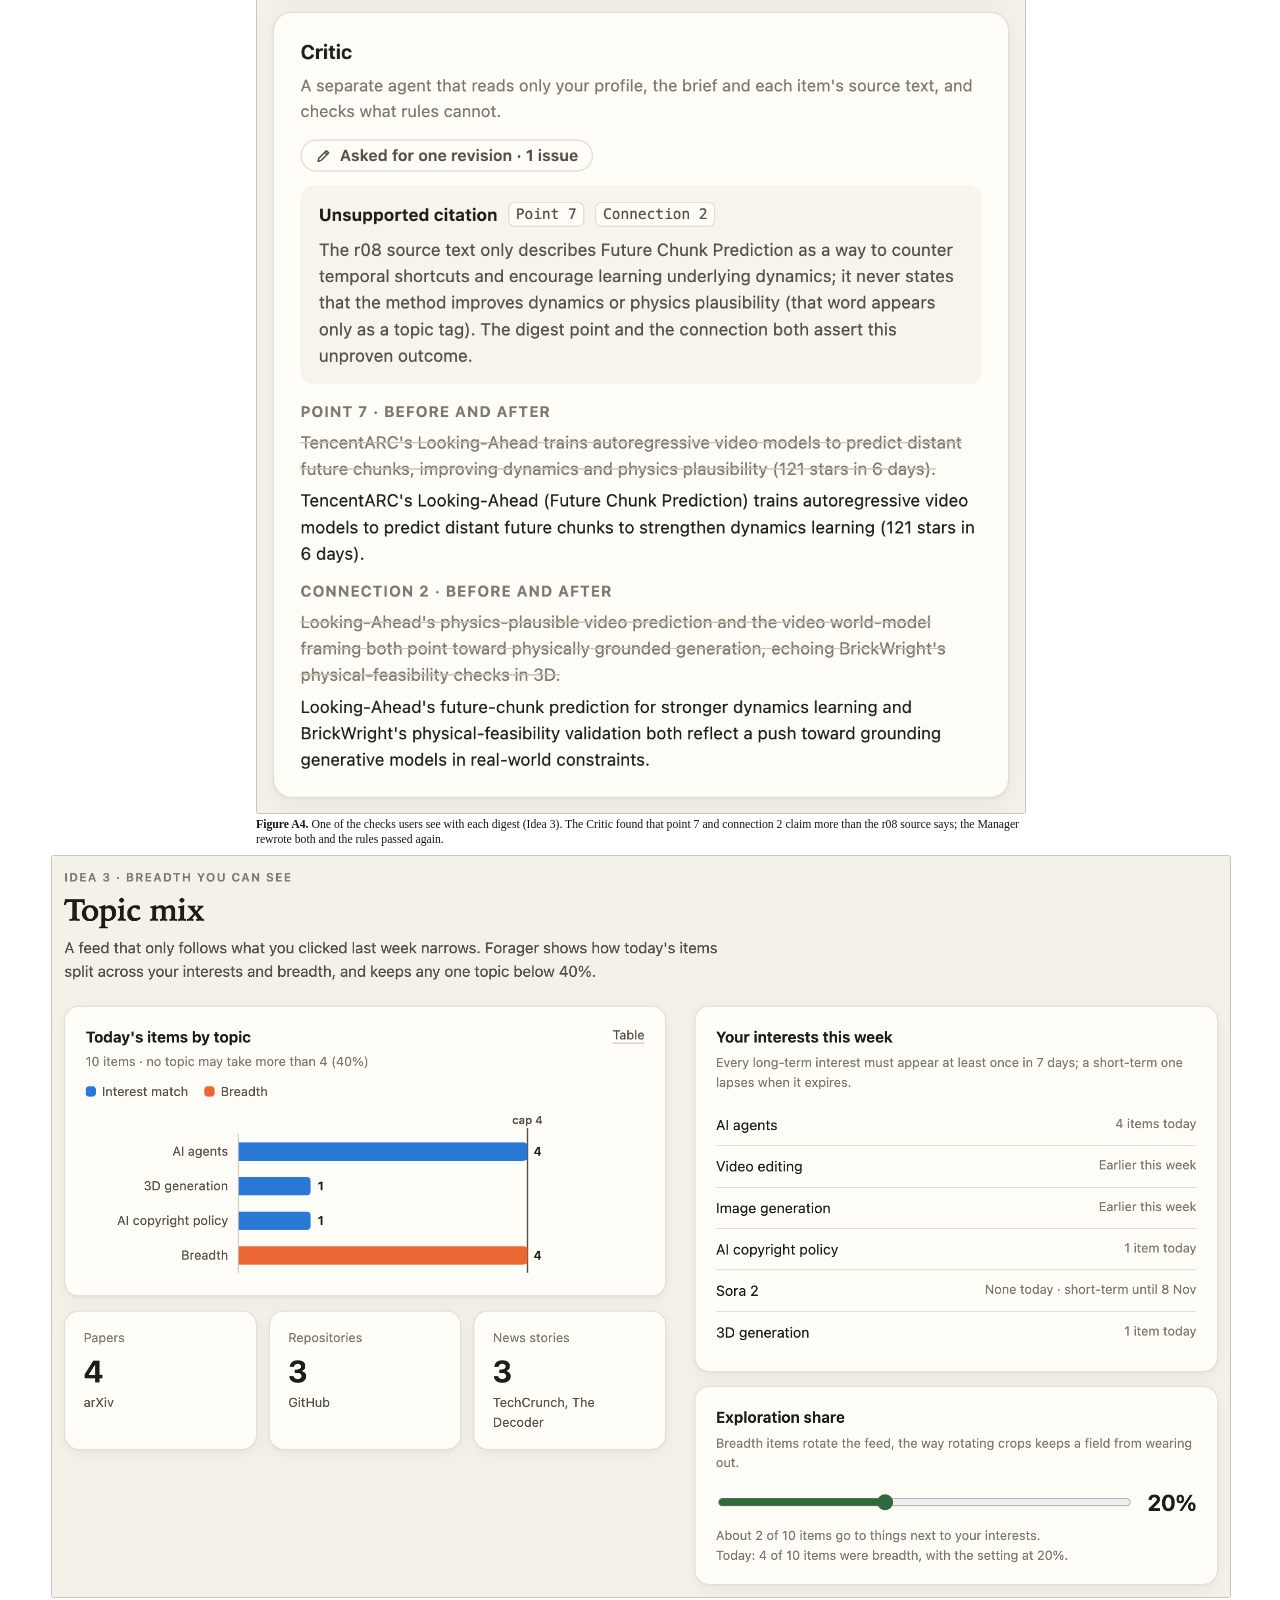
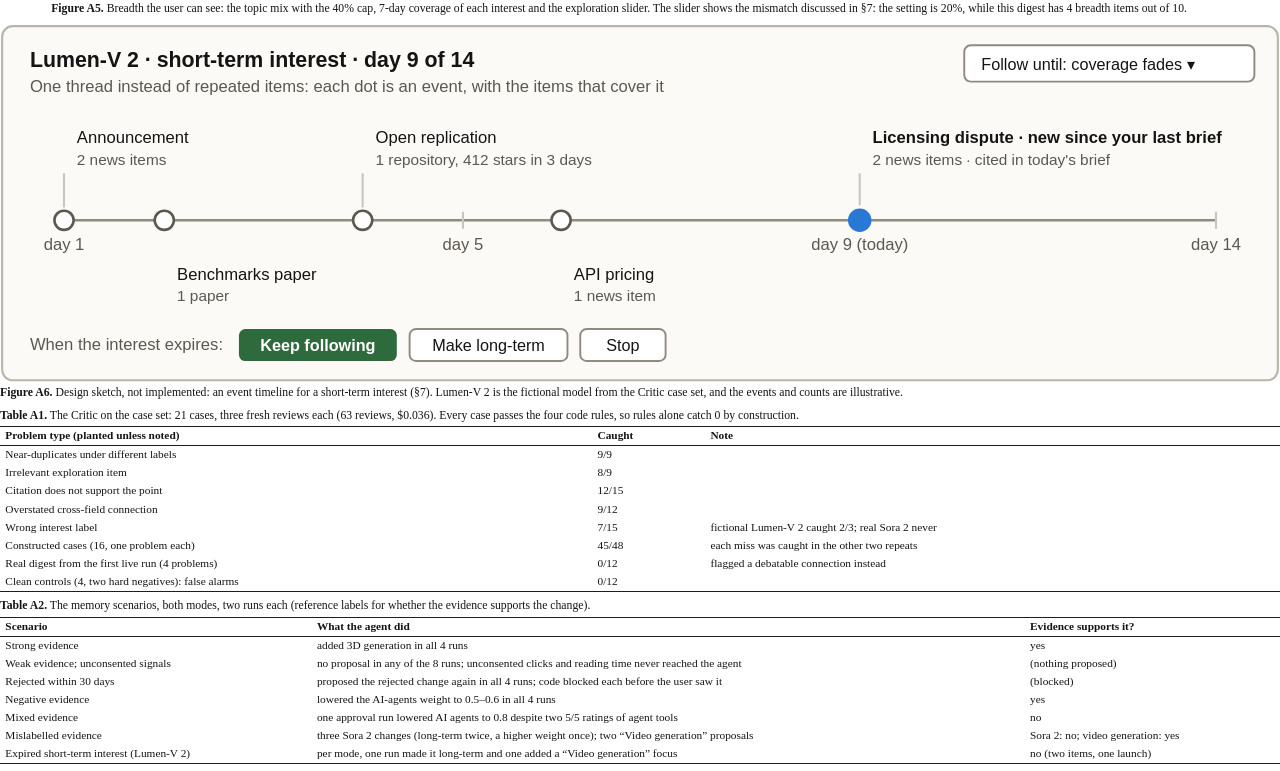
==== commit a9571cfa: "Apply the pre-submission fixes to the report Co-Authored-By: Claude Opus 5.5 <noreply@anthropic.com>" ====
--- a/report/report.html
+++ b/report/report.html
@@ -18,9 +18,9 @@
   <p class="course">CS 619 Project Report</p>
   <p class="title">Forager: A Daily AI Brief That Stays Broad, Shows Its Sources and Asks Before It Learns</p>
   <p class="author">SHI YIZE · 01532875</p>
-  <p class="links">Code and evaluation data: <a href="https://github.com/yizee/Forager">github.com/yizee/Forager</a> · Demo video: forager-demo-final.mp4 (1:59)</p>
+  <p class="links">Code and evaluation data: <a href="https://github.com/yizee/Forager">github.com/yizee/Forager</a> · Demo video: submitted separately (1:59)</p>
 </header>
-<h2 id="1-problem-and-solution">1&ensp;Problem and solution</h2><p><strong>Problem.</strong> People who try to keep up with several fast-moving fields, such as AI news, papers and open-source tools, are either flooded with items or, once a recommender filters for them, see the feed quietly narrow to whatever they clicked last. <strong>Solution.</strong> Forager is a personalized agent that delivers a daily two-layer brief in which every point cites its sources, and lets users see and govern what it learns about them. <strong>Contributions.</strong> (1) <em>Option-based interest clarification</em> that turns one rough sentence into an editable profile; (2) <em>consented, evidence-backed preference memory</em> with long- and short-term interests, where the application, not the model, enforces approval before anything is written; (3) <em>source specialists checked by code rules and a context-independent Critic</em>, which protect breadth and evidence.</p><p>Our target user is an AI student who follows AI agents, video editing and image generation and who, when a model such as Sora 2 launches, follows it closely for a couple of weeks. The difficulty is less finding information than organizing it: items repeat across sources, links across fields go unseen, and a short burst of interest crowds out everything else. Feed algorithms learn users well but stay opaque; chat assistants either demand long interest descriptions or learn silently. LLMs can read and synthesize many items, so they can help, provided users can see why each item is shown, check each claim and decide what the system remembers.</p><p><strong>Findings in brief.</strong> All agents and judges ran on <code>z-ai/glm-5.3-flash</code> over fixed snapshots. Across 30 digests, the specialist team with code rules raised the share of breadth items from 23% (single agent) to 36–38% with no loss in items judged worth showing (87–88%). The Critic found the planted problem in 45 of 48 reviews of digests that pass every rule, with no false alarms, but none of the four problems in the one real digest we labelled (0 of 12 reviews), and its end-to-end effect over rules alone was not measurable. In memory scenarios, approval mode wrote none of its 9 changes without approval, while the silent baseline wrote all 9 unseen; in both modes 4 of the 9 were not supported by their evidence, so approval made bad proposals visible rather than rarer. Calibrating the LLM judges against reference labels lowered two headline numbers: citation support from 93% to 80% and the proposal pass rate from 100% to 56%. On nine synthetic personas, clarification found every wanted interest (free text 70%) and needed a median of 2 edits to reach the wanted profile instead of 4.</p><h2 id="2-forager-at-a-glance">2&ensp;Forager at a glance</h2><figure style="width: 100%; margin-left: auto; margin-right: auto"><svg viewBox="0 0 600 200" xmlns="http://www.w3.org/2000/svg" font-family="Helvetica Neue, Helvetica, Arial, sans-serif" role="img" aria-label="Forager's architecture: setup, daily digest and memory loop">
+<h2 id="1-problem-and-solution">1&ensp;Problem and solution</h2><p><strong>Problem.</strong> People who try to keep up with several fast-moving fields, such as AI news, papers and open-source tools, are either flooded with items or, once a recommender filters for them, see the feed quietly narrow to whatever they clicked last. <strong>Solution.</strong> Forager is a personalized agent that delivers a daily two-layer brief in which every point cites its sources, and lets users see and govern what it learns about them. <strong>Contributions.</strong> (1) <em>Option-based interest clarification</em> that turns one rough sentence into an editable profile; (2) <em>consented, evidence-backed preference memory</em> with long- and short-term interests, where the application, not the model, enforces approval before anything is written; (3) <em>source specialists checked by code rules and a context-independent Critic</em>, which protect breadth and evidence.</p><p>Our target user is an AI student who follows AI agents, video editing and image generation and who, when a model such as Sora 2 launches, follows it closely for a couple of weeks. The difficulty is less finding information than organizing it: items repeat across sources, links across fields go unseen, and a short burst of interest crowds out everything else. Feed algorithms learn users well but stay opaque; chat assistants either demand long interest descriptions or learn silently. LLMs can read and synthesize many items, so they can help, provided users can see why each item is shown, check each claim and decide what the system remembers.</p><p><strong>Findings in brief.</strong> All agents and judges ran on <code>z-ai/glm-5.3-flash</code> over fixed snapshots. Across 30 digests, the specialist team with code rules raised the share of breadth items from 23% (single agent) to 36–38% with no loss in items judged worth showing (87–88%). The Critic found the planted problem in 45 of 48 reviews of constructed digests that pass every rule, with no false alarms, but none of the four problems in the real digest we labelled, which passes them too (0 of 12 reviews), and its end-to-end effect over rules alone was not measurable. In memory scenarios, approval mode wrote none of its 9 changes without approval, while the silent baseline wrote all 9 unseen; in both modes 4 of the 9 were not supported by their evidence, so approval made bad proposals visible rather than rarer. Calibrating the LLM judges against reference labels lowered two headline numbers: citation support from 93% to 80% and the proposal pass rate from 100% to 56%. On nine synthetic personas, clarification found every wanted interest (free text 70%) and needed a median of 2 edits to reach the wanted profile instead of 4.</p><h2 id="2-forager-at-a-glance">2&ensp;Forager at a glance</h2><figure style="width: 100%; margin-left: auto; margin-right: auto"><svg viewBox="0 0 600 200" xmlns="http://www.w3.org/2000/svg" font-family="Helvetica Neue, Helvetica, Arial, sans-serif" role="img" aria-label="Forager's architecture: setup, daily digest and memory loop">
   <defs>
     <marker id="ah" viewBox="0 0 8 8" refX="7" refY="4" markerWidth="5.5" markerHeight="5.5" orient="auto-start-reverse">
       <path d="M0 0.6 L7.4 4 L0 7.4 Z" fill="#5b5850"/>
@@ -147,7 +147,7 @@
     <rect class="data" x="206" y="0" width="12" height="8" rx="2"/><text class="lg" x="222" y="7">Data</text>
   </g>
 </svg>
-<figcaption><strong>Figure 1.</strong> One loop, three ideas. Idea 1 builds the profile from the user's picks; Idea 3's Manager and source specialists (dashed: the writer team) write the digest, which code rules and the Critic check; Idea 2 turns consented ratings into proposed changes that reach the profile only after the user approves. Interface screenshots are in the appendix (Figures A1–A5).</figcaption></figure><p>Forager draws on three source types: arXiv (cs.AI, cs.CL, cs.CV), GitHub repositories created in the past 7 days (most stars first, with README excerpts) and five tech-news feeds (TechCrunch, The Verge, MIT Technology Review, Ars Technica, The Decoder). Up to 24 candidates, interleaved by source, enter each day's run. The digest has two linked layers (Figure A2). The <em>quick brief</em> has 5–8 points grouped by field, cross-field connections and changes since the last brief; every point cites item IDs that link to the full items. Each <em>item</em> has a summary, a source link and a “why you see this” label: <em>Interest match: &lt;interest&gt;</em> or <em>Breadth: &lt;reason&gt;</em>. Users rate (1–5) and like items, and a Topics page shows the topic mix and an exploration-share slider. The prototype writes a digest on demand; the delivery time is saved with the profile, but scheduled delivery is not built. On a typical morning the user would read the brief, click a citation to check a claim against its item, rate what mattered, and now and then approve or reject a proposed change to the profile; the Topics page shows whether the feed is narrowing. The app is a Streamlit interface with four pages (Digest, Set up, Memory, Topics) on a Python package of about 3,400 lines with 133 offline tests that use scripted model replies; a static showcase page replays recorded runs for the video. All calls go through the course's Lab 2 harness and the OpenAI Agents SDK [7]. Figure 1 shows how the three ideas form one loop: the profile shapes the digest, ratings on the digest feed the memory agent, and approved changes return to the profile.</p><h2 id="3-idea-1-clarification-based-interest-elicitation-week-1-intent-expression">3&ensp;Idea 1: clarification-based interest elicitation (Week 1, intent expression)</h2><p><strong>What.</strong> The user writes one sentence about what they follow. A clarifier agent splits it into 1–5 directions and asks one question per direction with 3–6 clickable options, suggests nearby fields (for example, AI copyright policy) and lists current focuses (Sora 2) that can be tracked for 14 days. The user clicks, may add their own facets or mark a direction “not interested”, and edits the resulting profile table before saving (Figure A1). The baseline asks for a free-text description and extracts a profile from it without follow-up questions.</p><p><strong>Why.</strong> Saying what you want is hard: intentions are often underdeveloped (the <em>intentionality gap</em>), and users who know what they want may still be unable to phrase it in terms a system can act on (the <em>instruction gap</em>) [9]. Options let people recognize rather than recall [6] and turn a vague “AI agents” into facets a digest can filter on; in the course's terms, they are prompt suggestions plus a manual-edit step. Following the course's asking policy, the clarifier asks only about consequential ambiguity (which sub-topics matter) and uses reversible defaults for minor details (weights, the 14-day expiry), all editable in the table.</p><p><strong>How.</strong> The model proposes; the user's picks decide. Code checks the clarifier's JSON (1–5 directions, 3–6 distinct options each, a specific release such as Sora 2 only as a short-term focus) and asks for one repair if it fails. Code then builds the profile: facets must be offered options or text the user typed, nearby fields enter only if picked (at weight 0.5), focuses only if picked (as short-term interests at 0.8 that expire after 14 days), and every tracking permission starts off. Directions are the exception: each stays at weight 1.0, under the model's label, unless the user marks it “not interested”. Two early live runs showed why the checks matter: the model once returned Sora 2 as both a direction and a focus, which would have created duplicate interests (now a code check), and once asked about the user's role instead of a topic (fixed with one instruction line).</p><p><strong>Design tension.</strong> Options can also frame intent: a user who has not decided what a good feed looks like may adopt the model's framing, the risk side of the intentionality gap. Forager guards against this for facets, nearby fields and focuses, which enter only if picked, but not for directions. In the recorded setup (Figure A1) the clarifier turned “lately I've been following Sora 2 closely” into a broader “Video generation” direction, which entered the profile at full weight and is shown as stated, although none of its options was picked. Making directions opt-in, or showing model-named directions as suggested, would close this gap; in the benchmark (§6.4) the clarifier twice kept a full-weight “Python tooling” direction a developer persona never asked for, and whether real users would notice such a direction in the editable table is untested.</p><h2 id="4-idea-2-consented-evidence-backed-preference-memory-week-4-oversight-and-memory">4&ensp;Idea 2: consented, evidence-backed preference memory (Week 4, oversight and memory)</h2><p><strong>What.</strong> Before anything is collected, users choose which signals Forager may track: ratings and likes, which the prototype collects, and clicks and reading time, which it lists but does not collect yet; all start off. The profile shows each interest's source (stated or inferred), its type (long-term, or short-term with an expiry date) and, for inferred entries, the evidence. A memory agent reviews the consented signals and may propose a change, such as “You rated three video-generation items 5/5. Add video generation as a long-term interest?”, which is written only if the user approves (Figure A3). Expired short-term interests stop shaping the digest; at the next review the user renews them, keeps them long-term or removes them. The baseline is the same agent and tool writing silently.</p><p><strong>Why.</strong> The course separates instructions, guardrails and approval: an instruction such as “ask the user first” is not an approval gate, because only the application can pause before an effect [2]. Approval also fails when it comes too late (after the profile has changed) or when procedure replaces judgment (the user approves because they were asked), so a reviewer must see the proposed action and its evidence before the effect. Memory adds that storing a signal is not the same as using it. Amershi et al.'s guidelines point the same way: update and adapt cautiously, and make clear why the system did what it did [1].</p><p><strong>How.</strong> Consent is enforced at three points: an unconsented signal is never recorded; at use time only signals that are consented now and are from the last 30 days reach the agent, so no other signal is ever sent to the model; withdrawing consent deletes what was collected. The only write path is the tool <code>propose_profile_update</code>, declared with <code>needs_approval=True</code>, so the Agents SDK interrupts the run before the tool body executes: propose, check, pause, show, decide, continue. Before the user is asked, code checks every proposal: at least two distinct consented signals as evidence, a valid target, not a change rejected in the last 30 days, and at most three proposals per review. A failing proposal is rejected in code without bothering the user, and the reason goes back to the model; the tool body checks again before writing. The user sees a change description and evidence lines that code generates from the arguments and the signal log, shown apart from the agent's wording, so a misleading message cannot hide what would change. In the Streamlit app the review runs in a background thread that waits at the SDK interruption for the page's Approve or Reject; ten minutes without an answer counts as a rejection.</p><h2 id="5-idea-3-source-specialists-code-rules-and-a-critic-week-6-agent-teams-week-2-judging-outputs">5&ensp;Idea 3: source specialists, code rules and a Critic (Week 6, agent teams; Week 2, judging outputs)</h2><p><strong>What.</strong> A Manager writes the digest with three source specialists, a Paper, an Open-Source and a News Researcher, which it calls as tools through <code>as_tool()</code>. Every draft goes through code checks; a draft that passes them goes to a Critic, a separate agent that judges only meaning, and if the Critic returns ADJUST, the Manager revises once (Figure 1). Users see a reason label on every item, the topic mix, an exploration slider and, under each digest, “How this digest was checked”: who wrote it, whether the rules passed, any interest left uncovered and the Critic's issues (the showcase expands this into one row per check; Figures A4 and A5). Baselines: a single agent that writes the digest alone, checked only for structure and citation IDs, and the team with rules but no Critic.</p><p><strong>Why.</strong> A recommender optimized for relevance drifts narrow [8, 11]. Like crop rotation, which keeps a field from wearing out under one crop, Forager rotates in items next to the user's interests and has a second agent with a different goal check them. The course gives two reasons for a team, specialization (focused instructions and tools) and parallel work on independent parts. Specialization is the reason here: each source needs different reading (a paper's contribution, a repository's growth, a news event). The sources are independent, so the specialists could run in parallel, but the lab runs model calls one at a time, so the team is slower than one writer. It also says that what reaches a coordinator matters, because a short summary can drop evidence, and it distinguishes coordination patterns by who decides the next step: the application (a fixed workflow), a manager that calls workers as tools, or the current specialist (handoffs) [2]. Forager nests the first two. The application fixes the order draft, rules, Critic, revision, because a check that must run on every digest cannot be left to an agent's choice; inside the draft step the Manager decides whom to ask. Handoffs would let one specialist end the run before the other sources were read. Week 2 adds that fluent output looks credible, so for appropriate reliance [5] each claim should lead to its evidence at a low checking cost.</p><p><strong>How: the writer team.</strong> The Manager sees only an index of the day's candidates (ID, type, title), never their text, and asks each specialist a focused question. Each specialist reads only its own source through its own tool (the Open-Source Researcher's tool computes stars per day in code) and reports item notes: a summary, topics, and either an interest match or a breadth reason. Code checks the Manager's answer and asks for one repair when it fails: the Manager must have asked every specialist that has candidates; it may include only items a specialist reported; an item may carry an interest label only if the specialist that read it named that interest; and a point under an interest's heading must cite an item matched to that interest. The Manager returns only item IDs and the brief, and code copies each item's summary, topics and label from the specialist's note (the Manager may turn an interest match into breadth, never the reverse), so every agent writes only about what it read. Two live observations shaped this design. In the first real digest, a single writer labelled two video-research items “Sora 2”, apparently to cover that interest, and the wrong labels then travelled with ratings of those items into the memory agent's proposals; the provenance rule targets that failure. And the lab caps each response at 4,096 tokens, reasoning included; when the Manager's reasoning grew, two of its answers hit the cap. Reducing it to listing IDs roughly halved its final answers (925–945 tokens instead of 1,708–2,051), though one later repair answer was still cut off.</p><p><strong>How: rules and the Critic.</strong> Four rules run in code on every digest: no topic above 40% of the items (each interest is one bucket and all breadth items one more; checked from five items), every long-term interest at least once in 7 days (counting earlier digests), more than one source type when several are available, and every cited ID present. A failed rule triggers one repair whose request ends with the current topic counts and the cap. Coverage is a soft rule: an interest still uncovered after the repair becomes a visible warning, not a failure, and the repair asks for it only if a specialist matched some candidate to it; when none did, a hard rule would force a false label, the very error the Critic hunts. The Critic is context-independent: it sees only the profile, the numbered brief and the items (title, source text, and the writer's summary, topics and label), and reports issues of five types (irrelevant exploration, near-duplicate, unsupported citation, overstated connection, mislabelled interest), each tied to a position that code validates. After a revision the rules run again; if the revision breaks one, the draft that passed is kept.</p><p><strong>Change from the proposal.</strong> In the proposal the Critic also checked breadth (topic share, coverage). In response to the instructor's question whether a Critic adds value beyond simple rules, every check that can be stated exactly moved into code, and the Critic judges only meaning. This also makes the question testable: rules alone and rules plus Critic are separate conditions.</p><h2 id="6-evaluation">6&ensp;Evaluation</h2><h3 id="61-setup-and-judge-calibration">6.1&ensp;Setup and judge calibration</h3><p>Automated tests use fixed snapshots so that runs are comparable: S1 (arXiv of 25 Oct, GitHub and news of 27 Oct) and S2 (arXiv of 27 Oct, GitHub and news of 28 Oct), 24 candidates each, 4 of them shared. Every run is a fresh session. We generated 30 digests, 10 per mode (6 on S1, 4 on S2). Code computes breadth share, topic entropy and the rules; LLM judges in the Week 6 rubric style give each criterion a pass or fail with a reason, and a malformed answer gets one repair and then counts as an error. An item is <em>worth showing</em> if, given all the user's interests, they would plausibly want to see it today (for a breadth item, its stated reason must also be true of the source and give a real link); an interest <em>label is correct</em> if the source is mainly about that interest or one of its facets; a brief entry is <em>supported</em> if every factual claim follows from the items it cites; a connection is <em>not overstated</em> if the link it draws is no stronger than the sources allow; a proposal's <em>evidence supports the change</em> if the rated items are actually about it, judged by their content rather than where they were filed. Means carry bootstrap 95% intervals [4]. For the Critic we also built a case set: 16 digests with one planted semantic problem each, 4 clean controls (2 of them hard negatives) and the unmodified first real digest (4 problems); every case passes all four rules, and each was reviewed three times. For Idea 2 we ran 8 memory scenarios built from real items, except the expiry scenario, which uses the case set's fictional Lumen-V 2 (strong, weak, mixed, negative and mislabelled evidence; unconsented signals; a change rejected within 30 days; an expired short-term interest) in approval and silent mode, twice each; in approval mode a scripted user approves everything it is shown, the worst case for approval.</p><p>Because the judges are the same model as the agents, we checked them against reference labels first, as the course recommends for LLM judges [2, 10]. Fresh Claude agents that saw only the labelling sheet and the criteria drafted 125 labels on 78 rows (30 items, 30 brief entries, all 18 proposals); the author reviewed every row and changed none, so the reference is Claude's labels endorsed by the author. A judge is used on the full set only if Cohen's κ [3] is at least 0.6; otherwise, and for the proposals, which are all labelled, results come from the reference labels (Table 1). The judge errs in one direction: in 18 of its 20 disagreements it passes what the reference fails. Uncalibrated, we would have reported 93–96% citation support and a 100% proposal pass rate.</p><div class="table-wrap"><p class="table-caption"><strong>Table 1.</strong> Judge agreement with the reference labels. Three criteria clear κ ≥ 0.6. The item judges are then used on all 30 digests; brief entries use the reference labels on the sample, and proposals the reference labels on all 18.</p><table><thead><tr class="header"><th>Criterion</th><th style="text-align: right;">Pairs</th><th style="text-align: right;">Agreement</th><th style="text-align: right;">κ</th><th style="text-align: right;">Judge pass, ref. fail</th><th style="text-align: right;">Judge fail, ref. pass</th><th>Used for results</th></tr></thead><tbody><tr class="odd"><td>Item interest label correct</td><td style="text-align: right;" class="nowrap">20</td><td style="text-align: right;" class="nowrap">90%</td><td style="text-align: right;" class="nowrap">0.79</td><td style="text-align: right;" class="nowrap">2</td><td style="text-align: right;" class="nowrap">0</td><td>judge, all 30 digests</td></tr><tr class="even"><td>Item worth showing</td><td style="text-align: right;" class="nowrap">30</td><td style="text-align: right;" class="nowrap">97%</td><td style="text-align: right;" class="nowrap">0.89</td><td style="text-align: right;" class="nowrap">1</td><td style="text-align: right;" class="nowrap">0</td><td>judge, all 30 digests</td></tr><tr class="odd"><td>Proposal message matches the change</td><td style="text-align: right;" class="nowrap">18</td><td style="text-align: right;" class="nowrap">94%</td><td style="text-align: right;" class="nowrap">0.82</td><td style="text-align: right;" class="nowrap">1</td><td style="text-align: right;" class="nowrap">0</td><td>reference, all 18 proposals</td></tr><tr class="even"><td>Brief entry supported by its citations</td><td style="text-align: right;" class="nowrap">30</td><td style="text-align: right;" class="nowrap">80%</td><td style="text-align: right;" class="nowrap">0.17</td><td style="text-align: right;" class="nowrap">5</td><td style="text-align: right;" class="nowrap">1</td><td>reference, 30-entry sample</td></tr><tr class="odd"><td>Connection not overstated</td><td style="text-align: right;" class="nowrap">9</td><td style="text-align: right;" class="nowrap">56%</td><td style="text-align: right;" class="nowrap">0.14</td><td style="text-align: right;" class="nowrap">3</td><td style="text-align: right;" class="nowrap">1</td><td>reference, 30-entry sample</td></tr><tr class="even"><td>Proposal evidence supports the change</td><td style="text-align: right;" class="nowrap">18</td><td style="text-align: right;" class="nowrap">67%</td><td style="text-align: right;" class="nowrap">0.27</td><td style="text-align: right;" class="nowrap">6</td><td style="text-align: right;" class="nowrap">0</td><td>reference, all 18 proposals</td></tr></tbody></table></div><h3 id="62-idea-3-breadth-relevance-and-the-critic">6.2&ensp;Idea 3: breadth, relevance and the Critic</h3><div class="table-wrap"><p class="table-caption"><strong>Table 2.</strong> The three digest modes, 10 digests each: mean [bootstrap 95% interval]. Breadth share is computed in code; labels and worth showing by the calibrated judge; citation support by the reference labels on the 30-entry sample (critic: final digest, then the draft the Critic reviewed). Cost and time are per digest, S1 / S2.</p><table><thead><tr class="header"><th>Mode</th><th>Breadth share</th><th>Worth showing</th><th>Breadth items worth showing</th><th>Labels correct</th><th>Entries supported</th><th>Cost</th><th>Time</th></tr></thead><tbody><tr class="odd"><td>Single agent</td><td class="nowrap">23% [19, 26]</td><td class="nowrap">88% [82, 93]</td><td class="nowrap">59% [35, 83]</td><td class="nowrap">83% [76, 91]</td><td class="nowrap">9/10</td><td class="nowrap">$0.0008 / 0.0012</td><td class="nowrap">11 / 20 s</td></tr><tr class="even"><td>Team + rules</td><td class="nowrap">36% [33, 39]</td><td class="nowrap">88% [84, 92]</td><td class="nowrap">77% [66, 88]</td><td class="nowrap">88% [85, 92]</td><td class="nowrap">7/10</td><td class="nowrap">$0.0023 / 0.0022</td><td class="nowrap">32 / 36 s</td></tr><tr class="odd"><td>Team + rules + Critic</td><td class="nowrap">38% [35, 40]</td><td class="nowrap">87% [79, 94]</td><td class="nowrap">75% [59, 89]</td><td class="nowrap">91% [84, 97]</td><td class="nowrap">5/6, 3/4</td><td class="nowrap">$0.0027 / 0.0034</td><td class="nowrap">38 / 64 s</td></tr><tr class="even"><td>rules − single</td><td class="nowrap"><strong>+14 [+9, +18]</strong></td><td class="nowrap">+0 [−7, +8]</td><td class="nowrap">+17 [−8, +44]</td><td class="nowrap">+5 [−4, +13]</td><td></td><td></td><td></td></tr><tr class="odd"><td>critic − rules</td><td class="nowrap">+1 [−2, +5]</td><td class="nowrap">−2 [−11, +7]</td><td class="nowrap">−2 [−22, +17]</td><td class="nowrap">+3 [−5, +10]</td><td></td><td></td><td></td></tr></tbody></table></div><p><strong>Breadth without a relevance cost.</strong> The rule modes raised the breadth share from 23% to 36–38% (rules − single +14 points, the only interval that excludes zero) while the share of items worth showing stayed at 87–88% (Table 2); breadth items were, if anything, more often worth showing. Topic entropy did not change (0.63–0.65). Since both rule modes use the team writer, this contrast measures the writer and the rules together. The team cost 1.8–3.4 times as much per digest and took 32–64 s instead of 11–20 s. After one change to the repair step (each repair request now states the current topic counts, and asks for an uncovered interest only if a specialist matched a candidate to it), the share of team drafts that still broke a rule after their one repair fell from 37% (10 of 27) to 15% (3 of 20), all three on topic share.</p><p><strong>Citation support is lower than the judge says.</strong> By the reference labels, 24 of the 30 sampled brief entries are supported by their citations and only 4 of 9 cross-field connections are not overstated; with 10 entries per mode the modes cannot be told apart.</p><p><strong>Is the Critic worth more than simple rules?</strong> On the case set, rules caught none of the 60 problem instances (20 problems, three reviews each) by construction. The Critic caught 45, all with the right type, and raised no false alarm in 12 control reviews, hard negatives included (Table A1): 45 of 48 on the constructed cases but 0 of 12 on the real digest. In the 30-digest comparison no critic − rules interval excludes zero. The Critic ran in 8 of 10 critic runs (twice the draft still broke a rule after its repair), passed 5 drafts and asked for 3 revisions (one unsupported citation, two overstated connections), all of which passed the rules again. In S1, where it ran every time, critic mode cost $0.0004 and 6 s more per digest than rules mode. In live runs it also caught real errors: a survey of video world models filed under Video editing, a feature its source never mentions, star counts computed from the wrong date, and a news item about API prices filed under image generation. Its misses concentrate on labels that look plausible: it never flagged “Sora 2” labels on other video research, neither in the case set nor in the live runs where they occurred. Its fixes also stop at what the Manager writes: in the showcased digest it flagged a claim that a repository improves “physics plausibility”, which its source shows only as a topic tag; the point and connection were rewritten, but the item summary, copied from the specialist's note, still carries the claim. <em>Our answer:</em> the Critic is the only layer that checks meaning, and it catches clear, isolated errors, planted or real, but with this model it misses plausible-looking ones, such as a neighbouring topic filed under an interest, and its end-to-end effect is not detectable at this sample size. The measurable gain comes from the code rules with the team writer. A second opinion from the same model is not independent: the judges share the Critic's blind spot.</p><h3 id="63-idea-2-approval-versus-silent-updates">6.3&ensp;Idea 2: approval versus silent updates</h3><div class="table-wrap"><p class="table-caption"><strong>Table 3.</strong> Memory scenarios: 8 scenarios × 2 runs per mode (32 reviews). Evidence and the pass rate come from the reference labels (judge κ 0.27 for evidence); a proposal passes if its evidence supports it, its message matches the change and it was approved.</p><table><thead><tr class="header"><th>Mode</th><th style="text-align: right;">Proposals</th><th style="text-align: right;">Blocked by code</th><th style="text-align: right;">Shown to the user</th><th style="text-align: right;">Written</th><th style="text-align: right;">Written without approval</th><th>Evidence supports change</th><th>Passed</th></tr></thead><tbody><tr class="odd"><td>Approval (<code>needs_approval=True</code>)</td><td style="text-align: right;" class="nowrap">11</td><td style="text-align: right;" class="nowrap">2</td><td style="text-align: right;" class="nowrap">9</td><td style="text-align: right;" class="nowrap">9</td><td style="text-align: right;" class="nowrap">0</td><td>5 of 9</td><td>5 of 9 (56%)</td></tr><tr class="even"><td>Silent baseline</td><td style="text-align: right;" class="nowrap">11</td><td style="text-align: right;" class="nowrap">2</td><td style="text-align: right;" class="nowrap">0</td><td style="text-align: right;" class="nowrap">9</td><td style="text-align: right;" class="nowrap">9</td><td>5 of 9</td><td>0 (never approved)</td></tr></tbody></table></div><p><strong>The approval gate held, and the code checks did their share.</strong> All 9 approval-mode changes were written only after approval, which the SDK enforces; in silent mode all 9 went into the profile unseen. No unconsented signal reached the agent, the weak-evidence and unconsented-signal scenarios produced no proposal, and all 4 repeats of a rejected change were blocked before the user saw them (the check compares the action and the label, so a renamed label would pass). <strong>Approval does not make proposals better; it makes the bad ones visible.</strong> The same agent and checks gave 5 supported proposals out of 9 in both modes. Approval showed the 4 unsupported ones with their evidence, such as “Make Sora 2 a long-term interest” based on items filed under Sora 2 that are about other video work, while silent mode wrote them. Whether people would reject them is untested, since no human took part in this evaluation. What remains is evidence quality: the agent trusts filing labels and overlooks contradicting signals (it lowered the AI-agents weight although the user had rated two agent tools 5/5), which a count of signals cannot see.</p><h3 id="64-idea-1-a-synthetic-persona-benchmark">6.4&ensp;Idea 1: a synthetic-persona benchmark</h3><p>As the course allows, Idea 1 is tested on synthetic data, without human participants. Nine personas cover different readers (papers, open-source tools, industry news, policy, design, infrastructure); three write vague sentences such as “I'm a designer and want to keep up with AI for my work”, and three mention a short-term focus. Each has one sentence, a paragraph on what it wants beyond that sentence, and a gold profile with match terms, written by Claude and committed before the first run. In clarification, a separate simulated-user agent that sees only the persona's wants answers the option questions by clicking and cannot type; the free-text baseline gets the same sentence. Code scores each profile as built, before editing; edits to gold count missing and unrequested interests, wrong short- or long-term types and missing facets.</p><div class="table-wrap"><p class="table-caption"><strong>Table 4.</strong> Idea 1 on nine synthetic personas, two runs each (36 setups, $0.008): profiles as built, scored against gold. Explicit and vague describe the sentence.</p><table><thead><tr class="header"><th>Personas</th><th>Method</th><th style="text-align: right;">Interests found</th><th style="text-align: right;">Facets covered</th><th style="text-align: right;">Unrequested per profile</th><th>Edits to gold, median (mean)</th></tr></thead><tbody><tr class="odd"><td>All 9</td><td>Clarification</td><td style="text-align: right;" class="nowrap">100%</td><td style="text-align: right;" class="nowrap">76%</td><td style="text-align: right;" class="nowrap">1.0</td><td>2 (2.0)</td></tr><tr class="even"><td>All 9</td><td>Free text</td><td style="text-align: right;" class="nowrap">70%</td><td style="text-align: right;" class="nowrap">48%</td><td style="text-align: right;" class="nowrap">1.0</td><td>4 (3.9)</td></tr><tr class="odd"><td>6 explicit</td><td>Clarification</td><td style="text-align: right;" class="nowrap">100%</td><td style="text-align: right;" class="nowrap">74%</td><td style="text-align: right;" class="nowrap">1.3</td><td>2.5 (2.5)</td></tr><tr class="even"><td>6 explicit</td><td>Free text</td><td style="text-align: right;" class="nowrap">83%</td><td style="text-align: right;" class="nowrap">66%</td><td style="text-align: right;" class="nowrap">1.1</td><td>3 (3.4)</td></tr><tr class="odd"><td>3 vague</td><td>Clarification</td><td style="text-align: right;" class="nowrap">100%</td><td style="text-align: right;" class="nowrap">79%</td><td style="text-align: right;" class="nowrap">0.3</td><td>1 (1.0)</td></tr><tr class="even"><td>3 vague</td><td>Free text</td><td style="text-align: right;" class="nowrap">44%</td><td style="text-align: right;" class="nowrap">14%</td><td style="text-align: right;" class="nowrap">0.8</td><td>5 (5.0)</td></tr></tbody></table></div><p><strong>Asking recovers what one sentence leaves out.</strong> Clarification needed fewer edits in 14 of 18 paired runs and as many in 2. The gap is largest for vague sentences: free text turned “mostly the agent things and whatever new models come out” into one “Artificial Intelligence” interest, while the questions recovered both directions and their facets. Free text never sets a short-term interest, so all six of its runs with a short-term focus got it wrong (three missing, three long-term), while clarification got all six right. Both added about one unrequested interest per profile; free text invented fields such as “PhD Research Life”, while 10 of clarification's 18 overlap a wanted one (a finer split or a nearby field inside it), checked by hand. The numbers are an upper bound: hidden wants favour a method that asks, and a simulated user from the same model family may answer more cooperatively than people.</p><p><strong>Limitations.</strong> The agents, the Critic and the judges are one model. The reference labels were drafted by Claude and accepted unchanged, and a pre-filled label pulls a reviewer toward agreeing; the Critic case-set labels have not yet been checked by the author. There are 10 digests per mode on two snapshot sets; rules − single changes the writer and the rules at once; the memory scenarios use a scripted user; and Idea 1 has no human participants: its personas, wants and gold profiles were written by Claude, and its user is an agent from the same model family.</p><h2 id="7-design-variants">7&ensp;Design variants</h2><ul><li><strong>Immediate or batched proposals.</strong> Forager proposes during a review, at most three at a time, not after every rating. Immediate proposals feel responsive but interrupt, rest on less evidence and invite approval by habit, the “procedure replaces judgment” failure. Batching collects at least two signals per proposal and keeps to “no repeated questions”. The variant we would test next attaches a daily “two changes waiting” note to the digest.</li><li><strong>Granularity of reasons.</strong> Forager explains at three levels: an item's label, a point's citations and a field heading. Live runs showed that headings are interest claims too (a point under “AI copyright policy” citing a breadth item), so headings became checked. A finer level, highlighting the source sentence behind each point, would lower the checking cost further (Week 2: an explanation's value is the work it saves minus the work it adds) and would show users what the Critic's “unsupported citation” means.</li><li><strong>How long short-term interests last.</strong> Fourteen days is a fixed guess; coverage of an event fading (no matched items for a week) is a better trigger. In the expiry scenario the agent either promoted the expired interest to long-term or added a broader one on two items about a single launch, and the reference labels found the evidence insufficient in all four runs, which argues for leaving that choice to the user at expiry, as Forager does.</li><li><strong>Evidence that checks content, not labels.</strong> The two-signal rule counts signals but cannot see what the rated items are about, so mislabelled items become evidence. A variant runs the Critic's label check before ratings are stored, or shows each evidence item's own topics next to the proposal so the reviewer can compare.</li><li><strong>An honest exploration slider.</strong> The slider is set to 20%, but rule-mode digests contain 36–38% breadth items. The writer is only told “about this share”, and the only upper bound is the 40% cap that applies to every bucket, breadth included; with each interest capped as well, items that match no interest a second time likely end up as breadth. The page should show the actual share beside the target, or a rule should keep breadth within a band around it.</li><li><strong>Event timelines (design only).</strong> For a short-term interest, a timeline that threads items across days (announcement, benchmarks, open replication, licensing dispute) and marks what is new since the last brief would turn a burst of interest into one story instead of repeated items (sketch in Figure A6).</li></ul><h2 id="8-lessons-learned">8&ensp;Lessons learned</h2><ul><li><strong>Breadth was cheap; meaning was not.</strong> Code rules with the team raised breadth by 14 points without a measurable loss in relevance, probably in part because every candidate already comes from AI sources, so breadth lands next to the user's interests; in a general feed the trade-off would likely be steeper. The hard part was meaning: whether a label, a citation or a connection is right.</li><li><strong>Guarantees belong in code.</strong> The properties that had to hold (approval before a write, consent before use, labels only from the agent that read the item) hold because code enforces them, and the four rules are checked on every digest and flagged when one repair cannot fix them. Where we relied on instructions alone, the model drifted: coverage pressure apparently produced false labels, and the Manager once grouped points by source instead of by field.</li><li><strong>A second opinion from the same model is not independent.</strong> The Critic and the judges share a blind spot for plausible labels. Constructed cases flatter the Critic (94% of reviews against 0 of 12 on the labelled real digest), and the uncalibrated judges overstated citation support and proposal evidence; calibration against human-checked labels changed two of our conclusions.</li><li><strong>Teams cost more and repair less.</strong> The team cost and took two to three times as much as one writer and added failure modes (a request timeout, output limits), and its repairs are partial because the Manager cannot fix summaries it did not write. In exchange it gives provenance: every label comes from an agent that read the source, which is what made the label rule possible.</li></ul><h2 id="references">References</h2><ol type="1"><li>Saleema Amershi, Dan Weld, Mihaela Vorvoreanu, Adam Fourney, Besmira Nushi, Penny Collisson, Jina Suh, Shamsi Iqbal, Paul N. Bennett, Kori Inkpen, Jaime Teevan, Ruth Kikin-Gil and Eric Horvitz. 2019. Guidelines for Human-AI Interaction. In <em>Proc. CHI 2019</em>. ACM.</li><li>CS 619 Human-AI Interaction, Singapore Management University. 2026. Lecture materials for Weeks 1, 2, 4 and 6, and Lab 2.</li><li>Jacob Cohen. 1960. A coefficient of agreement for nominal scales. <em>Educational and Psychological Measurement</em> 20(1), 37–46.</li><li>Bradley Efron and Robert J. Tibshirani. 1993. <em>An Introduction to the Bootstrap</em>. Chapman &amp; Hall.</li><li>John D. Lee and Katrina A. See. 2004. Trust in automation: Designing for appropriate reliance. <em>Human Factors</em> 46(1), 50–80.</li><li>Jakob Nielsen. 1994. Enhancing the explanatory power of usability heuristics. In <em>Proc. CHI '94</em>. ACM, 152–158.</li><li>OpenAI. OpenAI Agents SDK for Python (version 0.22.2): tools, agents as tools and human-in-the-loop approvals. <a href="https://openai.github.io/openai-agents-python/">openai.github.io/openai-agents-python</a></li><li>Eli Pariser. 2011. <em>The Filter Bubble: What the Internet Is Hiding from You</em>. Penguin Press.</li><li>Hari Subramonyam, Roy Pea, Christopher Pondoc, Maneesh Agrawala and Colleen Seifert. 2024. Bridging the Gulf of Envisioning: Cognitive Challenges in Prompt Based Interactions with LLMs. In <em>Proc. CHI 2024</em>. ACM.</li><li>Lianmin Zheng, Wei-Lin Chiang, Ying Sheng, Siyuan Zhuang, Zhanghao Wu, Yonghao Zhuang, Zi Lin, Zhuohan Li, Dacheng Li, Eric P. Xing, Hao Zhang, Joseph E. Gonzalez and Ion Stoica. 2023. Judging LLM-as-a-Judge with MT-Bench and Chatbot Arena. In <em>NeurIPS 2023 Datasets and Benchmarks Track</em>.</li><li>Cai-Nicolas Ziegler, Sean M. McNee, Joseph A. Konstan and Georg Lausen. 2005. Improving recommendation lists through topic diversification. In <em>Proc. WWW 2005</em>. ACM, 22–32.</li></ol><section class="appendix">
+<figcaption><strong>Figure 1.</strong> One loop, three ideas. Idea 1 builds the profile from the user's picks; Idea 3's Manager and source specialists (dashed: the writer team) write the digest, which code rules and the Critic check; Idea 2 turns consented ratings into proposed changes that reach the profile only after the user approves. Interface screenshots are in the appendix (Figures A1–A5).</figcaption></figure><p>Forager draws on three source types: arXiv (cs.AI, cs.CL, cs.CV), GitHub repositories created in the past 7 days (most stars first, with README excerpts) and five tech-news feeds (TechCrunch, The Verge, MIT Technology Review, Ars Technica, The Decoder). Up to 24 candidates, interleaved by source, enter each day's run. The digest has two linked layers (Figure A2). The <em>quick brief</em> has 5–8 points grouped by field, cross-field connections and changes since the last brief; every point cites item IDs that link to the full items. Each <em>item</em> has a summary, a source link and a “why you see this” label: <em>Interest match: &lt;interest&gt;</em> or <em>Breadth: &lt;reason&gt;</em>. Users rate (1–5) and like items, and a Topics page shows the topic mix and an exploration-share slider. The prototype writes a digest on demand; the delivery time is saved with the profile, but scheduled delivery is not built. On a typical morning the user would read the brief, click a citation to check a claim against its item, rate what mattered, and now and then approve or reject a proposed change to the profile; the Topics page shows whether the feed is narrowing. The app is a Streamlit interface with four pages (Digest, Set up, Memory, Topics) on a Python package of about 3,400 lines with 136 offline tests that use scripted model replies; a static showcase page replays recorded runs for the video. All calls go through the course's Lab 2 harness and the OpenAI Agents SDK [7].</p><h2 id="3-idea-1-clarification-based-interest-elicitation-week-1-intent-expression">3&ensp;Idea 1: clarification-based interest elicitation (Week 1, intent expression)</h2><p><strong>What.</strong> The user writes one sentence about what they follow. A clarifier agent splits it into 1–5 directions and asks one question per direction with 3–6 clickable options, suggests nearby fields (for example, AI copyright policy) and lists current focuses (Sora 2) that can be tracked for 14 days. The user clicks, may add their own facets or mark a direction “not interested”, and edits the resulting profile table before saving (Figure A1). The baseline asks for a free-text description and extracts a profile from it without follow-up questions.</p><p><strong>Why.</strong> Saying what you want is hard: intentions are often underdeveloped (the <em>intentionality gap</em>), and users who know what they want may still be unable to phrase it in terms a system can act on (the <em>instruction gap</em>) [9]. Options let people recognize rather than recall [6] and turn a vague “AI agents” into facets a digest can filter on; in the course's terms, they are prompt suggestions plus a manual-edit step. Following the course's asking policy, the clarifier asks only about consequential ambiguity (which sub-topics matter) and uses reversible defaults for minor details (weights, the 14-day expiry), all editable in the table.</p><p><strong>How.</strong> The model proposes; the user's picks decide. Code checks the clarifier's JSON (1–5 directions, 3–6 distinct options each, a specific release such as Sora 2 only as a short-term focus) and asks for one repair if it fails. Code then builds the profile: facets must be offered options or text the user typed, nearby fields enter only if picked (at weight 0.5), focuses only if picked (as short-term interests at 0.8 that expire after 14 days), and every tracking permission starts off. Directions are the exception: each stays at weight 1.0, under the model's label, unless the user marks it “not interested”. Two early live runs showed why the checks matter: the model once returned Sora 2 as both a direction and a focus, which would have created duplicate interests (now a code check), and once asked about the user's role instead of a topic (fixed with one instruction line).</p><p><strong>Design tension.</strong> Options can also frame intent: a user who has not decided what a good feed looks like may adopt the model's framing, the risk side of the intentionality gap. Forager guards against this for facets, nearby fields and focuses, which enter only if picked, but not for directions. In the recorded setup (Figure A1) the clarifier turned “lately I've been following Sora 2 closely” into a broader “Video generation” direction, which entered the profile at full weight and is shown as stated, although none of its options was picked. Making directions opt-in, or showing model-named directions as suggested, would close this gap. In the benchmark (§6.4) the clarifier twice kept a full-weight “Python tooling” direction a developer persona never asked for; whether real users would notice such a direction in the editable table is untested.</p><h2 id="4-idea-2-consented-evidence-backed-preference-memory-week-4-oversight-and-memory">4&ensp;Idea 2: consented, evidence-backed preference memory (Week 4, oversight and memory)</h2><p><strong>What.</strong> Before anything is collected, users choose which signals Forager may track: ratings and likes, which the prototype collects, and clicks and reading time, which it lists but does not collect yet; all start off. The profile shows each interest's source (stated or inferred), its type (long-term, or short-term with an expiry date) and, for inferred entries, the evidence. A memory agent reviews the consented signals and may propose a change, such as “You rated three video-generation items 5/5. Add video generation as a long-term interest?”, which is written only if the user approves (Figure A3). Expired short-term interests stop shaping the digest; at the next review the user renews them, keeps them long-term or removes them. The baseline is the same agent and tool writing silently.</p><p><strong>Why.</strong> The course separates instructions, guardrails and approval: an instruction such as “ask the user first” is not an approval gate, because only the application can pause before an effect [2]. Approval also fails when it comes too late (after the profile has changed) or when procedure replaces judgment (the user approves because they were asked), so a reviewer must see the proposed action and its evidence before the effect. The memory lecture adds that storing a signal is not the same as using it. Amershi et al.'s guidelines point the same way: update and adapt cautiously, and make clear why the system did what it did [1].</p><p><strong>How.</strong> Consent is enforced at three points: an unconsented signal is never recorded; at use time only signals that are consented now and are from the last 30 days reach the agent, so no other signal is ever sent to the model; withdrawing consent deletes what was collected. The only write path is the tool <code>propose_profile_update</code>, declared with <code>needs_approval=True</code>, so the Agents SDK interrupts the run before the tool body executes: propose, check, pause, show, decide, continue. Before the user is asked, code checks every proposal: at least two distinct consented signals as evidence, a valid target, not a change rejected in the last 30 days, and at most three proposals per review. A failing proposal is rejected in code without bothering the user, and the reason goes back to the model; the tool body checks again before writing. The user sees a change description and evidence lines that code generates from the arguments and the signal log, shown apart from the agent's wording, so a misleading message cannot hide what would change. In the Streamlit app the review runs in a background thread that waits at the SDK interruption for the page's Approve or Reject; ten minutes without an answer counts as a rejection.</p><h2 id="5-idea-3-source-specialists-code-rules-and-a-critic-week-6-agent-teams-week-2-judging-outputs">5&ensp;Idea 3: source specialists, code rules and a Critic (Week 6, agent teams; Week 2, judging outputs)</h2><p><strong>What.</strong> A Manager writes the digest with three source specialists, a Paper, an Open-Source and a News Researcher, which it calls as tools through <code>as_tool()</code>. Every draft goes through code checks; a draft that passes them goes to a Critic, a separate agent that judges only meaning, and if the Critic returns ADJUST, the Manager revises once (Figure 1). Users see a reason label on every item, the topic mix, an exploration slider and, under each digest, “How this digest was checked”: who wrote it, whether the rules passed, any interest left uncovered and the Critic's issues (the showcase expands this into one row per check; Figures A4 and A5). Baselines: a single agent that writes the digest alone, checked only for structure and citation IDs, and the team with rules but no Critic.</p><p><strong>Why.</strong> A recommender optimized for relevance drifts narrow [8, 11]. Like crop rotation, which keeps a field from wearing out under one crop, Forager mixes in items next to the user's interests, and a second agent with a different goal checks them. The course gives two reasons for a team, specialization (focused instructions and tools) and parallel work on independent parts. Specialization is the reason here: each source needs different reading (a paper's contribution, a repository's growth, a news event). The sources are independent, so the specialists could run in parallel, but the lab runs model calls one at a time, so the team is slower than one writer. The course also notes that what reaches a coordinator matters, because a short summary can drop evidence, and it distinguishes coordination patterns by who decides the next step: the application (a fixed workflow), a manager that calls workers as tools, or the current specialist (handoffs) [2]. Forager nests the first two. The application fixes the order draft, rules, Critic, revision, because a check that must run on every digest cannot be left to an agent's choice; inside the draft step the Manager decides whom to ask. Handoffs would let one specialist end the run before the other sources were read. Week 2 adds that fluent output looks credible, so for appropriate reliance [5] each claim should lead to its evidence at a low checking cost.</p><p><strong>How: the writer team.</strong> The Manager sees only an index of the day's candidates (ID, type, title), never their text, and asks each specialist a focused question. Each specialist reads only its own source through its own tool (the Open-Source Researcher's tool computes stars per day in code) and reports item notes: a summary, topics, and either an interest match or a breadth reason. Code checks the Manager's answer and asks for one repair when it fails: the Manager must have asked every specialist that has candidates; it may include only items a specialist reported; an item may carry an interest label only if the specialist that read it named that interest; and a point under an interest's heading must cite an item matched to that interest. The Manager returns only item IDs and the brief, and code copies each item's summary, topics and label from the specialist's note (the Manager may turn an interest match into breadth, never the reverse), so every agent writes only about what it read. Two live observations shaped this design. In the first real digest, a single writer labelled two video-research items “Sora 2”, apparently to cover that interest, and the wrong labels then travelled with ratings of those items into the memory agent's proposals; the provenance rule targets that failure. And the lab caps each response at 4,096 tokens, reasoning included; when the Manager's reasoning grew, two of its answers hit the cap. Reducing it to listing IDs roughly halved its final answers (925–945 tokens instead of 1,708–2,051), though one later repair answer was still cut off.</p><p><strong>How: rules and the Critic.</strong> Four rules run in code on every digest: no topic above 40% of the items (each interest is one bucket and all breadth items one more; checked from five items), every long-term interest at least once in 7 days (counting earlier digests), more than one source type when several are available, and every cited ID present. A failed rule triggers one repair whose request ends with the current topic counts and the cap. Coverage is a soft rule: an interest still uncovered after the repair becomes a visible warning, not a failure, and the repair asks for it only if a specialist matched some candidate to it; when none did, a hard rule would force a false label, the very error the Critic hunts. The Critic is context-independent: it sees only the profile, the numbered brief and the items (title, source text, and the writer's summary, topics and label), and reports issues of five types (irrelevant exploration, near-duplicate, unsupported citation, overstated connection, mislabelled interest), each tied to a position that code validates. After a revision the rules run again; if the revision breaks one, the draft that passed is kept.</p><p><strong>Change from the proposal.</strong> In the proposal the Critic also checked breadth (topic share, coverage). In response to the instructor's question whether a Critic adds value beyond simple rules, every check that can be stated exactly moved into code, and the Critic judges only meaning. This also makes the question testable: rules alone and rules plus Critic are separate conditions.</p><h2 id="6-evaluation">6&ensp;Evaluation</h2><h3 id="61-setup-and-judge-calibration">6.1&ensp;Setup and judge calibration</h3><p>Automated tests use fixed snapshots so that runs are comparable: S1 (arXiv of 25 Oct, GitHub and news of 27 Oct) and S2 (arXiv of 27 Oct, GitHub and news of 28 Oct), 24 candidates each, 4 of them shared. Every run is a fresh session. We generated 30 digests, 10 per mode (6 on S1, 4 on S2). Code computes breadth share, topic entropy and the rules; LLM judges in the Week 6 rubric style give each criterion a pass or fail with a reason, and a malformed answer gets one repair and then counts as an error. An item is <em>worth showing</em> if, given all the user's interests, they would plausibly want to see it today (for a breadth item, its stated reason must also be true of the source and give a real link); an interest <em>label is correct</em> if the source is mainly about that interest or one of its facets; a brief entry is <em>supported</em> if every factual claim follows from the items it cites; a connection is <em>not overstated</em> if the link it draws is no stronger than the sources allow; a proposal's <em>evidence supports the change</em> if the rated items are actually about it, judged by their content rather than where they were filed. Means carry bootstrap 95% intervals [4]. For the Critic we also built a case set: 16 digests with one planted semantic problem each, 4 clean controls (2 of them hard negatives) and the unmodified first real digest (4 problems); every case passes all four rules, and each was reviewed three times. For Idea 2 we ran 8 memory scenarios (strong, weak, mixed, negative and mislabelled evidence; unconsented signals; a change rejected within 30 days; an expired short-term interest) in approval and silent mode, twice each; all use real items except the expiry scenario, which uses the case set's fictional Lumen-V 2. In approval mode a scripted user approves everything it is shown, the worst case for approval.</p><p>Because the judges are the same model as the agents, we checked them against reference labels first, as the course recommends for LLM judges [2, 10]. Fresh Claude agents that saw only the labelling sheet and the criteria drafted 125 labels on 78 rows (30 items, 30 brief entries, all 18 proposals); the author reviewed every row and changed none, so the reference is Claude's labels endorsed by the author. A judge is used on the full set only if Cohen's κ [3] is at least 0.6; otherwise results come from the reference labels, as do all proposal results, since every proposal is labelled (Table 1). The judge errs in one direction: in 18 of its 20 disagreements it passes what the reference fails. Uncalibrated, we would have reported 93–96% citation support and a 100% proposal pass rate.</p><div class="table-wrap"><p class="table-caption"><strong>Table 1.</strong> Judge agreement with the reference labels. Three criteria clear κ ≥ 0.6. The item judges are then used on all 30 digests; brief entries use the reference labels on the sample, and proposals the reference labels on all 18.</p><table><thead><tr class="header"><th>Criterion</th><th style="text-align: right;">Pairs</th><th style="text-align: right;">Agreement</th><th style="text-align: right;">κ</th><th style="text-align: right;">Judge pass, ref. fail</th><th style="text-align: right;">Judge fail, ref. pass</th><th>Used for results</th></tr></thead><tbody><tr class="odd"><td>Item interest label correct</td><td style="text-align: right;" class="nowrap">20</td><td style="text-align: right;" class="nowrap">90%</td><td style="text-align: right;" class="nowrap">0.79</td><td style="text-align: right;" class="nowrap">2</td><td style="text-align: right;" class="nowrap">0</td><td>judge, all 30 digests</td></tr><tr class="even"><td>Item worth showing</td><td style="text-align: right;" class="nowrap">30</td><td style="text-align: right;" class="nowrap">97%</td><td style="text-align: right;" class="nowrap">0.89</td><td style="text-align: right;" class="nowrap">1</td><td style="text-align: right;" class="nowrap">0</td><td>judge, all 30 digests</td></tr><tr class="odd"><td>Proposal message matches the change</td><td style="text-align: right;" class="nowrap">18</td><td style="text-align: right;" class="nowrap">94%</td><td style="text-align: right;" class="nowrap">0.82</td><td style="text-align: right;" class="nowrap">1</td><td style="text-align: right;" class="nowrap">0</td><td>reference, all 18 proposals</td></tr><tr class="even"><td>Brief entry supported by its citations</td><td style="text-align: right;" class="nowrap">30</td><td style="text-align: right;" class="nowrap">80%</td><td style="text-align: right;" class="nowrap">0.17</td><td style="text-align: right;" class="nowrap">5</td><td style="text-align: right;" class="nowrap">1</td><td>reference, 30-entry sample</td></tr><tr class="odd"><td>Connection not overstated</td><td style="text-align: right;" class="nowrap">9</td><td style="text-align: right;" class="nowrap">56%</td><td style="text-align: right;" class="nowrap">0.14</td><td style="text-align: right;" class="nowrap">3</td><td style="text-align: right;" class="nowrap">1</td><td>reference, 30-entry sample</td></tr><tr class="even"><td>Proposal evidence supports the change</td><td style="text-align: right;" class="nowrap">18</td><td style="text-align: right;" class="nowrap">67%</td><td style="text-align: right;" class="nowrap">0.27</td><td style="text-align: right;" class="nowrap">6</td><td style="text-align: right;" class="nowrap">0</td><td>reference, all 18 proposals</td></tr></tbody></table></div><h3 id="62-idea-3-breadth-relevance-and-the-critic">6.2&ensp;Idea 3: breadth, relevance and the Critic</h3><div class="table-wrap"><p class="table-caption"><strong>Table 2.</strong> The three digest modes, 10 digests each: mean [bootstrap 95% interval]. Breadth share is computed in code; labels and worth showing by the calibrated judge; citation support by the reference labels on the 30-entry sample (critic: final digest, then the draft the Critic reviewed). Cost and time are per digest, S1 / S2.</p><table><thead><tr class="header"><th>Mode</th><th>Breadth share</th><th>Worth showing</th><th>Breadth items worth showing</th><th>Labels correct</th><th>Entries supported</th><th>Cost</th><th>Time</th></tr></thead><tbody><tr class="odd"><td>Single agent</td><td class="nowrap">23% [19, 26]</td><td class="nowrap">88% [82, 93]</td><td class="nowrap">59% [35, 83]</td><td class="nowrap">83% [76, 91]</td><td class="nowrap">9/10</td><td class="nowrap">$0.0008 / 0.0012</td><td class="nowrap">11 / 20 s</td></tr><tr class="even"><td>Team + rules</td><td class="nowrap">36% [33, 39]</td><td class="nowrap">88% [84, 92]</td><td class="nowrap">77% [66, 88]</td><td class="nowrap">88% [85, 92]</td><td class="nowrap">7/10</td><td class="nowrap">$0.0023 / 0.0022</td><td class="nowrap">32 / 36 s</td></tr><tr class="odd"><td>Team + rules + Critic</td><td class="nowrap">38% [35, 40]</td><td class="nowrap">87% [79, 94]</td><td class="nowrap">75% [59, 89]</td><td class="nowrap">91% [84, 97]</td><td class="nowrap">5/6, 3/4</td><td class="nowrap">$0.0027 / 0.0034</td><td class="nowrap">38 / 64 s</td></tr><tr class="even"><td>rules − single</td><td class="nowrap"><strong>+14 [+9, +18]</strong></td><td class="nowrap">+0 [−7, +8]</td><td class="nowrap">+17 [−8, +44]</td><td class="nowrap">+5 [−4, +13]</td><td></td><td></td><td></td></tr><tr class="odd"><td>critic − rules</td><td class="nowrap">+1 [−2, +5]</td><td class="nowrap">−2 [−11, +7]</td><td class="nowrap">−2 [−22, +17]</td><td class="nowrap">+3 [−5, +10]</td><td></td><td></td><td></td></tr></tbody></table></div><p><strong>Breadth without a relevance cost.</strong> The rule modes raised the breadth share from 23% to 36–38% (rules − single +14 points, the only interval that excludes zero) while the share of items worth showing stayed at 87–88% (Table 2); breadth items were, if anything, more often worth showing. Topic entropy did not change (0.63–0.65). Since both rule modes use the team writer, this contrast measures the writer and the rules together. The team cost 1.8–3.4 times as much per digest and took 32–64 s instead of 11–20 s. After one change to the repair step (each repair request now states the current topic counts, and asks for an uncovered interest only if a specialist matched a candidate to it), the share of team drafts that still broke a rule after their one repair fell from 37% (10 of 27) to 15% (3 of 20), all three on topic share.</p><p><strong>Citation support is lower than the judge says.</strong> By the reference labels, 24 of the 30 sampled brief entries are supported by their citations and only 4 of 9 cross-field connections are not overstated; with 10 entries per mode the modes cannot be told apart.</p><p><strong>Is the Critic worth more than simple rules?</strong> On the case set, rules caught none of the 60 problem instances (20 problems, three reviews each) by construction. The Critic caught 45, all with the right type, and raised no false alarm in 12 control reviews, hard negatives included (Table A1): 45 of 48 on the constructed cases but 0 of 12 on the real digest. In the 30-digest comparison no critic − rules interval excludes zero. The Critic ran in 8 of 10 critic runs (twice the draft still broke a rule after its repair), passed 5 drafts and asked for 3 revisions (one unsupported citation, two overstated connections), all of which passed the rules again. In S1, where it ran every time, critic mode cost $0.0004 and 6 s more per digest than rules mode. In live runs it also caught real errors: a survey of video world models filed under Video editing, a feature its source never mentions, star counts computed from the wrong date, and a news item about API prices filed under image generation. Its misses concentrate on labels that look plausible: it never flagged “Sora 2” labels on other video research, neither in the case set nor in the live runs where they occurred. Its fixes also stop at what the Manager writes: in the showcased digest it flagged a claim that a repository improves “physics plausibility”, which its source shows only as a topic tag; the point and connection were rewritten, but the item summary, copied from the specialist's note, still carries the claim. <em>Our answer:</em> the Critic is the only layer that checks meaning, and it catches clear, isolated errors, planted or real, but with this model it misses plausible-looking ones, such as a neighbouring topic filed under an interest, and its end-to-end effect is not detectable at this sample size. The measurable gain comes from the code rules with the team writer. A second opinion from the same model is not independent: the judges share the Critic's blind spot.</p><h3 id="63-idea-2-approval-versus-silent-updates">6.3&ensp;Idea 2: approval versus silent updates</h3><div class="table-wrap"><p class="table-caption"><strong>Table 3.</strong> Memory scenarios: 8 scenarios × 2 runs per mode (32 reviews). Evidence and the pass rate come from the reference labels (judge κ 0.27 for evidence); a proposal passes if its evidence supports it, its message matches the change and it was approved.</p><table><thead><tr class="header"><th>Mode</th><th style="text-align: right;">Proposals</th><th style="text-align: right;">Blocked by code</th><th style="text-align: right;">Shown to the user</th><th style="text-align: right;">Written</th><th style="text-align: right;">Written without approval</th><th>Evidence supports change</th><th>Passed</th></tr></thead><tbody><tr class="odd"><td>Approval (<code>needs_approval=True</code>)</td><td style="text-align: right;" class="nowrap">11</td><td style="text-align: right;" class="nowrap">2</td><td style="text-align: right;" class="nowrap">9</td><td style="text-align: right;" class="nowrap">9</td><td style="text-align: right;" class="nowrap">0</td><td>5 of 9</td><td>5 of 9 (56%)</td></tr><tr class="even"><td>Silent baseline</td><td style="text-align: right;" class="nowrap">11</td><td style="text-align: right;" class="nowrap">2</td><td style="text-align: right;" class="nowrap">0</td><td style="text-align: right;" class="nowrap">9</td><td style="text-align: right;" class="nowrap">9</td><td>5 of 9</td><td>0 (never approved)</td></tr></tbody></table></div><p><strong>The approval gate held, and the code checks did their share.</strong> All 9 approval-mode changes were written only after approval, which the SDK enforces; in silent mode all 9 went into the profile unseen. No unconsented signal reached the agent, the weak-evidence and unconsented-signal scenarios produced no proposal, and all 4 repeats of a rejected change were blocked before the user saw them (the check compares the action and the label, so a renamed label would pass). <strong>Approval does not make proposals better; it makes the bad ones visible.</strong> The same agent and checks gave 5 supported proposals out of 9 in both modes (Table A2). Approval showed the 4 unsupported ones with their evidence, such as “Make Sora 2 a long-term interest” based on items filed under Sora 2 that are about other video work, while silent mode wrote them. Whether people would reject them is untested, since no human took part in this evaluation. What remains is evidence quality: the agent trusts filing labels and overlooks contradicting signals (it lowered the AI-agents weight although the user had rated two agent tools 5/5), which a count of signals cannot see.</p><h3 id="64-idea-1-a-synthetic-persona-benchmark">6.4&ensp;Idea 1: a synthetic-persona benchmark</h3><p>As the course allows, Idea 1 is tested on synthetic data, without human participants. Nine personas cover different readers (papers, open-source tools, industry news, policy, design, infrastructure); three write vague sentences such as “I'm a designer and want to keep up with AI for my work”, and three mention a short-term focus. Each has one sentence, a paragraph on what it wants beyond that sentence, and a gold profile with match terms, written by Claude and committed before the first run. In clarification, a separate simulated-user agent that sees only the persona's wants answers the option questions by clicking and cannot type; the free-text baseline gets the same sentence. Code scores each profile as built, before editing; edits to gold, the changes needed to reach the gold profile, count missing and unrequested interests, wrong short- or long-term types and missing facets.</p><div class="table-wrap"><p class="table-caption"><strong>Table 4.</strong> Idea 1 on nine synthetic personas, two runs each (36 setups, $0.008): profiles as built, scored against gold. Explicit and vague describe the sentence.</p><table><thead><tr class="header"><th>Personas</th><th>Method</th><th style="text-align: right;">Interests found</th><th style="text-align: right;">Facets covered</th><th style="text-align: right;">Unrequested per profile</th><th>Edits to gold, median (mean)</th></tr></thead><tbody><tr class="odd"><td>All 9</td><td>Clarification</td><td style="text-align: right;" class="nowrap">100%</td><td style="text-align: right;" class="nowrap">76%</td><td style="text-align: right;" class="nowrap">1.0</td><td>2 (2.0)</td></tr><tr class="even"><td>All 9</td><td>Free text</td><td style="text-align: right;" class="nowrap">70%</td><td style="text-align: right;" class="nowrap">48%</td><td style="text-align: right;" class="nowrap">1.0</td><td>4 (3.9)</td></tr><tr class="odd"><td>6 explicit</td><td>Clarification</td><td style="text-align: right;" class="nowrap">100%</td><td style="text-align: right;" class="nowrap">74%</td><td style="text-align: right;" class="nowrap">1.3</td><td>2.5 (2.5)</td></tr><tr class="even"><td>6 explicit</td><td>Free text</td><td style="text-align: right;" class="nowrap">83%</td><td style="text-align: right;" class="nowrap">66%</td><td style="text-align: right;" class="nowrap">1.1</td><td>3 (3.4)</td></tr><tr class="odd"><td>3 vague</td><td>Clarification</td><td style="text-align: right;" class="nowrap">100%</td><td style="text-align: right;" class="nowrap">79%</td><td style="text-align: right;" class="nowrap">0.3</td><td>1 (1.0)</td></tr><tr class="even"><td>3 vague</td><td>Free text</td><td style="text-align: right;" class="nowrap">44%</td><td style="text-align: right;" class="nowrap">14%</td><td style="text-align: right;" class="nowrap">0.8</td><td>5 (5.0)</td></tr></tbody></table></div><p><strong>Asking recovers what one sentence leaves out.</strong> Clarification needed fewer edits in 14 of 18 paired runs and as many in 2. The gap is largest for vague sentences: free text turned “mostly the agent things and whatever new models come out” into one “Artificial Intelligence” interest, while the questions recovered both directions and their facets. Free text never sets a short-term interest, so all six of its runs with a short-term focus got it wrong (three missing, three long-term), while clarification got all six right. Both added about one unrequested interest per profile; free text invented fields such as “PhD Research Life”, while 10 of clarification's 18 overlap a wanted one (a finer split or a nearby field inside it), checked by hand. The numbers are an upper bound: hidden wants favour a method that asks, and a simulated user from the same model family may answer more cooperatively than people.</p><p><strong>Limitations.</strong> The agents, the Critic and the judges are one model. The reference labels were drafted by Claude and accepted unchanged, and a pre-filled label pulls a reviewer toward agreeing; the Critic case-set labels have not yet been checked by the author. There are 10 digests per mode on two snapshot sets; rules − single changes the writer and the rules at once; the memory scenarios use a scripted user; and Idea 1 has no human participants: its personas, wants and gold profiles were written by Claude, and its user is an agent from the same model family.</p><h2 id="7-design-variants">7&ensp;Design variants</h2><ul><li><strong>Immediate or batched proposals.</strong> Forager proposes during a review, at most three at a time, not after every rating. Immediate proposals feel responsive but interrupt, rest on less evidence and invite approval by habit, the “procedure replaces judgment” failure. Batching collects at least two signals per proposal and keeps to “no repeated questions”. The variant we would test next attaches a daily “two changes waiting” note to the digest.</li><li><strong>Granularity of reasons.</strong> Forager explains at three levels: an item's label, a point's citations and a field heading. Live runs showed that headings are interest claims too (a point under “AI copyright policy” citing a breadth item), so headings became checked. A finer level, highlighting the source sentence behind each point, would lower the checking cost further (Week 2: an explanation's value is the work it saves minus the work it adds) and would show users what the Critic's “unsupported citation” means.</li><li><strong>How long short-term interests last.</strong> Fourteen days is a fixed guess; coverage of an event fading (no matched items for a week) is a better trigger. In the expiry scenario the agent either promoted the expired interest to long-term or added a broader one on two items about a single launch, and the reference labels found the evidence insufficient in all four runs, which argues for leaving that choice to the user at expiry, as Forager does.</li><li><strong>Evidence that checks content, not labels.</strong> The two-signal rule counts signals but cannot see what the rated items are about, so mislabelled items become evidence. A variant runs the Critic's label check before ratings are stored, or shows each evidence item's own topics next to the proposal so the reviewer can compare.</li><li><strong>An honest exploration slider.</strong> The slider is set to 20%, but rule-mode digests contain 36–38% breadth items. The writer is only told “about this share”, and the only upper bound is the 40% cap that applies to every bucket, breadth included; since each interest is capped too, items beyond an interest's cap are likely refiled as breadth. The page should show the actual share beside the target, or a rule should keep breadth within a band around it.</li><li><strong>Event timelines (design only).</strong> For a short-term interest, a timeline that threads items across days (announcement, benchmarks, open replication, licensing dispute) and marks what is new since the last brief would turn a burst of interest into one story instead of repeated items (sketch in Figure A6).</li></ul><h2 id="8-lessons-learned">8&ensp;Lessons learned</h2><ul><li><strong>Breadth was cheap; meaning was not.</strong> Code rules with the team raised breadth by 14 points without a measurable loss in relevance, probably in part because every candidate already comes from AI sources, so breadth lands next to the user's interests; in a general feed the trade-off would likely be steeper. The hard part was meaning: whether a label, a citation or a connection is right.</li><li><strong>Guarantees belong in code.</strong> The properties that had to hold (approval before a write, consent before use, labels only from the agent that read the item) hold because code enforces them, and the four rules are checked on every digest and flagged when one repair cannot fix them. Where we relied on instructions alone, the model drifted: coverage pressure apparently produced false labels, and the Manager once grouped points by source instead of by field.</li><li><strong>A second opinion from the same model is not independent.</strong> The Critic and the judges share a blind spot for plausible labels. Constructed cases flatter the Critic (94% of reviews against 0 of 12 on the labelled real digest), and the uncalibrated judges overstated citation support and proposal evidence; calibration against author-reviewed labels lowered two headline numbers.</li><li><strong>Teams cost more and repair less.</strong> The team cost 1.8–3.4 times as much as one writer, took 1.8–3.5 times as long and added failure modes (a request timeout, output limits), and its repairs are partial because the Manager cannot fix summaries it did not write. In exchange it gives provenance: every label comes from an agent that read the source, which is what made the label rule possible.</li></ul><h2 id="references">References</h2><ol type="1"><li>Saleema Amershi, Dan Weld, Mihaela Vorvoreanu, Adam Fourney, Besmira Nushi, Penny Collisson, Jina Suh, Shamsi Iqbal, Paul N. Bennett, Kori Inkpen, Jaime Teevan, Ruth Kikin-Gil and Eric Horvitz. 2019. Guidelines for Human-AI Interaction. In <em>Proc. CHI 2019</em>. ACM.</li><li>CS 619 Human-AI Interaction, Singapore Management University. 2026. Lecture materials for Weeks 1, 2, 4 and 6, and Lab 2.</li><li>Jacob Cohen. 1960. A coefficient of agreement for nominal scales. <em>Educational and Psychological Measurement</em> 20(1), 37–46.</li><li>Bradley Efron and Robert J. Tibshirani. 1993. <em>An Introduction to the Bootstrap</em>. Chapman &amp; Hall.</li><li>John D. Lee and Katrina A. See. 2004. Trust in automation: Designing for appropriate reliance. <em>Human Factors</em> 46(1), 50–80.</li><li>Jakob Nielsen. 1994. Enhancing the explanatory power of usability heuristics. In <em>Proc. CHI '94</em>. ACM, 152–158.</li><li>OpenAI. OpenAI Agents SDK for Python (version 0.22.2): tools, agents as tools and human-in-the-loop approvals. <a href="https://openai.github.io/openai-agents-python/">openai.github.io/openai-agents-python</a></li><li>Eli Pariser. 2011. <em>The Filter Bubble: What the Internet Is Hiding from You</em>. Penguin Press.</li><li>Hari Subramonyam, Roy Pea, Christopher Pondoc, Maneesh Agrawala and Colleen Seifert. 2024. Bridging the Gulf of Envisioning: Cognitive Challenges in Prompt Based Interactions with LLMs. In <em>Proc. CHI 2024</em>. ACM.</li><li>Lianmin Zheng, Wei-Lin Chiang, Ying Sheng, Siyuan Zhuang, Zhanghao Wu, Yonghao Zhuang, Zi Lin, Zhuohan Li, Dacheng Li, Eric P. Xing, Hao Zhang, Joseph E. Gonzalez and Ion Stoica. 2023. Judging LLM-as-a-Judge with MT-Bench and Chatbot Arena. In <em>NeurIPS 2023 Datasets and Benchmarks Track</em>.</li><li>Cai-Nicolas Ziegler, Sean M. McNee, Joseph A. Konstan and Georg Lausen. 2005. Improving recommendation lists through topic diversification. In <em>Proc. WWW 2005</em>. ACM, 22–32.</li></ol><section class="appendix">
 <h2 id="appendix-figures-and-supplementary-tables">Appendix: figures and supplementary tables</h2><p class="lede">Figure A1 comes from a live run of the Streamlit app recorded on 30 Oct (one clarification call). Figures A2–A5 come from the static showcase, which replays a recorded critic-mode digest (S1, 27 Oct) and the recorded memory runs; nothing in the showcase calls a model. Figure A6 is a design sketch.</p><figure style="width: 85%; margin-left: auto; margin-right: auto"><img class="shot" src="figures/setup-options.png" alt=""><figcaption><strong>Figure A1.</strong> Idea 1 in the Streamlit app, from the sentence “I'm an AI student who follows AI agents, video editing and image generation, and lately I've been following Sora 2 closely.” One question per direction, answered by clicking (picked options are highlighted); nearby fields and 14-day focuses follow below. Picked options become facets. In this run the accepted nearby field (AI copyright policy) entered at weight 0.5, and Sora 2 as a short-term interest that expires after 14 days. “Video generation”, a direction the clarifier derived from the Sora 2 mention, entered at weight 1.0 although none of its options was picked (§3).</figcaption></figure><figure style="width: 55%; margin-left: auto; margin-right: auto"><img class="shot" src="figures/brief-top.png" alt=""><figcaption><strong>Figure A2.</strong> The top of the quick brief in the showcased critic-mode digest. Every point cites item IDs; clicking a chip scrolls to the full item, which carries its summary, source link and reason label. A dot marks a field named after one of the user's interests.</figcaption></figure><figure style="width: 58%; margin-left: auto; margin-right: auto"><img class="shot" src="figures/proposal.png" alt=""><figcaption><strong>Figure A3.</strong> Idea 2: a proposal with its code-generated change description and evidence, then Approve or Reject. It was recorded in the mislabelled-evidence scenario: the rated items are about camera control, a video world-model survey and a video model, not Sora 2, so the right decision is to reject it.</figcaption></figure><figure style="width: 60%; margin-left: auto; margin-right: auto"><img class="shot" src="figures/critic.png" alt=""><figcaption><strong>Figure A4.</strong> One of the checks users see with each digest (Idea 3). The Critic found that point 7 and connection 2 claim more than the r08 source says; the Manager rewrote both and the rules passed again.</figcaption></figure><figure style="width: 92%; margin-left: auto; margin-right: auto"><img class="shot" src="figures/topics.png" alt=""><figcaption><strong>Figure A5.</strong> Breadth the user can see: the topic mix with the 40% cap, 7-day coverage of each interest and the exploration slider. The slider shows the mismatch discussed in §7: the setting is 20%, while this digest has 4 breadth items out of 10.</figcaption></figure><figure style="width: 100%; margin-left: auto; margin-right: auto"><svg viewBox="0 0 600 168" xmlns="http://www.w3.org/2000/svg" font-family="Helvetica Neue, Helvetica, Arial, sans-serif" role="img" aria-label="Design sketch of an event timeline for a short-term interest">
   <style>
     .frame { fill: #fbfaf7; stroke: #b9b5a8; stroke-width: 1; }
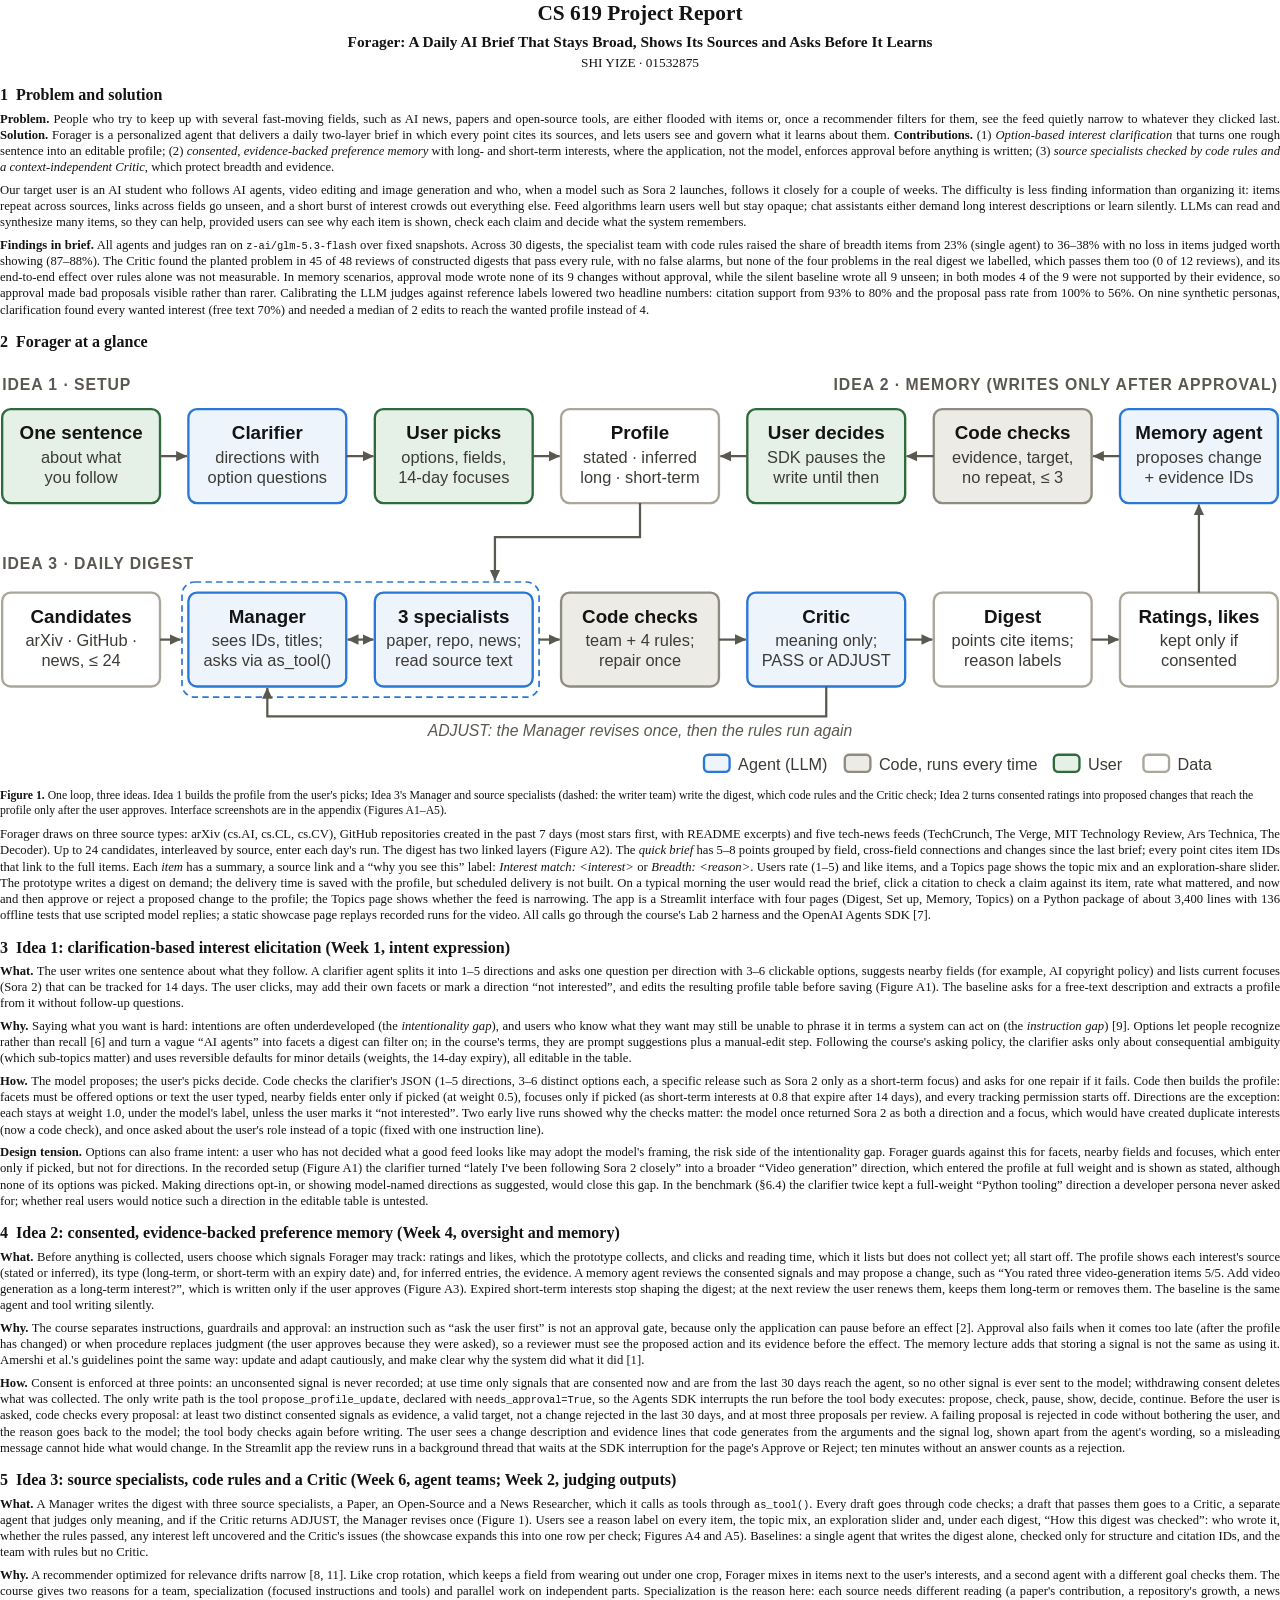
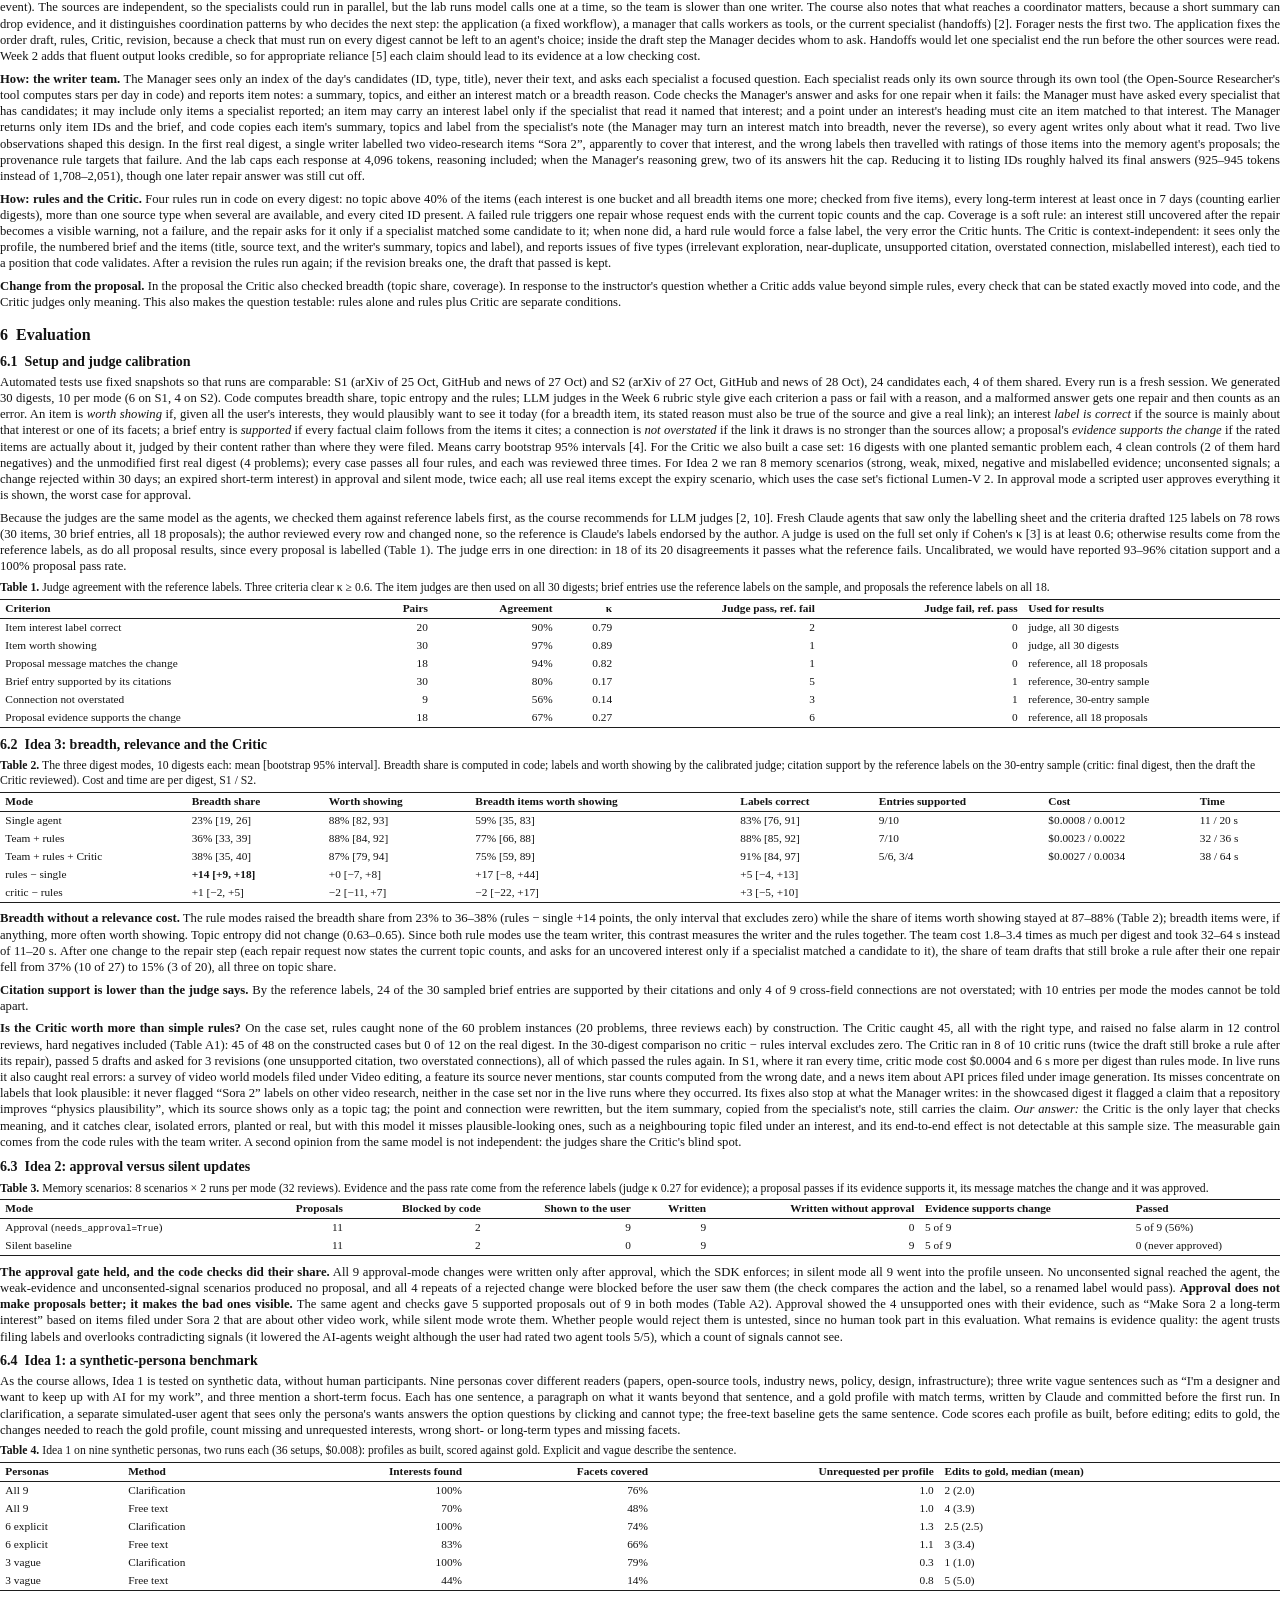
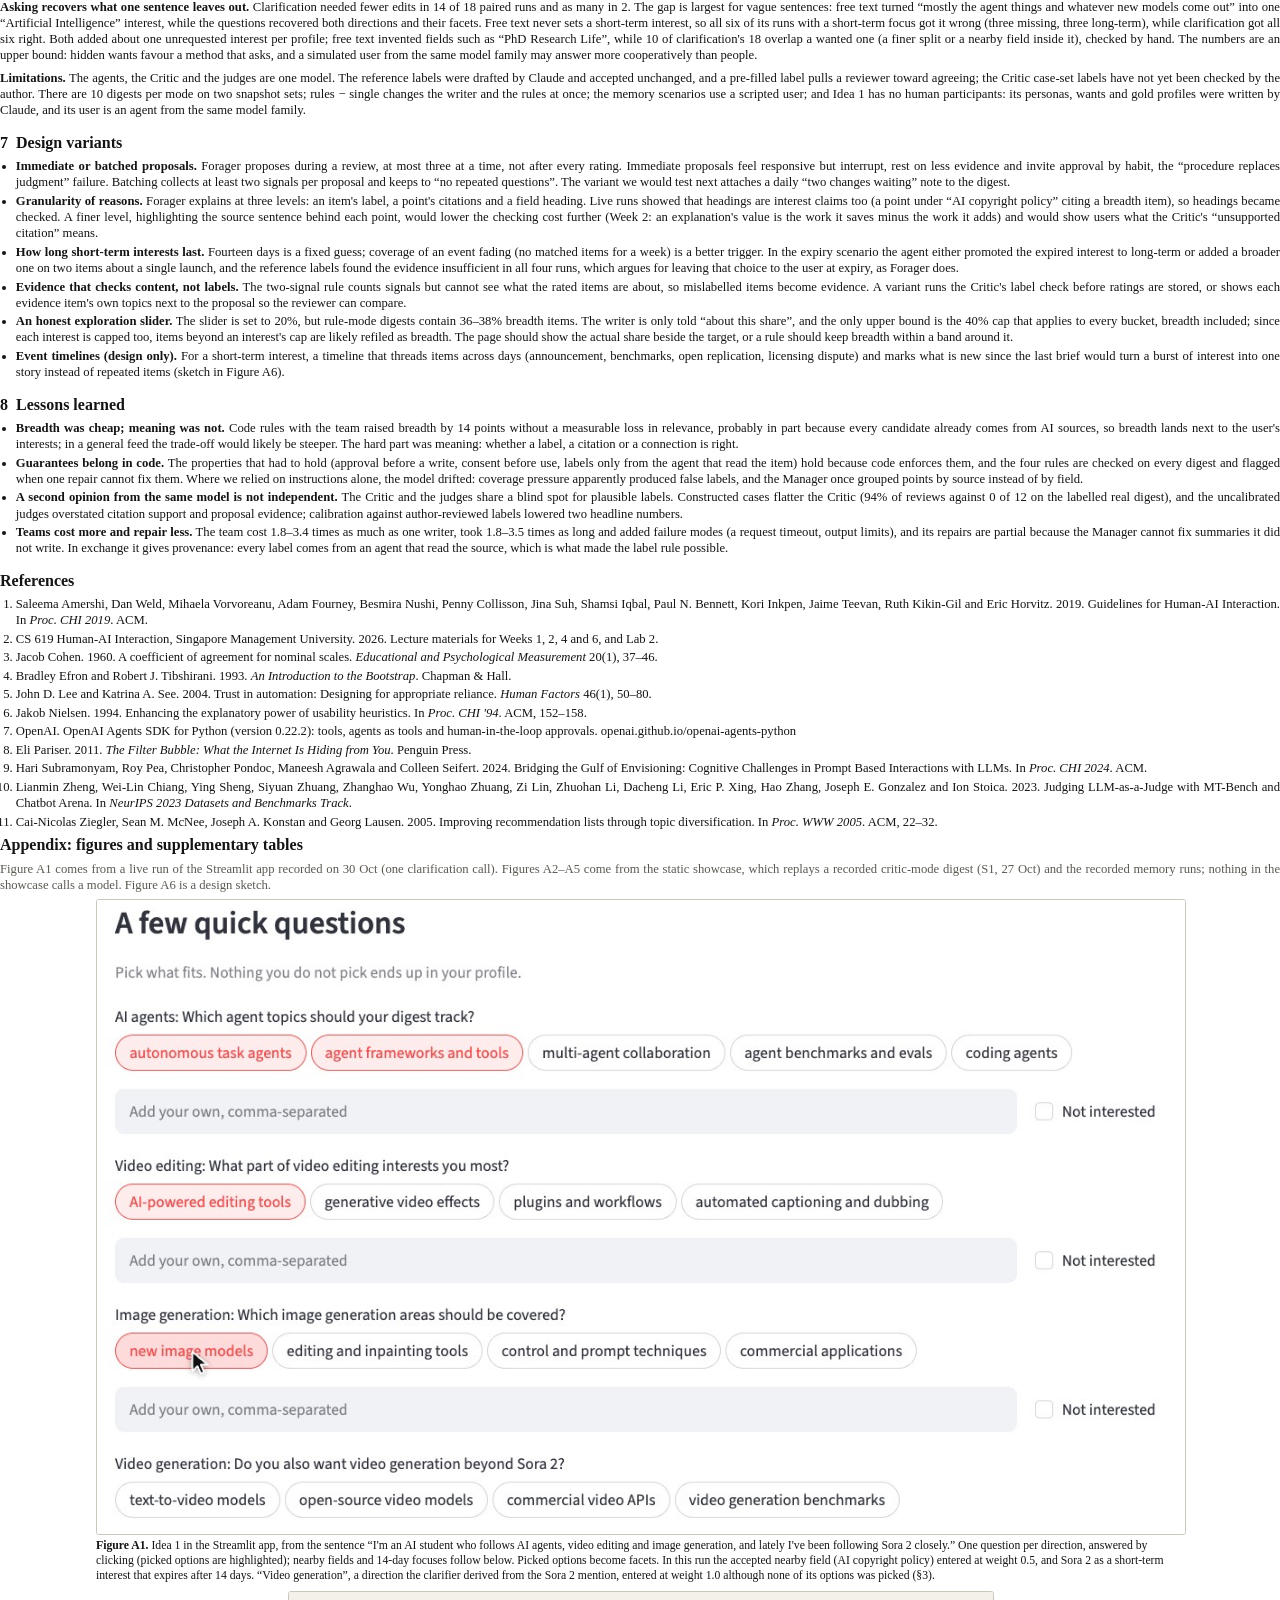
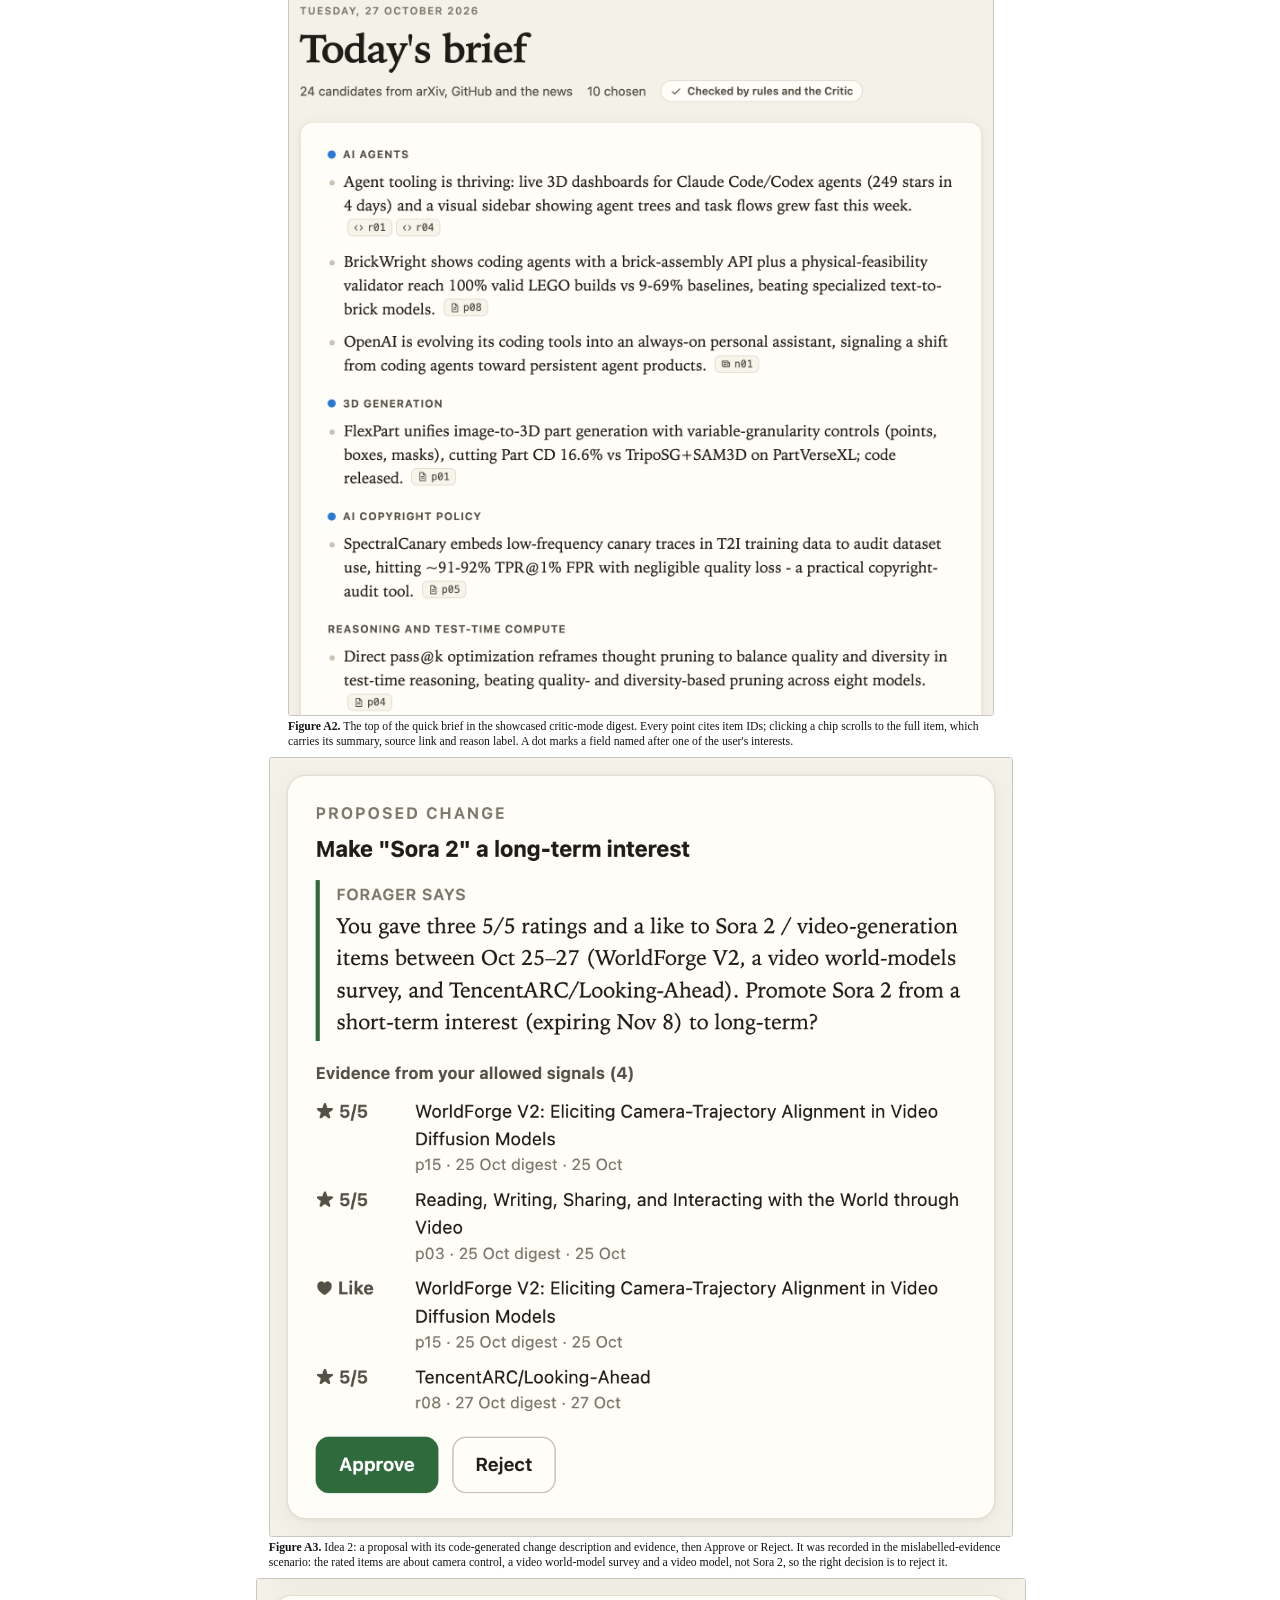
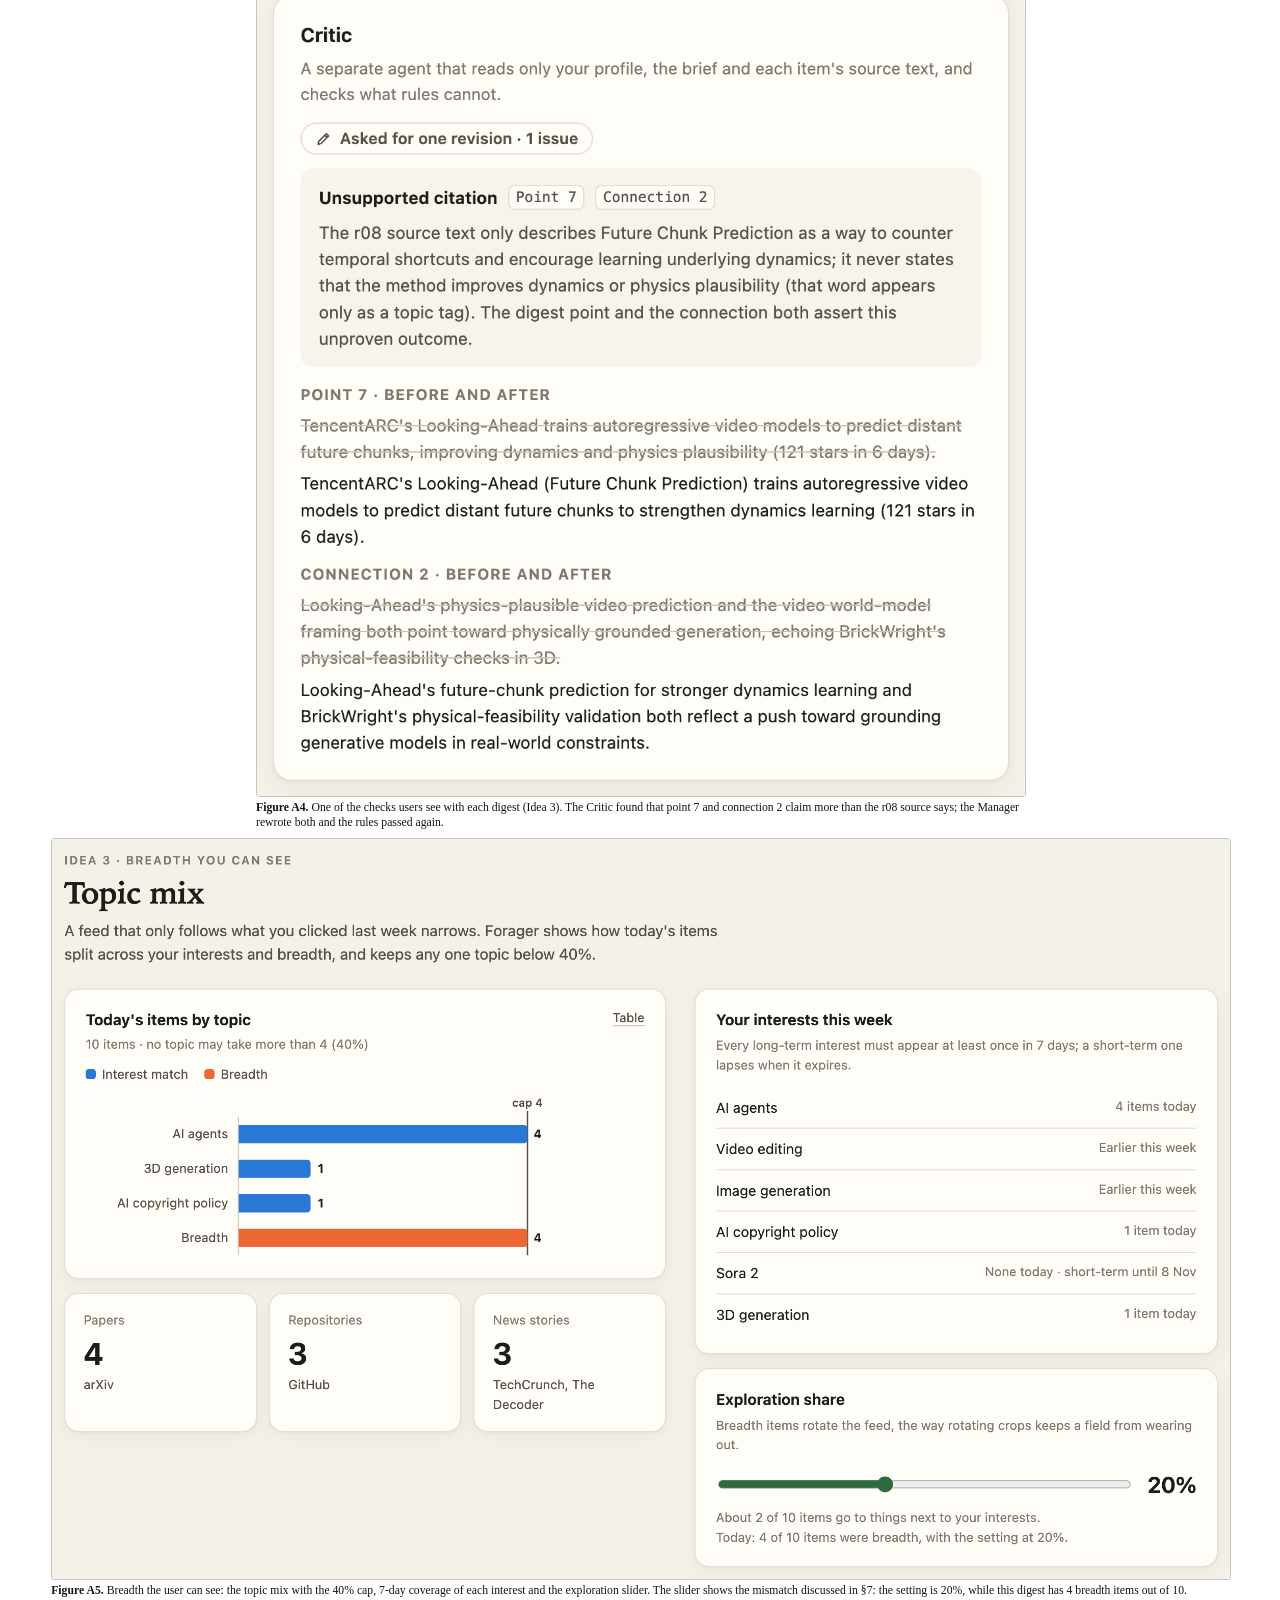
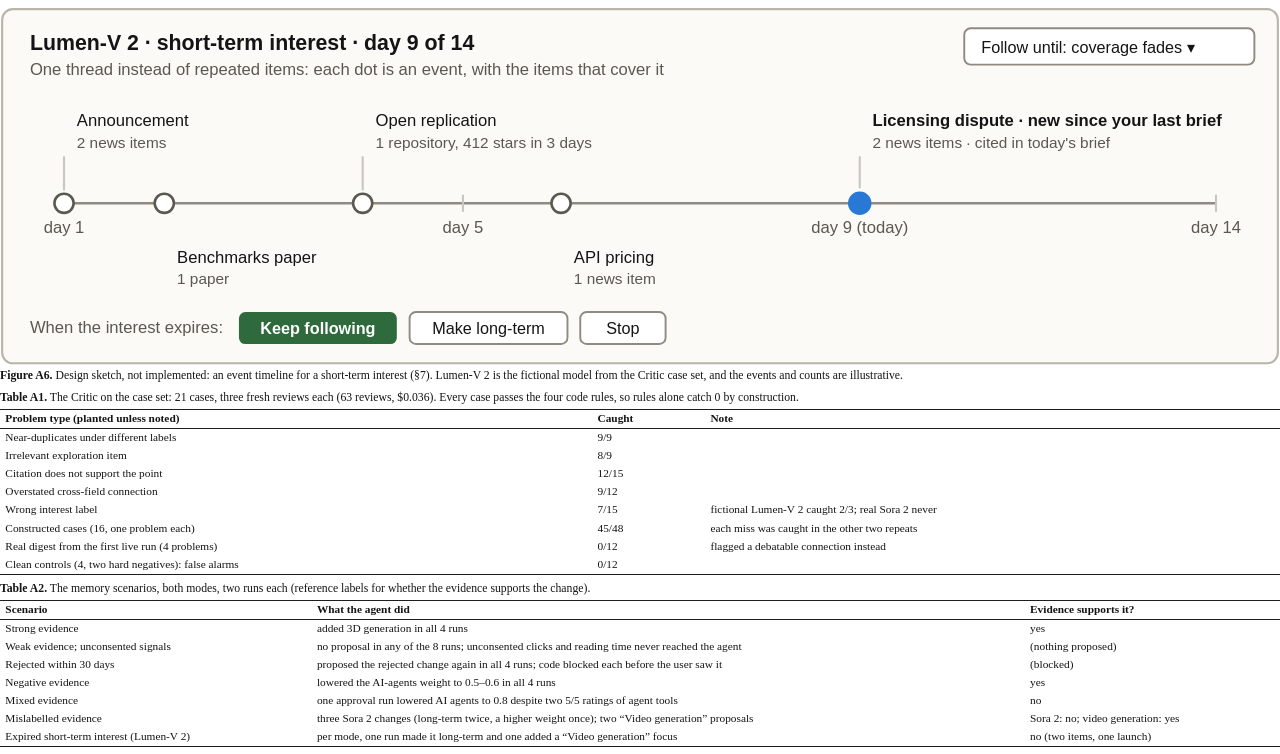
==== commit 048d1514: "Remove the links line under the report title Co-Authored-By: Claude Opus 5.5 <noreply@anthropic.com>" ====
--- a/report/report.html
+++ b/report/report.html
@@ -18,7 +18,6 @@
   <p class="course">CS 619 Project Report</p>
   <p class="title">Forager: A Daily AI Brief That Stays Broad, Shows Its Sources and Asks Before It Learns</p>
   <p class="author">SHI YIZE · 01532875</p>
-  <p class="links">Code and evaluation data: <a href="https://github.com/yizee/Forager">github.com/yizee/Forager</a> · Demo video: submitted separately (1:59)</p>
 </header>
 <h2 id="1-problem-and-solution">1&ensp;Problem and solution</h2><p><strong>Problem.</strong> People who try to keep up with several fast-moving fields, such as AI news, papers and open-source tools, are either flooded with items or, once a recommender filters for them, see the feed quietly narrow to whatever they clicked last. <strong>Solution.</strong> Forager is a personalized agent that delivers a daily two-layer brief in which every point cites its sources, and lets users see and govern what it learns about them. <strong>Contributions.</strong> (1) <em>Option-based interest clarification</em> that turns one rough sentence into an editable profile; (2) <em>consented, evidence-backed preference memory</em> with long- and short-term interests, where the application, not the model, enforces approval before anything is written; (3) <em>source specialists checked by code rules and a context-independent Critic</em>, which protect breadth and evidence.</p><p>Our target user is an AI student who follows AI agents, video editing and image generation and who, when a model such as Sora 2 launches, follows it closely for a couple of weeks. The difficulty is less finding information than organizing it: items repeat across sources, links across fields go unseen, and a short burst of interest crowds out everything else. Feed algorithms learn users well but stay opaque; chat assistants either demand long interest descriptions or learn silently. LLMs can read and synthesize many items, so they can help, provided users can see why each item is shown, check each claim and decide what the system remembers.</p><p><strong>Findings in brief.</strong> All agents and judges ran on <code>z-ai/glm-5.3-flash</code> over fixed snapshots. Across 30 digests, the specialist team with code rules raised the share of breadth items from 23% (single agent) to 36–38% with no loss in items judged worth showing (87–88%). The Critic found the planted problem in 45 of 48 reviews of constructed digests that pass every rule, with no false alarms, but none of the four problems in the real digest we labelled, which passes them too (0 of 12 reviews), and its end-to-end effect over rules alone was not measurable. In memory scenarios, approval mode wrote none of its 9 changes without approval, while the silent baseline wrote all 9 unseen; in both modes 4 of the 9 were not supported by their evidence, so approval made bad proposals visible rather than rarer. Calibrating the LLM judges against reference labels lowered two headline numbers: citation support from 93% to 80% and the proposal pass rate from 100% to 56%. On nine synthetic personas, clarification found every wanted interest (free text 70%) and needed a median of 2 edits to reach the wanted profile instead of 4.</p><h2 id="2-forager-at-a-glance">2&ensp;Forager at a glance</h2><figure style="width: 100%; margin-left: auto; margin-right: auto"><svg viewBox="0 0 600 200" xmlns="http://www.w3.org/2000/svg" font-family="Helvetica Neue, Helvetica, Arial, sans-serif" role="img" aria-label="Forager's architecture: setup, daily digest and memory loop">
   <defs>
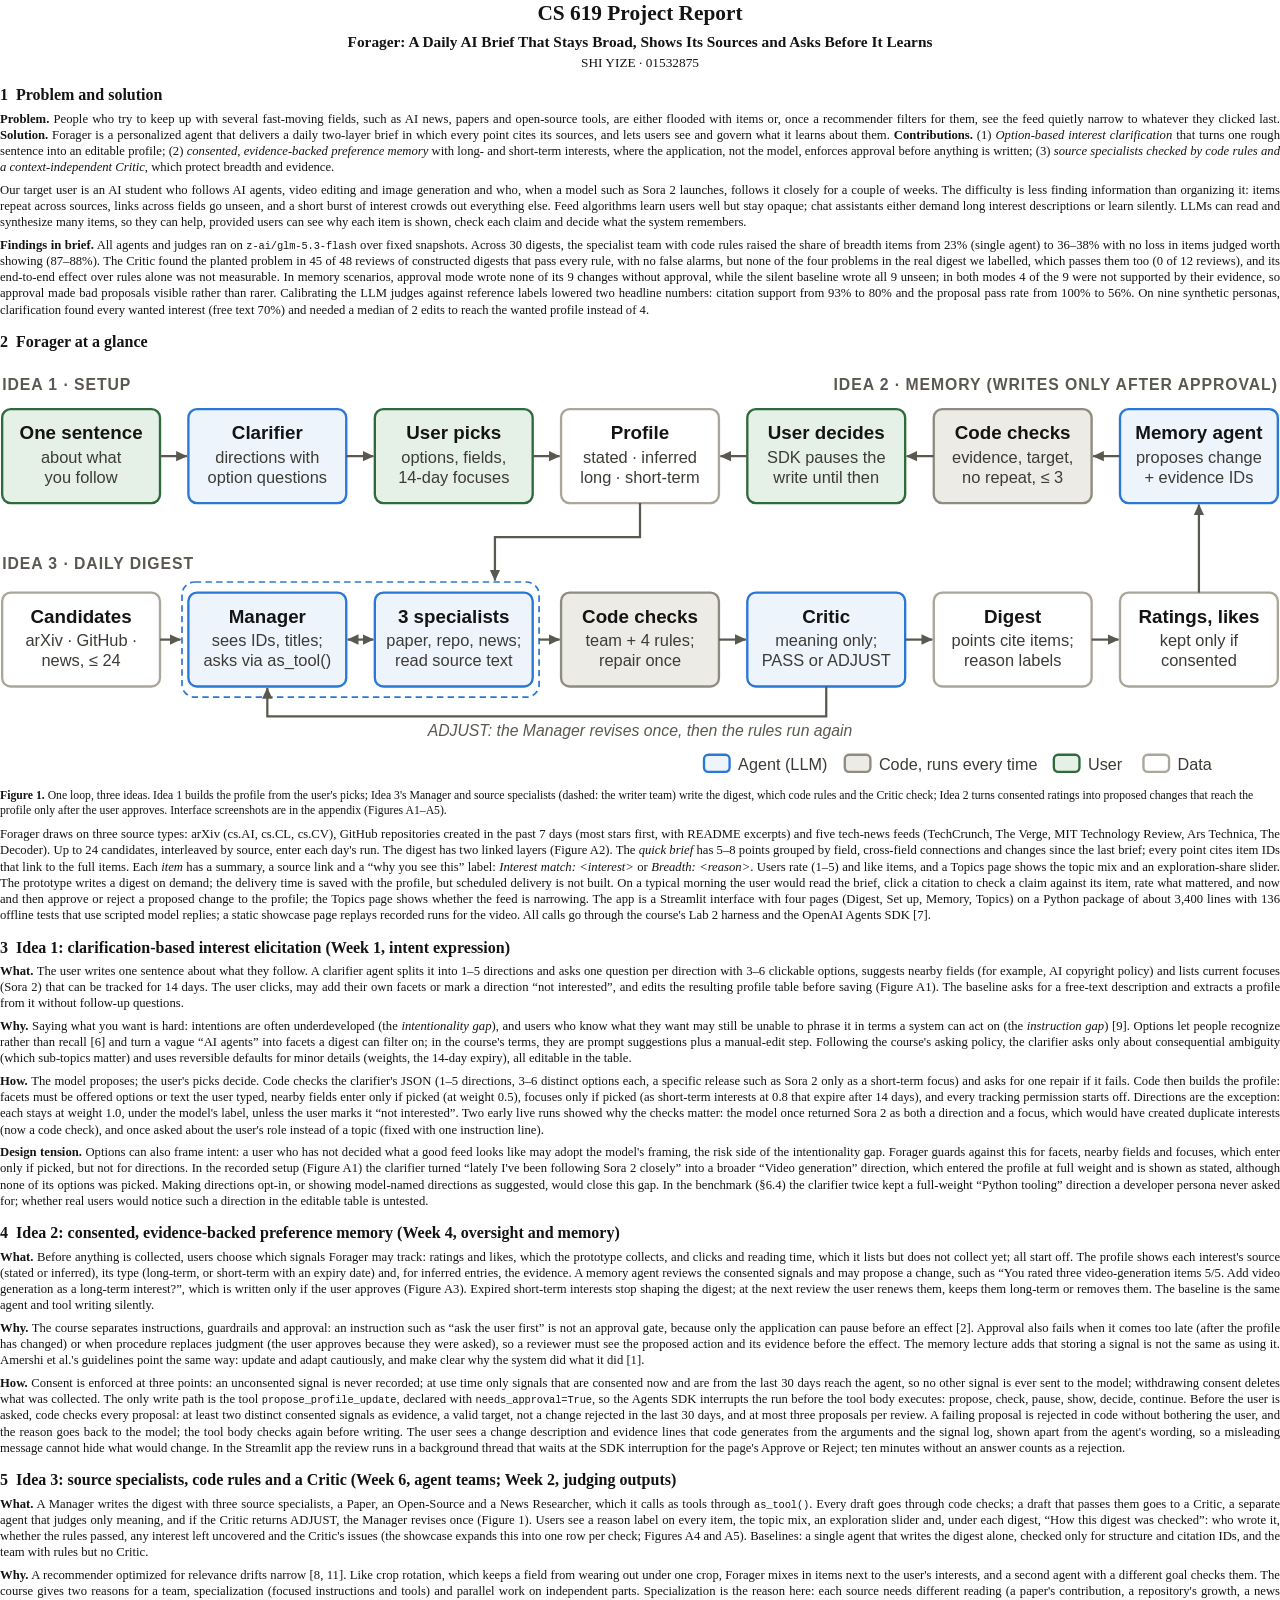
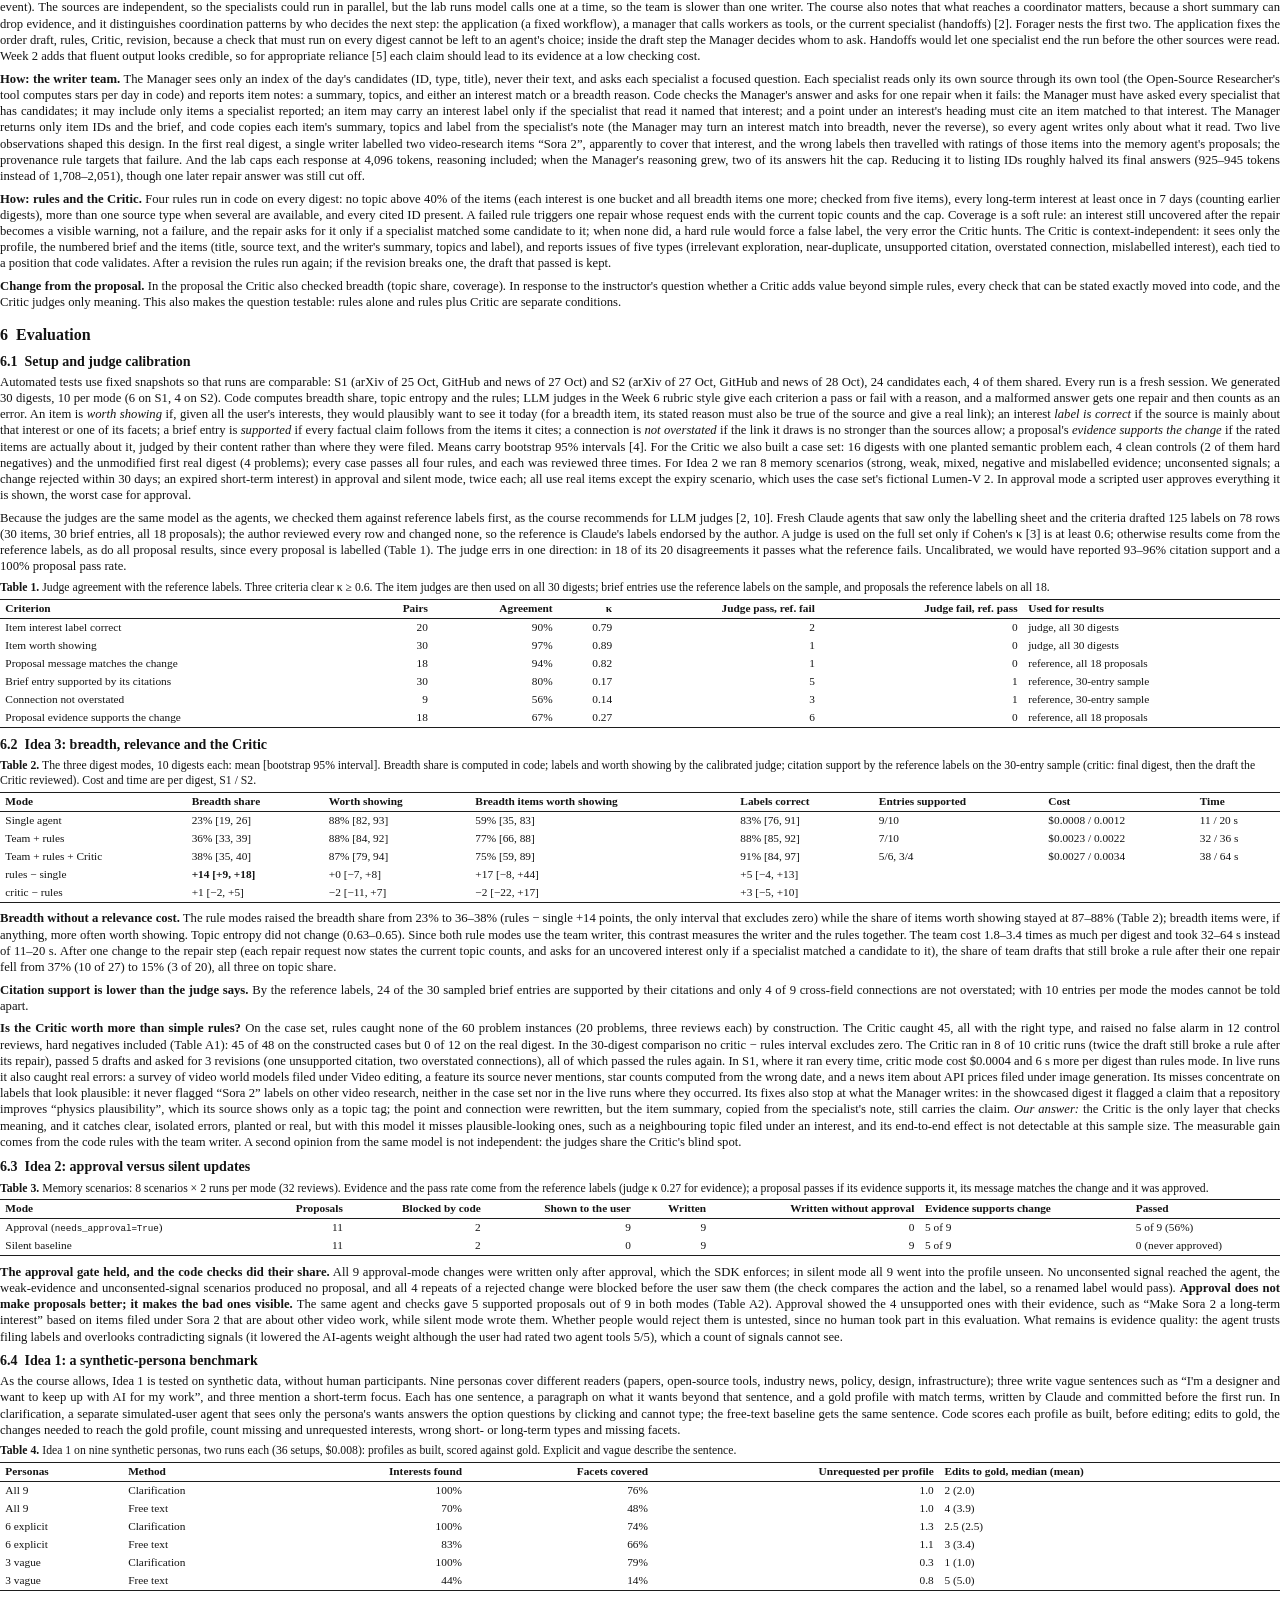
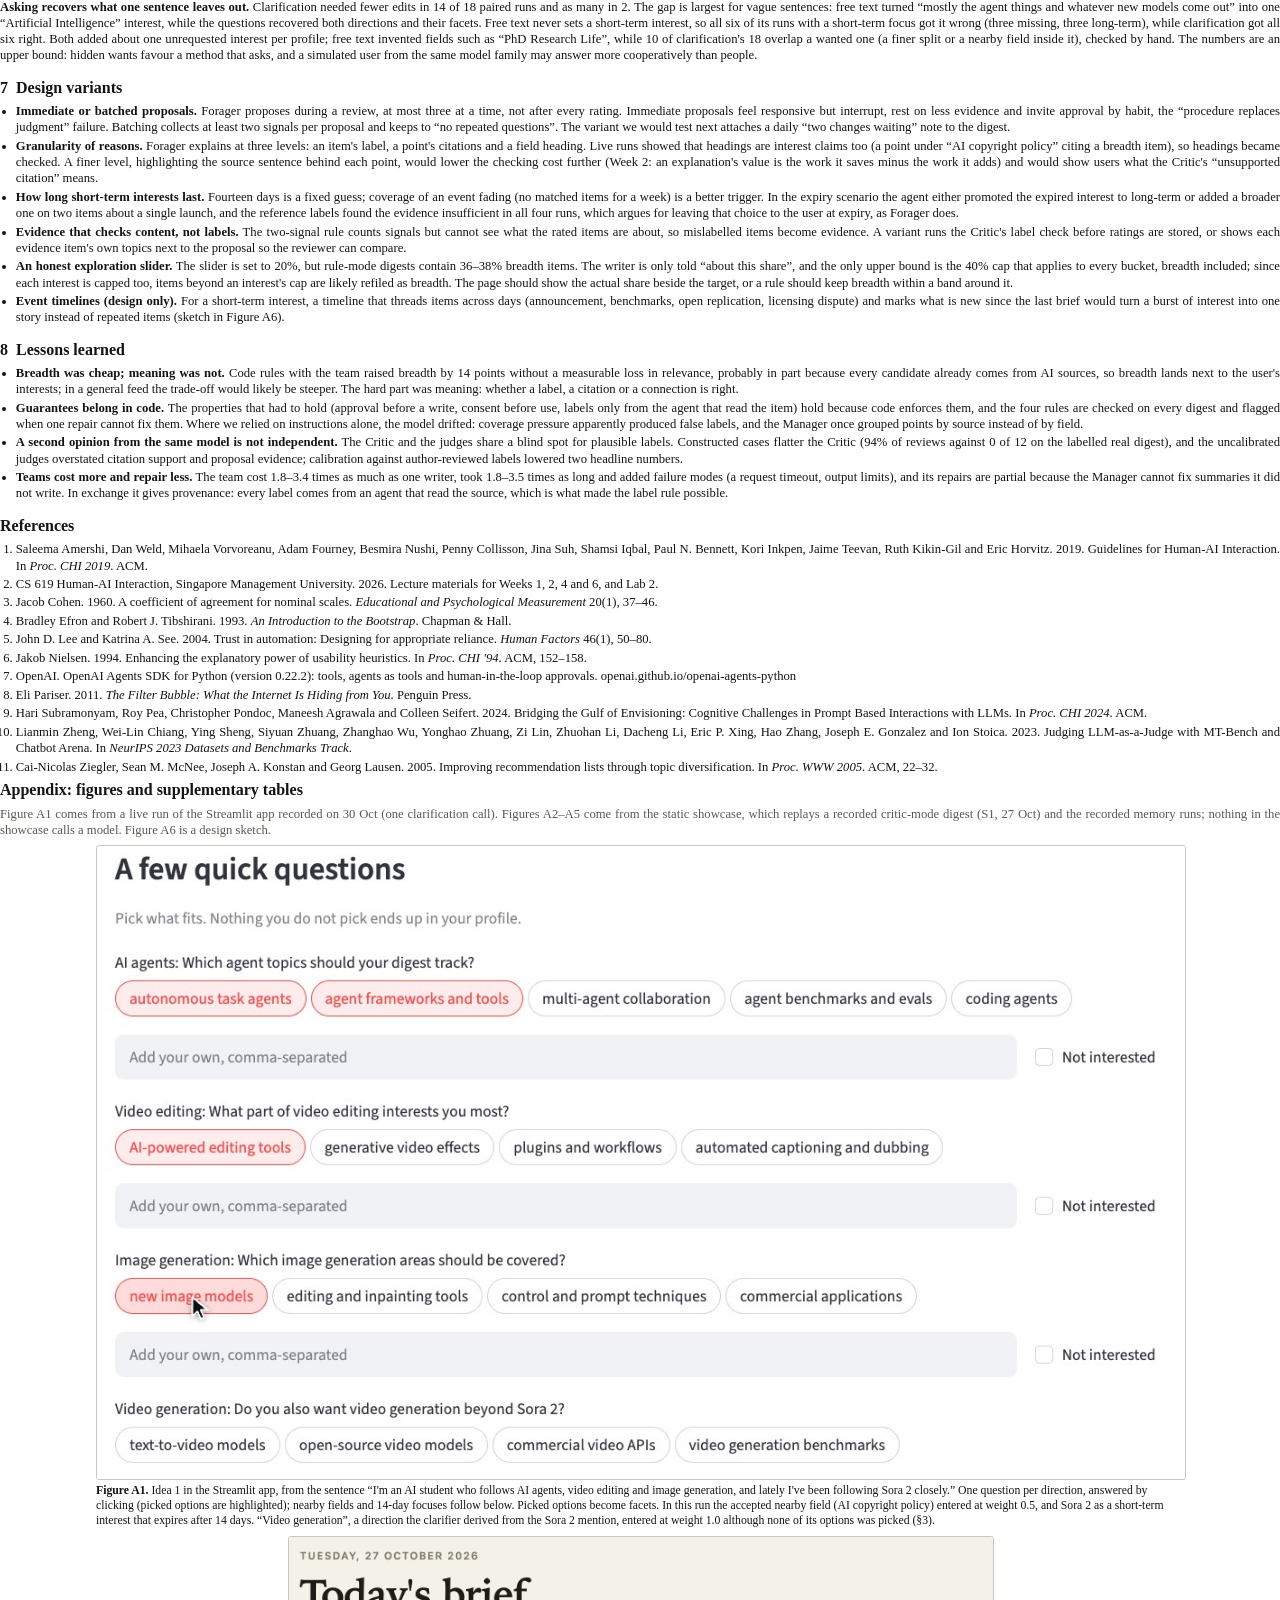
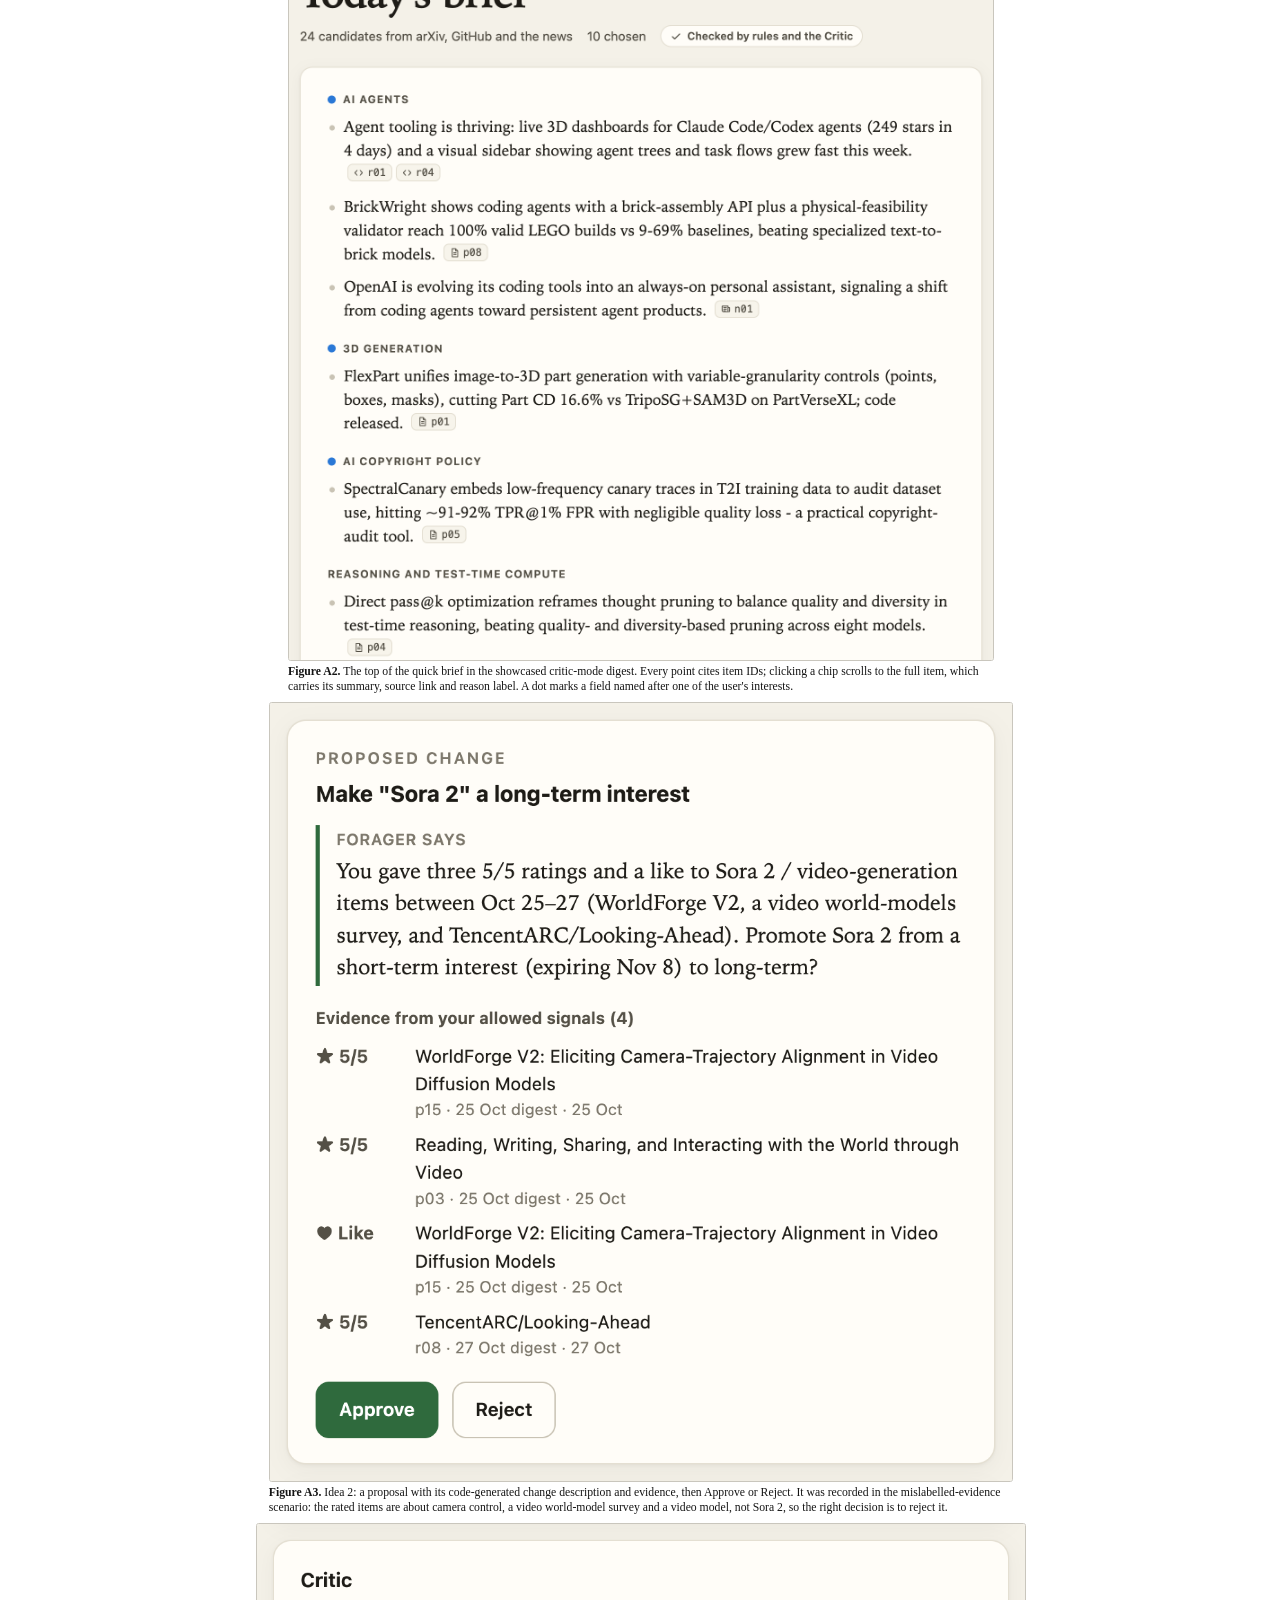
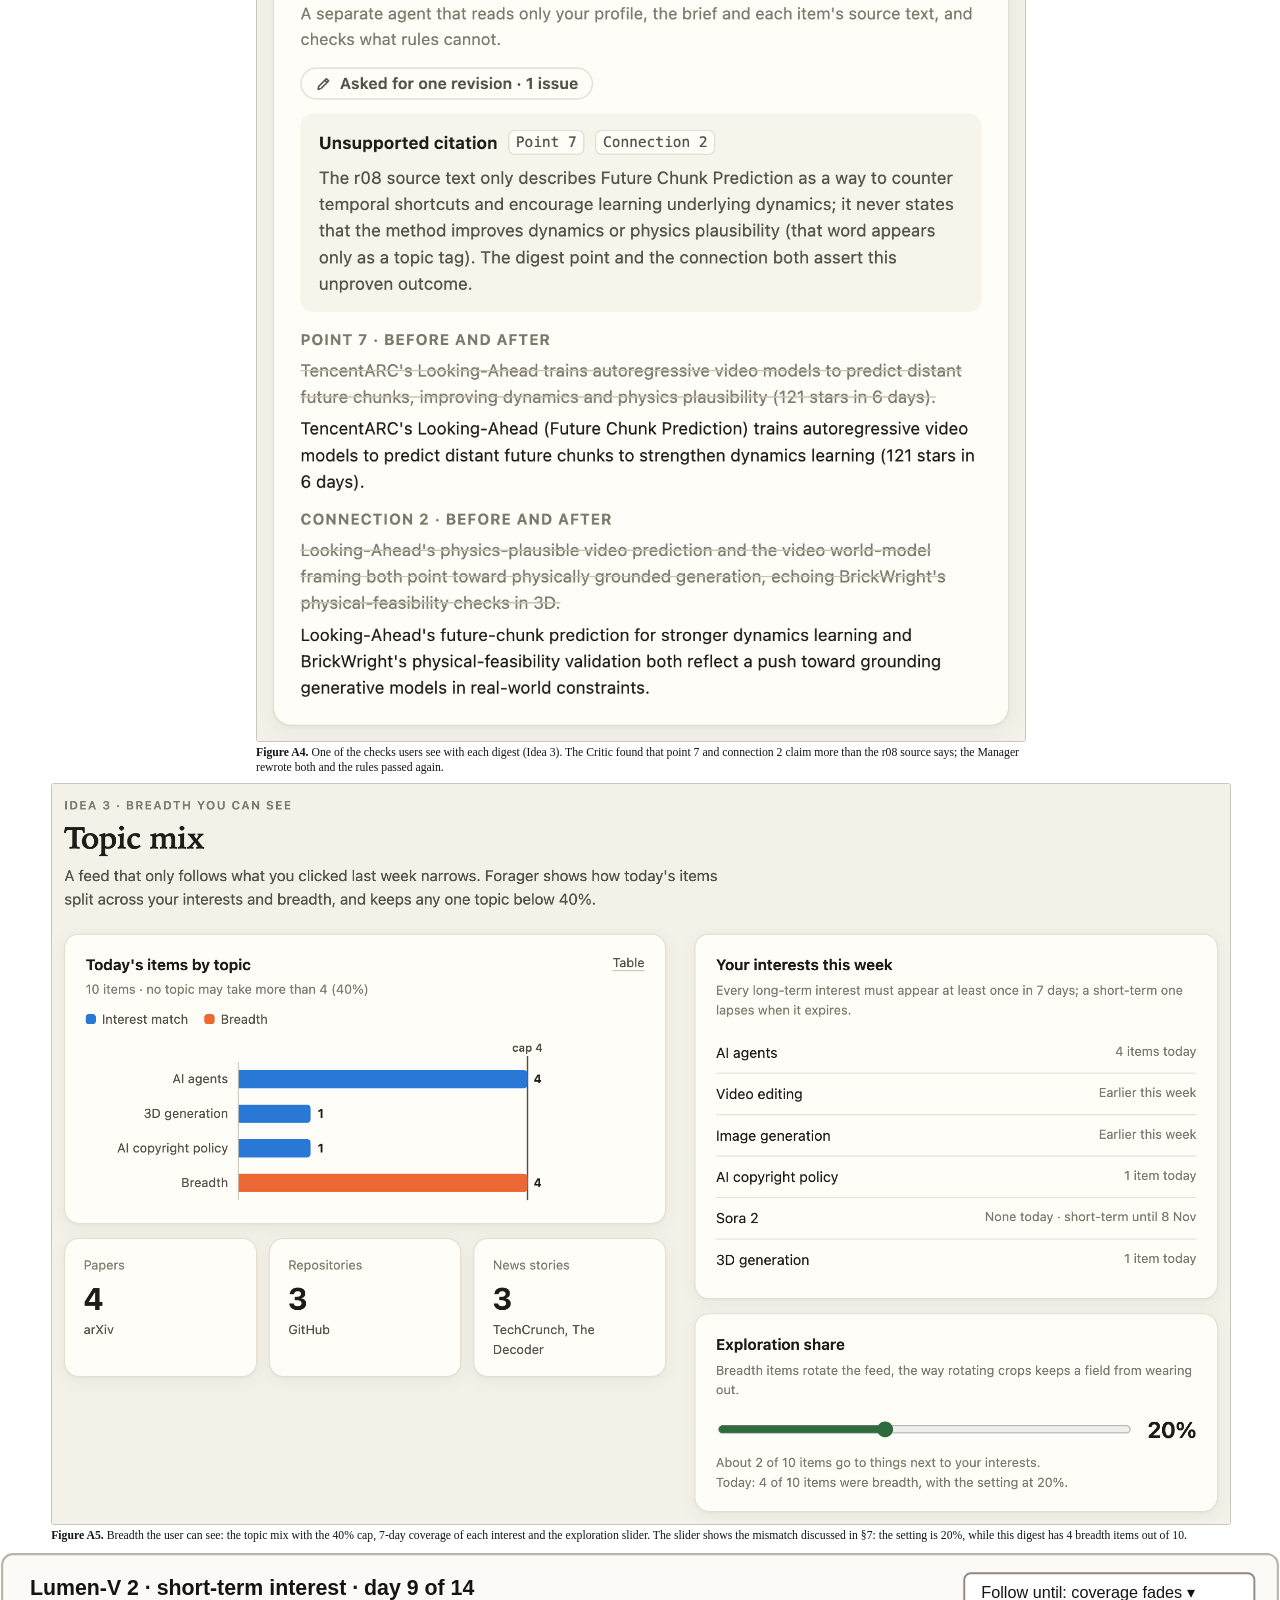
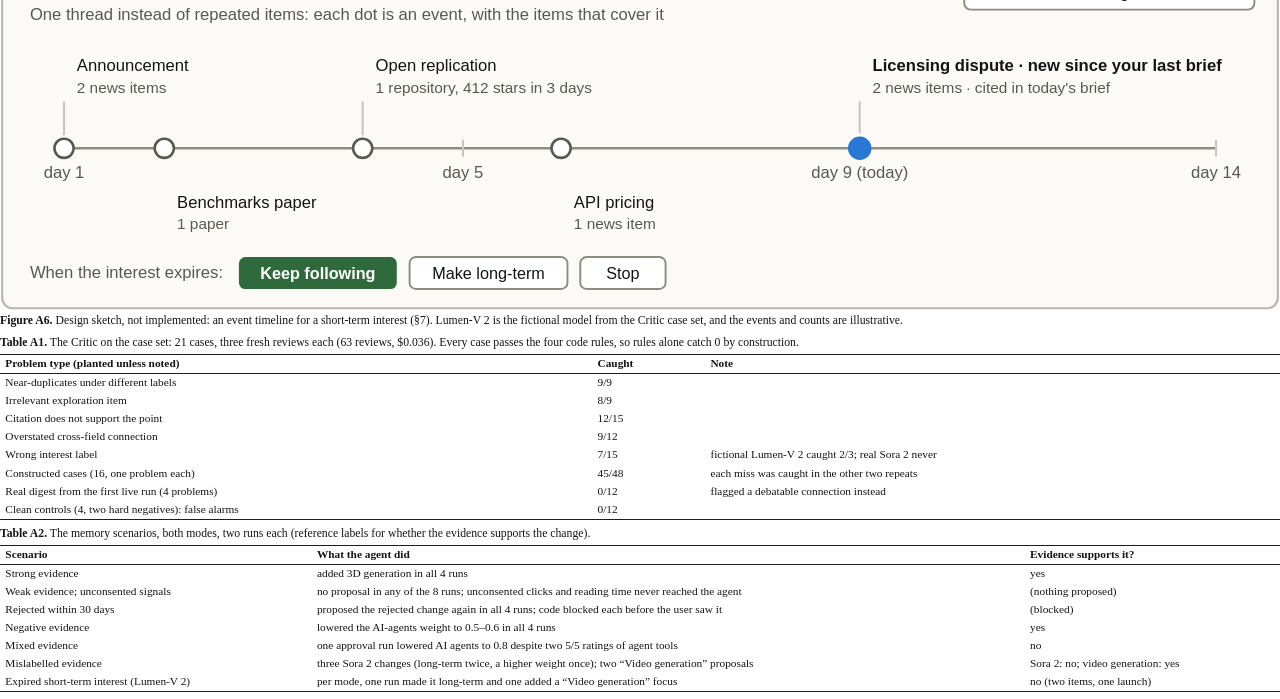
==== commit aeea70bd: "Remove the Limitations paragraph from the report Co-Authored-By: Claude Opus 5.5 <noreply@anthropic." ====
--- a/report/report.html
+++ b/report/report.html
@@ -146,7 +146,7 @@
     <rect class="data" x="206" y="0" width="12" height="8" rx="2"/><text class="lg" x="222" y="7">Data</text>
   </g>
 </svg>
-<figcaption><strong>Figure 1.</strong> One loop, three ideas. Idea 1 builds the profile from the user's picks; Idea 3's Manager and source specialists (dashed: the writer team) write the digest, which code rules and the Critic check; Idea 2 turns consented ratings into proposed changes that reach the profile only after the user approves. Interface screenshots are in the appendix (Figures A1–A5).</figcaption></figure><p>Forager draws on three source types: arXiv (cs.AI, cs.CL, cs.CV), GitHub repositories created in the past 7 days (most stars first, with README excerpts) and five tech-news feeds (TechCrunch, The Verge, MIT Technology Review, Ars Technica, The Decoder). Up to 24 candidates, interleaved by source, enter each day's run. The digest has two linked layers (Figure A2). The <em>quick brief</em> has 5–8 points grouped by field, cross-field connections and changes since the last brief; every point cites item IDs that link to the full items. Each <em>item</em> has a summary, a source link and a “why you see this” label: <em>Interest match: &lt;interest&gt;</em> or <em>Breadth: &lt;reason&gt;</em>. Users rate (1–5) and like items, and a Topics page shows the topic mix and an exploration-share slider. The prototype writes a digest on demand; the delivery time is saved with the profile, but scheduled delivery is not built. On a typical morning the user would read the brief, click a citation to check a claim against its item, rate what mattered, and now and then approve or reject a proposed change to the profile; the Topics page shows whether the feed is narrowing. The app is a Streamlit interface with four pages (Digest, Set up, Memory, Topics) on a Python package of about 3,400 lines with 136 offline tests that use scripted model replies; a static showcase page replays recorded runs for the video. All calls go through the course's Lab 2 harness and the OpenAI Agents SDK [7].</p><h2 id="3-idea-1-clarification-based-interest-elicitation-week-1-intent-expression">3&ensp;Idea 1: clarification-based interest elicitation (Week 1, intent expression)</h2><p><strong>What.</strong> The user writes one sentence about what they follow. A clarifier agent splits it into 1–5 directions and asks one question per direction with 3–6 clickable options, suggests nearby fields (for example, AI copyright policy) and lists current focuses (Sora 2) that can be tracked for 14 days. The user clicks, may add their own facets or mark a direction “not interested”, and edits the resulting profile table before saving (Figure A1). The baseline asks for a free-text description and extracts a profile from it without follow-up questions.</p><p><strong>Why.</strong> Saying what you want is hard: intentions are often underdeveloped (the <em>intentionality gap</em>), and users who know what they want may still be unable to phrase it in terms a system can act on (the <em>instruction gap</em>) [9]. Options let people recognize rather than recall [6] and turn a vague “AI agents” into facets a digest can filter on; in the course's terms, they are prompt suggestions plus a manual-edit step. Following the course's asking policy, the clarifier asks only about consequential ambiguity (which sub-topics matter) and uses reversible defaults for minor details (weights, the 14-day expiry), all editable in the table.</p><p><strong>How.</strong> The model proposes; the user's picks decide. Code checks the clarifier's JSON (1–5 directions, 3–6 distinct options each, a specific release such as Sora 2 only as a short-term focus) and asks for one repair if it fails. Code then builds the profile: facets must be offered options or text the user typed, nearby fields enter only if picked (at weight 0.5), focuses only if picked (as short-term interests at 0.8 that expire after 14 days), and every tracking permission starts off. Directions are the exception: each stays at weight 1.0, under the model's label, unless the user marks it “not interested”. Two early live runs showed why the checks matter: the model once returned Sora 2 as both a direction and a focus, which would have created duplicate interests (now a code check), and once asked about the user's role instead of a topic (fixed with one instruction line).</p><p><strong>Design tension.</strong> Options can also frame intent: a user who has not decided what a good feed looks like may adopt the model's framing, the risk side of the intentionality gap. Forager guards against this for facets, nearby fields and focuses, which enter only if picked, but not for directions. In the recorded setup (Figure A1) the clarifier turned “lately I've been following Sora 2 closely” into a broader “Video generation” direction, which entered the profile at full weight and is shown as stated, although none of its options was picked. Making directions opt-in, or showing model-named directions as suggested, would close this gap. In the benchmark (§6.4) the clarifier twice kept a full-weight “Python tooling” direction a developer persona never asked for; whether real users would notice such a direction in the editable table is untested.</p><h2 id="4-idea-2-consented-evidence-backed-preference-memory-week-4-oversight-and-memory">4&ensp;Idea 2: consented, evidence-backed preference memory (Week 4, oversight and memory)</h2><p><strong>What.</strong> Before anything is collected, users choose which signals Forager may track: ratings and likes, which the prototype collects, and clicks and reading time, which it lists but does not collect yet; all start off. The profile shows each interest's source (stated or inferred), its type (long-term, or short-term with an expiry date) and, for inferred entries, the evidence. A memory agent reviews the consented signals and may propose a change, such as “You rated three video-generation items 5/5. Add video generation as a long-term interest?”, which is written only if the user approves (Figure A3). Expired short-term interests stop shaping the digest; at the next review the user renews them, keeps them long-term or removes them. The baseline is the same agent and tool writing silently.</p><p><strong>Why.</strong> The course separates instructions, guardrails and approval: an instruction such as “ask the user first” is not an approval gate, because only the application can pause before an effect [2]. Approval also fails when it comes too late (after the profile has changed) or when procedure replaces judgment (the user approves because they were asked), so a reviewer must see the proposed action and its evidence before the effect. The memory lecture adds that storing a signal is not the same as using it. Amershi et al.'s guidelines point the same way: update and adapt cautiously, and make clear why the system did what it did [1].</p><p><strong>How.</strong> Consent is enforced at three points: an unconsented signal is never recorded; at use time only signals that are consented now and are from the last 30 days reach the agent, so no other signal is ever sent to the model; withdrawing consent deletes what was collected. The only write path is the tool <code>propose_profile_update</code>, declared with <code>needs_approval=True</code>, so the Agents SDK interrupts the run before the tool body executes: propose, check, pause, show, decide, continue. Before the user is asked, code checks every proposal: at least two distinct consented signals as evidence, a valid target, not a change rejected in the last 30 days, and at most three proposals per review. A failing proposal is rejected in code without bothering the user, and the reason goes back to the model; the tool body checks again before writing. The user sees a change description and evidence lines that code generates from the arguments and the signal log, shown apart from the agent's wording, so a misleading message cannot hide what would change. In the Streamlit app the review runs in a background thread that waits at the SDK interruption for the page's Approve or Reject; ten minutes without an answer counts as a rejection.</p><h2 id="5-idea-3-source-specialists-code-rules-and-a-critic-week-6-agent-teams-week-2-judging-outputs">5&ensp;Idea 3: source specialists, code rules and a Critic (Week 6, agent teams; Week 2, judging outputs)</h2><p><strong>What.</strong> A Manager writes the digest with three source specialists, a Paper, an Open-Source and a News Researcher, which it calls as tools through <code>as_tool()</code>. Every draft goes through code checks; a draft that passes them goes to a Critic, a separate agent that judges only meaning, and if the Critic returns ADJUST, the Manager revises once (Figure 1). Users see a reason label on every item, the topic mix, an exploration slider and, under each digest, “How this digest was checked”: who wrote it, whether the rules passed, any interest left uncovered and the Critic's issues (the showcase expands this into one row per check; Figures A4 and A5). Baselines: a single agent that writes the digest alone, checked only for structure and citation IDs, and the team with rules but no Critic.</p><p><strong>Why.</strong> A recommender optimized for relevance drifts narrow [8, 11]. Like crop rotation, which keeps a field from wearing out under one crop, Forager mixes in items next to the user's interests, and a second agent with a different goal checks them. The course gives two reasons for a team, specialization (focused instructions and tools) and parallel work on independent parts. Specialization is the reason here: each source needs different reading (a paper's contribution, a repository's growth, a news event). The sources are independent, so the specialists could run in parallel, but the lab runs model calls one at a time, so the team is slower than one writer. The course also notes that what reaches a coordinator matters, because a short summary can drop evidence, and it distinguishes coordination patterns by who decides the next step: the application (a fixed workflow), a manager that calls workers as tools, or the current specialist (handoffs) [2]. Forager nests the first two. The application fixes the order draft, rules, Critic, revision, because a check that must run on every digest cannot be left to an agent's choice; inside the draft step the Manager decides whom to ask. Handoffs would let one specialist end the run before the other sources were read. Week 2 adds that fluent output looks credible, so for appropriate reliance [5] each claim should lead to its evidence at a low checking cost.</p><p><strong>How: the writer team.</strong> The Manager sees only an index of the day's candidates (ID, type, title), never their text, and asks each specialist a focused question. Each specialist reads only its own source through its own tool (the Open-Source Researcher's tool computes stars per day in code) and reports item notes: a summary, topics, and either an interest match or a breadth reason. Code checks the Manager's answer and asks for one repair when it fails: the Manager must have asked every specialist that has candidates; it may include only items a specialist reported; an item may carry an interest label only if the specialist that read it named that interest; and a point under an interest's heading must cite an item matched to that interest. The Manager returns only item IDs and the brief, and code copies each item's summary, topics and label from the specialist's note (the Manager may turn an interest match into breadth, never the reverse), so every agent writes only about what it read. Two live observations shaped this design. In the first real digest, a single writer labelled two video-research items “Sora 2”, apparently to cover that interest, and the wrong labels then travelled with ratings of those items into the memory agent's proposals; the provenance rule targets that failure. And the lab caps each response at 4,096 tokens, reasoning included; when the Manager's reasoning grew, two of its answers hit the cap. Reducing it to listing IDs roughly halved its final answers (925–945 tokens instead of 1,708–2,051), though one later repair answer was still cut off.</p><p><strong>How: rules and the Critic.</strong> Four rules run in code on every digest: no topic above 40% of the items (each interest is one bucket and all breadth items one more; checked from five items), every long-term interest at least once in 7 days (counting earlier digests), more than one source type when several are available, and every cited ID present. A failed rule triggers one repair whose request ends with the current topic counts and the cap. Coverage is a soft rule: an interest still uncovered after the repair becomes a visible warning, not a failure, and the repair asks for it only if a specialist matched some candidate to it; when none did, a hard rule would force a false label, the very error the Critic hunts. The Critic is context-independent: it sees only the profile, the numbered brief and the items (title, source text, and the writer's summary, topics and label), and reports issues of five types (irrelevant exploration, near-duplicate, unsupported citation, overstated connection, mislabelled interest), each tied to a position that code validates. After a revision the rules run again; if the revision breaks one, the draft that passed is kept.</p><p><strong>Change from the proposal.</strong> In the proposal the Critic also checked breadth (topic share, coverage). In response to the instructor's question whether a Critic adds value beyond simple rules, every check that can be stated exactly moved into code, and the Critic judges only meaning. This also makes the question testable: rules alone and rules plus Critic are separate conditions.</p><h2 id="6-evaluation">6&ensp;Evaluation</h2><h3 id="61-setup-and-judge-calibration">6.1&ensp;Setup and judge calibration</h3><p>Automated tests use fixed snapshots so that runs are comparable: S1 (arXiv of 25 Oct, GitHub and news of 27 Oct) and S2 (arXiv of 27 Oct, GitHub and news of 28 Oct), 24 candidates each, 4 of them shared. Every run is a fresh session. We generated 30 digests, 10 per mode (6 on S1, 4 on S2). Code computes breadth share, topic entropy and the rules; LLM judges in the Week 6 rubric style give each criterion a pass or fail with a reason, and a malformed answer gets one repair and then counts as an error. An item is <em>worth showing</em> if, given all the user's interests, they would plausibly want to see it today (for a breadth item, its stated reason must also be true of the source and give a real link); an interest <em>label is correct</em> if the source is mainly about that interest or one of its facets; a brief entry is <em>supported</em> if every factual claim follows from the items it cites; a connection is <em>not overstated</em> if the link it draws is no stronger than the sources allow; a proposal's <em>evidence supports the change</em> if the rated items are actually about it, judged by their content rather than where they were filed. Means carry bootstrap 95% intervals [4]. For the Critic we also built a case set: 16 digests with one planted semantic problem each, 4 clean controls (2 of them hard negatives) and the unmodified first real digest (4 problems); every case passes all four rules, and each was reviewed three times. For Idea 2 we ran 8 memory scenarios (strong, weak, mixed, negative and mislabelled evidence; unconsented signals; a change rejected within 30 days; an expired short-term interest) in approval and silent mode, twice each; all use real items except the expiry scenario, which uses the case set's fictional Lumen-V 2. In approval mode a scripted user approves everything it is shown, the worst case for approval.</p><p>Because the judges are the same model as the agents, we checked them against reference labels first, as the course recommends for LLM judges [2, 10]. Fresh Claude agents that saw only the labelling sheet and the criteria drafted 125 labels on 78 rows (30 items, 30 brief entries, all 18 proposals); the author reviewed every row and changed none, so the reference is Claude's labels endorsed by the author. A judge is used on the full set only if Cohen's κ [3] is at least 0.6; otherwise results come from the reference labels, as do all proposal results, since every proposal is labelled (Table 1). The judge errs in one direction: in 18 of its 20 disagreements it passes what the reference fails. Uncalibrated, we would have reported 93–96% citation support and a 100% proposal pass rate.</p><div class="table-wrap"><p class="table-caption"><strong>Table 1.</strong> Judge agreement with the reference labels. Three criteria clear κ ≥ 0.6. The item judges are then used on all 30 digests; brief entries use the reference labels on the sample, and proposals the reference labels on all 18.</p><table><thead><tr class="header"><th>Criterion</th><th style="text-align: right;">Pairs</th><th style="text-align: right;">Agreement</th><th style="text-align: right;">κ</th><th style="text-align: right;">Judge pass, ref. fail</th><th style="text-align: right;">Judge fail, ref. pass</th><th>Used for results</th></tr></thead><tbody><tr class="odd"><td>Item interest label correct</td><td style="text-align: right;" class="nowrap">20</td><td style="text-align: right;" class="nowrap">90%</td><td style="text-align: right;" class="nowrap">0.79</td><td style="text-align: right;" class="nowrap">2</td><td style="text-align: right;" class="nowrap">0</td><td>judge, all 30 digests</td></tr><tr class="even"><td>Item worth showing</td><td style="text-align: right;" class="nowrap">30</td><td style="text-align: right;" class="nowrap">97%</td><td style="text-align: right;" class="nowrap">0.89</td><td style="text-align: right;" class="nowrap">1</td><td style="text-align: right;" class="nowrap">0</td><td>judge, all 30 digests</td></tr><tr class="odd"><td>Proposal message matches the change</td><td style="text-align: right;" class="nowrap">18</td><td style="text-align: right;" class="nowrap">94%</td><td style="text-align: right;" class="nowrap">0.82</td><td style="text-align: right;" class="nowrap">1</td><td style="text-align: right;" class="nowrap">0</td><td>reference, all 18 proposals</td></tr><tr class="even"><td>Brief entry supported by its citations</td><td style="text-align: right;" class="nowrap">30</td><td style="text-align: right;" class="nowrap">80%</td><td style="text-align: right;" class="nowrap">0.17</td><td style="text-align: right;" class="nowrap">5</td><td style="text-align: right;" class="nowrap">1</td><td>reference, 30-entry sample</td></tr><tr class="odd"><td>Connection not overstated</td><td style="text-align: right;" class="nowrap">9</td><td style="text-align: right;" class="nowrap">56%</td><td style="text-align: right;" class="nowrap">0.14</td><td style="text-align: right;" class="nowrap">3</td><td style="text-align: right;" class="nowrap">1</td><td>reference, 30-entry sample</td></tr><tr class="even"><td>Proposal evidence supports the change</td><td style="text-align: right;" class="nowrap">18</td><td style="text-align: right;" class="nowrap">67%</td><td style="text-align: right;" class="nowrap">0.27</td><td style="text-align: right;" class="nowrap">6</td><td style="text-align: right;" class="nowrap">0</td><td>reference, all 18 proposals</td></tr></tbody></table></div><h3 id="62-idea-3-breadth-relevance-and-the-critic">6.2&ensp;Idea 3: breadth, relevance and the Critic</h3><div class="table-wrap"><p class="table-caption"><strong>Table 2.</strong> The three digest modes, 10 digests each: mean [bootstrap 95% interval]. Breadth share is computed in code; labels and worth showing by the calibrated judge; citation support by the reference labels on the 30-entry sample (critic: final digest, then the draft the Critic reviewed). Cost and time are per digest, S1 / S2.</p><table><thead><tr class="header"><th>Mode</th><th>Breadth share</th><th>Worth showing</th><th>Breadth items worth showing</th><th>Labels correct</th><th>Entries supported</th><th>Cost</th><th>Time</th></tr></thead><tbody><tr class="odd"><td>Single agent</td><td class="nowrap">23% [19, 26]</td><td class="nowrap">88% [82, 93]</td><td class="nowrap">59% [35, 83]</td><td class="nowrap">83% [76, 91]</td><td class="nowrap">9/10</td><td class="nowrap">$0.0008 / 0.0012</td><td class="nowrap">11 / 20 s</td></tr><tr class="even"><td>Team + rules</td><td class="nowrap">36% [33, 39]</td><td class="nowrap">88% [84, 92]</td><td class="nowrap">77% [66, 88]</td><td class="nowrap">88% [85, 92]</td><td class="nowrap">7/10</td><td class="nowrap">$0.0023 / 0.0022</td><td class="nowrap">32 / 36 s</td></tr><tr class="odd"><td>Team + rules + Critic</td><td class="nowrap">38% [35, 40]</td><td class="nowrap">87% [79, 94]</td><td class="nowrap">75% [59, 89]</td><td class="nowrap">91% [84, 97]</td><td class="nowrap">5/6, 3/4</td><td class="nowrap">$0.0027 / 0.0034</td><td class="nowrap">38 / 64 s</td></tr><tr class="even"><td>rules − single</td><td class="nowrap"><strong>+14 [+9, +18]</strong></td><td class="nowrap">+0 [−7, +8]</td><td class="nowrap">+17 [−8, +44]</td><td class="nowrap">+5 [−4, +13]</td><td></td><td></td><td></td></tr><tr class="odd"><td>critic − rules</td><td class="nowrap">+1 [−2, +5]</td><td class="nowrap">−2 [−11, +7]</td><td class="nowrap">−2 [−22, +17]</td><td class="nowrap">+3 [−5, +10]</td><td></td><td></td><td></td></tr></tbody></table></div><p><strong>Breadth without a relevance cost.</strong> The rule modes raised the breadth share from 23% to 36–38% (rules − single +14 points, the only interval that excludes zero) while the share of items worth showing stayed at 87–88% (Table 2); breadth items were, if anything, more often worth showing. Topic entropy did not change (0.63–0.65). Since both rule modes use the team writer, this contrast measures the writer and the rules together. The team cost 1.8–3.4 times as much per digest and took 32–64 s instead of 11–20 s. After one change to the repair step (each repair request now states the current topic counts, and asks for an uncovered interest only if a specialist matched a candidate to it), the share of team drafts that still broke a rule after their one repair fell from 37% (10 of 27) to 15% (3 of 20), all three on topic share.</p><p><strong>Citation support is lower than the judge says.</strong> By the reference labels, 24 of the 30 sampled brief entries are supported by their citations and only 4 of 9 cross-field connections are not overstated; with 10 entries per mode the modes cannot be told apart.</p><p><strong>Is the Critic worth more than simple rules?</strong> On the case set, rules caught none of the 60 problem instances (20 problems, three reviews each) by construction. The Critic caught 45, all with the right type, and raised no false alarm in 12 control reviews, hard negatives included (Table A1): 45 of 48 on the constructed cases but 0 of 12 on the real digest. In the 30-digest comparison no critic − rules interval excludes zero. The Critic ran in 8 of 10 critic runs (twice the draft still broke a rule after its repair), passed 5 drafts and asked for 3 revisions (one unsupported citation, two overstated connections), all of which passed the rules again. In S1, where it ran every time, critic mode cost $0.0004 and 6 s more per digest than rules mode. In live runs it also caught real errors: a survey of video world models filed under Video editing, a feature its source never mentions, star counts computed from the wrong date, and a news item about API prices filed under image generation. Its misses concentrate on labels that look plausible: it never flagged “Sora 2” labels on other video research, neither in the case set nor in the live runs where they occurred. Its fixes also stop at what the Manager writes: in the showcased digest it flagged a claim that a repository improves “physics plausibility”, which its source shows only as a topic tag; the point and connection were rewritten, but the item summary, copied from the specialist's note, still carries the claim. <em>Our answer:</em> the Critic is the only layer that checks meaning, and it catches clear, isolated errors, planted or real, but with this model it misses plausible-looking ones, such as a neighbouring topic filed under an interest, and its end-to-end effect is not detectable at this sample size. The measurable gain comes from the code rules with the team writer. A second opinion from the same model is not independent: the judges share the Critic's blind spot.</p><h3 id="63-idea-2-approval-versus-silent-updates">6.3&ensp;Idea 2: approval versus silent updates</h3><div class="table-wrap"><p class="table-caption"><strong>Table 3.</strong> Memory scenarios: 8 scenarios × 2 runs per mode (32 reviews). Evidence and the pass rate come from the reference labels (judge κ 0.27 for evidence); a proposal passes if its evidence supports it, its message matches the change and it was approved.</p><table><thead><tr class="header"><th>Mode</th><th style="text-align: right;">Proposals</th><th style="text-align: right;">Blocked by code</th><th style="text-align: right;">Shown to the user</th><th style="text-align: right;">Written</th><th style="text-align: right;">Written without approval</th><th>Evidence supports change</th><th>Passed</th></tr></thead><tbody><tr class="odd"><td>Approval (<code>needs_approval=True</code>)</td><td style="text-align: right;" class="nowrap">11</td><td style="text-align: right;" class="nowrap">2</td><td style="text-align: right;" class="nowrap">9</td><td style="text-align: right;" class="nowrap">9</td><td style="text-align: right;" class="nowrap">0</td><td>5 of 9</td><td>5 of 9 (56%)</td></tr><tr class="even"><td>Silent baseline</td><td style="text-align: right;" class="nowrap">11</td><td style="text-align: right;" class="nowrap">2</td><td style="text-align: right;" class="nowrap">0</td><td style="text-align: right;" class="nowrap">9</td><td style="text-align: right;" class="nowrap">9</td><td>5 of 9</td><td>0 (never approved)</td></tr></tbody></table></div><p><strong>The approval gate held, and the code checks did their share.</strong> All 9 approval-mode changes were written only after approval, which the SDK enforces; in silent mode all 9 went into the profile unseen. No unconsented signal reached the agent, the weak-evidence and unconsented-signal scenarios produced no proposal, and all 4 repeats of a rejected change were blocked before the user saw them (the check compares the action and the label, so a renamed label would pass). <strong>Approval does not make proposals better; it makes the bad ones visible.</strong> The same agent and checks gave 5 supported proposals out of 9 in both modes (Table A2). Approval showed the 4 unsupported ones with their evidence, such as “Make Sora 2 a long-term interest” based on items filed under Sora 2 that are about other video work, while silent mode wrote them. Whether people would reject them is untested, since no human took part in this evaluation. What remains is evidence quality: the agent trusts filing labels and overlooks contradicting signals (it lowered the AI-agents weight although the user had rated two agent tools 5/5), which a count of signals cannot see.</p><h3 id="64-idea-1-a-synthetic-persona-benchmark">6.4&ensp;Idea 1: a synthetic-persona benchmark</h3><p>As the course allows, Idea 1 is tested on synthetic data, without human participants. Nine personas cover different readers (papers, open-source tools, industry news, policy, design, infrastructure); three write vague sentences such as “I'm a designer and want to keep up with AI for my work”, and three mention a short-term focus. Each has one sentence, a paragraph on what it wants beyond that sentence, and a gold profile with match terms, written by Claude and committed before the first run. In clarification, a separate simulated-user agent that sees only the persona's wants answers the option questions by clicking and cannot type; the free-text baseline gets the same sentence. Code scores each profile as built, before editing; edits to gold, the changes needed to reach the gold profile, count missing and unrequested interests, wrong short- or long-term types and missing facets.</p><div class="table-wrap"><p class="table-caption"><strong>Table 4.</strong> Idea 1 on nine synthetic personas, two runs each (36 setups, $0.008): profiles as built, scored against gold. Explicit and vague describe the sentence.</p><table><thead><tr class="header"><th>Personas</th><th>Method</th><th style="text-align: right;">Interests found</th><th style="text-align: right;">Facets covered</th><th style="text-align: right;">Unrequested per profile</th><th>Edits to gold, median (mean)</th></tr></thead><tbody><tr class="odd"><td>All 9</td><td>Clarification</td><td style="text-align: right;" class="nowrap">100%</td><td style="text-align: right;" class="nowrap">76%</td><td style="text-align: right;" class="nowrap">1.0</td><td>2 (2.0)</td></tr><tr class="even"><td>All 9</td><td>Free text</td><td style="text-align: right;" class="nowrap">70%</td><td style="text-align: right;" class="nowrap">48%</td><td style="text-align: right;" class="nowrap">1.0</td><td>4 (3.9)</td></tr><tr class="odd"><td>6 explicit</td><td>Clarification</td><td style="text-align: right;" class="nowrap">100%</td><td style="text-align: right;" class="nowrap">74%</td><td style="text-align: right;" class="nowrap">1.3</td><td>2.5 (2.5)</td></tr><tr class="even"><td>6 explicit</td><td>Free text</td><td style="text-align: right;" class="nowrap">83%</td><td style="text-align: right;" class="nowrap">66%</td><td style="text-align: right;" class="nowrap">1.1</td><td>3 (3.4)</td></tr><tr class="odd"><td>3 vague</td><td>Clarification</td><td style="text-align: right;" class="nowrap">100%</td><td style="text-align: right;" class="nowrap">79%</td><td style="text-align: right;" class="nowrap">0.3</td><td>1 (1.0)</td></tr><tr class="even"><td>3 vague</td><td>Free text</td><td style="text-align: right;" class="nowrap">44%</td><td style="text-align: right;" class="nowrap">14%</td><td style="text-align: right;" class="nowrap">0.8</td><td>5 (5.0)</td></tr></tbody></table></div><p><strong>Asking recovers what one sentence leaves out.</strong> Clarification needed fewer edits in 14 of 18 paired runs and as many in 2. The gap is largest for vague sentences: free text turned “mostly the agent things and whatever new models come out” into one “Artificial Intelligence” interest, while the questions recovered both directions and their facets. Free text never sets a short-term interest, so all six of its runs with a short-term focus got it wrong (three missing, three long-term), while clarification got all six right. Both added about one unrequested interest per profile; free text invented fields such as “PhD Research Life”, while 10 of clarification's 18 overlap a wanted one (a finer split or a nearby field inside it), checked by hand. The numbers are an upper bound: hidden wants favour a method that asks, and a simulated user from the same model family may answer more cooperatively than people.</p><p><strong>Limitations.</strong> The agents, the Critic and the judges are one model. The reference labels were drafted by Claude and accepted unchanged, and a pre-filled label pulls a reviewer toward agreeing; the Critic case-set labels have not yet been checked by the author. There are 10 digests per mode on two snapshot sets; rules − single changes the writer and the rules at once; the memory scenarios use a scripted user; and Idea 1 has no human participants: its personas, wants and gold profiles were written by Claude, and its user is an agent from the same model family.</p><h2 id="7-design-variants">7&ensp;Design variants</h2><ul><li><strong>Immediate or batched proposals.</strong> Forager proposes during a review, at most three at a time, not after every rating. Immediate proposals feel responsive but interrupt, rest on less evidence and invite approval by habit, the “procedure replaces judgment” failure. Batching collects at least two signals per proposal and keeps to “no repeated questions”. The variant we would test next attaches a daily “two changes waiting” note to the digest.</li><li><strong>Granularity of reasons.</strong> Forager explains at three levels: an item's label, a point's citations and a field heading. Live runs showed that headings are interest claims too (a point under “AI copyright policy” citing a breadth item), so headings became checked. A finer level, highlighting the source sentence behind each point, would lower the checking cost further (Week 2: an explanation's value is the work it saves minus the work it adds) and would show users what the Critic's “unsupported citation” means.</li><li><strong>How long short-term interests last.</strong> Fourteen days is a fixed guess; coverage of an event fading (no matched items for a week) is a better trigger. In the expiry scenario the agent either promoted the expired interest to long-term or added a broader one on two items about a single launch, and the reference labels found the evidence insufficient in all four runs, which argues for leaving that choice to the user at expiry, as Forager does.</li><li><strong>Evidence that checks content, not labels.</strong> The two-signal rule counts signals but cannot see what the rated items are about, so mislabelled items become evidence. A variant runs the Critic's label check before ratings are stored, or shows each evidence item's own topics next to the proposal so the reviewer can compare.</li><li><strong>An honest exploration slider.</strong> The slider is set to 20%, but rule-mode digests contain 36–38% breadth items. The writer is only told “about this share”, and the only upper bound is the 40% cap that applies to every bucket, breadth included; since each interest is capped too, items beyond an interest's cap are likely refiled as breadth. The page should show the actual share beside the target, or a rule should keep breadth within a band around it.</li><li><strong>Event timelines (design only).</strong> For a short-term interest, a timeline that threads items across days (announcement, benchmarks, open replication, licensing dispute) and marks what is new since the last brief would turn a burst of interest into one story instead of repeated items (sketch in Figure A6).</li></ul><h2 id="8-lessons-learned">8&ensp;Lessons learned</h2><ul><li><strong>Breadth was cheap; meaning was not.</strong> Code rules with the team raised breadth by 14 points without a measurable loss in relevance, probably in part because every candidate already comes from AI sources, so breadth lands next to the user's interests; in a general feed the trade-off would likely be steeper. The hard part was meaning: whether a label, a citation or a connection is right.</li><li><strong>Guarantees belong in code.</strong> The properties that had to hold (approval before a write, consent before use, labels only from the agent that read the item) hold because code enforces them, and the four rules are checked on every digest and flagged when one repair cannot fix them. Where we relied on instructions alone, the model drifted: coverage pressure apparently produced false labels, and the Manager once grouped points by source instead of by field.</li><li><strong>A second opinion from the same model is not independent.</strong> The Critic and the judges share a blind spot for plausible labels. Constructed cases flatter the Critic (94% of reviews against 0 of 12 on the labelled real digest), and the uncalibrated judges overstated citation support and proposal evidence; calibration against author-reviewed labels lowered two headline numbers.</li><li><strong>Teams cost more and repair less.</strong> The team cost 1.8–3.4 times as much as one writer, took 1.8–3.5 times as long and added failure modes (a request timeout, output limits), and its repairs are partial because the Manager cannot fix summaries it did not write. In exchange it gives provenance: every label comes from an agent that read the source, which is what made the label rule possible.</li></ul><h2 id="references">References</h2><ol type="1"><li>Saleema Amershi, Dan Weld, Mihaela Vorvoreanu, Adam Fourney, Besmira Nushi, Penny Collisson, Jina Suh, Shamsi Iqbal, Paul N. Bennett, Kori Inkpen, Jaime Teevan, Ruth Kikin-Gil and Eric Horvitz. 2019. Guidelines for Human-AI Interaction. In <em>Proc. CHI 2019</em>. ACM.</li><li>CS 619 Human-AI Interaction, Singapore Management University. 2026. Lecture materials for Weeks 1, 2, 4 and 6, and Lab 2.</li><li>Jacob Cohen. 1960. A coefficient of agreement for nominal scales. <em>Educational and Psychological Measurement</em> 20(1), 37–46.</li><li>Bradley Efron and Robert J. Tibshirani. 1993. <em>An Introduction to the Bootstrap</em>. Chapman &amp; Hall.</li><li>John D. Lee and Katrina A. See. 2004. Trust in automation: Designing for appropriate reliance. <em>Human Factors</em> 46(1), 50–80.</li><li>Jakob Nielsen. 1994. Enhancing the explanatory power of usability heuristics. In <em>Proc. CHI '94</em>. ACM, 152–158.</li><li>OpenAI. OpenAI Agents SDK for Python (version 0.22.2): tools, agents as tools and human-in-the-loop approvals. <a href="https://openai.github.io/openai-agents-python/">openai.github.io/openai-agents-python</a></li><li>Eli Pariser. 2011. <em>The Filter Bubble: What the Internet Is Hiding from You</em>. Penguin Press.</li><li>Hari Subramonyam, Roy Pea, Christopher Pondoc, Maneesh Agrawala and Colleen Seifert. 2024. Bridging the Gulf of Envisioning: Cognitive Challenges in Prompt Based Interactions with LLMs. In <em>Proc. CHI 2024</em>. ACM.</li><li>Lianmin Zheng, Wei-Lin Chiang, Ying Sheng, Siyuan Zhuang, Zhanghao Wu, Yonghao Zhuang, Zi Lin, Zhuohan Li, Dacheng Li, Eric P. Xing, Hao Zhang, Joseph E. Gonzalez and Ion Stoica. 2023. Judging LLM-as-a-Judge with MT-Bench and Chatbot Arena. In <em>NeurIPS 2023 Datasets and Benchmarks Track</em>.</li><li>Cai-Nicolas Ziegler, Sean M. McNee, Joseph A. Konstan and Georg Lausen. 2005. Improving recommendation lists through topic diversification. In <em>Proc. WWW 2005</em>. ACM, 22–32.</li></ol><section class="appendix">
+<figcaption><strong>Figure 1.</strong> One loop, three ideas. Idea 1 builds the profile from the user's picks; Idea 3's Manager and source specialists (dashed: the writer team) write the digest, which code rules and the Critic check; Idea 2 turns consented ratings into proposed changes that reach the profile only after the user approves. Interface screenshots are in the appendix (Figures A1–A5).</figcaption></figure><p>Forager draws on three source types: arXiv (cs.AI, cs.CL, cs.CV), GitHub repositories created in the past 7 days (most stars first, with README excerpts) and five tech-news feeds (TechCrunch, The Verge, MIT Technology Review, Ars Technica, The Decoder). Up to 24 candidates, interleaved by source, enter each day's run. The digest has two linked layers (Figure A2). The <em>quick brief</em> has 5–8 points grouped by field, cross-field connections and changes since the last brief; every point cites item IDs that link to the full items. Each <em>item</em> has a summary, a source link and a “why you see this” label: <em>Interest match: &lt;interest&gt;</em> or <em>Breadth: &lt;reason&gt;</em>. Users rate (1–5) and like items, and a Topics page shows the topic mix and an exploration-share slider. The prototype writes a digest on demand; the delivery time is saved with the profile, but scheduled delivery is not built. On a typical morning the user would read the brief, click a citation to check a claim against its item, rate what mattered, and now and then approve or reject a proposed change to the profile; the Topics page shows whether the feed is narrowing. The app is a Streamlit interface with four pages (Digest, Set up, Memory, Topics) on a Python package of about 3,400 lines with 136 offline tests that use scripted model replies; a static showcase page replays recorded runs for the video. All calls go through the course's Lab 2 harness and the OpenAI Agents SDK [7].</p><h2 id="3-idea-1-clarification-based-interest-elicitation-week-1-intent-expression">3&ensp;Idea 1: clarification-based interest elicitation (Week 1, intent expression)</h2><p><strong>What.</strong> The user writes one sentence about what they follow. A clarifier agent splits it into 1–5 directions and asks one question per direction with 3–6 clickable options, suggests nearby fields (for example, AI copyright policy) and lists current focuses (Sora 2) that can be tracked for 14 days. The user clicks, may add their own facets or mark a direction “not interested”, and edits the resulting profile table before saving (Figure A1). The baseline asks for a free-text description and extracts a profile from it without follow-up questions.</p><p><strong>Why.</strong> Saying what you want is hard: intentions are often underdeveloped (the <em>intentionality gap</em>), and users who know what they want may still be unable to phrase it in terms a system can act on (the <em>instruction gap</em>) [9]. Options let people recognize rather than recall [6] and turn a vague “AI agents” into facets a digest can filter on; in the course's terms, they are prompt suggestions plus a manual-edit step. Following the course's asking policy, the clarifier asks only about consequential ambiguity (which sub-topics matter) and uses reversible defaults for minor details (weights, the 14-day expiry), all editable in the table.</p><p><strong>How.</strong> The model proposes; the user's picks decide. Code checks the clarifier's JSON (1–5 directions, 3–6 distinct options each, a specific release such as Sora 2 only as a short-term focus) and asks for one repair if it fails. Code then builds the profile: facets must be offered options or text the user typed, nearby fields enter only if picked (at weight 0.5), focuses only if picked (as short-term interests at 0.8 that expire after 14 days), and every tracking permission starts off. Directions are the exception: each stays at weight 1.0, under the model's label, unless the user marks it “not interested”. Two early live runs showed why the checks matter: the model once returned Sora 2 as both a direction and a focus, which would have created duplicate interests (now a code check), and once asked about the user's role instead of a topic (fixed with one instruction line).</p><p><strong>Design tension.</strong> Options can also frame intent: a user who has not decided what a good feed looks like may adopt the model's framing, the risk side of the intentionality gap. Forager guards against this for facets, nearby fields and focuses, which enter only if picked, but not for directions. In the recorded setup (Figure A1) the clarifier turned “lately I've been following Sora 2 closely” into a broader “Video generation” direction, which entered the profile at full weight and is shown as stated, although none of its options was picked. Making directions opt-in, or showing model-named directions as suggested, would close this gap. In the benchmark (§6.4) the clarifier twice kept a full-weight “Python tooling” direction a developer persona never asked for; whether real users would notice such a direction in the editable table is untested.</p><h2 id="4-idea-2-consented-evidence-backed-preference-memory-week-4-oversight-and-memory">4&ensp;Idea 2: consented, evidence-backed preference memory (Week 4, oversight and memory)</h2><p><strong>What.</strong> Before anything is collected, users choose which signals Forager may track: ratings and likes, which the prototype collects, and clicks and reading time, which it lists but does not collect yet; all start off. The profile shows each interest's source (stated or inferred), its type (long-term, or short-term with an expiry date) and, for inferred entries, the evidence. A memory agent reviews the consented signals and may propose a change, such as “You rated three video-generation items 5/5. Add video generation as a long-term interest?”, which is written only if the user approves (Figure A3). Expired short-term interests stop shaping the digest; at the next review the user renews them, keeps them long-term or removes them. The baseline is the same agent and tool writing silently.</p><p><strong>Why.</strong> The course separates instructions, guardrails and approval: an instruction such as “ask the user first” is not an approval gate, because only the application can pause before an effect [2]. Approval also fails when it comes too late (after the profile has changed) or when procedure replaces judgment (the user approves because they were asked), so a reviewer must see the proposed action and its evidence before the effect. The memory lecture adds that storing a signal is not the same as using it. Amershi et al.'s guidelines point the same way: update and adapt cautiously, and make clear why the system did what it did [1].</p><p><strong>How.</strong> Consent is enforced at three points: an unconsented signal is never recorded; at use time only signals that are consented now and are from the last 30 days reach the agent, so no other signal is ever sent to the model; withdrawing consent deletes what was collected. The only write path is the tool <code>propose_profile_update</code>, declared with <code>needs_approval=True</code>, so the Agents SDK interrupts the run before the tool body executes: propose, check, pause, show, decide, continue. Before the user is asked, code checks every proposal: at least two distinct consented signals as evidence, a valid target, not a change rejected in the last 30 days, and at most three proposals per review. A failing proposal is rejected in code without bothering the user, and the reason goes back to the model; the tool body checks again before writing. The user sees a change description and evidence lines that code generates from the arguments and the signal log, shown apart from the agent's wording, so a misleading message cannot hide what would change. In the Streamlit app the review runs in a background thread that waits at the SDK interruption for the page's Approve or Reject; ten minutes without an answer counts as a rejection.</p><h2 id="5-idea-3-source-specialists-code-rules-and-a-critic-week-6-agent-teams-week-2-judging-outputs">5&ensp;Idea 3: source specialists, code rules and a Critic (Week 6, agent teams; Week 2, judging outputs)</h2><p><strong>What.</strong> A Manager writes the digest with three source specialists, a Paper, an Open-Source and a News Researcher, which it calls as tools through <code>as_tool()</code>. Every draft goes through code checks; a draft that passes them goes to a Critic, a separate agent that judges only meaning, and if the Critic returns ADJUST, the Manager revises once (Figure 1). Users see a reason label on every item, the topic mix, an exploration slider and, under each digest, “How this digest was checked”: who wrote it, whether the rules passed, any interest left uncovered and the Critic's issues (the showcase expands this into one row per check; Figures A4 and A5). Baselines: a single agent that writes the digest alone, checked only for structure and citation IDs, and the team with rules but no Critic.</p><p><strong>Why.</strong> A recommender optimized for relevance drifts narrow [8, 11]. Like crop rotation, which keeps a field from wearing out under one crop, Forager mixes in items next to the user's interests, and a second agent with a different goal checks them. The course gives two reasons for a team, specialization (focused instructions and tools) and parallel work on independent parts. Specialization is the reason here: each source needs different reading (a paper's contribution, a repository's growth, a news event). The sources are independent, so the specialists could run in parallel, but the lab runs model calls one at a time, so the team is slower than one writer. The course also notes that what reaches a coordinator matters, because a short summary can drop evidence, and it distinguishes coordination patterns by who decides the next step: the application (a fixed workflow), a manager that calls workers as tools, or the current specialist (handoffs) [2]. Forager nests the first two. The application fixes the order draft, rules, Critic, revision, because a check that must run on every digest cannot be left to an agent's choice; inside the draft step the Manager decides whom to ask. Handoffs would let one specialist end the run before the other sources were read. Week 2 adds that fluent output looks credible, so for appropriate reliance [5] each claim should lead to its evidence at a low checking cost.</p><p><strong>How: the writer team.</strong> The Manager sees only an index of the day's candidates (ID, type, title), never their text, and asks each specialist a focused question. Each specialist reads only its own source through its own tool (the Open-Source Researcher's tool computes stars per day in code) and reports item notes: a summary, topics, and either an interest match or a breadth reason. Code checks the Manager's answer and asks for one repair when it fails: the Manager must have asked every specialist that has candidates; it may include only items a specialist reported; an item may carry an interest label only if the specialist that read it named that interest; and a point under an interest's heading must cite an item matched to that interest. The Manager returns only item IDs and the brief, and code copies each item's summary, topics and label from the specialist's note (the Manager may turn an interest match into breadth, never the reverse), so every agent writes only about what it read. Two live observations shaped this design. In the first real digest, a single writer labelled two video-research items “Sora 2”, apparently to cover that interest, and the wrong labels then travelled with ratings of those items into the memory agent's proposals; the provenance rule targets that failure. And the lab caps each response at 4,096 tokens, reasoning included; when the Manager's reasoning grew, two of its answers hit the cap. Reducing it to listing IDs roughly halved its final answers (925–945 tokens instead of 1,708–2,051), though one later repair answer was still cut off.</p><p><strong>How: rules and the Critic.</strong> Four rules run in code on every digest: no topic above 40% of the items (each interest is one bucket and all breadth items one more; checked from five items), every long-term interest at least once in 7 days (counting earlier digests), more than one source type when several are available, and every cited ID present. A failed rule triggers one repair whose request ends with the current topic counts and the cap. Coverage is a soft rule: an interest still uncovered after the repair becomes a visible warning, not a failure, and the repair asks for it only if a specialist matched some candidate to it; when none did, a hard rule would force a false label, the very error the Critic hunts. The Critic is context-independent: it sees only the profile, the numbered brief and the items (title, source text, and the writer's summary, topics and label), and reports issues of five types (irrelevant exploration, near-duplicate, unsupported citation, overstated connection, mislabelled interest), each tied to a position that code validates. After a revision the rules run again; if the revision breaks one, the draft that passed is kept.</p><p><strong>Change from the proposal.</strong> In the proposal the Critic also checked breadth (topic share, coverage). In response to the instructor's question whether a Critic adds value beyond simple rules, every check that can be stated exactly moved into code, and the Critic judges only meaning. This also makes the question testable: rules alone and rules plus Critic are separate conditions.</p><h2 id="6-evaluation">6&ensp;Evaluation</h2><h3 id="61-setup-and-judge-calibration">6.1&ensp;Setup and judge calibration</h3><p>Automated tests use fixed snapshots so that runs are comparable: S1 (arXiv of 25 Oct, GitHub and news of 27 Oct) and S2 (arXiv of 27 Oct, GitHub and news of 28 Oct), 24 candidates each, 4 of them shared. Every run is a fresh session. We generated 30 digests, 10 per mode (6 on S1, 4 on S2). Code computes breadth share, topic entropy and the rules; LLM judges in the Week 6 rubric style give each criterion a pass or fail with a reason, and a malformed answer gets one repair and then counts as an error. An item is <em>worth showing</em> if, given all the user's interests, they would plausibly want to see it today (for a breadth item, its stated reason must also be true of the source and give a real link); an interest <em>label is correct</em> if the source is mainly about that interest or one of its facets; a brief entry is <em>supported</em> if every factual claim follows from the items it cites; a connection is <em>not overstated</em> if the link it draws is no stronger than the sources allow; a proposal's <em>evidence supports the change</em> if the rated items are actually about it, judged by their content rather than where they were filed. Means carry bootstrap 95% intervals [4]. For the Critic we also built a case set: 16 digests with one planted semantic problem each, 4 clean controls (2 of them hard negatives) and the unmodified first real digest (4 problems); every case passes all four rules, and each was reviewed three times. For Idea 2 we ran 8 memory scenarios (strong, weak, mixed, negative and mislabelled evidence; unconsented signals; a change rejected within 30 days; an expired short-term interest) in approval and silent mode, twice each; all use real items except the expiry scenario, which uses the case set's fictional Lumen-V 2. In approval mode a scripted user approves everything it is shown, the worst case for approval.</p><p>Because the judges are the same model as the agents, we checked them against reference labels first, as the course recommends for LLM judges [2, 10]. Fresh Claude agents that saw only the labelling sheet and the criteria drafted 125 labels on 78 rows (30 items, 30 brief entries, all 18 proposals); the author reviewed every row and changed none, so the reference is Claude's labels endorsed by the author. A judge is used on the full set only if Cohen's κ [3] is at least 0.6; otherwise results come from the reference labels, as do all proposal results, since every proposal is labelled (Table 1). The judge errs in one direction: in 18 of its 20 disagreements it passes what the reference fails. Uncalibrated, we would have reported 93–96% citation support and a 100% proposal pass rate.</p><div class="table-wrap"><p class="table-caption"><strong>Table 1.</strong> Judge agreement with the reference labels. Three criteria clear κ ≥ 0.6. The item judges are then used on all 30 digests; brief entries use the reference labels on the sample, and proposals the reference labels on all 18.</p><table><thead><tr class="header"><th>Criterion</th><th style="text-align: right;">Pairs</th><th style="text-align: right;">Agreement</th><th style="text-align: right;">κ</th><th style="text-align: right;">Judge pass, ref. fail</th><th style="text-align: right;">Judge fail, ref. pass</th><th>Used for results</th></tr></thead><tbody><tr class="odd"><td>Item interest label correct</td><td style="text-align: right;" class="nowrap">20</td><td style="text-align: right;" class="nowrap">90%</td><td style="text-align: right;" class="nowrap">0.79</td><td style="text-align: right;" class="nowrap">2</td><td style="text-align: right;" class="nowrap">0</td><td>judge, all 30 digests</td></tr><tr class="even"><td>Item worth showing</td><td style="text-align: right;" class="nowrap">30</td><td style="text-align: right;" class="nowrap">97%</td><td style="text-align: right;" class="nowrap">0.89</td><td style="text-align: right;" class="nowrap">1</td><td style="text-align: right;" class="nowrap">0</td><td>judge, all 30 digests</td></tr><tr class="odd"><td>Proposal message matches the change</td><td style="text-align: right;" class="nowrap">18</td><td style="text-align: right;" class="nowrap">94%</td><td style="text-align: right;" class="nowrap">0.82</td><td style="text-align: right;" class="nowrap">1</td><td style="text-align: right;" class="nowrap">0</td><td>reference, all 18 proposals</td></tr><tr class="even"><td>Brief entry supported by its citations</td><td style="text-align: right;" class="nowrap">30</td><td style="text-align: right;" class="nowrap">80%</td><td style="text-align: right;" class="nowrap">0.17</td><td style="text-align: right;" class="nowrap">5</td><td style="text-align: right;" class="nowrap">1</td><td>reference, 30-entry sample</td></tr><tr class="odd"><td>Connection not overstated</td><td style="text-align: right;" class="nowrap">9</td><td style="text-align: right;" class="nowrap">56%</td><td style="text-align: right;" class="nowrap">0.14</td><td style="text-align: right;" class="nowrap">3</td><td style="text-align: right;" class="nowrap">1</td><td>reference, 30-entry sample</td></tr><tr class="even"><td>Proposal evidence supports the change</td><td style="text-align: right;" class="nowrap">18</td><td style="text-align: right;" class="nowrap">67%</td><td style="text-align: right;" class="nowrap">0.27</td><td style="text-align: right;" class="nowrap">6</td><td style="text-align: right;" class="nowrap">0</td><td>reference, all 18 proposals</td></tr></tbody></table></div><h3 id="62-idea-3-breadth-relevance-and-the-critic">6.2&ensp;Idea 3: breadth, relevance and the Critic</h3><div class="table-wrap"><p class="table-caption"><strong>Table 2.</strong> The three digest modes, 10 digests each: mean [bootstrap 95% interval]. Breadth share is computed in code; labels and worth showing by the calibrated judge; citation support by the reference labels on the 30-entry sample (critic: final digest, then the draft the Critic reviewed). Cost and time are per digest, S1 / S2.</p><table><thead><tr class="header"><th>Mode</th><th>Breadth share</th><th>Worth showing</th><th>Breadth items worth showing</th><th>Labels correct</th><th>Entries supported</th><th>Cost</th><th>Time</th></tr></thead><tbody><tr class="odd"><td>Single agent</td><td class="nowrap">23% [19, 26]</td><td class="nowrap">88% [82, 93]</td><td class="nowrap">59% [35, 83]</td><td class="nowrap">83% [76, 91]</td><td class="nowrap">9/10</td><td class="nowrap">$0.0008 / 0.0012</td><td class="nowrap">11 / 20 s</td></tr><tr class="even"><td>Team + rules</td><td class="nowrap">36% [33, 39]</td><td class="nowrap">88% [84, 92]</td><td class="nowrap">77% [66, 88]</td><td class="nowrap">88% [85, 92]</td><td class="nowrap">7/10</td><td class="nowrap">$0.0023 / 0.0022</td><td class="nowrap">32 / 36 s</td></tr><tr class="odd"><td>Team + rules + Critic</td><td class="nowrap">38% [35, 40]</td><td class="nowrap">87% [79, 94]</td><td class="nowrap">75% [59, 89]</td><td class="nowrap">91% [84, 97]</td><td class="nowrap">5/6, 3/4</td><td class="nowrap">$0.0027 / 0.0034</td><td class="nowrap">38 / 64 s</td></tr><tr class="even"><td>rules − single</td><td class="nowrap"><strong>+14 [+9, +18]</strong></td><td class="nowrap">+0 [−7, +8]</td><td class="nowrap">+17 [−8, +44]</td><td class="nowrap">+5 [−4, +13]</td><td></td><td></td><td></td></tr><tr class="odd"><td>critic − rules</td><td class="nowrap">+1 [−2, +5]</td><td class="nowrap">−2 [−11, +7]</td><td class="nowrap">−2 [−22, +17]</td><td class="nowrap">+3 [−5, +10]</td><td></td><td></td><td></td></tr></tbody></table></div><p><strong>Breadth without a relevance cost.</strong> The rule modes raised the breadth share from 23% to 36–38% (rules − single +14 points, the only interval that excludes zero) while the share of items worth showing stayed at 87–88% (Table 2); breadth items were, if anything, more often worth showing. Topic entropy did not change (0.63–0.65). Since both rule modes use the team writer, this contrast measures the writer and the rules together. The team cost 1.8–3.4 times as much per digest and took 32–64 s instead of 11–20 s. After one change to the repair step (each repair request now states the current topic counts, and asks for an uncovered interest only if a specialist matched a candidate to it), the share of team drafts that still broke a rule after their one repair fell from 37% (10 of 27) to 15% (3 of 20), all three on topic share.</p><p><strong>Citation support is lower than the judge says.</strong> By the reference labels, 24 of the 30 sampled brief entries are supported by their citations and only 4 of 9 cross-field connections are not overstated; with 10 entries per mode the modes cannot be told apart.</p><p><strong>Is the Critic worth more than simple rules?</strong> On the case set, rules caught none of the 60 problem instances (20 problems, three reviews each) by construction. The Critic caught 45, all with the right type, and raised no false alarm in 12 control reviews, hard negatives included (Table A1): 45 of 48 on the constructed cases but 0 of 12 on the real digest. In the 30-digest comparison no critic − rules interval excludes zero. The Critic ran in 8 of 10 critic runs (twice the draft still broke a rule after its repair), passed 5 drafts and asked for 3 revisions (one unsupported citation, two overstated connections), all of which passed the rules again. In S1, where it ran every time, critic mode cost $0.0004 and 6 s more per digest than rules mode. In live runs it also caught real errors: a survey of video world models filed under Video editing, a feature its source never mentions, star counts computed from the wrong date, and a news item about API prices filed under image generation. Its misses concentrate on labels that look plausible: it never flagged “Sora 2” labels on other video research, neither in the case set nor in the live runs where they occurred. Its fixes also stop at what the Manager writes: in the showcased digest it flagged a claim that a repository improves “physics plausibility”, which its source shows only as a topic tag; the point and connection were rewritten, but the item summary, copied from the specialist's note, still carries the claim. <em>Our answer:</em> the Critic is the only layer that checks meaning, and it catches clear, isolated errors, planted or real, but with this model it misses plausible-looking ones, such as a neighbouring topic filed under an interest, and its end-to-end effect is not detectable at this sample size. The measurable gain comes from the code rules with the team writer. A second opinion from the same model is not independent: the judges share the Critic's blind spot.</p><h3 id="63-idea-2-approval-versus-silent-updates">6.3&ensp;Idea 2: approval versus silent updates</h3><div class="table-wrap"><p class="table-caption"><strong>Table 3.</strong> Memory scenarios: 8 scenarios × 2 runs per mode (32 reviews). Evidence and the pass rate come from the reference labels (judge κ 0.27 for evidence); a proposal passes if its evidence supports it, its message matches the change and it was approved.</p><table><thead><tr class="header"><th>Mode</th><th style="text-align: right;">Proposals</th><th style="text-align: right;">Blocked by code</th><th style="text-align: right;">Shown to the user</th><th style="text-align: right;">Written</th><th style="text-align: right;">Written without approval</th><th>Evidence supports change</th><th>Passed</th></tr></thead><tbody><tr class="odd"><td>Approval (<code>needs_approval=True</code>)</td><td style="text-align: right;" class="nowrap">11</td><td style="text-align: right;" class="nowrap">2</td><td style="text-align: right;" class="nowrap">9</td><td style="text-align: right;" class="nowrap">9</td><td style="text-align: right;" class="nowrap">0</td><td>5 of 9</td><td>5 of 9 (56%)</td></tr><tr class="even"><td>Silent baseline</td><td style="text-align: right;" class="nowrap">11</td><td style="text-align: right;" class="nowrap">2</td><td style="text-align: right;" class="nowrap">0</td><td style="text-align: right;" class="nowrap">9</td><td style="text-align: right;" class="nowrap">9</td><td>5 of 9</td><td>0 (never approved)</td></tr></tbody></table></div><p><strong>The approval gate held, and the code checks did their share.</strong> All 9 approval-mode changes were written only after approval, which the SDK enforces; in silent mode all 9 went into the profile unseen. No unconsented signal reached the agent, the weak-evidence and unconsented-signal scenarios produced no proposal, and all 4 repeats of a rejected change were blocked before the user saw them (the check compares the action and the label, so a renamed label would pass). <strong>Approval does not make proposals better; it makes the bad ones visible.</strong> The same agent and checks gave 5 supported proposals out of 9 in both modes (Table A2). Approval showed the 4 unsupported ones with their evidence, such as “Make Sora 2 a long-term interest” based on items filed under Sora 2 that are about other video work, while silent mode wrote them. Whether people would reject them is untested, since no human took part in this evaluation. What remains is evidence quality: the agent trusts filing labels and overlooks contradicting signals (it lowered the AI-agents weight although the user had rated two agent tools 5/5), which a count of signals cannot see.</p><h3 id="64-idea-1-a-synthetic-persona-benchmark">6.4&ensp;Idea 1: a synthetic-persona benchmark</h3><p>As the course allows, Idea 1 is tested on synthetic data, without human participants. Nine personas cover different readers (papers, open-source tools, industry news, policy, design, infrastructure); three write vague sentences such as “I'm a designer and want to keep up with AI for my work”, and three mention a short-term focus. Each has one sentence, a paragraph on what it wants beyond that sentence, and a gold profile with match terms, written by Claude and committed before the first run. In clarification, a separate simulated-user agent that sees only the persona's wants answers the option questions by clicking and cannot type; the free-text baseline gets the same sentence. Code scores each profile as built, before editing; edits to gold, the changes needed to reach the gold profile, count missing and unrequested interests, wrong short- or long-term types and missing facets.</p><div class="table-wrap"><p class="table-caption"><strong>Table 4.</strong> Idea 1 on nine synthetic personas, two runs each (36 setups, $0.008): profiles as built, scored against gold. Explicit and vague describe the sentence.</p><table><thead><tr class="header"><th>Personas</th><th>Method</th><th style="text-align: right;">Interests found</th><th style="text-align: right;">Facets covered</th><th style="text-align: right;">Unrequested per profile</th><th>Edits to gold, median (mean)</th></tr></thead><tbody><tr class="odd"><td>All 9</td><td>Clarification</td><td style="text-align: right;" class="nowrap">100%</td><td style="text-align: right;" class="nowrap">76%</td><td style="text-align: right;" class="nowrap">1.0</td><td>2 (2.0)</td></tr><tr class="even"><td>All 9</td><td>Free text</td><td style="text-align: right;" class="nowrap">70%</td><td style="text-align: right;" class="nowrap">48%</td><td style="text-align: right;" class="nowrap">1.0</td><td>4 (3.9)</td></tr><tr class="odd"><td>6 explicit</td><td>Clarification</td><td style="text-align: right;" class="nowrap">100%</td><td style="text-align: right;" class="nowrap">74%</td><td style="text-align: right;" class="nowrap">1.3</td><td>2.5 (2.5)</td></tr><tr class="even"><td>6 explicit</td><td>Free text</td><td style="text-align: right;" class="nowrap">83%</td><td style="text-align: right;" class="nowrap">66%</td><td style="text-align: right;" class="nowrap">1.1</td><td>3 (3.4)</td></tr><tr class="odd"><td>3 vague</td><td>Clarification</td><td style="text-align: right;" class="nowrap">100%</td><td style="text-align: right;" class="nowrap">79%</td><td style="text-align: right;" class="nowrap">0.3</td><td>1 (1.0)</td></tr><tr class="even"><td>3 vague</td><td>Free text</td><td style="text-align: right;" class="nowrap">44%</td><td style="text-align: right;" class="nowrap">14%</td><td style="text-align: right;" class="nowrap">0.8</td><td>5 (5.0)</td></tr></tbody></table></div><p><strong>Asking recovers what one sentence leaves out.</strong> Clarification needed fewer edits in 14 of 18 paired runs and as many in 2. The gap is largest for vague sentences: free text turned “mostly the agent things and whatever new models come out” into one “Artificial Intelligence” interest, while the questions recovered both directions and their facets. Free text never sets a short-term interest, so all six of its runs with a short-term focus got it wrong (three missing, three long-term), while clarification got all six right. Both added about one unrequested interest per profile; free text invented fields such as “PhD Research Life”, while 10 of clarification's 18 overlap a wanted one (a finer split or a nearby field inside it), checked by hand. The numbers are an upper bound: hidden wants favour a method that asks, and a simulated user from the same model family may answer more cooperatively than people.</p><h2 id="7-design-variants">7&ensp;Design variants</h2><ul><li><strong>Immediate or batched proposals.</strong> Forager proposes during a review, at most three at a time, not after every rating. Immediate proposals feel responsive but interrupt, rest on less evidence and invite approval by habit, the “procedure replaces judgment” failure. Batching collects at least two signals per proposal and keeps to “no repeated questions”. The variant we would test next attaches a daily “two changes waiting” note to the digest.</li><li><strong>Granularity of reasons.</strong> Forager explains at three levels: an item's label, a point's citations and a field heading. Live runs showed that headings are interest claims too (a point under “AI copyright policy” citing a breadth item), so headings became checked. A finer level, highlighting the source sentence behind each point, would lower the checking cost further (Week 2: an explanation's value is the work it saves minus the work it adds) and would show users what the Critic's “unsupported citation” means.</li><li><strong>How long short-term interests last.</strong> Fourteen days is a fixed guess; coverage of an event fading (no matched items for a week) is a better trigger. In the expiry scenario the agent either promoted the expired interest to long-term or added a broader one on two items about a single launch, and the reference labels found the evidence insufficient in all four runs, which argues for leaving that choice to the user at expiry, as Forager does.</li><li><strong>Evidence that checks content, not labels.</strong> The two-signal rule counts signals but cannot see what the rated items are about, so mislabelled items become evidence. A variant runs the Critic's label check before ratings are stored, or shows each evidence item's own topics next to the proposal so the reviewer can compare.</li><li><strong>An honest exploration slider.</strong> The slider is set to 20%, but rule-mode digests contain 36–38% breadth items. The writer is only told “about this share”, and the only upper bound is the 40% cap that applies to every bucket, breadth included; since each interest is capped too, items beyond an interest's cap are likely refiled as breadth. The page should show the actual share beside the target, or a rule should keep breadth within a band around it.</li><li><strong>Event timelines (design only).</strong> For a short-term interest, a timeline that threads items across days (announcement, benchmarks, open replication, licensing dispute) and marks what is new since the last brief would turn a burst of interest into one story instead of repeated items (sketch in Figure A6).</li></ul><h2 id="8-lessons-learned">8&ensp;Lessons learned</h2><ul><li><strong>Breadth was cheap; meaning was not.</strong> Code rules with the team raised breadth by 14 points without a measurable loss in relevance, probably in part because every candidate already comes from AI sources, so breadth lands next to the user's interests; in a general feed the trade-off would likely be steeper. The hard part was meaning: whether a label, a citation or a connection is right.</li><li><strong>Guarantees belong in code.</strong> The properties that had to hold (approval before a write, consent before use, labels only from the agent that read the item) hold because code enforces them, and the four rules are checked on every digest and flagged when one repair cannot fix them. Where we relied on instructions alone, the model drifted: coverage pressure apparently produced false labels, and the Manager once grouped points by source instead of by field.</li><li><strong>A second opinion from the same model is not independent.</strong> The Critic and the judges share a blind spot for plausible labels. Constructed cases flatter the Critic (94% of reviews against 0 of 12 on the labelled real digest), and the uncalibrated judges overstated citation support and proposal evidence; calibration against author-reviewed labels lowered two headline numbers.</li><li><strong>Teams cost more and repair less.</strong> The team cost 1.8–3.4 times as much as one writer, took 1.8–3.5 times as long and added failure modes (a request timeout, output limits), and its repairs are partial because the Manager cannot fix summaries it did not write. In exchange it gives provenance: every label comes from an agent that read the source, which is what made the label rule possible.</li></ul><h2 id="references">References</h2><ol type="1"><li>Saleema Amershi, Dan Weld, Mihaela Vorvoreanu, Adam Fourney, Besmira Nushi, Penny Collisson, Jina Suh, Shamsi Iqbal, Paul N. Bennett, Kori Inkpen, Jaime Teevan, Ruth Kikin-Gil and Eric Horvitz. 2019. Guidelines for Human-AI Interaction. In <em>Proc. CHI 2019</em>. ACM.</li><li>CS 619 Human-AI Interaction, Singapore Management University. 2026. Lecture materials for Weeks 1, 2, 4 and 6, and Lab 2.</li><li>Jacob Cohen. 1960. A coefficient of agreement for nominal scales. <em>Educational and Psychological Measurement</em> 20(1), 37–46.</li><li>Bradley Efron and Robert J. Tibshirani. 1993. <em>An Introduction to the Bootstrap</em>. Chapman &amp; Hall.</li><li>John D. Lee and Katrina A. See. 2004. Trust in automation: Designing for appropriate reliance. <em>Human Factors</em> 46(1), 50–80.</li><li>Jakob Nielsen. 1994. Enhancing the explanatory power of usability heuristics. In <em>Proc. CHI '94</em>. ACM, 152–158.</li><li>OpenAI. OpenAI Agents SDK for Python (version 0.22.2): tools, agents as tools and human-in-the-loop approvals. <a href="https://openai.github.io/openai-agents-python/">openai.github.io/openai-agents-python</a></li><li>Eli Pariser. 2011. <em>The Filter Bubble: What the Internet Is Hiding from You</em>. Penguin Press.</li><li>Hari Subramonyam, Roy Pea, Christopher Pondoc, Maneesh Agrawala and Colleen Seifert. 2024. Bridging the Gulf of Envisioning: Cognitive Challenges in Prompt Based Interactions with LLMs. In <em>Proc. CHI 2024</em>. ACM.</li><li>Lianmin Zheng, Wei-Lin Chiang, Ying Sheng, Siyuan Zhuang, Zhanghao Wu, Yonghao Zhuang, Zi Lin, Zhuohan Li, Dacheng Li, Eric P. Xing, Hao Zhang, Joseph E. Gonzalez and Ion Stoica. 2023. Judging LLM-as-a-Judge with MT-Bench and Chatbot Arena. In <em>NeurIPS 2023 Datasets and Benchmarks Track</em>.</li><li>Cai-Nicolas Ziegler, Sean M. McNee, Joseph A. Konstan and Georg Lausen. 2005. Improving recommendation lists through topic diversification. In <em>Proc. WWW 2005</em>. ACM, 22–32.</li></ol><section class="appendix">
 <h2 id="appendix-figures-and-supplementary-tables">Appendix: figures and supplementary tables</h2><p class="lede">Figure A1 comes from a live run of the Streamlit app recorded on 30 Oct (one clarification call). Figures A2–A5 come from the static showcase, which replays a recorded critic-mode digest (S1, 27 Oct) and the recorded memory runs; nothing in the showcase calls a model. Figure A6 is a design sketch.</p><figure style="width: 85%; margin-left: auto; margin-right: auto"><img class="shot" src="figures/setup-options.png" alt=""><figcaption><strong>Figure A1.</strong> Idea 1 in the Streamlit app, from the sentence “I'm an AI student who follows AI agents, video editing and image generation, and lately I've been following Sora 2 closely.” One question per direction, answered by clicking (picked options are highlighted); nearby fields and 14-day focuses follow below. Picked options become facets. In this run the accepted nearby field (AI copyright policy) entered at weight 0.5, and Sora 2 as a short-term interest that expires after 14 days. “Video generation”, a direction the clarifier derived from the Sora 2 mention, entered at weight 1.0 although none of its options was picked (§3).</figcaption></figure><figure style="width: 55%; margin-left: auto; margin-right: auto"><img class="shot" src="figures/brief-top.png" alt=""><figcaption><strong>Figure A2.</strong> The top of the quick brief in the showcased critic-mode digest. Every point cites item IDs; clicking a chip scrolls to the full item, which carries its summary, source link and reason label. A dot marks a field named after one of the user's interests.</figcaption></figure><figure style="width: 58%; margin-left: auto; margin-right: auto"><img class="shot" src="figures/proposal.png" alt=""><figcaption><strong>Figure A3.</strong> Idea 2: a proposal with its code-generated change description and evidence, then Approve or Reject. It was recorded in the mislabelled-evidence scenario: the rated items are about camera control, a video world-model survey and a video model, not Sora 2, so the right decision is to reject it.</figcaption></figure><figure style="width: 60%; margin-left: auto; margin-right: auto"><img class="shot" src="figures/critic.png" alt=""><figcaption><strong>Figure A4.</strong> One of the checks users see with each digest (Idea 3). The Critic found that point 7 and connection 2 claim more than the r08 source says; the Manager rewrote both and the rules passed again.</figcaption></figure><figure style="width: 92%; margin-left: auto; margin-right: auto"><img class="shot" src="figures/topics.png" alt=""><figcaption><strong>Figure A5.</strong> Breadth the user can see: the topic mix with the 40% cap, 7-day coverage of each interest and the exploration slider. The slider shows the mismatch discussed in §7: the setting is 20%, while this digest has 4 breadth items out of 10.</figcaption></figure><figure style="width: 100%; margin-left: auto; margin-right: auto"><svg viewBox="0 0 600 168" xmlns="http://www.w3.org/2000/svg" font-family="Helvetica Neue, Helvetica, Arial, sans-serif" role="img" aria-label="Design sketch of an event timeline for a short-term interest">
   <style>
     .frame { fill: #fbfaf7; stroke: #b9b5a8; stroke-width: 1; }
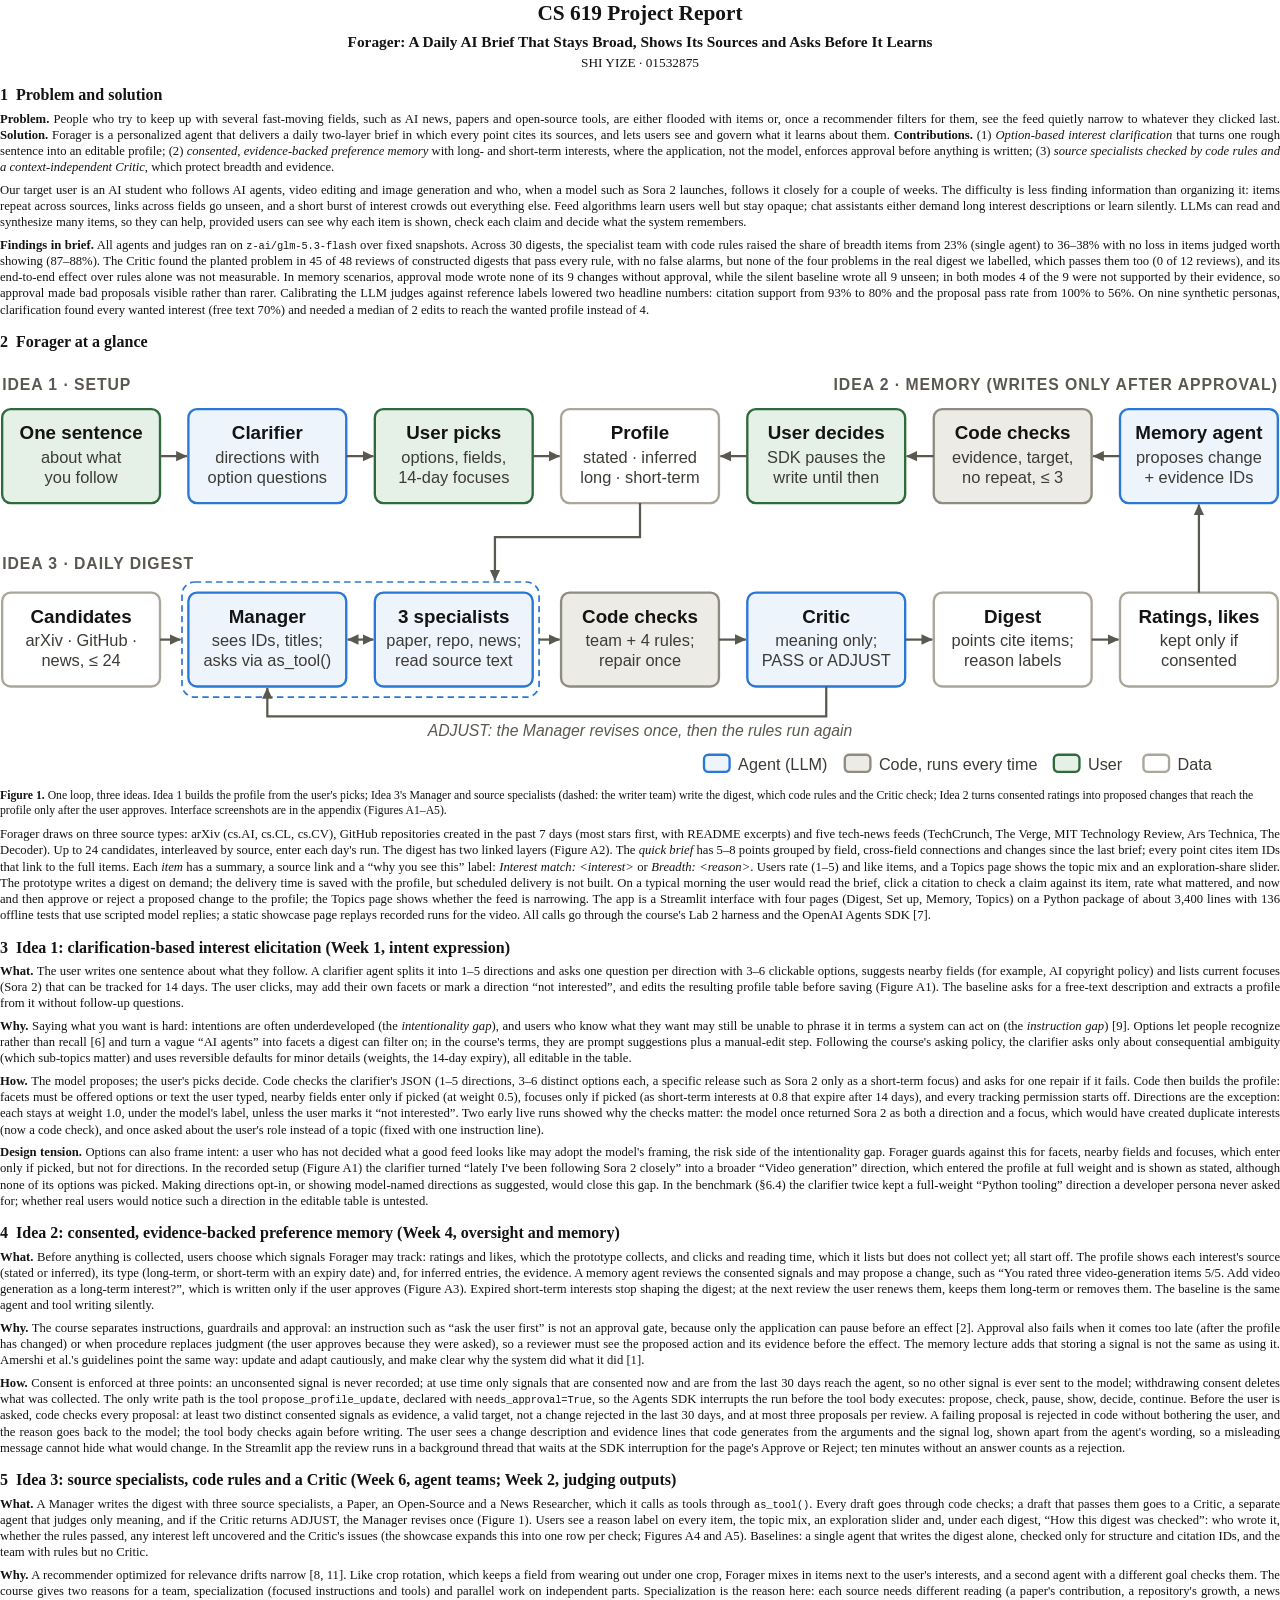
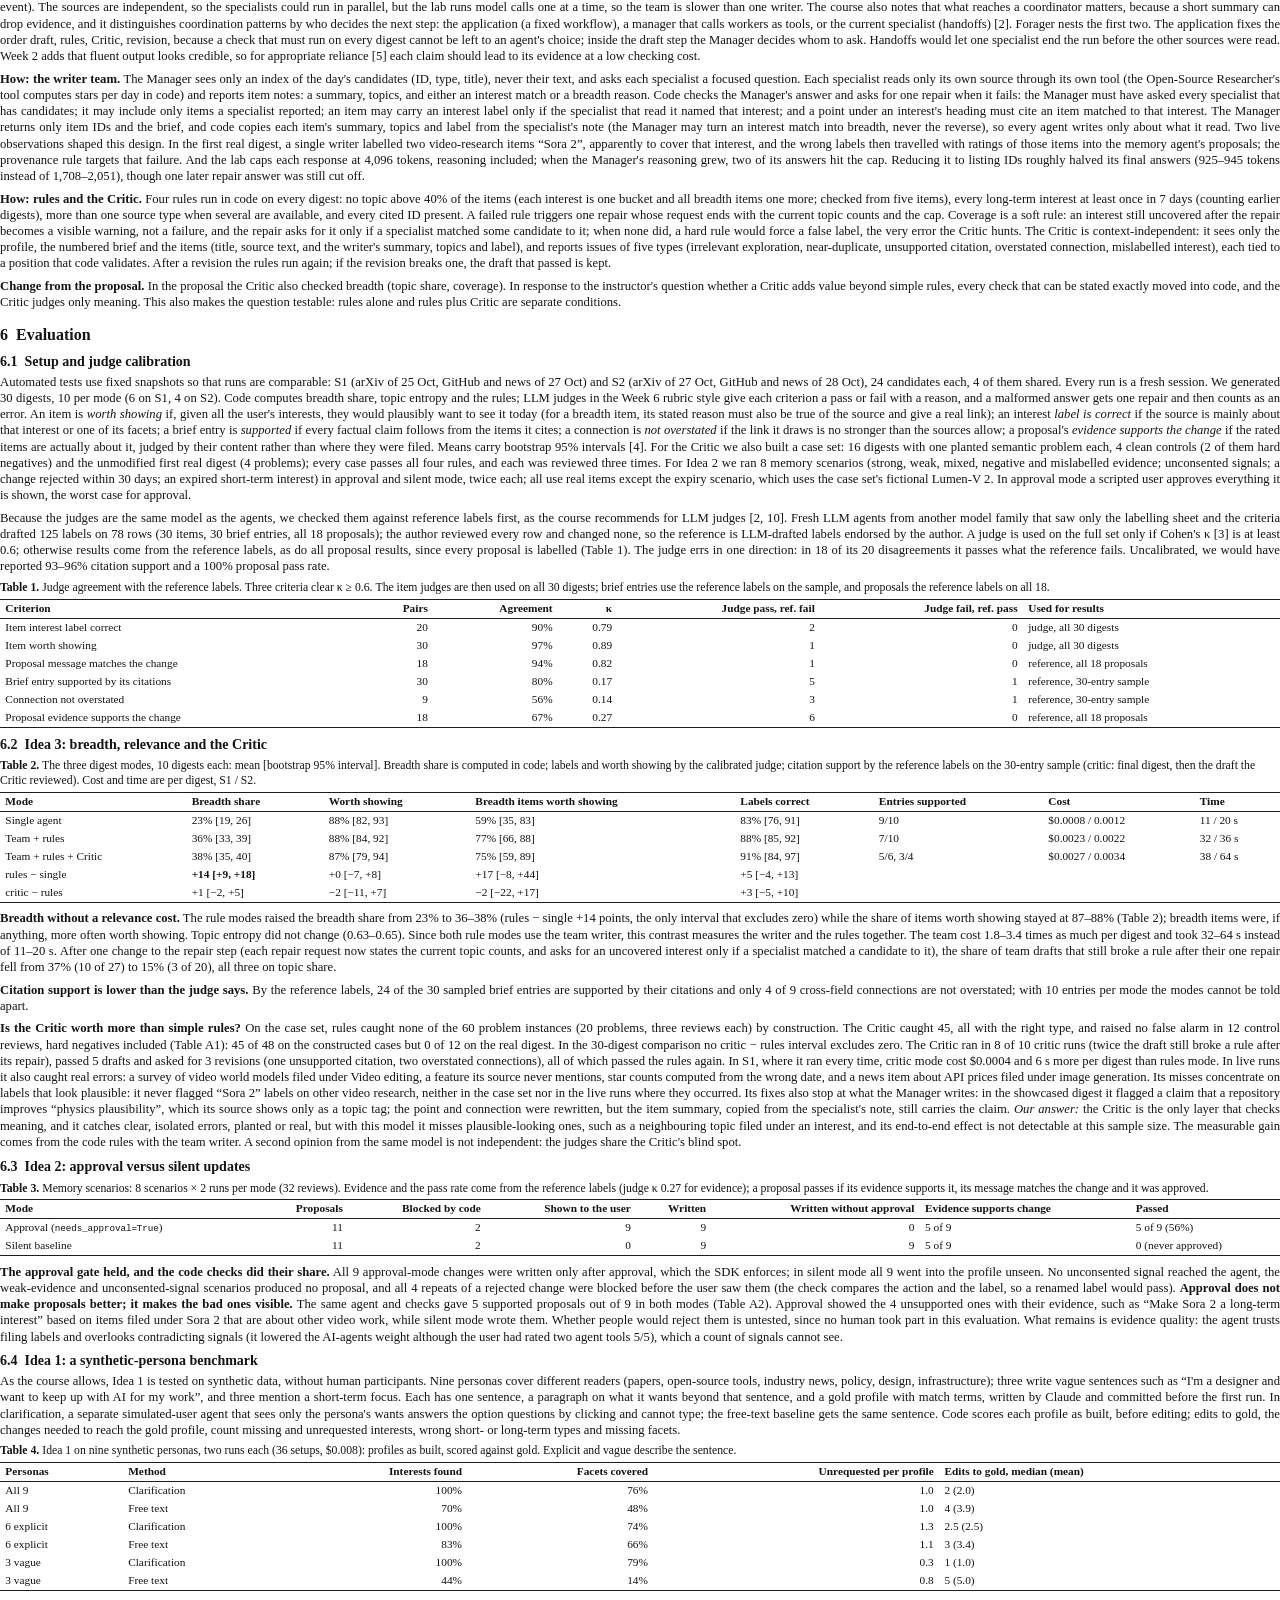
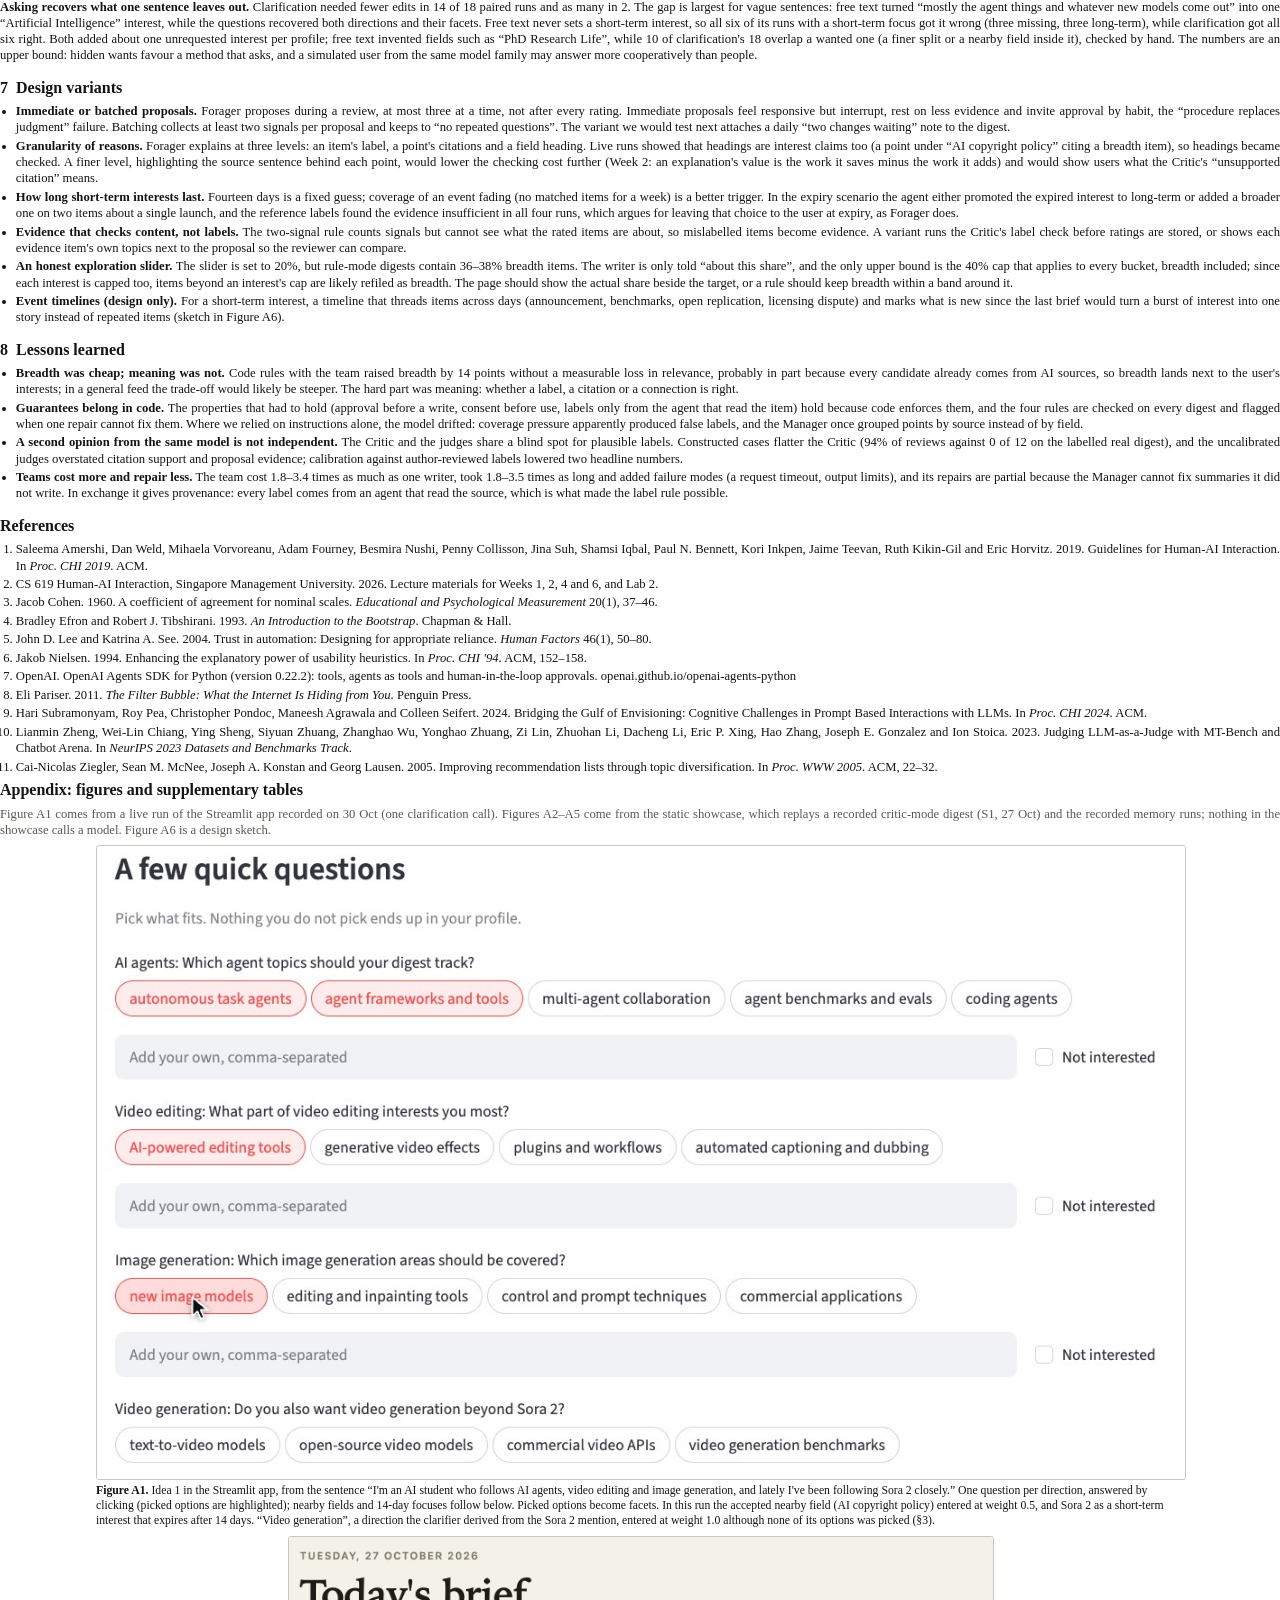
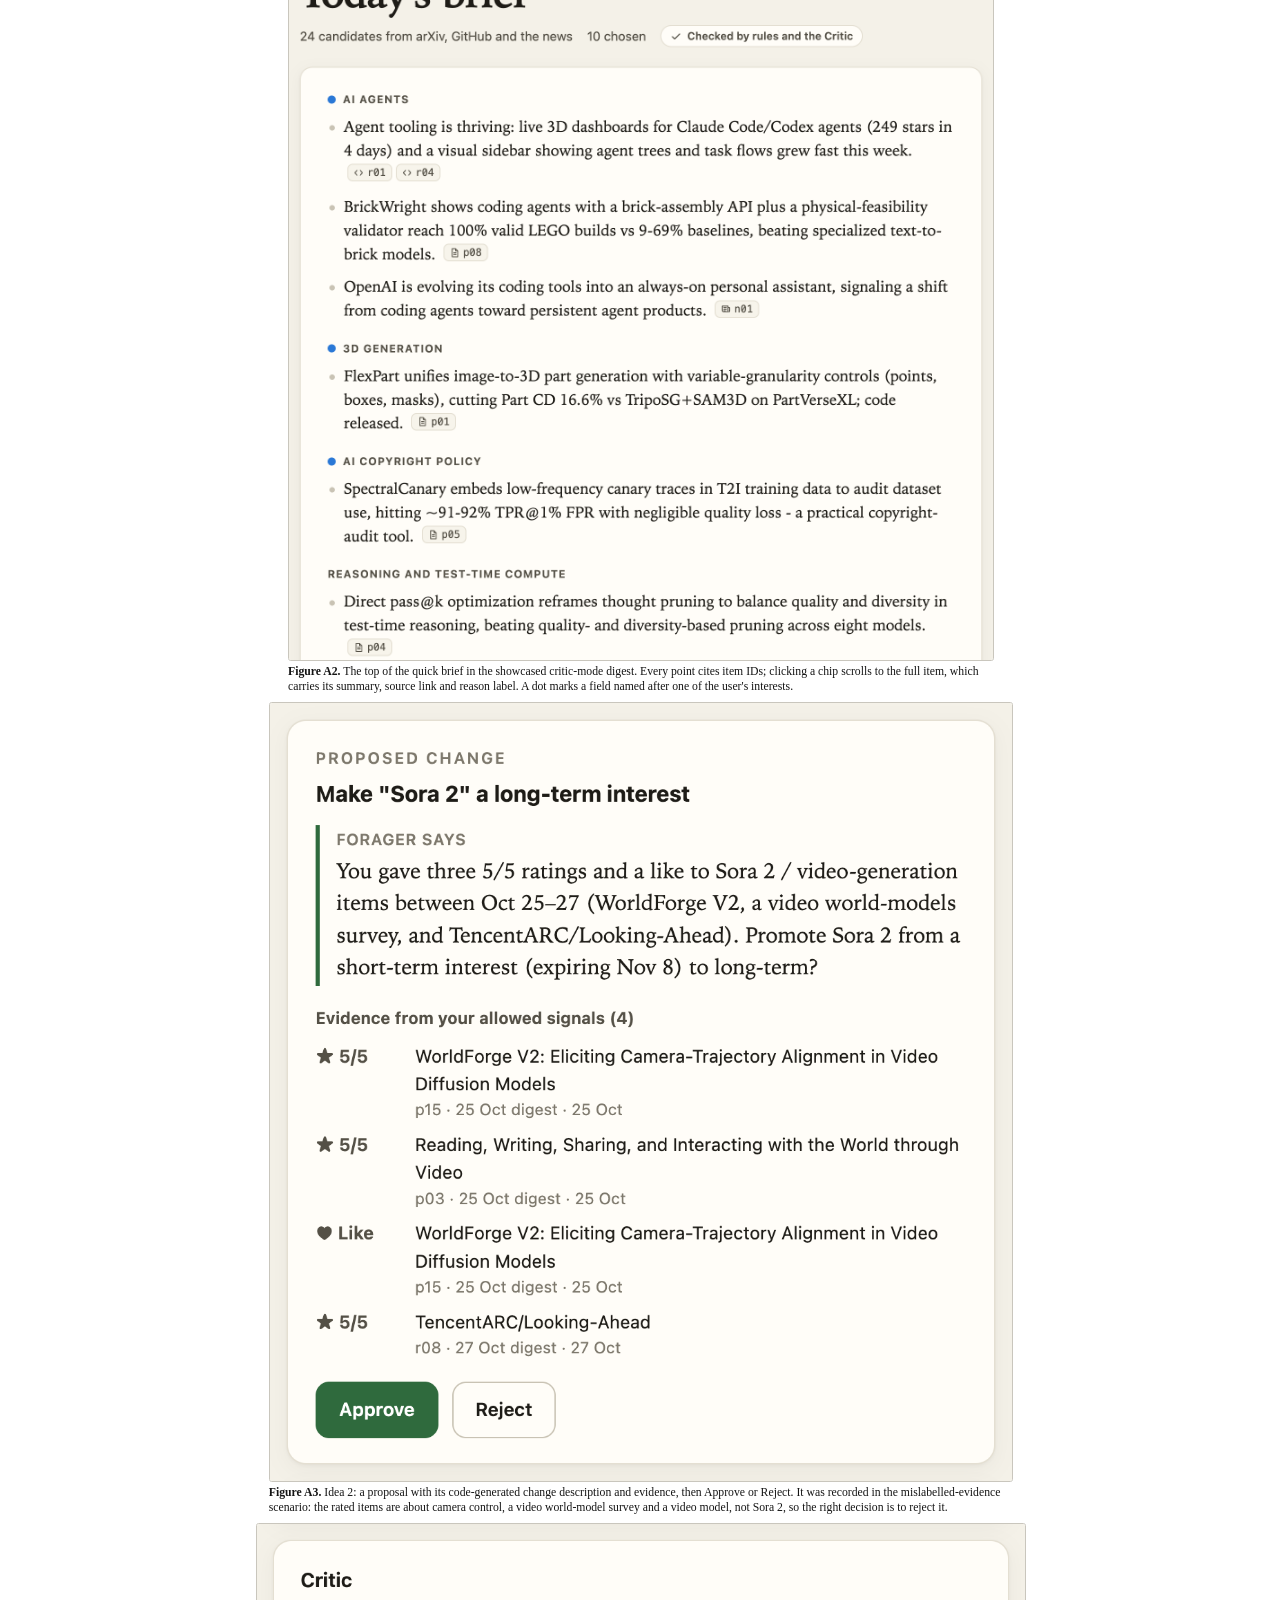
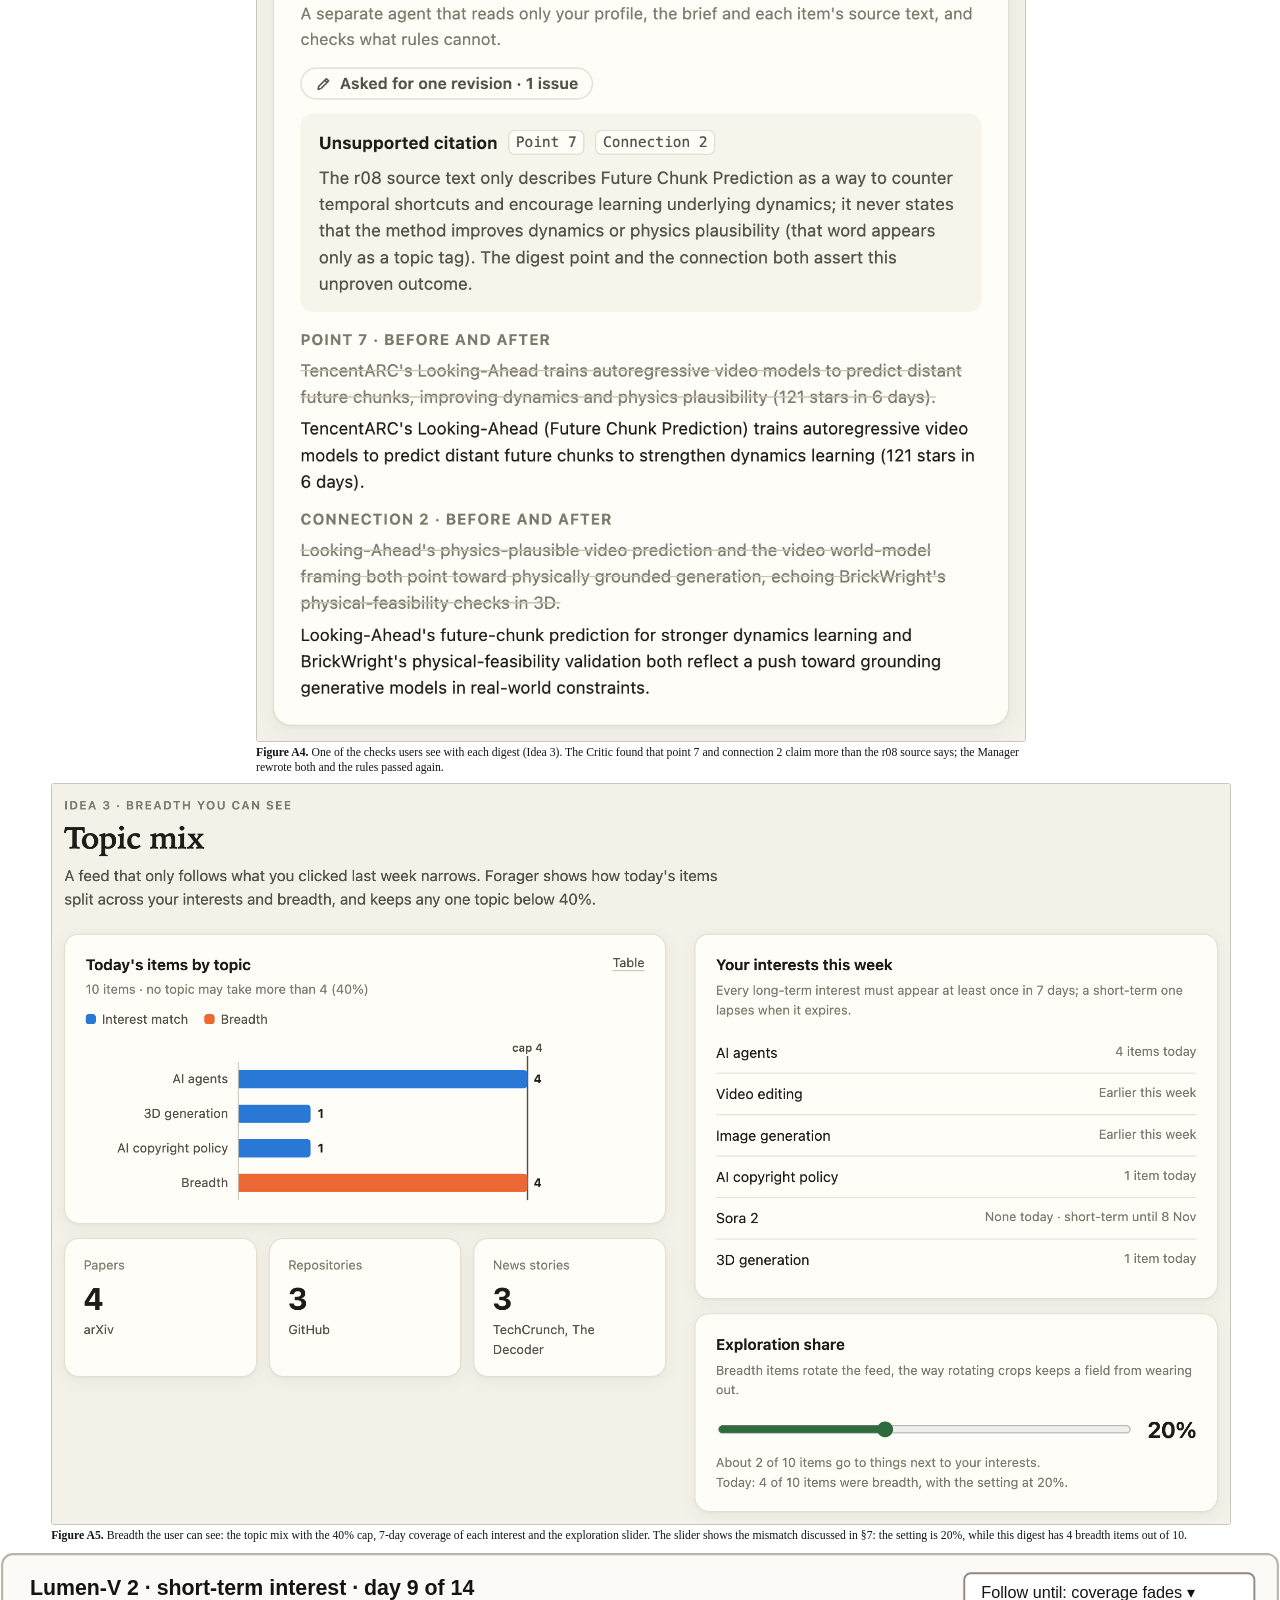
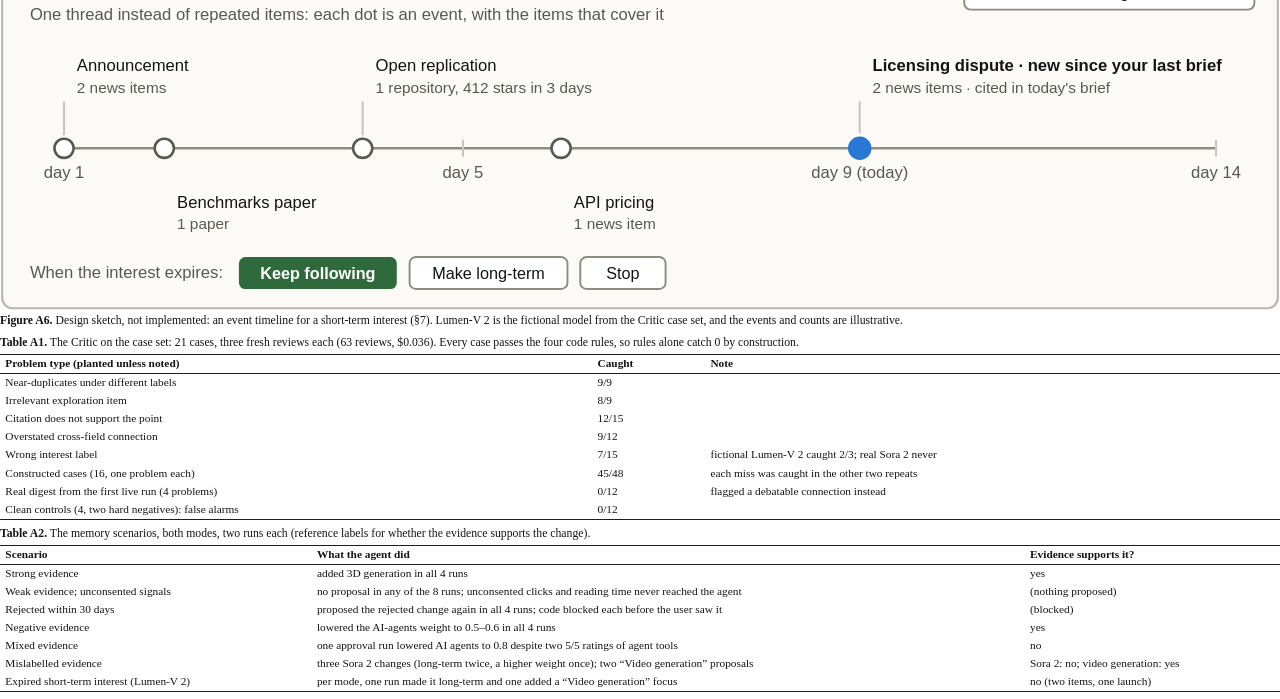
==== commit 2fb5b6e8: "Describe the reference labels as LLM-drafted without naming the model Co-Authored-By: Claude Opus 5." ====
--- a/report/report.html
+++ b/report/report.html
@@ -146,7 +146,7 @@
     <rect class="data" x="206" y="0" width="12" height="8" rx="2"/><text class="lg" x="222" y="7">Data</text>
   </g>
 </svg>
-<figcaption><strong>Figure 1.</strong> One loop, three ideas. Idea 1 builds the profile from the user's picks; Idea 3's Manager and source specialists (dashed: the writer team) write the digest, which code rules and the Critic check; Idea 2 turns consented ratings into proposed changes that reach the profile only after the user approves. Interface screenshots are in the appendix (Figures A1–A5).</figcaption></figure><p>Forager draws on three source types: arXiv (cs.AI, cs.CL, cs.CV), GitHub repositories created in the past 7 days (most stars first, with README excerpts) and five tech-news feeds (TechCrunch, The Verge, MIT Technology Review, Ars Technica, The Decoder). Up to 24 candidates, interleaved by source, enter each day's run. The digest has two linked layers (Figure A2). The <em>quick brief</em> has 5–8 points grouped by field, cross-field connections and changes since the last brief; every point cites item IDs that link to the full items. Each <em>item</em> has a summary, a source link and a “why you see this” label: <em>Interest match: &lt;interest&gt;</em> or <em>Breadth: &lt;reason&gt;</em>. Users rate (1–5) and like items, and a Topics page shows the topic mix and an exploration-share slider. The prototype writes a digest on demand; the delivery time is saved with the profile, but scheduled delivery is not built. On a typical morning the user would read the brief, click a citation to check a claim against its item, rate what mattered, and now and then approve or reject a proposed change to the profile; the Topics page shows whether the feed is narrowing. The app is a Streamlit interface with four pages (Digest, Set up, Memory, Topics) on a Python package of about 3,400 lines with 136 offline tests that use scripted model replies; a static showcase page replays recorded runs for the video. All calls go through the course's Lab 2 harness and the OpenAI Agents SDK [7].</p><h2 id="3-idea-1-clarification-based-interest-elicitation-week-1-intent-expression">3&ensp;Idea 1: clarification-based interest elicitation (Week 1, intent expression)</h2><p><strong>What.</strong> The user writes one sentence about what they follow. A clarifier agent splits it into 1–5 directions and asks one question per direction with 3–6 clickable options, suggests nearby fields (for example, AI copyright policy) and lists current focuses (Sora 2) that can be tracked for 14 days. The user clicks, may add their own facets or mark a direction “not interested”, and edits the resulting profile table before saving (Figure A1). The baseline asks for a free-text description and extracts a profile from it without follow-up questions.</p><p><strong>Why.</strong> Saying what you want is hard: intentions are often underdeveloped (the <em>intentionality gap</em>), and users who know what they want may still be unable to phrase it in terms a system can act on (the <em>instruction gap</em>) [9]. Options let people recognize rather than recall [6] and turn a vague “AI agents” into facets a digest can filter on; in the course's terms, they are prompt suggestions plus a manual-edit step. Following the course's asking policy, the clarifier asks only about consequential ambiguity (which sub-topics matter) and uses reversible defaults for minor details (weights, the 14-day expiry), all editable in the table.</p><p><strong>How.</strong> The model proposes; the user's picks decide. Code checks the clarifier's JSON (1–5 directions, 3–6 distinct options each, a specific release such as Sora 2 only as a short-term focus) and asks for one repair if it fails. Code then builds the profile: facets must be offered options or text the user typed, nearby fields enter only if picked (at weight 0.5), focuses only if picked (as short-term interests at 0.8 that expire after 14 days), and every tracking permission starts off. Directions are the exception: each stays at weight 1.0, under the model's label, unless the user marks it “not interested”. Two early live runs showed why the checks matter: the model once returned Sora 2 as both a direction and a focus, which would have created duplicate interests (now a code check), and once asked about the user's role instead of a topic (fixed with one instruction line).</p><p><strong>Design tension.</strong> Options can also frame intent: a user who has not decided what a good feed looks like may adopt the model's framing, the risk side of the intentionality gap. Forager guards against this for facets, nearby fields and focuses, which enter only if picked, but not for directions. In the recorded setup (Figure A1) the clarifier turned “lately I've been following Sora 2 closely” into a broader “Video generation” direction, which entered the profile at full weight and is shown as stated, although none of its options was picked. Making directions opt-in, or showing model-named directions as suggested, would close this gap. In the benchmark (§6.4) the clarifier twice kept a full-weight “Python tooling” direction a developer persona never asked for; whether real users would notice such a direction in the editable table is untested.</p><h2 id="4-idea-2-consented-evidence-backed-preference-memory-week-4-oversight-and-memory">4&ensp;Idea 2: consented, evidence-backed preference memory (Week 4, oversight and memory)</h2><p><strong>What.</strong> Before anything is collected, users choose which signals Forager may track: ratings and likes, which the prototype collects, and clicks and reading time, which it lists but does not collect yet; all start off. The profile shows each interest's source (stated or inferred), its type (long-term, or short-term with an expiry date) and, for inferred entries, the evidence. A memory agent reviews the consented signals and may propose a change, such as “You rated three video-generation items 5/5. Add video generation as a long-term interest?”, which is written only if the user approves (Figure A3). Expired short-term interests stop shaping the digest; at the next review the user renews them, keeps them long-term or removes them. The baseline is the same agent and tool writing silently.</p><p><strong>Why.</strong> The course separates instructions, guardrails and approval: an instruction such as “ask the user first” is not an approval gate, because only the application can pause before an effect [2]. Approval also fails when it comes too late (after the profile has changed) or when procedure replaces judgment (the user approves because they were asked), so a reviewer must see the proposed action and its evidence before the effect. The memory lecture adds that storing a signal is not the same as using it. Amershi et al.'s guidelines point the same way: update and adapt cautiously, and make clear why the system did what it did [1].</p><p><strong>How.</strong> Consent is enforced at three points: an unconsented signal is never recorded; at use time only signals that are consented now and are from the last 30 days reach the agent, so no other signal is ever sent to the model; withdrawing consent deletes what was collected. The only write path is the tool <code>propose_profile_update</code>, declared with <code>needs_approval=True</code>, so the Agents SDK interrupts the run before the tool body executes: propose, check, pause, show, decide, continue. Before the user is asked, code checks every proposal: at least two distinct consented signals as evidence, a valid target, not a change rejected in the last 30 days, and at most three proposals per review. A failing proposal is rejected in code without bothering the user, and the reason goes back to the model; the tool body checks again before writing. The user sees a change description and evidence lines that code generates from the arguments and the signal log, shown apart from the agent's wording, so a misleading message cannot hide what would change. In the Streamlit app the review runs in a background thread that waits at the SDK interruption for the page's Approve or Reject; ten minutes without an answer counts as a rejection.</p><h2 id="5-idea-3-source-specialists-code-rules-and-a-critic-week-6-agent-teams-week-2-judging-outputs">5&ensp;Idea 3: source specialists, code rules and a Critic (Week 6, agent teams; Week 2, judging outputs)</h2><p><strong>What.</strong> A Manager writes the digest with three source specialists, a Paper, an Open-Source and a News Researcher, which it calls as tools through <code>as_tool()</code>. Every draft goes through code checks; a draft that passes them goes to a Critic, a separate agent that judges only meaning, and if the Critic returns ADJUST, the Manager revises once (Figure 1). Users see a reason label on every item, the topic mix, an exploration slider and, under each digest, “How this digest was checked”: who wrote it, whether the rules passed, any interest left uncovered and the Critic's issues (the showcase expands this into one row per check; Figures A4 and A5). Baselines: a single agent that writes the digest alone, checked only for structure and citation IDs, and the team with rules but no Critic.</p><p><strong>Why.</strong> A recommender optimized for relevance drifts narrow [8, 11]. Like crop rotation, which keeps a field from wearing out under one crop, Forager mixes in items next to the user's interests, and a second agent with a different goal checks them. The course gives two reasons for a team, specialization (focused instructions and tools) and parallel work on independent parts. Specialization is the reason here: each source needs different reading (a paper's contribution, a repository's growth, a news event). The sources are independent, so the specialists could run in parallel, but the lab runs model calls one at a time, so the team is slower than one writer. The course also notes that what reaches a coordinator matters, because a short summary can drop evidence, and it distinguishes coordination patterns by who decides the next step: the application (a fixed workflow), a manager that calls workers as tools, or the current specialist (handoffs) [2]. Forager nests the first two. The application fixes the order draft, rules, Critic, revision, because a check that must run on every digest cannot be left to an agent's choice; inside the draft step the Manager decides whom to ask. Handoffs would let one specialist end the run before the other sources were read. Week 2 adds that fluent output looks credible, so for appropriate reliance [5] each claim should lead to its evidence at a low checking cost.</p><p><strong>How: the writer team.</strong> The Manager sees only an index of the day's candidates (ID, type, title), never their text, and asks each specialist a focused question. Each specialist reads only its own source through its own tool (the Open-Source Researcher's tool computes stars per day in code) and reports item notes: a summary, topics, and either an interest match or a breadth reason. Code checks the Manager's answer and asks for one repair when it fails: the Manager must have asked every specialist that has candidates; it may include only items a specialist reported; an item may carry an interest label only if the specialist that read it named that interest; and a point under an interest's heading must cite an item matched to that interest. The Manager returns only item IDs and the brief, and code copies each item's summary, topics and label from the specialist's note (the Manager may turn an interest match into breadth, never the reverse), so every agent writes only about what it read. Two live observations shaped this design. In the first real digest, a single writer labelled two video-research items “Sora 2”, apparently to cover that interest, and the wrong labels then travelled with ratings of those items into the memory agent's proposals; the provenance rule targets that failure. And the lab caps each response at 4,096 tokens, reasoning included; when the Manager's reasoning grew, two of its answers hit the cap. Reducing it to listing IDs roughly halved its final answers (925–945 tokens instead of 1,708–2,051), though one later repair answer was still cut off.</p><p><strong>How: rules and the Critic.</strong> Four rules run in code on every digest: no topic above 40% of the items (each interest is one bucket and all breadth items one more; checked from five items), every long-term interest at least once in 7 days (counting earlier digests), more than one source type when several are available, and every cited ID present. A failed rule triggers one repair whose request ends with the current topic counts and the cap. Coverage is a soft rule: an interest still uncovered after the repair becomes a visible warning, not a failure, and the repair asks for it only if a specialist matched some candidate to it; when none did, a hard rule would force a false label, the very error the Critic hunts. The Critic is context-independent: it sees only the profile, the numbered brief and the items (title, source text, and the writer's summary, topics and label), and reports issues of five types (irrelevant exploration, near-duplicate, unsupported citation, overstated connection, mislabelled interest), each tied to a position that code validates. After a revision the rules run again; if the revision breaks one, the draft that passed is kept.</p><p><strong>Change from the proposal.</strong> In the proposal the Critic also checked breadth (topic share, coverage). In response to the instructor's question whether a Critic adds value beyond simple rules, every check that can be stated exactly moved into code, and the Critic judges only meaning. This also makes the question testable: rules alone and rules plus Critic are separate conditions.</p><h2 id="6-evaluation">6&ensp;Evaluation</h2><h3 id="61-setup-and-judge-calibration">6.1&ensp;Setup and judge calibration</h3><p>Automated tests use fixed snapshots so that runs are comparable: S1 (arXiv of 25 Oct, GitHub and news of 27 Oct) and S2 (arXiv of 27 Oct, GitHub and news of 28 Oct), 24 candidates each, 4 of them shared. Every run is a fresh session. We generated 30 digests, 10 per mode (6 on S1, 4 on S2). Code computes breadth share, topic entropy and the rules; LLM judges in the Week 6 rubric style give each criterion a pass or fail with a reason, and a malformed answer gets one repair and then counts as an error. An item is <em>worth showing</em> if, given all the user's interests, they would plausibly want to see it today (for a breadth item, its stated reason must also be true of the source and give a real link); an interest <em>label is correct</em> if the source is mainly about that interest or one of its facets; a brief entry is <em>supported</em> if every factual claim follows from the items it cites; a connection is <em>not overstated</em> if the link it draws is no stronger than the sources allow; a proposal's <em>evidence supports the change</em> if the rated items are actually about it, judged by their content rather than where they were filed. Means carry bootstrap 95% intervals [4]. For the Critic we also built a case set: 16 digests with one planted semantic problem each, 4 clean controls (2 of them hard negatives) and the unmodified first real digest (4 problems); every case passes all four rules, and each was reviewed three times. For Idea 2 we ran 8 memory scenarios (strong, weak, mixed, negative and mislabelled evidence; unconsented signals; a change rejected within 30 days; an expired short-term interest) in approval and silent mode, twice each; all use real items except the expiry scenario, which uses the case set's fictional Lumen-V 2. In approval mode a scripted user approves everything it is shown, the worst case for approval.</p><p>Because the judges are the same model as the agents, we checked them against reference labels first, as the course recommends for LLM judges [2, 10]. Fresh Claude agents that saw only the labelling sheet and the criteria drafted 125 labels on 78 rows (30 items, 30 brief entries, all 18 proposals); the author reviewed every row and changed none, so the reference is Claude's labels endorsed by the author. A judge is used on the full set only if Cohen's κ [3] is at least 0.6; otherwise results come from the reference labels, as do all proposal results, since every proposal is labelled (Table 1). The judge errs in one direction: in 18 of its 20 disagreements it passes what the reference fails. Uncalibrated, we would have reported 93–96% citation support and a 100% proposal pass rate.</p><div class="table-wrap"><p class="table-caption"><strong>Table 1.</strong> Judge agreement with the reference labels. Three criteria clear κ ≥ 0.6. The item judges are then used on all 30 digests; brief entries use the reference labels on the sample, and proposals the reference labels on all 18.</p><table><thead><tr class="header"><th>Criterion</th><th style="text-align: right;">Pairs</th><th style="text-align: right;">Agreement</th><th style="text-align: right;">κ</th><th style="text-align: right;">Judge pass, ref. fail</th><th style="text-align: right;">Judge fail, ref. pass</th><th>Used for results</th></tr></thead><tbody><tr class="odd"><td>Item interest label correct</td><td style="text-align: right;" class="nowrap">20</td><td style="text-align: right;" class="nowrap">90%</td><td style="text-align: right;" class="nowrap">0.79</td><td style="text-align: right;" class="nowrap">2</td><td style="text-align: right;" class="nowrap">0</td><td>judge, all 30 digests</td></tr><tr class="even"><td>Item worth showing</td><td style="text-align: right;" class="nowrap">30</td><td style="text-align: right;" class="nowrap">97%</td><td style="text-align: right;" class="nowrap">0.89</td><td style="text-align: right;" class="nowrap">1</td><td style="text-align: right;" class="nowrap">0</td><td>judge, all 30 digests</td></tr><tr class="odd"><td>Proposal message matches the change</td><td style="text-align: right;" class="nowrap">18</td><td style="text-align: right;" class="nowrap">94%</td><td style="text-align: right;" class="nowrap">0.82</td><td style="text-align: right;" class="nowrap">1</td><td style="text-align: right;" class="nowrap">0</td><td>reference, all 18 proposals</td></tr><tr class="even"><td>Brief entry supported by its citations</td><td style="text-align: right;" class="nowrap">30</td><td style="text-align: right;" class="nowrap">80%</td><td style="text-align: right;" class="nowrap">0.17</td><td style="text-align: right;" class="nowrap">5</td><td style="text-align: right;" class="nowrap">1</td><td>reference, 30-entry sample</td></tr><tr class="odd"><td>Connection not overstated</td><td style="text-align: right;" class="nowrap">9</td><td style="text-align: right;" class="nowrap">56%</td><td style="text-align: right;" class="nowrap">0.14</td><td style="text-align: right;" class="nowrap">3</td><td style="text-align: right;" class="nowrap">1</td><td>reference, 30-entry sample</td></tr><tr class="even"><td>Proposal evidence supports the change</td><td style="text-align: right;" class="nowrap">18</td><td style="text-align: right;" class="nowrap">67%</td><td style="text-align: right;" class="nowrap">0.27</td><td style="text-align: right;" class="nowrap">6</td><td style="text-align: right;" class="nowrap">0</td><td>reference, all 18 proposals</td></tr></tbody></table></div><h3 id="62-idea-3-breadth-relevance-and-the-critic">6.2&ensp;Idea 3: breadth, relevance and the Critic</h3><div class="table-wrap"><p class="table-caption"><strong>Table 2.</strong> The three digest modes, 10 digests each: mean [bootstrap 95% interval]. Breadth share is computed in code; labels and worth showing by the calibrated judge; citation support by the reference labels on the 30-entry sample (critic: final digest, then the draft the Critic reviewed). Cost and time are per digest, S1 / S2.</p><table><thead><tr class="header"><th>Mode</th><th>Breadth share</th><th>Worth showing</th><th>Breadth items worth showing</th><th>Labels correct</th><th>Entries supported</th><th>Cost</th><th>Time</th></tr></thead><tbody><tr class="odd"><td>Single agent</td><td class="nowrap">23% [19, 26]</td><td class="nowrap">88% [82, 93]</td><td class="nowrap">59% [35, 83]</td><td class="nowrap">83% [76, 91]</td><td class="nowrap">9/10</td><td class="nowrap">$0.0008 / 0.0012</td><td class="nowrap">11 / 20 s</td></tr><tr class="even"><td>Team + rules</td><td class="nowrap">36% [33, 39]</td><td class="nowrap">88% [84, 92]</td><td class="nowrap">77% [66, 88]</td><td class="nowrap">88% [85, 92]</td><td class="nowrap">7/10</td><td class="nowrap">$0.0023 / 0.0022</td><td class="nowrap">32 / 36 s</td></tr><tr class="odd"><td>Team + rules + Critic</td><td class="nowrap">38% [35, 40]</td><td class="nowrap">87% [79, 94]</td><td class="nowrap">75% [59, 89]</td><td class="nowrap">91% [84, 97]</td><td class="nowrap">5/6, 3/4</td><td class="nowrap">$0.0027 / 0.0034</td><td class="nowrap">38 / 64 s</td></tr><tr class="even"><td>rules − single</td><td class="nowrap"><strong>+14 [+9, +18]</strong></td><td class="nowrap">+0 [−7, +8]</td><td class="nowrap">+17 [−8, +44]</td><td class="nowrap">+5 [−4, +13]</td><td></td><td></td><td></td></tr><tr class="odd"><td>critic − rules</td><td class="nowrap">+1 [−2, +5]</td><td class="nowrap">−2 [−11, +7]</td><td class="nowrap">−2 [−22, +17]</td><td class="nowrap">+3 [−5, +10]</td><td></td><td></td><td></td></tr></tbody></table></div><p><strong>Breadth without a relevance cost.</strong> The rule modes raised the breadth share from 23% to 36–38% (rules − single +14 points, the only interval that excludes zero) while the share of items worth showing stayed at 87–88% (Table 2); breadth items were, if anything, more often worth showing. Topic entropy did not change (0.63–0.65). Since both rule modes use the team writer, this contrast measures the writer and the rules together. The team cost 1.8–3.4 times as much per digest and took 32–64 s instead of 11–20 s. After one change to the repair step (each repair request now states the current topic counts, and asks for an uncovered interest only if a specialist matched a candidate to it), the share of team drafts that still broke a rule after their one repair fell from 37% (10 of 27) to 15% (3 of 20), all three on topic share.</p><p><strong>Citation support is lower than the judge says.</strong> By the reference labels, 24 of the 30 sampled brief entries are supported by their citations and only 4 of 9 cross-field connections are not overstated; with 10 entries per mode the modes cannot be told apart.</p><p><strong>Is the Critic worth more than simple rules?</strong> On the case set, rules caught none of the 60 problem instances (20 problems, three reviews each) by construction. The Critic caught 45, all with the right type, and raised no false alarm in 12 control reviews, hard negatives included (Table A1): 45 of 48 on the constructed cases but 0 of 12 on the real digest. In the 30-digest comparison no critic − rules interval excludes zero. The Critic ran in 8 of 10 critic runs (twice the draft still broke a rule after its repair), passed 5 drafts and asked for 3 revisions (one unsupported citation, two overstated connections), all of which passed the rules again. In S1, where it ran every time, critic mode cost $0.0004 and 6 s more per digest than rules mode. In live runs it also caught real errors: a survey of video world models filed under Video editing, a feature its source never mentions, star counts computed from the wrong date, and a news item about API prices filed under image generation. Its misses concentrate on labels that look plausible: it never flagged “Sora 2” labels on other video research, neither in the case set nor in the live runs where they occurred. Its fixes also stop at what the Manager writes: in the showcased digest it flagged a claim that a repository improves “physics plausibility”, which its source shows only as a topic tag; the point and connection were rewritten, but the item summary, copied from the specialist's note, still carries the claim. <em>Our answer:</em> the Critic is the only layer that checks meaning, and it catches clear, isolated errors, planted or real, but with this model it misses plausible-looking ones, such as a neighbouring topic filed under an interest, and its end-to-end effect is not detectable at this sample size. The measurable gain comes from the code rules with the team writer. A second opinion from the same model is not independent: the judges share the Critic's blind spot.</p><h3 id="63-idea-2-approval-versus-silent-updates">6.3&ensp;Idea 2: approval versus silent updates</h3><div class="table-wrap"><p class="table-caption"><strong>Table 3.</strong> Memory scenarios: 8 scenarios × 2 runs per mode (32 reviews). Evidence and the pass rate come from the reference labels (judge κ 0.27 for evidence); a proposal passes if its evidence supports it, its message matches the change and it was approved.</p><table><thead><tr class="header"><th>Mode</th><th style="text-align: right;">Proposals</th><th style="text-align: right;">Blocked by code</th><th style="text-align: right;">Shown to the user</th><th style="text-align: right;">Written</th><th style="text-align: right;">Written without approval</th><th>Evidence supports change</th><th>Passed</th></tr></thead><tbody><tr class="odd"><td>Approval (<code>needs_approval=True</code>)</td><td style="text-align: right;" class="nowrap">11</td><td style="text-align: right;" class="nowrap">2</td><td style="text-align: right;" class="nowrap">9</td><td style="text-align: right;" class="nowrap">9</td><td style="text-align: right;" class="nowrap">0</td><td>5 of 9</td><td>5 of 9 (56%)</td></tr><tr class="even"><td>Silent baseline</td><td style="text-align: right;" class="nowrap">11</td><td style="text-align: right;" class="nowrap">2</td><td style="text-align: right;" class="nowrap">0</td><td style="text-align: right;" class="nowrap">9</td><td style="text-align: right;" class="nowrap">9</td><td>5 of 9</td><td>0 (never approved)</td></tr></tbody></table></div><p><strong>The approval gate held, and the code checks did their share.</strong> All 9 approval-mode changes were written only after approval, which the SDK enforces; in silent mode all 9 went into the profile unseen. No unconsented signal reached the agent, the weak-evidence and unconsented-signal scenarios produced no proposal, and all 4 repeats of a rejected change were blocked before the user saw them (the check compares the action and the label, so a renamed label would pass). <strong>Approval does not make proposals better; it makes the bad ones visible.</strong> The same agent and checks gave 5 supported proposals out of 9 in both modes (Table A2). Approval showed the 4 unsupported ones with their evidence, such as “Make Sora 2 a long-term interest” based on items filed under Sora 2 that are about other video work, while silent mode wrote them. Whether people would reject them is untested, since no human took part in this evaluation. What remains is evidence quality: the agent trusts filing labels and overlooks contradicting signals (it lowered the AI-agents weight although the user had rated two agent tools 5/5), which a count of signals cannot see.</p><h3 id="64-idea-1-a-synthetic-persona-benchmark">6.4&ensp;Idea 1: a synthetic-persona benchmark</h3><p>As the course allows, Idea 1 is tested on synthetic data, without human participants. Nine personas cover different readers (papers, open-source tools, industry news, policy, design, infrastructure); three write vague sentences such as “I'm a designer and want to keep up with AI for my work”, and three mention a short-term focus. Each has one sentence, a paragraph on what it wants beyond that sentence, and a gold profile with match terms, written by Claude and committed before the first run. In clarification, a separate simulated-user agent that sees only the persona's wants answers the option questions by clicking and cannot type; the free-text baseline gets the same sentence. Code scores each profile as built, before editing; edits to gold, the changes needed to reach the gold profile, count missing and unrequested interests, wrong short- or long-term types and missing facets.</p><div class="table-wrap"><p class="table-caption"><strong>Table 4.</strong> Idea 1 on nine synthetic personas, two runs each (36 setups, $0.008): profiles as built, scored against gold. Explicit and vague describe the sentence.</p><table><thead><tr class="header"><th>Personas</th><th>Method</th><th style="text-align: right;">Interests found</th><th style="text-align: right;">Facets covered</th><th style="text-align: right;">Unrequested per profile</th><th>Edits to gold, median (mean)</th></tr></thead><tbody><tr class="odd"><td>All 9</td><td>Clarification</td><td style="text-align: right;" class="nowrap">100%</td><td style="text-align: right;" class="nowrap">76%</td><td style="text-align: right;" class="nowrap">1.0</td><td>2 (2.0)</td></tr><tr class="even"><td>All 9</td><td>Free text</td><td style="text-align: right;" class="nowrap">70%</td><td style="text-align: right;" class="nowrap">48%</td><td style="text-align: right;" class="nowrap">1.0</td><td>4 (3.9)</td></tr><tr class="odd"><td>6 explicit</td><td>Clarification</td><td style="text-align: right;" class="nowrap">100%</td><td style="text-align: right;" class="nowrap">74%</td><td style="text-align: right;" class="nowrap">1.3</td><td>2.5 (2.5)</td></tr><tr class="even"><td>6 explicit</td><td>Free text</td><td style="text-align: right;" class="nowrap">83%</td><td style="text-align: right;" class="nowrap">66%</td><td style="text-align: right;" class="nowrap">1.1</td><td>3 (3.4)</td></tr><tr class="odd"><td>3 vague</td><td>Clarification</td><td style="text-align: right;" class="nowrap">100%</td><td style="text-align: right;" class="nowrap">79%</td><td style="text-align: right;" class="nowrap">0.3</td><td>1 (1.0)</td></tr><tr class="even"><td>3 vague</td><td>Free text</td><td style="text-align: right;" class="nowrap">44%</td><td style="text-align: right;" class="nowrap">14%</td><td style="text-align: right;" class="nowrap">0.8</td><td>5 (5.0)</td></tr></tbody></table></div><p><strong>Asking recovers what one sentence leaves out.</strong> Clarification needed fewer edits in 14 of 18 paired runs and as many in 2. The gap is largest for vague sentences: free text turned “mostly the agent things and whatever new models come out” into one “Artificial Intelligence” interest, while the questions recovered both directions and their facets. Free text never sets a short-term interest, so all six of its runs with a short-term focus got it wrong (three missing, three long-term), while clarification got all six right. Both added about one unrequested interest per profile; free text invented fields such as “PhD Research Life”, while 10 of clarification's 18 overlap a wanted one (a finer split or a nearby field inside it), checked by hand. The numbers are an upper bound: hidden wants favour a method that asks, and a simulated user from the same model family may answer more cooperatively than people.</p><h2 id="7-design-variants">7&ensp;Design variants</h2><ul><li><strong>Immediate or batched proposals.</strong> Forager proposes during a review, at most three at a time, not after every rating. Immediate proposals feel responsive but interrupt, rest on less evidence and invite approval by habit, the “procedure replaces judgment” failure. Batching collects at least two signals per proposal and keeps to “no repeated questions”. The variant we would test next attaches a daily “two changes waiting” note to the digest.</li><li><strong>Granularity of reasons.</strong> Forager explains at three levels: an item's label, a point's citations and a field heading. Live runs showed that headings are interest claims too (a point under “AI copyright policy” citing a breadth item), so headings became checked. A finer level, highlighting the source sentence behind each point, would lower the checking cost further (Week 2: an explanation's value is the work it saves minus the work it adds) and would show users what the Critic's “unsupported citation” means.</li><li><strong>How long short-term interests last.</strong> Fourteen days is a fixed guess; coverage of an event fading (no matched items for a week) is a better trigger. In the expiry scenario the agent either promoted the expired interest to long-term or added a broader one on two items about a single launch, and the reference labels found the evidence insufficient in all four runs, which argues for leaving that choice to the user at expiry, as Forager does.</li><li><strong>Evidence that checks content, not labels.</strong> The two-signal rule counts signals but cannot see what the rated items are about, so mislabelled items become evidence. A variant runs the Critic's label check before ratings are stored, or shows each evidence item's own topics next to the proposal so the reviewer can compare.</li><li><strong>An honest exploration slider.</strong> The slider is set to 20%, but rule-mode digests contain 36–38% breadth items. The writer is only told “about this share”, and the only upper bound is the 40% cap that applies to every bucket, breadth included; since each interest is capped too, items beyond an interest's cap are likely refiled as breadth. The page should show the actual share beside the target, or a rule should keep breadth within a band around it.</li><li><strong>Event timelines (design only).</strong> For a short-term interest, a timeline that threads items across days (announcement, benchmarks, open replication, licensing dispute) and marks what is new since the last brief would turn a burst of interest into one story instead of repeated items (sketch in Figure A6).</li></ul><h2 id="8-lessons-learned">8&ensp;Lessons learned</h2><ul><li><strong>Breadth was cheap; meaning was not.</strong> Code rules with the team raised breadth by 14 points without a measurable loss in relevance, probably in part because every candidate already comes from AI sources, so breadth lands next to the user's interests; in a general feed the trade-off would likely be steeper. The hard part was meaning: whether a label, a citation or a connection is right.</li><li><strong>Guarantees belong in code.</strong> The properties that had to hold (approval before a write, consent before use, labels only from the agent that read the item) hold because code enforces them, and the four rules are checked on every digest and flagged when one repair cannot fix them. Where we relied on instructions alone, the model drifted: coverage pressure apparently produced false labels, and the Manager once grouped points by source instead of by field.</li><li><strong>A second opinion from the same model is not independent.</strong> The Critic and the judges share a blind spot for plausible labels. Constructed cases flatter the Critic (94% of reviews against 0 of 12 on the labelled real digest), and the uncalibrated judges overstated citation support and proposal evidence; calibration against author-reviewed labels lowered two headline numbers.</li><li><strong>Teams cost more and repair less.</strong> The team cost 1.8–3.4 times as much as one writer, took 1.8–3.5 times as long and added failure modes (a request timeout, output limits), and its repairs are partial because the Manager cannot fix summaries it did not write. In exchange it gives provenance: every label comes from an agent that read the source, which is what made the label rule possible.</li></ul><h2 id="references">References</h2><ol type="1"><li>Saleema Amershi, Dan Weld, Mihaela Vorvoreanu, Adam Fourney, Besmira Nushi, Penny Collisson, Jina Suh, Shamsi Iqbal, Paul N. Bennett, Kori Inkpen, Jaime Teevan, Ruth Kikin-Gil and Eric Horvitz. 2019. Guidelines for Human-AI Interaction. In <em>Proc. CHI 2019</em>. ACM.</li><li>CS 619 Human-AI Interaction, Singapore Management University. 2026. Lecture materials for Weeks 1, 2, 4 and 6, and Lab 2.</li><li>Jacob Cohen. 1960. A coefficient of agreement for nominal scales. <em>Educational and Psychological Measurement</em> 20(1), 37–46.</li><li>Bradley Efron and Robert J. Tibshirani. 1993. <em>An Introduction to the Bootstrap</em>. Chapman &amp; Hall.</li><li>John D. Lee and Katrina A. See. 2004. Trust in automation: Designing for appropriate reliance. <em>Human Factors</em> 46(1), 50–80.</li><li>Jakob Nielsen. 1994. Enhancing the explanatory power of usability heuristics. In <em>Proc. CHI '94</em>. ACM, 152–158.</li><li>OpenAI. OpenAI Agents SDK for Python (version 0.22.2): tools, agents as tools and human-in-the-loop approvals. <a href="https://openai.github.io/openai-agents-python/">openai.github.io/openai-agents-python</a></li><li>Eli Pariser. 2011. <em>The Filter Bubble: What the Internet Is Hiding from You</em>. Penguin Press.</li><li>Hari Subramonyam, Roy Pea, Christopher Pondoc, Maneesh Agrawala and Colleen Seifert. 2024. Bridging the Gulf of Envisioning: Cognitive Challenges in Prompt Based Interactions with LLMs. In <em>Proc. CHI 2024</em>. ACM.</li><li>Lianmin Zheng, Wei-Lin Chiang, Ying Sheng, Siyuan Zhuang, Zhanghao Wu, Yonghao Zhuang, Zi Lin, Zhuohan Li, Dacheng Li, Eric P. Xing, Hao Zhang, Joseph E. Gonzalez and Ion Stoica. 2023. Judging LLM-as-a-Judge with MT-Bench and Chatbot Arena. In <em>NeurIPS 2023 Datasets and Benchmarks Track</em>.</li><li>Cai-Nicolas Ziegler, Sean M. McNee, Joseph A. Konstan and Georg Lausen. 2005. Improving recommendation lists through topic diversification. In <em>Proc. WWW 2005</em>. ACM, 22–32.</li></ol><section class="appendix">
+<figcaption><strong>Figure 1.</strong> One loop, three ideas. Idea 1 builds the profile from the user's picks; Idea 3's Manager and source specialists (dashed: the writer team) write the digest, which code rules and the Critic check; Idea 2 turns consented ratings into proposed changes that reach the profile only after the user approves. Interface screenshots are in the appendix (Figures A1–A5).</figcaption></figure><p>Forager draws on three source types: arXiv (cs.AI, cs.CL, cs.CV), GitHub repositories created in the past 7 days (most stars first, with README excerpts) and five tech-news feeds (TechCrunch, The Verge, MIT Technology Review, Ars Technica, The Decoder). Up to 24 candidates, interleaved by source, enter each day's run. The digest has two linked layers (Figure A2). The <em>quick brief</em> has 5–8 points grouped by field, cross-field connections and changes since the last brief; every point cites item IDs that link to the full items. Each <em>item</em> has a summary, a source link and a “why you see this” label: <em>Interest match: &lt;interest&gt;</em> or <em>Breadth: &lt;reason&gt;</em>. Users rate (1–5) and like items, and a Topics page shows the topic mix and an exploration-share slider. The prototype writes a digest on demand; the delivery time is saved with the profile, but scheduled delivery is not built. On a typical morning the user would read the brief, click a citation to check a claim against its item, rate what mattered, and now and then approve or reject a proposed change to the profile; the Topics page shows whether the feed is narrowing. The app is a Streamlit interface with four pages (Digest, Set up, Memory, Topics) on a Python package of about 3,400 lines with 136 offline tests that use scripted model replies; a static showcase page replays recorded runs for the video. All calls go through the course's Lab 2 harness and the OpenAI Agents SDK [7].</p><h2 id="3-idea-1-clarification-based-interest-elicitation-week-1-intent-expression">3&ensp;Idea 1: clarification-based interest elicitation (Week 1, intent expression)</h2><p><strong>What.</strong> The user writes one sentence about what they follow. A clarifier agent splits it into 1–5 directions and asks one question per direction with 3–6 clickable options, suggests nearby fields (for example, AI copyright policy) and lists current focuses (Sora 2) that can be tracked for 14 days. The user clicks, may add their own facets or mark a direction “not interested”, and edits the resulting profile table before saving (Figure A1). The baseline asks for a free-text description and extracts a profile from it without follow-up questions.</p><p><strong>Why.</strong> Saying what you want is hard: intentions are often underdeveloped (the <em>intentionality gap</em>), and users who know what they want may still be unable to phrase it in terms a system can act on (the <em>instruction gap</em>) [9]. Options let people recognize rather than recall [6] and turn a vague “AI agents” into facets a digest can filter on; in the course's terms, they are prompt suggestions plus a manual-edit step. Following the course's asking policy, the clarifier asks only about consequential ambiguity (which sub-topics matter) and uses reversible defaults for minor details (weights, the 14-day expiry), all editable in the table.</p><p><strong>How.</strong> The model proposes; the user's picks decide. Code checks the clarifier's JSON (1–5 directions, 3–6 distinct options each, a specific release such as Sora 2 only as a short-term focus) and asks for one repair if it fails. Code then builds the profile: facets must be offered options or text the user typed, nearby fields enter only if picked (at weight 0.5), focuses only if picked (as short-term interests at 0.8 that expire after 14 days), and every tracking permission starts off. Directions are the exception: each stays at weight 1.0, under the model's label, unless the user marks it “not interested”. Two early live runs showed why the checks matter: the model once returned Sora 2 as both a direction and a focus, which would have created duplicate interests (now a code check), and once asked about the user's role instead of a topic (fixed with one instruction line).</p><p><strong>Design tension.</strong> Options can also frame intent: a user who has not decided what a good feed looks like may adopt the model's framing, the risk side of the intentionality gap. Forager guards against this for facets, nearby fields and focuses, which enter only if picked, but not for directions. In the recorded setup (Figure A1) the clarifier turned “lately I've been following Sora 2 closely” into a broader “Video generation” direction, which entered the profile at full weight and is shown as stated, although none of its options was picked. Making directions opt-in, or showing model-named directions as suggested, would close this gap. In the benchmark (§6.4) the clarifier twice kept a full-weight “Python tooling” direction a developer persona never asked for; whether real users would notice such a direction in the editable table is untested.</p><h2 id="4-idea-2-consented-evidence-backed-preference-memory-week-4-oversight-and-memory">4&ensp;Idea 2: consented, evidence-backed preference memory (Week 4, oversight and memory)</h2><p><strong>What.</strong> Before anything is collected, users choose which signals Forager may track: ratings and likes, which the prototype collects, and clicks and reading time, which it lists but does not collect yet; all start off. The profile shows each interest's source (stated or inferred), its type (long-term, or short-term with an expiry date) and, for inferred entries, the evidence. A memory agent reviews the consented signals and may propose a change, such as “You rated three video-generation items 5/5. Add video generation as a long-term interest?”, which is written only if the user approves (Figure A3). Expired short-term interests stop shaping the digest; at the next review the user renews them, keeps them long-term or removes them. The baseline is the same agent and tool writing silently.</p><p><strong>Why.</strong> The course separates instructions, guardrails and approval: an instruction such as “ask the user first” is not an approval gate, because only the application can pause before an effect [2]. Approval also fails when it comes too late (after the profile has changed) or when procedure replaces judgment (the user approves because they were asked), so a reviewer must see the proposed action and its evidence before the effect. The memory lecture adds that storing a signal is not the same as using it. Amershi et al.'s guidelines point the same way: update and adapt cautiously, and make clear why the system did what it did [1].</p><p><strong>How.</strong> Consent is enforced at three points: an unconsented signal is never recorded; at use time only signals that are consented now and are from the last 30 days reach the agent, so no other signal is ever sent to the model; withdrawing consent deletes what was collected. The only write path is the tool <code>propose_profile_update</code>, declared with <code>needs_approval=True</code>, so the Agents SDK interrupts the run before the tool body executes: propose, check, pause, show, decide, continue. Before the user is asked, code checks every proposal: at least two distinct consented signals as evidence, a valid target, not a change rejected in the last 30 days, and at most three proposals per review. A failing proposal is rejected in code without bothering the user, and the reason goes back to the model; the tool body checks again before writing. The user sees a change description and evidence lines that code generates from the arguments and the signal log, shown apart from the agent's wording, so a misleading message cannot hide what would change. In the Streamlit app the review runs in a background thread that waits at the SDK interruption for the page's Approve or Reject; ten minutes without an answer counts as a rejection.</p><h2 id="5-idea-3-source-specialists-code-rules-and-a-critic-week-6-agent-teams-week-2-judging-outputs">5&ensp;Idea 3: source specialists, code rules and a Critic (Week 6, agent teams; Week 2, judging outputs)</h2><p><strong>What.</strong> A Manager writes the digest with three source specialists, a Paper, an Open-Source and a News Researcher, which it calls as tools through <code>as_tool()</code>. Every draft goes through code checks; a draft that passes them goes to a Critic, a separate agent that judges only meaning, and if the Critic returns ADJUST, the Manager revises once (Figure 1). Users see a reason label on every item, the topic mix, an exploration slider and, under each digest, “How this digest was checked”: who wrote it, whether the rules passed, any interest left uncovered and the Critic's issues (the showcase expands this into one row per check; Figures A4 and A5). Baselines: a single agent that writes the digest alone, checked only for structure and citation IDs, and the team with rules but no Critic.</p><p><strong>Why.</strong> A recommender optimized for relevance drifts narrow [8, 11]. Like crop rotation, which keeps a field from wearing out under one crop, Forager mixes in items next to the user's interests, and a second agent with a different goal checks them. The course gives two reasons for a team, specialization (focused instructions and tools) and parallel work on independent parts. Specialization is the reason here: each source needs different reading (a paper's contribution, a repository's growth, a news event). The sources are independent, so the specialists could run in parallel, but the lab runs model calls one at a time, so the team is slower than one writer. The course also notes that what reaches a coordinator matters, because a short summary can drop evidence, and it distinguishes coordination patterns by who decides the next step: the application (a fixed workflow), a manager that calls workers as tools, or the current specialist (handoffs) [2]. Forager nests the first two. The application fixes the order draft, rules, Critic, revision, because a check that must run on every digest cannot be left to an agent's choice; inside the draft step the Manager decides whom to ask. Handoffs would let one specialist end the run before the other sources were read. Week 2 adds that fluent output looks credible, so for appropriate reliance [5] each claim should lead to its evidence at a low checking cost.</p><p><strong>How: the writer team.</strong> The Manager sees only an index of the day's candidates (ID, type, title), never their text, and asks each specialist a focused question. Each specialist reads only its own source through its own tool (the Open-Source Researcher's tool computes stars per day in code) and reports item notes: a summary, topics, and either an interest match or a breadth reason. Code checks the Manager's answer and asks for one repair when it fails: the Manager must have asked every specialist that has candidates; it may include only items a specialist reported; an item may carry an interest label only if the specialist that read it named that interest; and a point under an interest's heading must cite an item matched to that interest. The Manager returns only item IDs and the brief, and code copies each item's summary, topics and label from the specialist's note (the Manager may turn an interest match into breadth, never the reverse), so every agent writes only about what it read. Two live observations shaped this design. In the first real digest, a single writer labelled two video-research items “Sora 2”, apparently to cover that interest, and the wrong labels then travelled with ratings of those items into the memory agent's proposals; the provenance rule targets that failure. And the lab caps each response at 4,096 tokens, reasoning included; when the Manager's reasoning grew, two of its answers hit the cap. Reducing it to listing IDs roughly halved its final answers (925–945 tokens instead of 1,708–2,051), though one later repair answer was still cut off.</p><p><strong>How: rules and the Critic.</strong> Four rules run in code on every digest: no topic above 40% of the items (each interest is one bucket and all breadth items one more; checked from five items), every long-term interest at least once in 7 days (counting earlier digests), more than one source type when several are available, and every cited ID present. A failed rule triggers one repair whose request ends with the current topic counts and the cap. Coverage is a soft rule: an interest still uncovered after the repair becomes a visible warning, not a failure, and the repair asks for it only if a specialist matched some candidate to it; when none did, a hard rule would force a false label, the very error the Critic hunts. The Critic is context-independent: it sees only the profile, the numbered brief and the items (title, source text, and the writer's summary, topics and label), and reports issues of five types (irrelevant exploration, near-duplicate, unsupported citation, overstated connection, mislabelled interest), each tied to a position that code validates. After a revision the rules run again; if the revision breaks one, the draft that passed is kept.</p><p><strong>Change from the proposal.</strong> In the proposal the Critic also checked breadth (topic share, coverage). In response to the instructor's question whether a Critic adds value beyond simple rules, every check that can be stated exactly moved into code, and the Critic judges only meaning. This also makes the question testable: rules alone and rules plus Critic are separate conditions.</p><h2 id="6-evaluation">6&ensp;Evaluation</h2><h3 id="61-setup-and-judge-calibration">6.1&ensp;Setup and judge calibration</h3><p>Automated tests use fixed snapshots so that runs are comparable: S1 (arXiv of 25 Oct, GitHub and news of 27 Oct) and S2 (arXiv of 27 Oct, GitHub and news of 28 Oct), 24 candidates each, 4 of them shared. Every run is a fresh session. We generated 30 digests, 10 per mode (6 on S1, 4 on S2). Code computes breadth share, topic entropy and the rules; LLM judges in the Week 6 rubric style give each criterion a pass or fail with a reason, and a malformed answer gets one repair and then counts as an error. An item is <em>worth showing</em> if, given all the user's interests, they would plausibly want to see it today (for a breadth item, its stated reason must also be true of the source and give a real link); an interest <em>label is correct</em> if the source is mainly about that interest or one of its facets; a brief entry is <em>supported</em> if every factual claim follows from the items it cites; a connection is <em>not overstated</em> if the link it draws is no stronger than the sources allow; a proposal's <em>evidence supports the change</em> if the rated items are actually about it, judged by their content rather than where they were filed. Means carry bootstrap 95% intervals [4]. For the Critic we also built a case set: 16 digests with one planted semantic problem each, 4 clean controls (2 of them hard negatives) and the unmodified first real digest (4 problems); every case passes all four rules, and each was reviewed three times. For Idea 2 we ran 8 memory scenarios (strong, weak, mixed, negative and mislabelled evidence; unconsented signals; a change rejected within 30 days; an expired short-term interest) in approval and silent mode, twice each; all use real items except the expiry scenario, which uses the case set's fictional Lumen-V 2. In approval mode a scripted user approves everything it is shown, the worst case for approval.</p><p>Because the judges are the same model as the agents, we checked them against reference labels first, as the course recommends for LLM judges [2, 10]. Fresh LLM agents from another model family that saw only the labelling sheet and the criteria drafted 125 labels on 78 rows (30 items, 30 brief entries, all 18 proposals); the author reviewed every row and changed none, so the reference is LLM-drafted labels endorsed by the author. A judge is used on the full set only if Cohen's κ [3] is at least 0.6; otherwise results come from the reference labels, as do all proposal results, since every proposal is labelled (Table 1). The judge errs in one direction: in 18 of its 20 disagreements it passes what the reference fails. Uncalibrated, we would have reported 93–96% citation support and a 100% proposal pass rate.</p><div class="table-wrap"><p class="table-caption"><strong>Table 1.</strong> Judge agreement with the reference labels. Three criteria clear κ ≥ 0.6. The item judges are then used on all 30 digests; brief entries use the reference labels on the sample, and proposals the reference labels on all 18.</p><table><thead><tr class="header"><th>Criterion</th><th style="text-align: right;">Pairs</th><th style="text-align: right;">Agreement</th><th style="text-align: right;">κ</th><th style="text-align: right;">Judge pass, ref. fail</th><th style="text-align: right;">Judge fail, ref. pass</th><th>Used for results</th></tr></thead><tbody><tr class="odd"><td>Item interest label correct</td><td style="text-align: right;" class="nowrap">20</td><td style="text-align: right;" class="nowrap">90%</td><td style="text-align: right;" class="nowrap">0.79</td><td style="text-align: right;" class="nowrap">2</td><td style="text-align: right;" class="nowrap">0</td><td>judge, all 30 digests</td></tr><tr class="even"><td>Item worth showing</td><td style="text-align: right;" class="nowrap">30</td><td style="text-align: right;" class="nowrap">97%</td><td style="text-align: right;" class="nowrap">0.89</td><td style="text-align: right;" class="nowrap">1</td><td style="text-align: right;" class="nowrap">0</td><td>judge, all 30 digests</td></tr><tr class="odd"><td>Proposal message matches the change</td><td style="text-align: right;" class="nowrap">18</td><td style="text-align: right;" class="nowrap">94%</td><td style="text-align: right;" class="nowrap">0.82</td><td style="text-align: right;" class="nowrap">1</td><td style="text-align: right;" class="nowrap">0</td><td>reference, all 18 proposals</td></tr><tr class="even"><td>Brief entry supported by its citations</td><td style="text-align: right;" class="nowrap">30</td><td style="text-align: right;" class="nowrap">80%</td><td style="text-align: right;" class="nowrap">0.17</td><td style="text-align: right;" class="nowrap">5</td><td style="text-align: right;" class="nowrap">1</td><td>reference, 30-entry sample</td></tr><tr class="odd"><td>Connection not overstated</td><td style="text-align: right;" class="nowrap">9</td><td style="text-align: right;" class="nowrap">56%</td><td style="text-align: right;" class="nowrap">0.14</td><td style="text-align: right;" class="nowrap">3</td><td style="text-align: right;" class="nowrap">1</td><td>reference, 30-entry sample</td></tr><tr class="even"><td>Proposal evidence supports the change</td><td style="text-align: right;" class="nowrap">18</td><td style="text-align: right;" class="nowrap">67%</td><td style="text-align: right;" class="nowrap">0.27</td><td style="text-align: right;" class="nowrap">6</td><td style="text-align: right;" class="nowrap">0</td><td>reference, all 18 proposals</td></tr></tbody></table></div><h3 id="62-idea-3-breadth-relevance-and-the-critic">6.2&ensp;Idea 3: breadth, relevance and the Critic</h3><div class="table-wrap"><p class="table-caption"><strong>Table 2.</strong> The three digest modes, 10 digests each: mean [bootstrap 95% interval]. Breadth share is computed in code; labels and worth showing by the calibrated judge; citation support by the reference labels on the 30-entry sample (critic: final digest, then the draft the Critic reviewed). Cost and time are per digest, S1 / S2.</p><table><thead><tr class="header"><th>Mode</th><th>Breadth share</th><th>Worth showing</th><th>Breadth items worth showing</th><th>Labels correct</th><th>Entries supported</th><th>Cost</th><th>Time</th></tr></thead><tbody><tr class="odd"><td>Single agent</td><td class="nowrap">23% [19, 26]</td><td class="nowrap">88% [82, 93]</td><td class="nowrap">59% [35, 83]</td><td class="nowrap">83% [76, 91]</td><td class="nowrap">9/10</td><td class="nowrap">$0.0008 / 0.0012</td><td class="nowrap">11 / 20 s</td></tr><tr class="even"><td>Team + rules</td><td class="nowrap">36% [33, 39]</td><td class="nowrap">88% [84, 92]</td><td class="nowrap">77% [66, 88]</td><td class="nowrap">88% [85, 92]</td><td class="nowrap">7/10</td><td class="nowrap">$0.0023 / 0.0022</td><td class="nowrap">32 / 36 s</td></tr><tr class="odd"><td>Team + rules + Critic</td><td class="nowrap">38% [35, 40]</td><td class="nowrap">87% [79, 94]</td><td class="nowrap">75% [59, 89]</td><td class="nowrap">91% [84, 97]</td><td class="nowrap">5/6, 3/4</td><td class="nowrap">$0.0027 / 0.0034</td><td class="nowrap">38 / 64 s</td></tr><tr class="even"><td>rules − single</td><td class="nowrap"><strong>+14 [+9, +18]</strong></td><td class="nowrap">+0 [−7, +8]</td><td class="nowrap">+17 [−8, +44]</td><td class="nowrap">+5 [−4, +13]</td><td></td><td></td><td></td></tr><tr class="odd"><td>critic − rules</td><td class="nowrap">+1 [−2, +5]</td><td class="nowrap">−2 [−11, +7]</td><td class="nowrap">−2 [−22, +17]</td><td class="nowrap">+3 [−5, +10]</td><td></td><td></td><td></td></tr></tbody></table></div><p><strong>Breadth without a relevance cost.</strong> The rule modes raised the breadth share from 23% to 36–38% (rules − single +14 points, the only interval that excludes zero) while the share of items worth showing stayed at 87–88% (Table 2); breadth items were, if anything, more often worth showing. Topic entropy did not change (0.63–0.65). Since both rule modes use the team writer, this contrast measures the writer and the rules together. The team cost 1.8–3.4 times as much per digest and took 32–64 s instead of 11–20 s. After one change to the repair step (each repair request now states the current topic counts, and asks for an uncovered interest only if a specialist matched a candidate to it), the share of team drafts that still broke a rule after their one repair fell from 37% (10 of 27) to 15% (3 of 20), all three on topic share.</p><p><strong>Citation support is lower than the judge says.</strong> By the reference labels, 24 of the 30 sampled brief entries are supported by their citations and only 4 of 9 cross-field connections are not overstated; with 10 entries per mode the modes cannot be told apart.</p><p><strong>Is the Critic worth more than simple rules?</strong> On the case set, rules caught none of the 60 problem instances (20 problems, three reviews each) by construction. The Critic caught 45, all with the right type, and raised no false alarm in 12 control reviews, hard negatives included (Table A1): 45 of 48 on the constructed cases but 0 of 12 on the real digest. In the 30-digest comparison no critic − rules interval excludes zero. The Critic ran in 8 of 10 critic runs (twice the draft still broke a rule after its repair), passed 5 drafts and asked for 3 revisions (one unsupported citation, two overstated connections), all of which passed the rules again. In S1, where it ran every time, critic mode cost $0.0004 and 6 s more per digest than rules mode. In live runs it also caught real errors: a survey of video world models filed under Video editing, a feature its source never mentions, star counts computed from the wrong date, and a news item about API prices filed under image generation. Its misses concentrate on labels that look plausible: it never flagged “Sora 2” labels on other video research, neither in the case set nor in the live runs where they occurred. Its fixes also stop at what the Manager writes: in the showcased digest it flagged a claim that a repository improves “physics plausibility”, which its source shows only as a topic tag; the point and connection were rewritten, but the item summary, copied from the specialist's note, still carries the claim. <em>Our answer:</em> the Critic is the only layer that checks meaning, and it catches clear, isolated errors, planted or real, but with this model it misses plausible-looking ones, such as a neighbouring topic filed under an interest, and its end-to-end effect is not detectable at this sample size. The measurable gain comes from the code rules with the team writer. A second opinion from the same model is not independent: the judges share the Critic's blind spot.</p><h3 id="63-idea-2-approval-versus-silent-updates">6.3&ensp;Idea 2: approval versus silent updates</h3><div class="table-wrap"><p class="table-caption"><strong>Table 3.</strong> Memory scenarios: 8 scenarios × 2 runs per mode (32 reviews). Evidence and the pass rate come from the reference labels (judge κ 0.27 for evidence); a proposal passes if its evidence supports it, its message matches the change and it was approved.</p><table><thead><tr class="header"><th>Mode</th><th style="text-align: right;">Proposals</th><th style="text-align: right;">Blocked by code</th><th style="text-align: right;">Shown to the user</th><th style="text-align: right;">Written</th><th style="text-align: right;">Written without approval</th><th>Evidence supports change</th><th>Passed</th></tr></thead><tbody><tr class="odd"><td>Approval (<code>needs_approval=True</code>)</td><td style="text-align: right;" class="nowrap">11</td><td style="text-align: right;" class="nowrap">2</td><td style="text-align: right;" class="nowrap">9</td><td style="text-align: right;" class="nowrap">9</td><td style="text-align: right;" class="nowrap">0</td><td>5 of 9</td><td>5 of 9 (56%)</td></tr><tr class="even"><td>Silent baseline</td><td style="text-align: right;" class="nowrap">11</td><td style="text-align: right;" class="nowrap">2</td><td style="text-align: right;" class="nowrap">0</td><td style="text-align: right;" class="nowrap">9</td><td style="text-align: right;" class="nowrap">9</td><td>5 of 9</td><td>0 (never approved)</td></tr></tbody></table></div><p><strong>The approval gate held, and the code checks did their share.</strong> All 9 approval-mode changes were written only after approval, which the SDK enforces; in silent mode all 9 went into the profile unseen. No unconsented signal reached the agent, the weak-evidence and unconsented-signal scenarios produced no proposal, and all 4 repeats of a rejected change were blocked before the user saw them (the check compares the action and the label, so a renamed label would pass). <strong>Approval does not make proposals better; it makes the bad ones visible.</strong> The same agent and checks gave 5 supported proposals out of 9 in both modes (Table A2). Approval showed the 4 unsupported ones with their evidence, such as “Make Sora 2 a long-term interest” based on items filed under Sora 2 that are about other video work, while silent mode wrote them. Whether people would reject them is untested, since no human took part in this evaluation. What remains is evidence quality: the agent trusts filing labels and overlooks contradicting signals (it lowered the AI-agents weight although the user had rated two agent tools 5/5), which a count of signals cannot see.</p><h3 id="64-idea-1-a-synthetic-persona-benchmark">6.4&ensp;Idea 1: a synthetic-persona benchmark</h3><p>As the course allows, Idea 1 is tested on synthetic data, without human participants. Nine personas cover different readers (papers, open-source tools, industry news, policy, design, infrastructure); three write vague sentences such as “I'm a designer and want to keep up with AI for my work”, and three mention a short-term focus. Each has one sentence, a paragraph on what it wants beyond that sentence, and a gold profile with match terms, written by Claude and committed before the first run. In clarification, a separate simulated-user agent that sees only the persona's wants answers the option questions by clicking and cannot type; the free-text baseline gets the same sentence. Code scores each profile as built, before editing; edits to gold, the changes needed to reach the gold profile, count missing and unrequested interests, wrong short- or long-term types and missing facets.</p><div class="table-wrap"><p class="table-caption"><strong>Table 4.</strong> Idea 1 on nine synthetic personas, two runs each (36 setups, $0.008): profiles as built, scored against gold. Explicit and vague describe the sentence.</p><table><thead><tr class="header"><th>Personas</th><th>Method</th><th style="text-align: right;">Interests found</th><th style="text-align: right;">Facets covered</th><th style="text-align: right;">Unrequested per profile</th><th>Edits to gold, median (mean)</th></tr></thead><tbody><tr class="odd"><td>All 9</td><td>Clarification</td><td style="text-align: right;" class="nowrap">100%</td><td style="text-align: right;" class="nowrap">76%</td><td style="text-align: right;" class="nowrap">1.0</td><td>2 (2.0)</td></tr><tr class="even"><td>All 9</td><td>Free text</td><td style="text-align: right;" class="nowrap">70%</td><td style="text-align: right;" class="nowrap">48%</td><td style="text-align: right;" class="nowrap">1.0</td><td>4 (3.9)</td></tr><tr class="odd"><td>6 explicit</td><td>Clarification</td><td style="text-align: right;" class="nowrap">100%</td><td style="text-align: right;" class="nowrap">74%</td><td style="text-align: right;" class="nowrap">1.3</td><td>2.5 (2.5)</td></tr><tr class="even"><td>6 explicit</td><td>Free text</td><td style="text-align: right;" class="nowrap">83%</td><td style="text-align: right;" class="nowrap">66%</td><td style="text-align: right;" class="nowrap">1.1</td><td>3 (3.4)</td></tr><tr class="odd"><td>3 vague</td><td>Clarification</td><td style="text-align: right;" class="nowrap">100%</td><td style="text-align: right;" class="nowrap">79%</td><td style="text-align: right;" class="nowrap">0.3</td><td>1 (1.0)</td></tr><tr class="even"><td>3 vague</td><td>Free text</td><td style="text-align: right;" class="nowrap">44%</td><td style="text-align: right;" class="nowrap">14%</td><td style="text-align: right;" class="nowrap">0.8</td><td>5 (5.0)</td></tr></tbody></table></div><p><strong>Asking recovers what one sentence leaves out.</strong> Clarification needed fewer edits in 14 of 18 paired runs and as many in 2. The gap is largest for vague sentences: free text turned “mostly the agent things and whatever new models come out” into one “Artificial Intelligence” interest, while the questions recovered both directions and their facets. Free text never sets a short-term interest, so all six of its runs with a short-term focus got it wrong (three missing, three long-term), while clarification got all six right. Both added about one unrequested interest per profile; free text invented fields such as “PhD Research Life”, while 10 of clarification's 18 overlap a wanted one (a finer split or a nearby field inside it), checked by hand. The numbers are an upper bound: hidden wants favour a method that asks, and a simulated user from the same model family may answer more cooperatively than people.</p><h2 id="7-design-variants">7&ensp;Design variants</h2><ul><li><strong>Immediate or batched proposals.</strong> Forager proposes during a review, at most three at a time, not after every rating. Immediate proposals feel responsive but interrupt, rest on less evidence and invite approval by habit, the “procedure replaces judgment” failure. Batching collects at least two signals per proposal and keeps to “no repeated questions”. The variant we would test next attaches a daily “two changes waiting” note to the digest.</li><li><strong>Granularity of reasons.</strong> Forager explains at three levels: an item's label, a point's citations and a field heading. Live runs showed that headings are interest claims too (a point under “AI copyright policy” citing a breadth item), so headings became checked. A finer level, highlighting the source sentence behind each point, would lower the checking cost further (Week 2: an explanation's value is the work it saves minus the work it adds) and would show users what the Critic's “unsupported citation” means.</li><li><strong>How long short-term interests last.</strong> Fourteen days is a fixed guess; coverage of an event fading (no matched items for a week) is a better trigger. In the expiry scenario the agent either promoted the expired interest to long-term or added a broader one on two items about a single launch, and the reference labels found the evidence insufficient in all four runs, which argues for leaving that choice to the user at expiry, as Forager does.</li><li><strong>Evidence that checks content, not labels.</strong> The two-signal rule counts signals but cannot see what the rated items are about, so mislabelled items become evidence. A variant runs the Critic's label check before ratings are stored, or shows each evidence item's own topics next to the proposal so the reviewer can compare.</li><li><strong>An honest exploration slider.</strong> The slider is set to 20%, but rule-mode digests contain 36–38% breadth items. The writer is only told “about this share”, and the only upper bound is the 40% cap that applies to every bucket, breadth included; since each interest is capped too, items beyond an interest's cap are likely refiled as breadth. The page should show the actual share beside the target, or a rule should keep breadth within a band around it.</li><li><strong>Event timelines (design only).</strong> For a short-term interest, a timeline that threads items across days (announcement, benchmarks, open replication, licensing dispute) and marks what is new since the last brief would turn a burst of interest into one story instead of repeated items (sketch in Figure A6).</li></ul><h2 id="8-lessons-learned">8&ensp;Lessons learned</h2><ul><li><strong>Breadth was cheap; meaning was not.</strong> Code rules with the team raised breadth by 14 points without a measurable loss in relevance, probably in part because every candidate already comes from AI sources, so breadth lands next to the user's interests; in a general feed the trade-off would likely be steeper. The hard part was meaning: whether a label, a citation or a connection is right.</li><li><strong>Guarantees belong in code.</strong> The properties that had to hold (approval before a write, consent before use, labels only from the agent that read the item) hold because code enforces them, and the four rules are checked on every digest and flagged when one repair cannot fix them. Where we relied on instructions alone, the model drifted: coverage pressure apparently produced false labels, and the Manager once grouped points by source instead of by field.</li><li><strong>A second opinion from the same model is not independent.</strong> The Critic and the judges share a blind spot for plausible labels. Constructed cases flatter the Critic (94% of reviews against 0 of 12 on the labelled real digest), and the uncalibrated judges overstated citation support and proposal evidence; calibration against author-reviewed labels lowered two headline numbers.</li><li><strong>Teams cost more and repair less.</strong> The team cost 1.8–3.4 times as much as one writer, took 1.8–3.5 times as long and added failure modes (a request timeout, output limits), and its repairs are partial because the Manager cannot fix summaries it did not write. In exchange it gives provenance: every label comes from an agent that read the source, which is what made the label rule possible.</li></ul><h2 id="references">References</h2><ol type="1"><li>Saleema Amershi, Dan Weld, Mihaela Vorvoreanu, Adam Fourney, Besmira Nushi, Penny Collisson, Jina Suh, Shamsi Iqbal, Paul N. Bennett, Kori Inkpen, Jaime Teevan, Ruth Kikin-Gil and Eric Horvitz. 2019. Guidelines for Human-AI Interaction. In <em>Proc. CHI 2019</em>. ACM.</li><li>CS 619 Human-AI Interaction, Singapore Management University. 2026. Lecture materials for Weeks 1, 2, 4 and 6, and Lab 2.</li><li>Jacob Cohen. 1960. A coefficient of agreement for nominal scales. <em>Educational and Psychological Measurement</em> 20(1), 37–46.</li><li>Bradley Efron and Robert J. Tibshirani. 1993. <em>An Introduction to the Bootstrap</em>. Chapman &amp; Hall.</li><li>John D. Lee and Katrina A. See. 2004. Trust in automation: Designing for appropriate reliance. <em>Human Factors</em> 46(1), 50–80.</li><li>Jakob Nielsen. 1994. Enhancing the explanatory power of usability heuristics. In <em>Proc. CHI '94</em>. ACM, 152–158.</li><li>OpenAI. OpenAI Agents SDK for Python (version 0.22.2): tools, agents as tools and human-in-the-loop approvals. <a href="https://openai.github.io/openai-agents-python/">openai.github.io/openai-agents-python</a></li><li>Eli Pariser. 2011. <em>The Filter Bubble: What the Internet Is Hiding from You</em>. Penguin Press.</li><li>Hari Subramonyam, Roy Pea, Christopher Pondoc, Maneesh Agrawala and Colleen Seifert. 2024. Bridging the Gulf of Envisioning: Cognitive Challenges in Prompt Based Interactions with LLMs. In <em>Proc. CHI 2024</em>. ACM.</li><li>Lianmin Zheng, Wei-Lin Chiang, Ying Sheng, Siyuan Zhuang, Zhanghao Wu, Yonghao Zhuang, Zi Lin, Zhuohan Li, Dacheng Li, Eric P. Xing, Hao Zhang, Joseph E. Gonzalez and Ion Stoica. 2023. Judging LLM-as-a-Judge with MT-Bench and Chatbot Arena. In <em>NeurIPS 2023 Datasets and Benchmarks Track</em>.</li><li>Cai-Nicolas Ziegler, Sean M. McNee, Joseph A. Konstan and Georg Lausen. 2005. Improving recommendation lists through topic diversification. In <em>Proc. WWW 2005</em>. ACM, 22–32.</li></ol><section class="appendix">
 <h2 id="appendix-figures-and-supplementary-tables">Appendix: figures and supplementary tables</h2><p class="lede">Figure A1 comes from a live run of the Streamlit app recorded on 30 Oct (one clarification call). Figures A2–A5 come from the static showcase, which replays a recorded critic-mode digest (S1, 27 Oct) and the recorded memory runs; nothing in the showcase calls a model. Figure A6 is a design sketch.</p><figure style="width: 85%; margin-left: auto; margin-right: auto"><img class="shot" src="figures/setup-options.png" alt=""><figcaption><strong>Figure A1.</strong> Idea 1 in the Streamlit app, from the sentence “I'm an AI student who follows AI agents, video editing and image generation, and lately I've been following Sora 2 closely.” One question per direction, answered by clicking (picked options are highlighted); nearby fields and 14-day focuses follow below. Picked options become facets. In this run the accepted nearby field (AI copyright policy) entered at weight 0.5, and Sora 2 as a short-term interest that expires after 14 days. “Video generation”, a direction the clarifier derived from the Sora 2 mention, entered at weight 1.0 although none of its options was picked (§3).</figcaption></figure><figure style="width: 55%; margin-left: auto; margin-right: auto"><img class="shot" src="figures/brief-top.png" alt=""><figcaption><strong>Figure A2.</strong> The top of the quick brief in the showcased critic-mode digest. Every point cites item IDs; clicking a chip scrolls to the full item, which carries its summary, source link and reason label. A dot marks a field named after one of the user's interests.</figcaption></figure><figure style="width: 58%; margin-left: auto; margin-right: auto"><img class="shot" src="figures/proposal.png" alt=""><figcaption><strong>Figure A3.</strong> Idea 2: a proposal with its code-generated change description and evidence, then Approve or Reject. It was recorded in the mislabelled-evidence scenario: the rated items are about camera control, a video world-model survey and a video model, not Sora 2, so the right decision is to reject it.</figcaption></figure><figure style="width: 60%; margin-left: auto; margin-right: auto"><img class="shot" src="figures/critic.png" alt=""><figcaption><strong>Figure A4.</strong> One of the checks users see with each digest (Idea 3). The Critic found that point 7 and connection 2 claim more than the r08 source says; the Manager rewrote both and the rules passed again.</figcaption></figure><figure style="width: 92%; margin-left: auto; margin-right: auto"><img class="shot" src="figures/topics.png" alt=""><figcaption><strong>Figure A5.</strong> Breadth the user can see: the topic mix with the 40% cap, 7-day coverage of each interest and the exploration slider. The slider shows the mismatch discussed in §7: the setting is 20%, while this digest has 4 breadth items out of 10.</figcaption></figure><figure style="width: 100%; margin-left: auto; margin-right: auto"><svg viewBox="0 0 600 168" xmlns="http://www.w3.org/2000/svg" font-family="Helvetica Neue, Helvetica, Arial, sans-serif" role="img" aria-label="Design sketch of an event timeline for a short-term interest">
   <style>
     .frame { fill: #fbfaf7; stroke: #b9b5a8; stroke-width: 1; }
